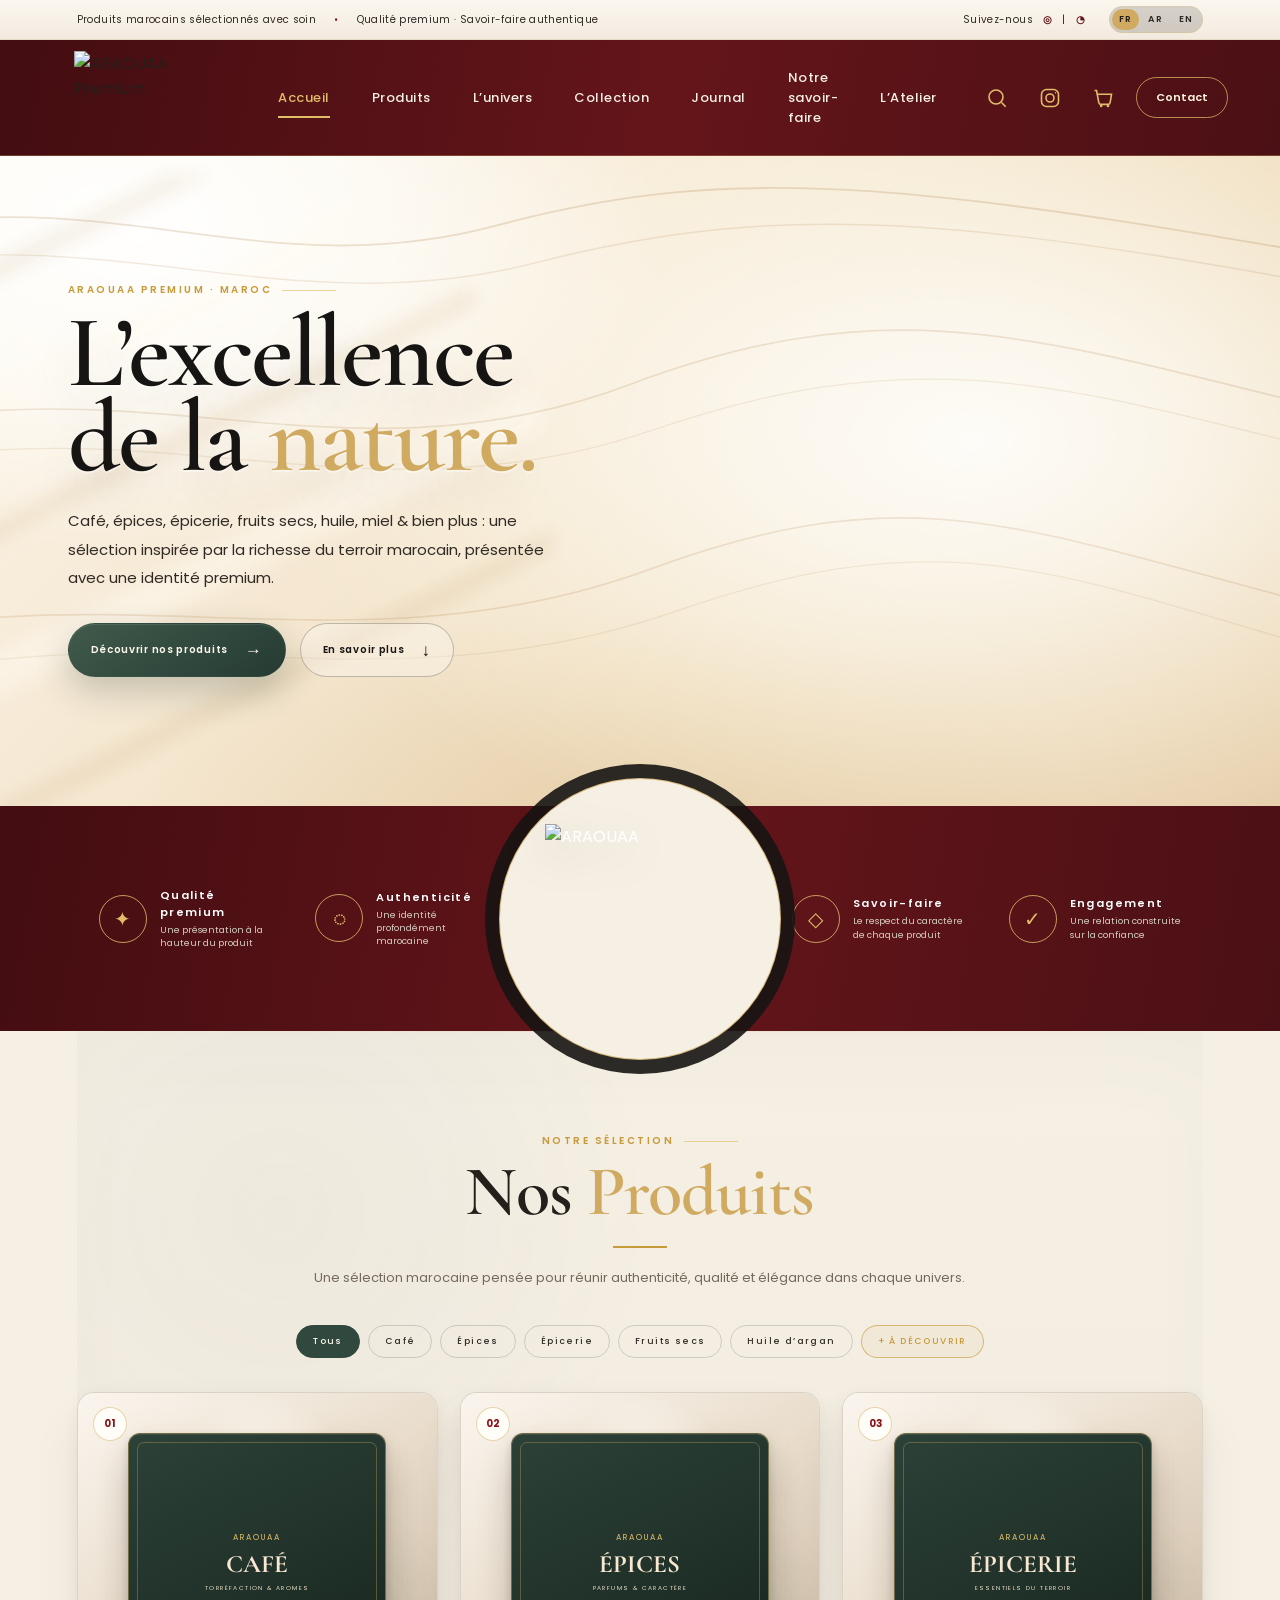
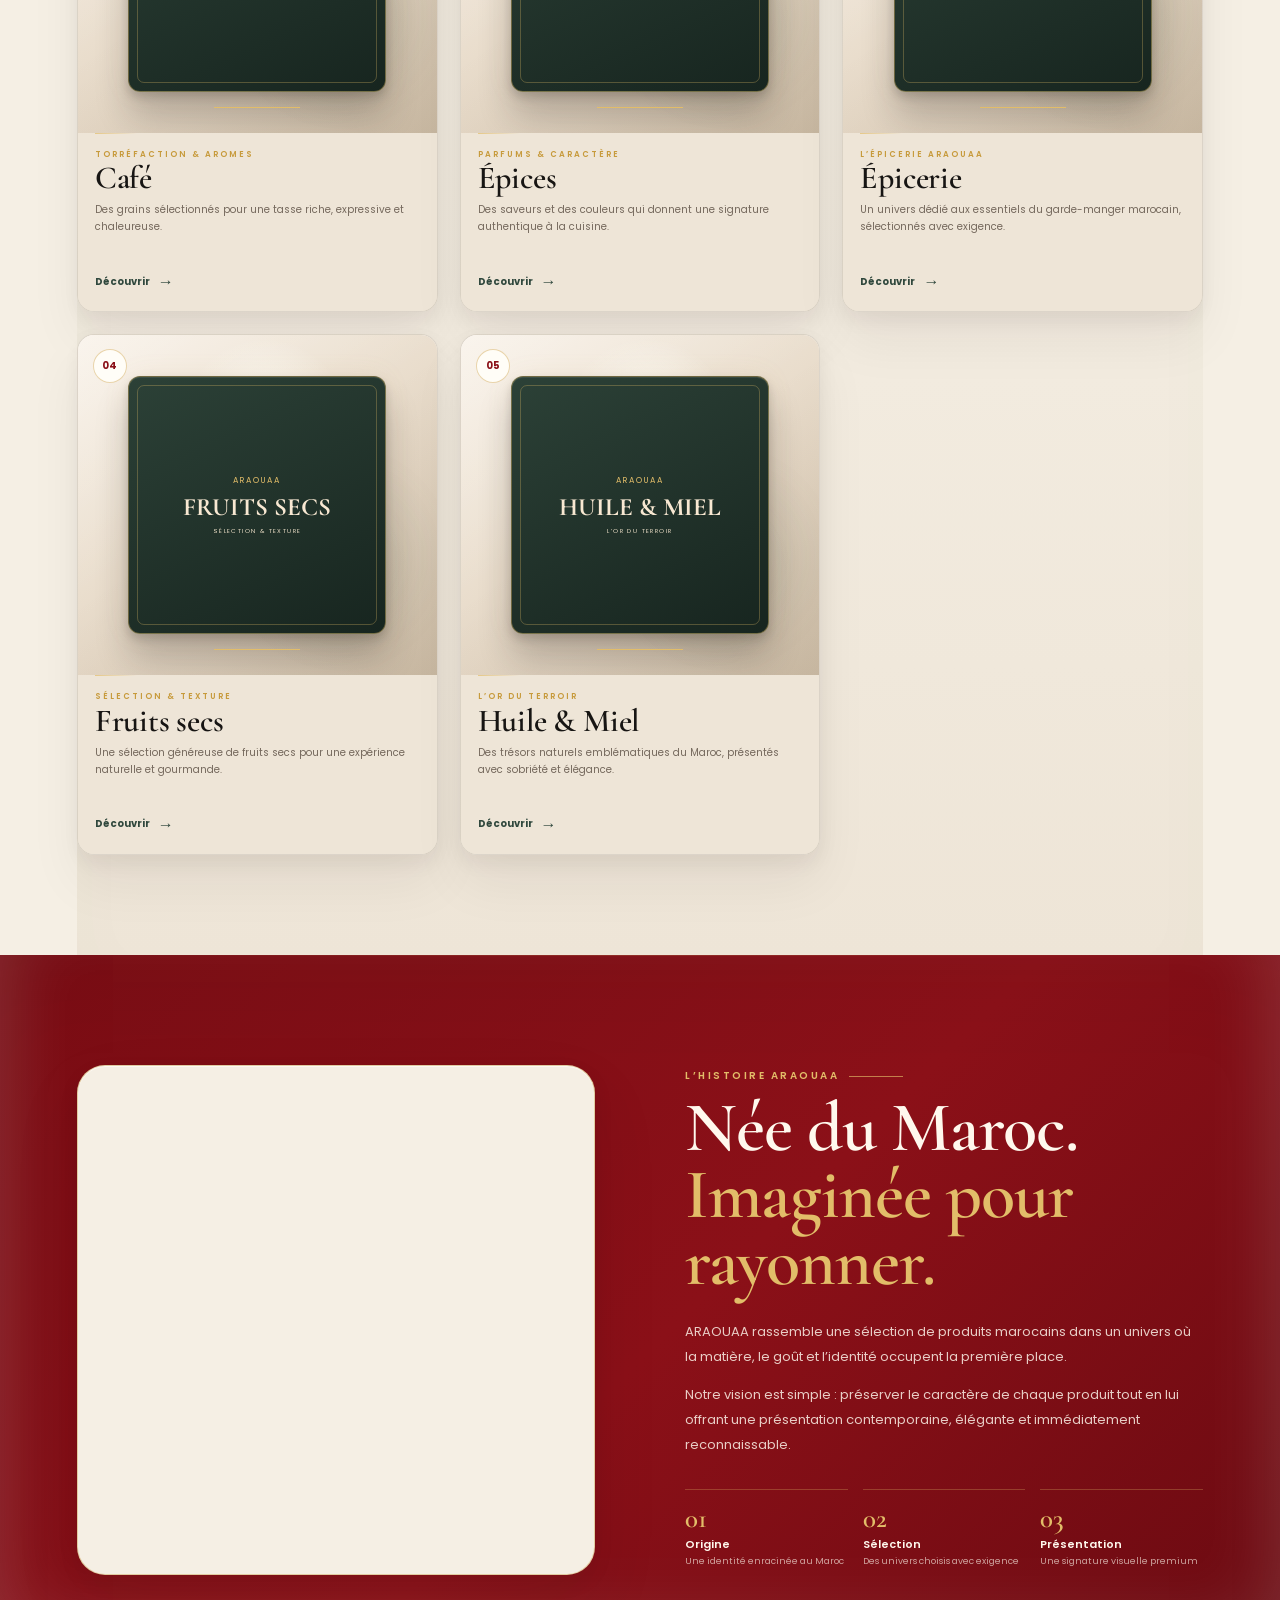
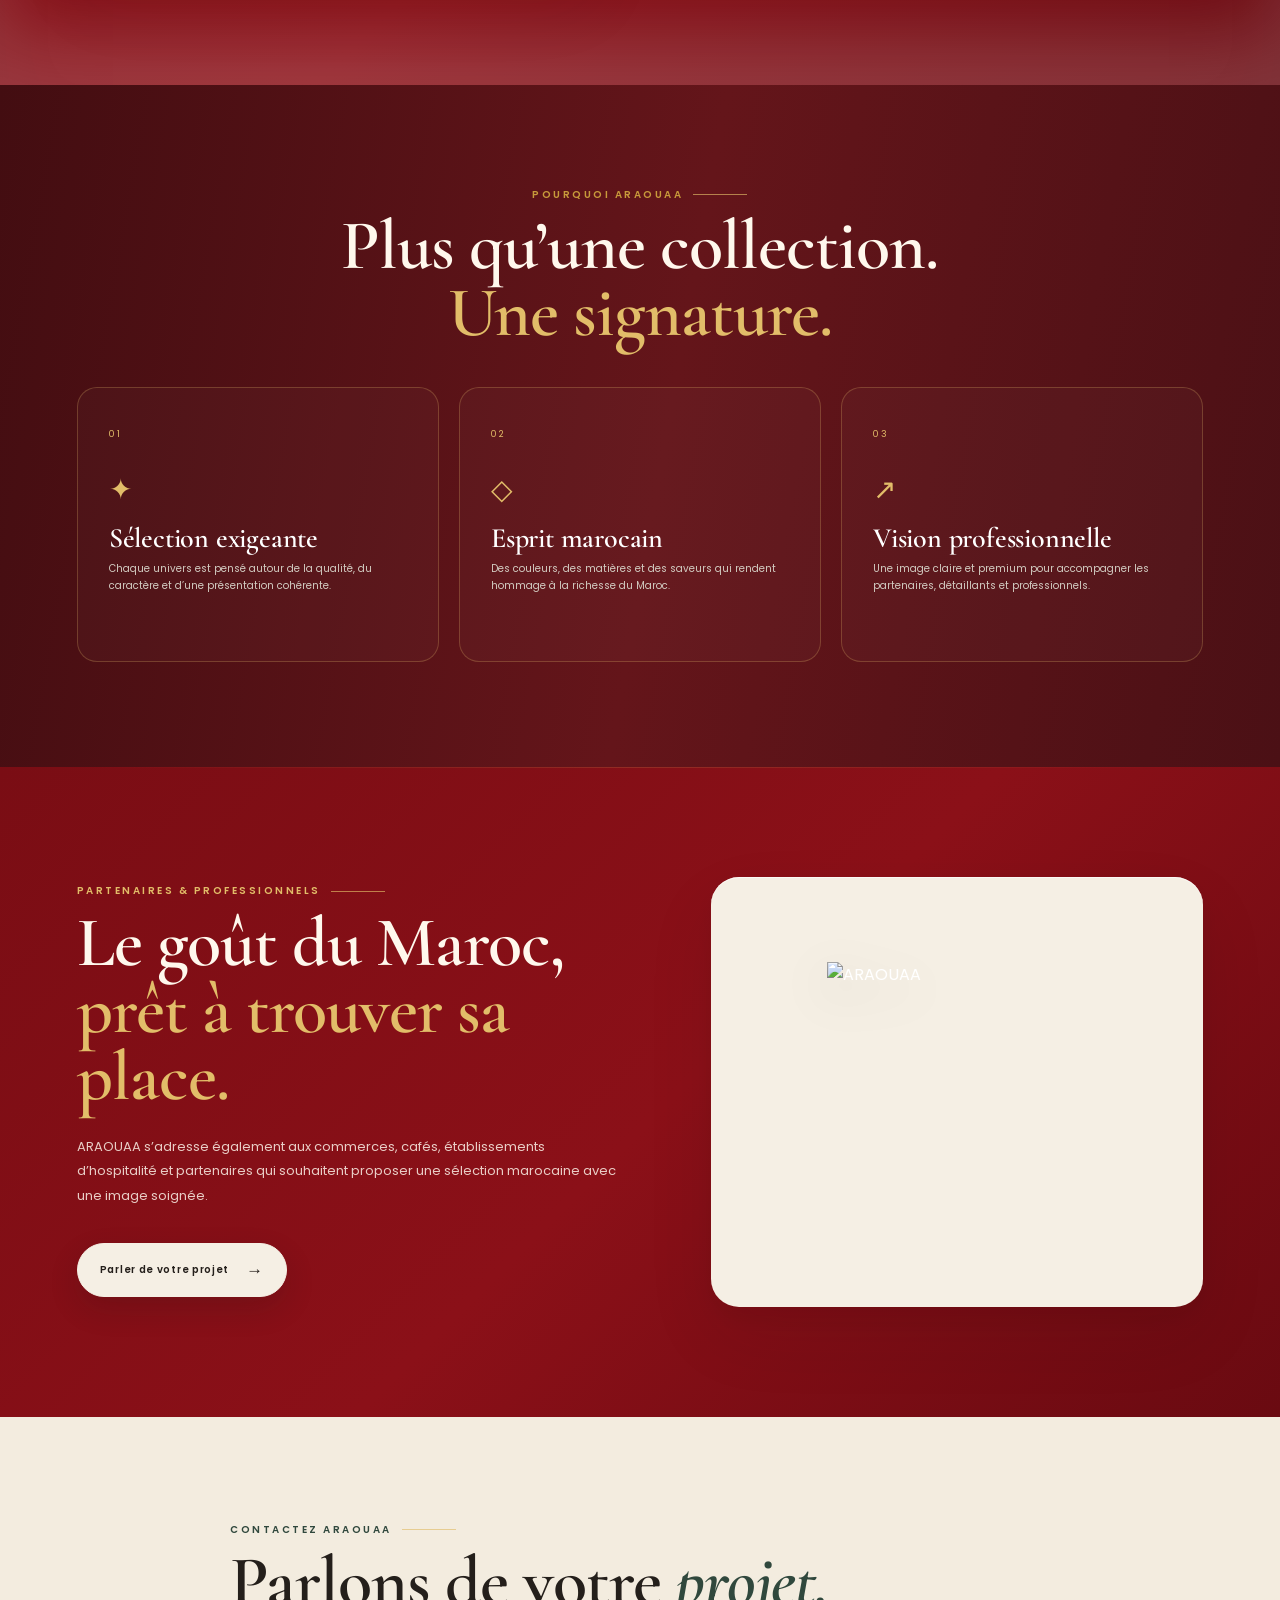
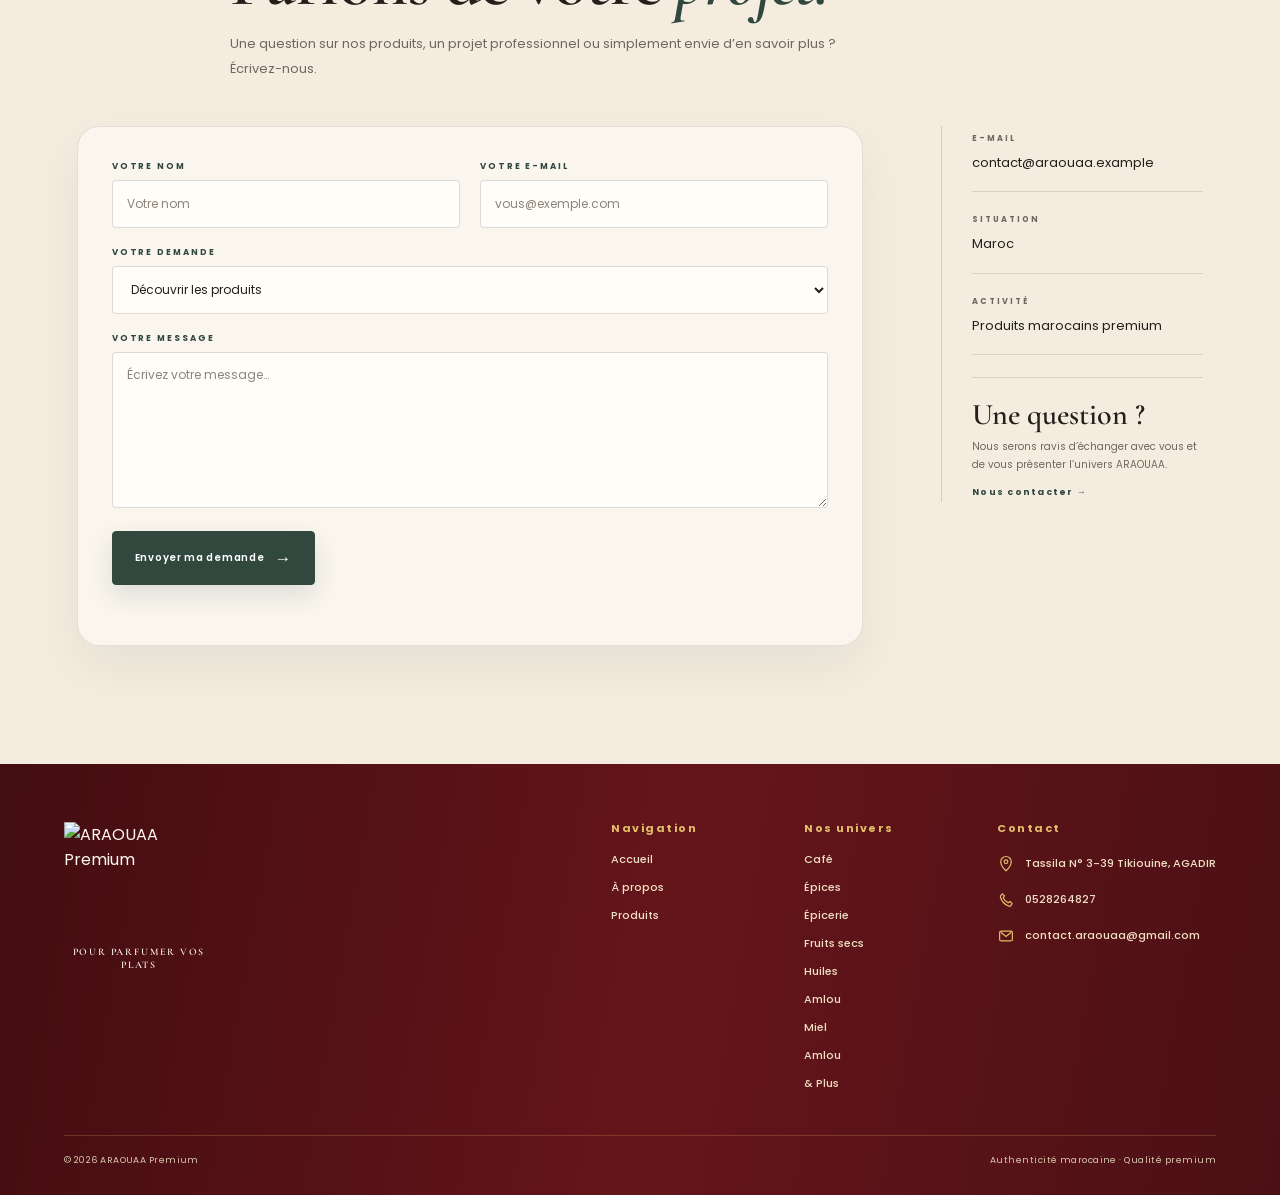
==== index.html @ 78aaeca7 "Load canonical visual styles before paint" ====
<!DOCTYPE html>
<html lang="fr">
<head>
<meta charset="UTF-8">
<meta name="viewport" content="width=device-width, initial-scale=1.0">
<meta name="theme-color" content="#b50911">
<meta name="description" content="ARAOUAA Premium — café, épices, épicerie, fruits secs, huile, miel et bien plus. L’authenticité marocaine dans une présentation premium.">
<title>ARAOUAA Premium | L’excellence de la nature</title>
<link rel="preconnect" href="https://fonts.googleapis.com">
<link rel="preconnect" href="https://fonts.gstatic.com" crossorigin>
<link href="https://fonts.googleapis.com/css2?family=Cormorant+Garamond:wght@500;600;700&family=Poppins:wght@300;400;500;600;700&display=swap" rel="stylesheet">
<link rel="stylesheet" href="style.css?v=20260918-silk">
<link id="araouaa-visual-enhancements" rel="stylesheet" href="araouaa-visual-enhancements.css?v=20261002-arrival1">
<link id="araouaa-light-engine" rel="stylesheet" href="araouaa-light-engine.css?v=20261002-arrival1">
<link id="araouaa-homepage-contact" rel="stylesheet" href="homepage-contact.css?v=20261002-arrival1">
<link id="araouaa-visual-lock" rel="stylesheet" href="araouaa-visual-lock.css?v=20261002-arrival1">
</head>
<body>
<div class="announcement">
  <div class="announcement-inner">
    <span><i class="dot"></i> Produits marocains sélectionnés avec soin</span>
    <span class="announcement-separator">•</span>
    <span>Qualité premium · Savoir-faire authentique</span>
    <div class="announcement-socials"><span>Suivez-nous</span><a href="https://www.instagram.com/" target="_blank" rel="noopener" aria-label="Instagram">◎</a><span class="social-divider">|</span><a href="#contact" aria-label="WhatsApp">◔</a></div>
  </div>
</div>
<header class="site-header" id="siteHeader">
  <a class="brand-logo" href="#accueil" aria-label="ARAOUAA Premium — Accueil"><img src="assets/logo-crystal-4k.png" alt="ARAOUAA Premium"></a>
  <button class="menu-toggle" type="button" aria-label="Ouvrir le menu" aria-expanded="false"><span></span><span></span><span></span></button>
  <nav class="main-nav" id="mainNav" aria-label="Navigation principale"><a class="active" href="#accueil">Accueil</a><a href="#apropos">À propos</a><a href="produits.html">Produits</a><a href="#qualite">Notre qualité</a><a href="#contact">Contact</a></nav>
  <div class="header-actions">
    <button class="icon-button search-toggle" type="button" aria-label="Rechercher" aria-expanded="false"><svg viewBox="0 0 24 24" aria-hidden="true"><circle cx="11" cy="11" r="7"></circle><path d="m16.5 16.5 4.2 4.2"></path></svg></button>
    <a class="icon-button instagram-link" href="https://www.instagram.com/" target="_blank" rel="noopener" aria-label="Instagram"><svg viewBox="0 0 24 24" aria-hidden="true"><rect x="3.5" y="3.5" width="17" height="17" rx="5"></rect><circle cx="12" cy="12" r="4"></circle><circle cx="17.5" cy="6.7" r=".8" class="fill"></circle></svg></a>
    <a class="icon-button cart-link" href="#produits" aria-label="Voir le panier"><svg viewBox="0 0 24 24" aria-hidden="true"><path d="M3.5 4.5h2l2.3 12.2a2 2 0 0 0 2 1.65h7.35a2 2 0 0 0 1.97-1.65L20.5 8.3H6.2"></path><circle cx="10.2" cy="20" r="1.35" class="fill"></circle><circle cx="17" cy="20" r="1.35" class="fill"></circle></svg></a>
    <a class="header-contact" href="#contact">Nous contacter</a>
  </div>
  <div class="search-panel" aria-hidden="true"><div class="search-inner"><svg viewBox="0 0 24 24" aria-hidden="true"><circle cx="11" cy="11" r="7"></circle><path d="m16.5 16.5 4.2 4.2"></path></svg><input id="siteSearch" type="search" placeholder="Rechercher café, épices, fruits secs…" autocomplete="off"><button class="search-close" type="button" aria-label="Fermer la recherche">×</button></div></div>
</header>
<main>
<section class="hero" id="accueil"><div class="hero-backdrop" aria-hidden="true"></div><div class="hero-inner"><div class="hero-copy reveal"><p class="eyebrow">ARAOUAA PREMIUM · MAROC</p><h1>L’excellence<br>de la <em>nature.</em></h1><p class="hero-lead">Café, épices, épicerie, fruits secs, huile, miel &amp; bien plus : une sélection inspirée par la richesse du terroir marocain, présentée avec une identité premium.</p><div class="hero-actions"><a class="button button-primary" href="produits.html">Découvrir nos produits <span>→</span></a><a class="button button-quiet" href="#apropos">En savoir plus <span>↓</span></a></div></div></div></section>
<section class="quality-strip" id="qualite"><div class="quality-item"><span class="quality-icon">✦</span><div><b>Qualité premium</b><small>Une présentation à la hauteur du produit</small></div></div><div class="quality-item"><span class="quality-icon">◌</span><div><b>Authenticité</b><small>Une identité profondément marocaine</small></div></div><div class="quality-mark"><img src="assets/logo-crystal-4k.png" alt="ARAOUAA"></div><div class="quality-item"><span class="quality-icon">◇</span><div><b>Savoir-faire</b><small>Le respect du caractère de chaque produit</small></div></div><div class="quality-item"><span class="quality-icon">✓</span><div><b>Engagement</b><small>Une relation construite sur la confiance</small></div></div></section>
<section class="products section" id="produits"><div class="section-heading reveal"><p class="eyebrow">NOTRE SÉLECTION</p><h2>Nos <em>Produits</em></h2><div class="section-rule" aria-hidden="true"></div><p>Une sélection marocaine pensée pour réunir authenticité, qualité et élégance dans chaque univers.</p></div><div class="product-filters" role="group" aria-label="Filtrer les produits"><button class="filter-chip active" type="button" data-filter="all">Tous</button><button class="filter-chip" type="button" data-filter="cafe">Café</button><button class="filter-chip" type="button" data-filter="epices">Épices</button><button class="filter-chip" type="button" data-filter="epicerie">Épicerie</button><button class="filter-chip" type="button" data-filter="fruits-secs">Fruits secs</button><button class="filter-chip" type="button" data-filter="argan">Huile d’argan</button></div><div class="product-grid">
<article class="product-card reveal" data-category="cafe" data-search="café cafe coffee"><div class="product-image epicerie-art"><span class="product-number">01</span><div class="pantry-art"><span>ARAOUAA</span><strong>CAFÉ</strong><small>TORRÉFACTION &amp; AROMES</small></div><div class="pantry-line"></div></div><div class="product-content"><p class="product-kicker">TORRÉFACTION &amp; AROMES</p><h3>Café</h3><p>Des grains sélectionnés pour une tasse riche, expressive et chaleureuse.</p><button class="product-link" data-product="cafe">Découvrir <span>→</span></button></div></article>
<article class="product-card reveal" data-category="epices" data-search="épices epices spices"><div class="product-image epicerie-art"><span class="product-number">02</span><div class="pantry-art"><span>ARAOUAA</span><strong>ÉPICES</strong><small>PARFUMS &amp; CARACTÈRE</small></div><div class="pantry-line"></div></div><div class="product-content"><p class="product-kicker">PARFUMS &amp; CARACTÈRE</p><h3>Épices</h3><p>Des saveurs et des couleurs qui donnent une signature authentique à la cuisine.</p><button class="product-link" data-product="epices">Découvrir <span>→</span></button></div></article>
<article class="product-card reveal" data-category="epicerie" data-search="épicerie epicerie grocery"><div class="product-image epicerie-art"><span class="product-number">03</span><div class="pantry-art"><span>ARAOUAA</span><strong>ÉPICERIE</strong><small>ESSENTIELS DU TERROIR</small></div><div class="pantry-line"></div></div><div class="product-content"><p class="product-kicker">L’ÉPICERIE ARAOUAA</p><h3>Épicerie</h3><p>Un univers dédié aux essentiels du garde-manger marocain, sélectionnés avec exigence.</p><button class="product-link" data-product="epicerie">Découvrir <span>→</span></button></div></article>
<article class="product-card reveal" data-category="fruits-secs" data-search="fruits secs noix nuts amandes cajou"><div class="product-image epicerie-art"><span class="product-number">04</span><div class="pantry-art"><span>ARAOUAA</span><strong>FRUITS SECS</strong><small>SÉLECTION &amp; TEXTURE</small></div><div class="pantry-line"></div></div><div class="product-content"><p class="product-kicker">SÉLECTION &amp; TEXTURE</p><h3>Fruits secs</h3><p>Une sélection généreuse de fruits secs pour une expérience naturelle et gourmande.</p><button class="product-link" data-product="fruits-secs">Découvrir <span>→</span></button></div></article>
<article class="product-card reveal" data-category="argan" data-search="huile argan miel honey oil"><div class="product-image epicerie-art"><span class="product-number">05</span><div class="pantry-art"><span>ARAOUAA</span><strong>HUILE &amp; MIEL</strong><small>L’OR DU TERROIR</small></div><div class="pantry-line"></div></div><div class="product-content"><p class="product-kicker">L’OR DU TERROIR</p><h3>Huile &amp; Miel</h3><p>Des trésors naturels emblématiques du Maroc, présentés avec sobriété et élégance.</p><button class="product-link" data-product="argan">Découvrir <span>→</span></button></div></article>
</div></section>
<section class="story section" id="apropos"><div class="story-visual reveal"><img class="story-logo" src="assets/logo-crystal-4k.png" alt="ARAOUAA Premium"></div><div class="story-copy reveal"><p class="eyebrow">L’HISTOIRE ARAOUAA</p><h2>Née du Maroc.<br><em>Imaginée pour rayonner.</em></h2><p>ARAOUAA rassemble une sélection de produits marocains dans un univers où la matière, le goût et l’identité occupent la première place.</p><p>Notre vision est simple : préserver le caractère de chaque produit tout en lui offrant une présentation contemporaine, élégante et immédiatement reconnaissable.</p><div class="story-points"><div><strong>01</strong><span>Origine</span><small>Une identité enracinée au Maroc</small></div><div><strong>02</strong><span>Sélection</span><small>Des univers choisis avec exigence</small></div><div><strong>03</strong><span>Présentation</span><small>Une signature visuelle premium</small></div></div></div></section>
<section class="values" id="valeurs"><div class="section"><div class="section-heading section-heading-light reveal"><p class="eyebrow">POURQUOI ARAOUAA</p><h2>Plus qu’une collection.<br><em>Une signature.</em></h2></div><div class="values-grid"><article class="value-card reveal"><span>01</span><div class="value-icon">✦</div><h3>Sélection exigeante</h3><p>Chaque univers est pensé autour de la qualité, du caractère et d’une présentation cohérente.</p></article><article class="value-card reveal"><span>02</span><div class="value-icon">◇</div><h3>Esprit marocain</h3><p>Des couleurs, des matières et des saveurs qui rendent hommage à la richesse du Maroc.</p></article><article class="value-card reveal"><span>03</span><div class="value-icon">↗</div><h3>Vision professionnelle</h3><p>Une image claire et premium pour accompagner les partenaires, détaillants et professionnels.</p></article></div></div></section>
<section class="partners section" id="partenaires"><div class="partner-copy reveal"><p class="eyebrow">PARTENAIRES &amp; PROFESSIONNELS</p><h2>Le goût du Maroc,<br><em>prêt à trouver sa place.</em></h2><p>ARAOUAA s’adresse également aux commerces, cafés, établissements d’hospitalité et partenaires qui souhaitent proposer une sélection marocaine avec une image soignée.</p><a class="button button-primary" href="#contact">Parler de votre projet <span>→</span></a></div><div class="partner-card reveal"><img src="assets/logo-crystal-4k.png" alt="ARAOUAA"></div></section>
<section class="contact section" id="contact"><div class="section-heading reveal"><p class="eyebrow">CONTACTEZ ARAOUAA</p><h2>Parlons de votre <em>projet.</em></h2><p>Une question sur nos produits, un projet professionnel ou simplement envie d’en savoir plus ? Écrivez-nous.</p></div><div class="contact-layout"><form class="contact-form reveal" id="contactForm"><div class="field-row"><label>Votre nom<input name="name" required placeholder="Votre nom"></label><label>Votre e-mail<input name="email" type="email" required placeholder="vous@exemple.com"></label></div><label>Votre demande<select name="interest"><option>Découvrir les produits</option><option>Demande professionnelle</option><option>Partenariat</option><option>Autre demande</option></select></label><label>Votre message<textarea name="message" rows="6" required placeholder="Écrivez votre message…"></textarea></label><button class="button button-primary" type="submit">Envoyer ma demande <span>→</span></button><p class="form-message" aria-live="polite"></p></form><aside class="contact-info reveal"><div class="info-block"><span>E-MAIL</span><a href="mailto:contact@araouaa.example">contact@araouaa.example</a></div><div class="info-block"><span>SITUATION</span><p>Maroc</p></div><div class="info-block"><span>ACTIVITÉ</span><p>Produits marocains premium</p></div><div class="contact-highlight"><strong>Une question ?</strong><p>Nous serons ravis d’échanger avec vous et de vous présenter l’univers ARAOUAA.</p><a href="#contact">Nous contacter →</a></div></aside></div></section>
</main>
<footer class="footer">
  <div class="footer-main">
    <div class="footer-brand">
      <a class="footer-logo" href="#accueil"><img src="assets/logo-crystal-4k.png" alt="ARAOUAA Premium"></a>
      <p>POUR PARFUMER VOS PLATS</p>
    </div>
    <div class="footer-nav">
      <div><strong>Navigation</strong><a href="#accueil">Accueil</a><a href="#apropos">À propos</a><a href="produits.html">Produits</a></div>
      <div><strong>Nos univers</strong><a href="produits.html#cafe">Café</a><a href="produits.html#epices">Épices</a><a href="produits.html#epicerie">Épicerie</a><a href="produits.html#fruits-secs">Fruits secs</a><a href="produits.html#noix-graines">Noix &amp; graines</a><a href="produits.html#cereales">Céréales · Riz · Pâtes</a><a href="produits.html#huiles">Huile &amp; Miel</a><a href="produits.html#amlou">Amlou</a><a href="produits.html#autres">&amp; Plus</a></div>
      <div class="footer-contact"><strong>Contact</strong><div aria-label="Localisation"><svg viewBox="0 0 24 24" aria-hidden="true"><path d="M12 21s7-6.1 7-12A7 7 0 0 0 5 9c0 5.9 7 12 7 12Z"></path><circle cx="12" cy="9" r="2.4"></circle></svg><span>Localisation</span></div><div aria-label="Téléphone"><svg viewBox="0 0 24 24" aria-hidden="true"><path d="M7.2 3.8 10 6.6l-1.7 2.6a14.5 14.5 0 0 0 6.5 6.5l2.6-1.7 2.8 2.8-1.8 2.7c-.5.8-1.5 1.2-2.4.9C9.6 17.9 6.1 14.4 4.6 8c-.2-.9.1-1.9.9-2.4l1.7-1.8Z"></path></svg><span>Téléphone</span></div><div aria-label="E-mail"><svg viewBox="0 0 24 24" aria-hidden="true"><rect x="3.5" y="5.5" width="17" height="13" rx="2"></rect><path d="m5 7 7 5.5L19 7"></path></svg><span>E-mail</span></div></div>
    </div>
  </div>
  <div class="footer-bottom"><span>© 2026 ARAOUAA Premium</span><span>Authenticité · Sélection · Qualité</span></div>
</footer>
<script src="script.js"></script>
</body>
</html>
---- style.css ----
@import url("style-base.css");
@import url("footer.css");
@import url("header.css");
@import url("home-hero-final.css?v=20260918silk3");

/* Current homepage visual refinements. */
.icon-button{color:#fff}
.icon-button .fill{fill:currentColor;stroke:none}
.story-visual{height:510px;background:var(--cream) url("assets/logo-crystal-4k.png") center/260px auto no-repeat;display:grid;place-items:center;border:1px solid rgba(199,154,59,.55);border-radius:28px;box-shadow:var(--shadow)}
.story-visual:after,.story-visual:before{content:none;display:none}
.story-visual img{display:none}
.story-copy > .eyebrow{font-family:Poppins,Arial,sans-serif;font-size:10px;line-height:1;letter-spacing:4px;font-weight:700;text-transform:uppercase;color:var(--gold)}
.story-copy h2{font-family:"Cormorant Garamond",Georgia,serif;font-size:62px;line-height:.94;font-style:normal;font-weight:600;letter-spacing:-1.5px;color:var(--ink);margin:14px 0 24px}
.story-copy h2 em{font-family:"Cormorant Garamond",Georgia,serif;font-style:normal;font-weight:600;color:var(--burgundy)}

/* Keep the discovery cue distinct from the category filters. */
.product-filters:after{display:none}
.filter-discover{display:inline-flex;align-items:center;justify-content:center;border:1px solid rgba(199,154,59,.62);background:rgba(199,154,59,.06);color:var(--gold);border-radius:30px;padding:9px 16px;font-size:9px;font-weight:700;letter-spacing:1.4px;white-space:nowrap;transition:.25s;text-decoration:none;cursor:pointer}
.filter-discover:hover,.filter-discover:focus-visible{background:rgba(199,154,59,.12);border-color:var(--gold);color:var(--gold-light)}
.products .section-heading{margin-bottom:34px}
.quality-mark:before{background:var(--cream)}
.quality-mark img{filter:drop-shadow(0 12px 22px rgba(23,21,19,.18))}
.partner-card:before,.partner-card:after{content:none!important;display:none!important}
.partner-card img{width:260px;height:260px;object-fit:contain;display:block;position:relative;z-index:2;filter:drop-shadow(0 14px 24px rgba(23,21,19,.16))}

/* Homepage product cards use the current product-page visual language. */
.product-card{position:relative;overflow:hidden;background:var(--paper);color:var(--ink);border:1px solid rgba(23,21,19,.09);border-radius:17px;box-shadow:0 10px 30px rgba(35,24,17,.07);transition:.35s}
.product-card:hover{transform:translateY(-7px);border-color:rgba(199,154,59,.45);box-shadow:0 20px 48px rgba(35,24,17,.13)}
.product-card .product-image{height:340px;background:radial-gradient(circle at 50% 35%,#fffaf0,#e1d1b8);position:relative;display:flex;align-items:center;justify-content:center;overflow:hidden}
.product-card .product-image:after{background:linear-gradient(145deg,rgba(255,255,255,.25),transparent 45%,rgba(20,15,12,.08))}
.product-card .pantry-art{width:72%;height:76%;border-radius:12px;background:linear-gradient(155deg,#24201c,#12110f);border:1px solid rgba(226,189,105,.42);box-shadow:0 17px 25px rgba(35,24,17,.2);padding:10px;display:flex;flex-direction:column;align-items:center;justify-content:center;position:relative;z-index:2;text-align:center}
.product-card .pantry-art:before{inset:8px;border:1px solid rgba(226,189,105,.3);border-radius:7px;transform:none}
.product-card .pantry-art span{font-size:8px;letter-spacing:2px;color:var(--gold-light)}
.product-card .pantry-art strong{font-family:"Cormorant Garamond",serif;font-size:25px;line-height:1;margin-top:8px;color:#f8e8d2;letter-spacing:0;text-shadow:none}
.product-card .pantry-art small{font-size:6px;letter-spacing:1.4px;color:#eee0c8;margin-top:7px}
.product-card .pantry-line{width:24%;bottom:25px;background:var(--gold-light)}
.product-card .product-content{background:var(--paper);color:var(--ink);padding:17px}

@media(max-width:900px){
.site-header{display:flex;align-items:center;padding-left:14px;padding-right:14px;gap:6px}
.site-header .header-actions{position:relative;top:auto;right:auto;transform:none;margin-left:auto;display:flex;align-items:center;gap:2px;flex:0 0 auto;order:2}
.site-header .header-actions .search-toggle,.site-header .header-actions .instagram-link{display:grid;place-items:center;width:34px;height:34px}
.site-header .header-actions .cart-link,.site-header .header-actions .header-contact{display:none}
.site-header .menu-toggle{display:flex;align-items:center;justify-content:center;flex-direction:column;order:3;flex:0 0 38px;width:38px;height:38px;margin:0;padding:0}
.site-header .menu-toggle span{display:block;width:21px;margin:3px 0}
.site-header .search-panel{top:78px;left:12px;right:12px;width:auto}
}
@media(max-width:720px){
.partner-card{height:360px}.partner-card img{width:210px;height:210px}.story-visual{height:360px;background-size:210px auto}
.product-card .product-image{min-height:360px}
}
@media(max-width:390px){
.site-header .brand-logo{width:104px}.site-header .header-actions .search-toggle,.site-header .header-actions .instagram-link{width:32px;height:32px}.site-header .menu-toggle{flex-basis:34px;width:34px}
}

/* ARAOUAA luxury visual direction — shared DNA with the newer world pages. */
:root{--ara-world-cream:#f5efe4;--ara-world-paper:#eee5d7;--ara-world-ink:#241f1b;--ara-world-muted:#746b61;--ara-world-cocoa:#171513;--ara-world-gold:#d0aa60;--ara-world-green:#30483d}
body:not(.world-page){background:var(--ara-world-cream);color:var(--ara-world-ink)}
body:not(.world-page) .hero{background:radial-gradient(circle at 15% 10%,#fffdf8 0,var(--ara-world-cream) 42%,#dfd2bf 100%)}
body:not(.world-page) .hero-backdrop{background:linear-gradient(90deg,rgba(245,239,228,.94),rgba(245,239,228,.16) 58%,transparent 100%)}
body:not(.world-page) .button-primary{background:var(--ara-world-green);box-shadow:0 12px 30px rgba(48,72,61,.22)}
body:not(.world-page) .button-primary:hover{background:#1e3028}
body:not(.world-page) .hero h1 em,body:not(.world-page) .section-heading h2 em,body:not(.world-page) .story-copy h2 em,body:not(.world-page) .partner-copy h2 em{color:var(--ara-world-gold)}
body:not(.world-page) .products{background:var(--ara-world-cream)}
body:not(.world-page) .story{background:linear-gradient(135deg,#7a0d14 0%,#8b1018 52%,#6a0a11 100%)!important;color:#fff8ed}
body:not(.world-page) .story-visual{background-color:var(--ara-world-cream);border-color:rgba(208,170,96,.5)}
body:not(.world-page) .story-copy h2,body:not(.world-page) .partner-copy h2,body:not(.world-page) .section-heading h2{color:var(--ara-world-ink)}
body:not(.world-page) .filter-chip:hover,body:not(.world-page) .filter-chip.active{background:var(--ara-world-green);border-color:var(--ara-world-green)}
body:not(.world-page) .product-card{background:var(--ara-world-paper);border-color:rgba(36,31,27,.1);box-shadow:0 12px 38px rgba(35,24,17,.09)}
body:not(.world-page) .product-card:hover{border-color:rgba(208,170,96,.55);box-shadow:0 24px 55px rgba(35,24,17,.14)}
body:not(.world-page) .product-card .product-content{background:var(--ara-world-paper)}
body:not(.world-page) .product-link{color:var(--ara-world-green)}
body:not(.world-page) .quality-strip{background:var(--ara-world-cocoa)}
body:not(.world-page) .quality-mark:before{background:var(--ara-world-cream);border-color:rgba(208,170,96,.8)}
body:not(.world-page) .partner-card{background:var(--ara-world-cream)}
body:not(.world-page) .values{background:var(--ara-world-green)}
body:not(.world-page) .values .section-heading-light h2{color:#fff}
body:not(.world-page) .values .section-heading-light h2 em{color:var(--ara-world-gold)}
body:not(.world-page) .footer{background:var(--ara-world-cocoa)}

/* Accueil story + partners: matched full-bleed burgundy bands. Keep both logo cards untouched. */
body:not(.world-page):not(.products-page) .story,
body:not(.world-page):not(.products-page) .partners{
  width:100%!important;
  max-width:none!important;
  margin:0!important;
  padding:110px 6%!important;
  background:linear-gradient(135deg,#7a0d14 0%,#8b1018 52%,#6a0a11 100%)!important;
  color:#fff8ed!important;
}
body:not(.world-page):not(.products-page) .story-copy h2,
body:not(.world-page):not(.products-page) .partner-copy h2{
  color:#fff8ed!important;
}
body:not(.world-page):not(.products-page) .story-copy h2 em,
body:not(.world-page):not(.products-page) .partner-copy h2 em{
  color:#e2bd69!important;
}
body:not(.world-page):not(.products-page) .story-copy>p:not(.eyebrow),
body:not(.world-page):not(.products-page) .partner-copy>p:not(.eyebrow){
  color:rgba(255,248,237,.82)!important;
}
body:not(.world-page):not(.products-page) .story-copy>.eyebrow,
body:not(.world-page):not(.products-page) .partner-copy>.eyebrow{
  color:#e2bd69!important;
}
body:not(.world-page):not(.products-page) .story-points div{border-top-color:rgba(226,189,105,.28)!important}
body:not(.world-page):not(.products-page) .story-points span{color:#fff8ed!important}
body:not(.world-page):not(.products-page) .story-points small{color:rgba(255,248,237,.64)!important}
body:not(.world-page):not(.products-page) .story-points strong{color:#e2bd69!important}
body:not(.world-page):not(.products-page) .story-visual,
body:not(.world-page):not(.products-page) .partner-card{
  background-color:var(--ara-world-cream)!important;
}

/* Refine the Le goût du Maroc CTA — lower, cream like the logo panel, black typography. */
body:not(.world-page):not(.products-page) .partner-copy .button-primary{
  margin-top:34px!important;
  background:var(--ara-world-cream)!important;
  color:var(--ara-world-ink)!important;
  border-color:var(--ara-world-cream)!important;
  box-shadow:0 12px 30px rgba(23,21,19,.16)!important;
}
body:not(.world-page):not(.products-page) .partner-copy .button-primary:hover,
body:not(.world-page):not(.products-page) .partner-copy .button-primary:focus-visible{
  background:#fffaf2!important;
  color:#171513!important;
  border-color:#fffaf2!important;
  box-shadow:0 15px 34px rgba(23,21,19,.22)!important;
}

@media(max-width:900px){
  body:not(.world-page):not(.products-page) .story,
  body:not(.world-page):not(.products-page) .partners{padding:84px 6%!important}
}
---- araouaa-visual-enhancements.css ----
/* ARAOUAA visual direction — restrained cinematic depth, editorial rhythm and tactile surfaces. */

:root{
  --ara-deep:#263b32;
  --ara-green:#30483d;
  --ara-sage:#526b59;
  --ara-olive:#687565;
  --ara-cream:#f5efe4;
  --ara-paper:#eee5d7;
  --ara-stone:#d9cfbf;
  --ara-cocoa:#171513;
  --ara-gold:#d0aa60;
  --ara-gold-light:#dfbd7a;
  --ara-shadow:rgba(35,24,17,.12);
}

html{scroll-behavior:smooth}


/* Fine material grain: deliberately almost invisible and kept behind page content. */
body::before{
  content:"";
  position:fixed;
  inset:0;
  z-index:0;
  pointer-events:none;
  opacity:.018;
  background-image:
    repeating-linear-gradient(0deg,rgba(23,21,19,.32) 0 1px,transparent 1px 4px),
    repeating-linear-gradient(90deg,rgba(255,255,255,.32) 0 1px,transparent 1px 5px);
  mix-blend-mode:multiply;
}

/* Scroll progress becomes a discreet brand line rather than a widget. */
.ara-scroll-progress{
  position:fixed;
  top:0;
  left:0;
  width:100%;
  height:2px;
  z-index:100000;
  pointer-events:none;
  background:linear-gradient(90deg,var(--ara-gold),var(--ara-gold-light));
  transform-origin:left center;
  transform:scaleX(var(--ara-scroll-p,0));
  box-shadow:0 0 12px rgba(208,170,96,.22);
}

/* Shared cinematic emphasis. */
body:not(.world-page) .hero{position:relative;overflow:hidden}
body:not(.world-page) .hero::after{content:"";position:absolute;inset:-10%;z-index:0;pointer-events:none;background:radial-gradient(circle at 72% 38%,rgba(208,170,96,.15),transparent 26%),radial-gradient(circle at 18% 72%,rgba(82,107,89,.08),transparent 30%);animation:ara-hero-breathe 11s ease-in-out infinite alternate}
body:not(.world-page) .hero-inner{position:relative;z-index:1}
body:not(.world-page) .hero-backdrop{animation:ara-hero-drift 18s ease-in-out infinite alternate}
body:not(.world-page) .hero h1{letter-spacing:-2.2px;text-shadow:0 18px 36px rgba(36,31,27,.08)}
body:not(.world-page) .hero .eyebrow,body:not(.world-page) .section-heading .eyebrow,body:not(.world-page) .story-copy>.eyebrow,body:not(.world-page) .partner-copy>.eyebrow{position:relative}
body:not(.world-page) .hero .eyebrow::after,body:not(.world-page) .section-heading .eyebrow::after,body:not(.world-page) .story-copy>.eyebrow::after,body:not(.world-page) .partner-copy>.eyebrow::after{content:"";display:inline-block;width:0;height:1px;margin-left:10px;vertical-align:middle;background:var(--ara-gold);opacity:.65;animation:ara-eyebrow-rule 1.2s .35s ease-out forwards}

/* Homepage cards: more like photographed objects, less like UI tiles. */
body:not(.world-page) .product-card{transition:transform .5s cubic-bezier(.2,.75,.2,1),border-color .45s ease,box-shadow .5s cubic-bezier(.2,.75,.2,1)}
body:not(.world-page) .product-card::before{content:"";position:absolute;inset:0;z-index:3;pointer-events:none;background:linear-gradient(115deg,transparent 30%,rgba(255,255,255,.22) 46%,transparent 58%);transform:translateX(-120%);transition:transform .9s cubic-bezier(.2,.75,.2,1)}
body:not(.world-page) .product-card:hover::before{transform:translateX(120%)}
body:not(.world-page) .product-card .product-image::before{content:"";position:absolute;inset:-15%;background:radial-gradient(circle at 50% 45%,rgba(255,255,255,.34),transparent 24%),radial-gradient(circle at 68% 62%,rgba(82,107,89,.11),transparent 26%);filter:blur(10px);animation:ara-card-light 9s ease-in-out infinite alternate}
body:not(.world-page) .product-card .pantry-art{transition:transform .55s cubic-bezier(.2,.75,.2,1),box-shadow .55s ease,filter .55s ease}
body:not(.world-page) .product-card:hover .pantry-art{transform:translateY(-5px) scale(1.012);box-shadow:0 24px 34px rgba(35,24,17,.22),0 0 30px rgba(208,170,96,.08);filter:saturate(1.04)}
body:not(.world-page) .product-card .product-content{position:relative}
body:not(.world-page) .product-card .product-content::before{content:"";position:absolute;top:0;left:17px;width:42px;height:1px;background:linear-gradient(90deg,var(--ara-gold),transparent);opacity:.72}
body:not(.world-page) .product-link span{display:inline-block;transition:transform .3s ease}
body:not(.world-page) .product-link:hover span{transform:translateX(5px)}

/* Editorial breathing space between sections. */
body:not(.world-page) .products,body:not(.world-page) .story,body:not(.world-page) .partners,body:not(.world-page) .contact{position:relative}
body:not(.world-page) .products::before,body:not(.world-page) .story::before,body:not(.world-page) .partners::before,body:not(.world-page) .contact::before{content:"";position:absolute;left:7%;right:7%;top:0;height:1px;background:linear-gradient(90deg,transparent,rgba(208,170,96,.34),transparent);opacity:.55}
body:not(.world-page) .story-visual,body:not(.world-page) .partner-card{transition:transform .7s cubic-bezier(.2,.75,.2,1),box-shadow .7s ease}
body:not(.world-page) .story-visual:hover,body:not(.world-page) .partner-card:hover{transform:translateY(-6px);box-shadow:0 28px 60px rgba(35,24,17,.13)}

/* Premium depth for the quality/value bands. */
body:not(.world-page) .quality-strip{background:radial-gradient(circle at 50% 50%,rgba(82,107,89,.26),transparent 36%),linear-gradient(135deg,var(--ara-cocoa),var(--ara-deep))}
body:not(.world-page) .values{background:radial-gradient(circle at 82% 24%,rgba(208,170,96,.12),transparent 28%),linear-gradient(135deg,var(--ara-deep),var(--ara-green))}
body:not(.world-page) .values .value-card{transition:transform .45s cubic-bezier(.2,.75,.2,1),border-color .35s ease,background .35s ease}
body:not(.world-page) .values .value-card:hover{transform:translateY(-8px);background:rgba(255,255,255,.035);border-color:rgba(223,189,122,.35)}

/* ---------------- WORLD PAGES ---------------- */
.world-page{background:radial-gradient(circle at 85% 10%,rgba(208,170,96,.06),transparent 22%),var(--world-cream)}
.world-page .world-section,.world-page .world-feature,.world-page .world-quote{position:relative}
.world-page .world-section::before,.world-page .world-feature::before,.world-page .world-quote::before{content:"";position:absolute;left:7%;right:7%;top:0;height:1px;background:linear-gradient(90deg,transparent,rgba(208,170,96,.28),transparent);opacity:.52;pointer-events:none}
.world-page .world-card,.world-page .world-product,.world-page .journal-card,.world-page .collection-feature,.world-page .collection-small{transition:transform .55s cubic-bezier(.2,.75,.2,1),box-shadow .55s ease,filter .55s ease}
.world-page .world-card::after,.world-page .journal-card::after,.world-page .collection-feature::after,.world-page .collection-small::after{content:"";position:absolute;inset:0;pointer-events:none;background:linear-gradient(115deg,transparent 30%,rgba(255,255,255,.12) 48%,transparent 62%);transform:translateX(-120%);transition:transform .9s cubic-bezier(.2,.75,.2,1)}
.world-page .world-card:hover,.world-page .world-product:hover,.world-page .journal-card:hover,.world-page .collection-feature:hover,.world-page .collection-small:hover{transform:translateY(-7px);box-shadow:0 24px 50px rgba(23,21,19,.16);filter:saturate(1.03)}
.world-page .world-card:hover::after,.world-page .journal-card:hover::after,.world-page .collection-feature:hover::after,.world-page .collection-small:hover::after{transform:translateX(120%)}
.world-page .world-card h3,.world-page .journal-card h3,.world-page .collection-feature h3,.world-page .collection-small h3{transition:transform .45s ease}
.world-page .world-card:hover h3,.world-page .journal-card:hover h3,.world-page .collection-feature:hover h3,.world-page .collection-small:hover h3{transform:translateX(4px)}
.world-page .world-feature-media{animation:ara-feature-pan 18s ease-in-out infinite alternate;transform-origin:center center}
.world-page .world-quote{background:linear-gradient(135deg,#ded3c3,#e7ddcd 52%,#d7c8b2)}
.world-page .world-quote p{text-shadow:0 10px 25px rgba(36,31,27,.06)}


/* Stronger editorial rhythm for the Savoir-faire story. */
.world-page--savoir-faire .sf-process{background:radial-gradient(circle at 78% 15%,rgba(208,170,96,.11),transparent 24%),linear-gradient(135deg,var(--ara-deep),var(--ara-green))}
.world-page--savoir-faire .sf-process-grid article{transition:transform .45s ease,background .45s ease,border-color .45s ease}
.world-page--savoir-faire .sf-process-grid article:hover{transform:translateY(-6px);background:rgba(255,255,255,.025)}
.world-page--savoir-faire .sf-origin-visual{background:radial-gradient(circle at 50% 48%,rgba(208,170,96,.13),transparent 32%),linear-gradient(145deg,var(--ara-cream),#ded2c0)}






/* Atelier: richer material and light without adding clutter. */
.world-page--atelier .atelier-process-panel{background:radial-gradient(circle at 72% 26%,rgba(208,170,96,.11),transparent 24%),linear-gradient(135deg,var(--ara-deep),var(--ara-green))}
.world-page--atelier .atelier-logistics{background:linear-gradient(135deg,#ded3c3,#e9e0d3)}
.world-page--atelier .atelier-manifesto{position:relative;z-index:0;isolation:isolate;background:radial-gradient(circle at 50% 0,rgba(208,170,96,.12),transparent 30%),linear-gradient(135deg,var(--ara-deep),var(--ara-green));color:#f7f0e4}
.world-page--atelier .atelier-manifesto::before{content:"";position:absolute;inset:0;z-index:-1;background:linear-gradient(135deg,rgba(255,255,255,.02),transparent 45%,rgba(0,0,0,.06));pointer-events:none}
.world-page--atelier .atelier-manifesto>*{position:relative;z-index:1}
.world-page--atelier .atelier-manifesto h2{color:#f7f0e4!important;text-shadow:0 18px 40px rgba(0,0,0,.22)!important;opacity:1!important;transform:none!important;filter:none!important}
.world-page--atelier .atelier-manifesto h2 em{color:var(--ara-gold-light)!important}
.world-page--atelier .atelier-manifesto .world-kicker{color:var(--ara-gold-light)!important}

/* View-linked motion: progressively reveal visual layers as they enter the viewport. */
@supports (animation-timeline:view()){
  body:not(.world-page) .section-heading,body:not(.world-page) .story-copy,body:not(.world-page) .partner-copy,body:not(.world-page) .contact-form,body:not(.world-page) .contact-info{animation:ara-rise-in linear both;animation-timeline:view();animation-range:entry 0% cover 26%}
  body:not(.world-page) .product-card{animation:ara-card-rise linear both;animation-timeline:view();animation-range:entry 0% cover 22%}
  .world-page .world-title,.world-page .world-intro,.world-page .world-grid,.world-page .world-feature-copy,.world-page .world-list,.world-page .world-quote,.world-page .sf-process-grid,.world-page .sf-origin-copy,.world-page .sf-closing{animation:ara-rise-in linear both;animation-timeline:view();animation-range:entry 0% cover 24%}
  .world-page .world-stage-art img{animation-name:world-cinema-product,ara-stage-scroll;animation-duration:8s,1ms;animation-timing-function:ease-in-out,linear;animation-iteration-count:infinite,1;animation-fill-mode:both;animation-timeline:auto,view();animation-range:normal,entry 0% cover 55%}
  /* Dark closing panels should never inherit the low-opacity state of editorial reveals. */
  .world-page .sf-closing h2,.world-page .atelier-manifesto .world-title{opacity:1;transform:none;filter:none}
}

@keyframes ara-hero-breathe{from{transform:scale(.98);opacity:.72}to{transform:scale(1.03);opacity:1}}
@keyframes ara-hero-drift{from{transform:scale(1.02) translate3d(0,0,0)}to{transform:scale(1.07) translate3d(-.7%,.4%,0)}}
@keyframes ara-eyebrow-rule{to{width:54px}}
@keyframes ara-card-light{from{transform:translate3d(-1%,0,0) scale(.98);opacity:.68}to{transform:translate3d(1.5%,-1%,0) scale(1.04);opacity:1}}
@keyframes ara-feature-pan{from{background-position:49% 52%;transform:scale(1)}to{background-position:53% 47%;transform:scale(1.035)}}
@keyframes ara-rise-in{from{opacity:.1;transform:translate3d(0,34px,0)}to{opacity:1;transform:none}}
@keyframes ara-card-rise{from{opacity:.18;transform:translate3d(0,28px,0) scale(.985)}to{opacity:1;transform:none}}
@keyframes ara-stage-scroll{from{translate:0 22px}to{translate:0 -18px}}

@media(max-width:900px){html::before{background-size:115px auto}body::before{opacity:.016}.world-page .world-feature-media{animation-duration:22s}}

@media(prefers-reduced-motion:reduce){
  html{scroll-behavior:auto}
  html::before{display:none}
  .ara-scroll-progress{transform:none!important;opacity:.45}
  body::before{display:none}
  body:not(.world-page) .hero::after,body:not(.world-page) .hero-backdrop,body:not(.world-page) .product-card .product-image::before,.world-page .world-feature-media,body:not(.world-page) .hero .eyebrow::after,body:not(.world-page) .section-heading .eyebrow::after,body:not(.world-page) .story-copy>.eyebrow::after,body:not(.world-page) .partner-copy>.eyebrow::after{animation:none!important}
  body:not(.world-page) .product-card:hover,body:not(.world-page) .story-visual:hover,body:not(.world-page) .partner-card:hover,.world-page .world-card:hover,.world-page .world-product:hover,.world-page .journal-card:hover,.world-page .collection-feature:hover,.world-page .collection-small:hover,.world-page--savoir-faire .sf-process-grid article:hover{transform:none}
}
---- araouaa-light-engine.css ----
/* ARAOUAA Light Engine — tonal color, physical depth, material atmosphere and editorial light. */

:root{
  --ara-night-0:#121b16;
  --ara-night-1:#1a2921;
  --ara-forest-0:#263b32;
  --ara-forest-1:#30483d;
  --ara-forest-2:#405a4b;
  --ara-sage-1:#526b59;
  --ara-sage-2:#71806e;
  --ara-paper-0:#e7ddce;
  --ara-paper-1:#eee5d7;
  --ara-paper-2:#f5efe4;
  --ara-paper-3:#fbf7ef;
  --ara-clay-1:#8f6045;
  --ara-clay-2:#a87455;
  --ara-gold-0:#a98a50;
  --ara-gold-1:#d0aa60;
  --ara-gold-2:#dfbd7a;
  --ara-ink-1:#241f1b;
  --ara-shadow-contact:rgba(23,21,19,.28);
  --ara-shadow-ambient:rgba(23,21,19,.14);
}

/* The page now behaves as a family of lighting states, not a single-color skin. */
html{
  --ara-light-x:72%;
  --ara-light-y:18%;
  --ara-scene-lift:0;
}

body{
  background:
    radial-gradient(circle at var(--ara-light-x) var(--ara-light-y),rgba(223,189,122,.045),transparent 18%),
    linear-gradient(180deg,var(--ara-paper-2),var(--ara-paper-1));
}

/* A soft ambient light field sits below content and never washes typography. */
body::after{
  content:"";
  position:fixed;
  inset:0;
  z-index:0;
  pointer-events:none;
  background:
    radial-gradient(circle at var(--ara-light-x) var(--ara-light-y),rgba(255,250,239,.18),transparent 22%),
    radial-gradient(circle at 12% 74%,rgba(82,107,89,.045),transparent 24%);
}

body > *{position:relative;z-index:1}

/* ---------------- HEADER / CHROME ---------------- */
.announcement{
  background:linear-gradient(180deg,#fbf7ef 0%,#f3eadf 100%);
  border-bottom-color:rgba(169,138,80,.26);
}
.announcement .dot{box-shadow:0 0 0 4px rgba(208,170,96,.08),0 0 14px rgba(208,170,96,.18)}
header.products-header{
  background:
    radial-gradient(circle at 72% 0,rgba(208,170,96,.08),transparent 24%),
    linear-gradient(100deg,var(--ara-night-0),var(--ara-forest-0) 50%,#1c2a23 100%);
  box-shadow:0 12px 32px rgba(17,20,18,.18);
}
header.products-header::after{
  content:"";
  position:absolute;
  left:0;right:0;bottom:-1px;height:1px;
  background:linear-gradient(90deg,transparent,rgba(223,189,122,.48),transparent);
  pointer-events:none;
}
header.products-header .products-main-nav a::after{background:linear-gradient(90deg,var(--ara-gold-1),var(--ara-gold-2))}
header.products-header .products-header-contact{
  box-shadow:inset 0 1px 0 rgba(255,255,255,.08),0 8px 24px rgba(0,0,0,.12);
}

/* ---------------- HOMEPAGE ATMOSPHERE ---------------- */
body:not(.world-page) .hero-backdrop{
  filter:saturate(.96) contrast(1.035) brightness(.985);
}
body:not(.world-page) .hero h1{
  text-shadow:0 2px 0 rgba(255,255,255,.45),0 24px 50px rgba(36,31,27,.11);
}
body:not(.world-page) .hero h1 em{color:var(--ara-gold-1)}
body:not(.world-page) .button-primary{
  background:linear-gradient(145deg,var(--ara-forest-2),var(--ara-forest-1) 58%,var(--ara-forest-0));
  box-shadow:0 14px 34px rgba(38,59,50,.24),inset 0 1px 0 rgba(255,255,255,.10);
}
body:not(.world-page) .button-primary:hover{background:linear-gradient(145deg,#4c6957,var(--ara-forest-1) 58%,var(--ara-night-1))}

body:not(.world-page) .products{
  background:
    radial-gradient(circle at 18% 12%,rgba(82,107,89,.045),transparent 23%),
    linear-gradient(180deg,var(--ara-paper-2),#f2ebdf 62%,var(--ara-paper-1));
}
body:not(.world-page) .story{
  background:
    radial-gradient(circle at 82% 24%,rgba(208,170,96,.07),transparent 28%),
    linear-gradient(135deg,var(--ara-paper-1),var(--ara-paper-2) 54%,#e4d8c8);
}
body:not(.world-page) .values{
  background:
    radial-gradient(circle at 79% 16%,rgba(223,189,122,.12),transparent 24%),
    radial-gradient(circle at 12% 84%,rgba(82,107,89,.18),transparent 25%),
    linear-gradient(125deg,var(--ara-night-1),var(--ara-forest-0) 46%,var(--ara-forest-1));
}
body:not(.world-page) .quality-strip{
  background:
    radial-gradient(circle at 50% 42%,rgba(82,107,89,.25),transparent 38%),
    linear-gradient(115deg,var(--ara-night-0),var(--ara-deep,#263b32) 54%,#1a2921);
}

/* Homepage cards get three distinct light/shadow layers. */
body:not(.world-page) .product-card{
  background:linear-gradient(145deg,#f2eadf,var(--ara-paper-1));
  box-shadow:0 8px 20px rgba(35,24,17,.06),0 28px 54px rgba(35,24,17,.06),inset 0 1px 0 rgba(255,255,255,.62);
}
body:not(.world-page) .product-card .product-image{
  background:
    radial-gradient(circle at 52% 26%,rgba(255,253,247,.95),transparent 27%),
    radial-gradient(circle at 68% 72%,rgba(82,107,89,.08),transparent 26%),
    linear-gradient(145deg,#f8f1e7,#e4d6c3 62%,#d5c4ac);
}
body:not(.world-page) .product-card .pantry-art{
  background:linear-gradient(155deg,#2c4137,#17251f);
  box-shadow:
    0 5px 8px rgba(23,21,19,.16),
    0 25px 34px rgba(23,21,19,.20),
    0 0 28px rgba(208,170,96,.08),
    inset 0 1px 0 rgba(255,255,255,.08);
}
body:not(.world-page) .product-card:hover{
  transform:translateY(-9px);
  box-shadow:0 10px 20px rgba(35,24,17,.07),0 34px 66px rgba(35,24,17,.14),inset 0 1px 0 rgba(255,255,255,.72);
}
body:not(.world-page) .story-visual,
body:not(.world-page) .partner-card{
  box-shadow:0 8px 22px rgba(35,24,17,.06),0 30px 70px rgba(35,24,17,.08),inset 0 1px 0 rgba(255,255,255,.65);
}

/* ---------------- PRODUCT CATALOGUE ---------------- */
.products-page{
  background:
    radial-gradient(circle at 78% 0,rgba(208,170,96,.055),transparent 22%),
    linear-gradient(180deg,var(--ara-paper-2),var(--ara-paper-1));
}
.products-page .products-hero{
  background:
    radial-gradient(circle at 75% 35%,rgba(223,189,122,.14),transparent 25%),
    radial-gradient(circle at 14% 78%,rgba(82,107,89,.08),transparent 27%),
    linear-gradient(122deg,var(--ara-paper-3),var(--ara-paper-2) 48%,#dacdb9);
}
.products-page .origin-section{
  background:linear-gradient(180deg,var(--ara-paper-2),#efe6da);
}
.products-page .category-spices,
.products-page .category-pantry{
  background:
    radial-gradient(circle at 12% 10%,rgba(82,107,89,.04),transparent 24%),
    linear-gradient(180deg,var(--ara-paper-2),var(--ara-paper-1));
}
.products-page .category-heading{
  background:
    radial-gradient(circle at 82% 0,rgba(208,170,96,.10),transparent 25%),
    linear-gradient(110deg,var(--ara-night-0),var(--ara-forest-0) 52%,var(--ara-night-1));
  box-shadow:0 0 0 100vmax var(--ara-night-0),0 14px 30px rgba(20,20,17,.18);
}
.products-page .category-heading .category-number{
  background:linear-gradient(145deg,var(--ara-gold-2),var(--ara-gold-1) 46%,var(--ara-gold-0));
  box-shadow:inset 0 1px 0 rgba(255,255,255,.48),0 7px 18px rgba(20,17,12,.22);
}
.products-page .product-items .product-item{
  background:linear-gradient(145deg,#f3eadf,var(--ara-paper-1));
  box-shadow:0 10px 24px rgba(35,24,17,.065),0 26px 56px rgba(35,24,17,.07),inset 0 1px 0 rgba(255,255,255,.62);
}
.products-page .product-item-image{
  background:
    radial-gradient(circle at 50% 26%,rgba(255,253,247,.95),transparent 28%),
    radial-gradient(circle at 68% 72%,rgba(82,107,89,.07),transparent 25%),
    linear-gradient(145deg,#f8f1e7,#dfd0bb);
}
.products-page .product-item:hover{
  transform:translateY(-8px);
  box-shadow:0 12px 26px rgba(35,24,17,.08),0 34px 68px rgba(35,24,17,.13),inset 0 1px 0 rgba(255,255,255,.72);
}
.products-page .product-story{
  background:
    radial-gradient(circle at 78% 24%,rgba(223,189,122,.09),transparent 25%),
    linear-gradient(125deg,var(--ara-night-1),var(--ara-forest-0) 55%,var(--ara-forest-1));
}
.products-page .product-story-visual{
  box-shadow:0 18px 38px rgba(0,0,0,.13),inset 0 1px 0 rgba(255,255,255,.55);
}

/* ---------------- WORLD HEROES ---------------- */
.world-page .world-hero{
  background:
    radial-gradient(circle at 78% 28%,rgba(223,189,122,.09),transparent 28%),
    radial-gradient(circle at 22% 82%,rgba(82,107,89,.11),transparent 26%),
    linear-gradient(125deg,var(--ara-night-0),var(--ara-forest-0) 48%,var(--ara-forest-1));
}
.world-page .world-hero-media{
  opacity:.56;
  filter:saturate(.86) contrast(1.08) brightness(.82);
}
.world-page .world-hero-media::after{
  background:
    linear-gradient(90deg,rgba(12,18,15,.94),rgba(22,34,28,.74) 42%,rgba(48,72,61,.28) 70%,rgba(23,21,19,.12)),
    linear-gradient(180deg,rgba(208,170,96,.05),transparent 45%,rgba(10,14,12,.34));
}
.world-page .world-hero::after{
  background:
    radial-gradient(circle at 77% 42%,rgba(223,189,122,.16),transparent 27%),
    linear-gradient(115deg,transparent 38%,rgba(255,246,224,.08) 51%,transparent 63%);
  animation:ara-light-sweep 13s ease-in-out infinite alternate;
}
.world-page .world-eyebrow{color:var(--ara-gold-2)}
.world-page .world-hero h1{text-shadow:0 22px 48px rgba(0,0,0,.26),0 1px 0 rgba(255,255,255,.05)}
.world-page .world-stage::after{
  background:radial-gradient(ellipse,rgba(0,0,0,.70),transparent 68%);
  box-shadow:0 -8px 34px rgba(208,170,96,.05);
}
.world-page .world-stage-art::before{
  background:
    radial-gradient(circle at 50% 44%,rgba(255,230,174,.15),transparent 22%),
    radial-gradient(circle at 50% 50%,rgba(208,170,96,.12),rgba(48,72,61,.05) 47%,transparent 72%);
}
.world-page .world-stage-art img{
  filter:
    drop-shadow(0 9px 10px rgba(0,0,0,.22))
    drop-shadow(0 32px 28px rgba(0,0,0,.30))
    drop-shadow(0 4px 11px rgba(223,189,122,.10));
}

/* ---------------- WORLD SECTIONS ---------------- */
.world-page .world-section{
  background:
    radial-gradient(circle at 86% 8%,rgba(208,170,96,.045),transparent 22%),
    linear-gradient(180deg,var(--ara-paper-2),var(--ara-paper-1));
}
.world-page .world-feature{
  background:
    radial-gradient(circle at 72% 12%,rgba(208,170,96,.08),transparent 24%),
    linear-gradient(130deg,var(--ara-night-0),var(--ara-forest-0) 52%,#18241e);
}
.world-page .world-feature-media{
  filter:saturate(.91) contrast(1.06) brightness(.90);
}
.world-page .world-quote{
  background:
    radial-gradient(circle at 50% 0,rgba(255,255,255,.22),transparent 24%),
    linear-gradient(135deg,#d8cdbd,#eee4d6 54%,#d1c0a8);
}
.world-page .world-collection-grid .collection-feature{
  background:
    radial-gradient(circle at 78% 14%,rgba(223,189,122,.12),transparent 26%),
    linear-gradient(135deg,#476150,#21372d 58%,#18241e);
}
.world-page .world-collection-grid .collection-small{
  background:linear-gradient(145deg,#826949,#4f3c27);
}
.world-page .world-collection-grid .collection-small.dark{
  background:linear-gradient(145deg,#3e3530,#211c19);
}
.world-page .world-products .world-product{
  background:linear-gradient(145deg,#f2e8dc,#e5d9ca);
}
.world-page .journal-grid .journal-card:first-child{
  background:
    radial-gradient(circle at 78% 12%,rgba(223,189,122,.11),transparent 24%),
    linear-gradient(145deg,#607264,#263b32 58%,#1a2921);
}
.world-page .journal-grid .journal-card:nth-child(2){background:linear-gradient(145deg,#aa8a60,#765c39)}
.world-page .journal-grid .journal-card:nth-child(3){background:linear-gradient(145deg,#51453f,#2a2420)}

/* ---------------- SAVOIR-FAIRE / ATELIER ---------------- */
.world-page--savoir-faire .sf-process,
.world-page--atelier .atelier-process-panel{
  background:
    radial-gradient(circle at 76% 16%,rgba(223,189,122,.13),transparent 23%),
    radial-gradient(circle at 15% 86%,rgba(82,107,89,.14),transparent 24%),
    linear-gradient(125deg,var(--ara-night-1),var(--ara-forest-0) 55%,var(--ara-forest-1));
}
.world-page--savoir-faire .sf-origin-visual,
.world-page--atelier .atelier-logistics{
  background:
    radial-gradient(circle at 80% 18%,rgba(208,170,96,.06),transparent 25%),
    linear-gradient(135deg,#ded2c2,#f0e7dc 55%,#d6c6af);
}
.world-page--atelier .atelier-manifesto{
  background:
    radial-gradient(circle at 50% 0,rgba(223,189,122,.14),transparent 29%),
    radial-gradient(circle at 12% 90%,rgba(82,107,89,.12),transparent 25%),
    linear-gradient(125deg,var(--ara-night-0),var(--ara-forest-0) 56%,var(--ara-forest-1));
  box-shadow:inset 0 1px 0 rgba(255,255,255,.035);
}
.world-page--atelier .atelier-manifesto h2{
  text-shadow:0 24px 52px rgba(0,0,0,.28),0 1px 0 rgba(255,255,255,.04)!important;
}

/* ---------------- MATERIAL DETAILS ---------------- */
.world-page .world-rule,
.products-page .section-rule{
  background:linear-gradient(90deg,var(--ara-gold-0),var(--ara-gold-2),transparent);
  box-shadow:0 0 12px rgba(208,170,96,.13);
}
.world-page .world-card,
.world-page .journal-card,
.world-page .collection-feature,
.world-page .collection-small{
  box-shadow:0 12px 26px rgba(23,21,19,.08),0 30px 62px rgba(23,21,19,.08),inset 0 1px 0 rgba(255,255,255,.045);
}
.world-page .world-card:hover,
.world-page .journal-card:hover,
.world-page .collection-feature:hover,
.world-page .collection-small:hover{
  box-shadow:0 12px 24px rgba(23,21,19,.10),0 38px 74px rgba(23,21,19,.15),inset 0 1px 0 rgba(255,255,255,.06);
}
.world-page .world-step,
.world-page .world-list-item{
  border-color:rgba(169,138,80,.20);
}

/* Scene-to-scene color continuity at major boundaries. */
body:not(.world-page) .products{box-shadow:inset 0 40px 70px rgba(82,107,89,.025)}
body:not(.world-page) .story{box-shadow:inset 0 50px 80px rgba(36,31,27,.035),inset 0 -50px 80px rgba(255,255,255,.18)}
.world-page .world-feature{box-shadow:0 -34px 64px rgba(38,59,50,.05),0 34px 64px rgba(23,21,19,.08)}


/* ---------------- MOTION ---------------- */
@keyframes ara-light-sweep{
  from{transform:translateX(-3%) scale(1);opacity:.55}
  to{transform:translateX(3%) scale(1.035);opacity:1}
}

@media (pointer:fine){
  body:not(.world-page) .product-card .product-image,
  .world-page .world-card,
  .world-page .journal-card,
  .world-page .collection-feature,
  .world-page .collection-small{
    transition:transform .7s cubic-bezier(.2,.75,.2,1),box-shadow .7s ease,filter .7s ease,background-position .9s ease;
  }
  .world-page .world-card:hover,
  .world-page .journal-card:hover,
  .world-page .collection-feature:hover,
  .world-page .collection-small:hover{filter:saturate(1.045)}
}

@media (max-width:850px){
  body::after{background:radial-gradient(circle at 72% 12%,rgba(255,250,239,.11),transparent 23%)}
  .world-page .world-hero-media{opacity:.48;filter:saturate(.84) contrast(1.06) brightness(.76)}
  .products-page .category-heading{box-shadow:0 0 0 100vmax var(--ara-night-0)}
}

@media (prefers-reduced-motion:reduce){
  body::after,
  .world-page .world-hero::after{animation:none!important}
}
---- homepage-contact.css ----
/* ARAOUAA — homepage closing contact. Single source of truth for the homepage contact section. */

body:not(.world-page):not(.products-page) .contact {
  width: 100%;
  max-width: none;
  margin: 0;
  padding: 108px 6% 118px;
  position: relative;
  overflow: hidden;
  background: #f3ecdf;
  color: #241f1b;
}

body:not(.world-page):not(.products-page) .contact::before,
body:not(.world-page):not(.products-page) .contact::after,
body:not(.world-page):not(.products-page) .contact .section-heading::before,
body:not(.world-page):not(.products-page) .contact .section-heading::after {
  display: none;
  content: none;
}

/* Contact content stays readable without relying on reveal timing. */
body:not(.world-page):not(.products-page) .contact .section-heading,
body:not(.world-page):not(.products-page) .contact .contact-layout,
body:not(.world-page):not(.products-page) .contact .contact-form,
body:not(.world-page):not(.products-page) .contact .contact-info,
body:not(.world-page):not(.products-page) .contact .contact-highlight,
body:not(.world-page):not(.products-page) .contact .field-row,
body:not(.world-page):not(.products-page) .contact .info-block {
  opacity: 1;
  visibility: visible;
  transform: none;
  filter: none;
  animation: none;
  animation-timeline: none;
}

body:not(.world-page):not(.products-page) .contact .section-heading {
  width: min(1180px, 100%);
  max-width: 820px;
  margin: 0 auto 44px;
  text-align: left;
  position: relative;
  z-index: 1;
}

body:not(.world-page):not(.products-page) .contact .section-heading .eyebrow {
  margin: 0 0 14px;
  color: #30483d;
  font-size: 9px;
  font-weight: 700;
  letter-spacing: 2.8px;
  line-height: 1.3;
  text-transform: uppercase;
}

body:not(.world-page):not(.products-page) .contact .section-heading h2 {
  max-width: 760px;
  margin: 0 0 17px;
  color: #241f1b;
  font-family: "Cormorant Garamond", Georgia, serif;
  font-size: clamp(50px, 5.2vw, 70px);
  line-height: .95;
  letter-spacing: -1.4px;
  font-weight: 600;
}

body:not(.world-page):not(.products-page) .contact .section-heading h2 em {
  color: #30483d;
  font-style: italic;
}

body:not(.world-page):not(.products-page) .contact .section-heading > p:last-child {
  max-width: 640px;
  margin: 0;
  color: #6f675e;
  font-size: 12px;
  line-height: 1.85;
}

body:not(.world-page):not(.products-page) .contact-layout {
  width: min(1180px, 100%);
  margin: 0 auto;
  display: grid;
  grid-template-columns: minmax(0, 1.5fr) minmax(250px, .5fr);
  gap: 78px;
  align-items: start;
  position: relative;
  z-index: 1;
}

body:not(.world-page):not(.products-page) .contact-form {
  min-width: 0;
  display: flex;
  flex-direction: column;
  padding: 34px 34px 30px;
  background: #faf6ee;
  border: 1px solid rgba(36, 31, 27, .11);
  box-shadow: 0 20px 48px rgba(36, 31, 27, .06);
}

body:not(.world-page):not(.products-page) .contact-form .field-row {
  display: grid;
  grid-template-columns: repeat(2, minmax(0, 1fr));
  gap: 20px;
}

body:not(.world-page):not(.products-page) .contact-form label {
  display: flex;
  flex-direction: column;
  gap: 8px;
  min-width: 0;
  margin: 0 0 19px;
  color: #30483d;
  font-size: 8.5px;
  font-weight: 700;
  letter-spacing: 1.9px;
  line-height: 1.3;
  text-transform: uppercase;
}

body:not(.world-page):not(.products-page) .contact-form input,
body:not(.world-page):not(.products-page) .contact-form select,
body:not(.world-page):not(.products-page) .contact-form textarea {
  display: block;
  width: 100%;
  min-width: 0;
  min-height: 48px;
  box-sizing: border-box;
  margin: 0;
  padding: 13px 14px;
  border: 1px solid rgba(36, 31, 27, .15);
  border-radius: 4px;
  outline: none;
  background: #fffdf8;
  color: #241f1b;
  box-shadow: inset 0 1px 0 rgba(255, 255, 255, .5);
  font-family: Poppins, Arial, sans-serif;
  font-size: 12px;
  font-weight: 400;
  line-height: 1.5;
  transition: border-color .2s ease, box-shadow .2s ease, background-color .2s ease;
}

body:not(.world-page):not(.products-page) .contact-form textarea {
  min-height: 156px;
  resize: vertical;
}

body:not(.world-page):not(.products-page) .contact-form select {
  appearance: auto;
  cursor: pointer;
}

body:not(.world-page):not(.products-page) .contact-form input::placeholder,
body:not(.world-page):not(.products-page) .contact-form textarea::placeholder {
  color: #8d857b;
  opacity: 1;
}

body:not(.world-page):not(.products-page) .contact-form input:hover,
body:not(.world-page):not(.products-page) .contact-form select:hover,
body:not(.world-page):not(.products-page) .contact-form textarea:hover {
  border-color: rgba(48, 72, 61, .3);
}

body:not(.world-page):not(.products-page) .contact-form input:focus,
body:not(.world-page):not(.products-page) .contact-form select:focus,
body:not(.world-page):not(.products-page) .contact-form textarea:focus {
  border-color: #30483d;
  box-shadow: 0 0 0 3px rgba(48, 72, 61, .075);
  background: #fffefb;
}

body:not(.world-page):not(.products-page) .contact-form .button-primary {
  align-self: flex-start;
  display: inline-flex;
  align-items: center;
  justify-content: center;
  gap: 10px;
  min-height: 47px;
  margin: 4px 0 0;
  padding: 13px 22px;
  border: 1px solid #30483d;
  border-radius: 4px;
  background: #30483d;
  color: #fff;
  box-shadow: 0 10px 24px rgba(48, 72, 61, .14);
  transition: background-color .2s ease, border-color .2s ease, transform .2s ease, box-shadow .2s ease;
}

body:not(.world-page):not(.products-page) .contact-form .button-primary span {
  color: #fff;
}

body:not(.world-page):not(.products-page) .contact-form .button-primary:hover,
body:not(.world-page):not(.products-page) .contact-form .button-primary:focus-visible {
  background: #1f3129;
  border-color: #1f3129;
  color: #fff;
  transform: translateY(-1px);
  box-shadow: 0 13px 28px rgba(48, 72, 61, .18);
}

body:not(.world-page):not(.products-page) .contact-form .form-message {
  display: block;
  min-height: 18px;
  margin: 12px 0 0;
  color: #6f675e;
  font-size: 10px;
  line-height: 1.6;
}

body:not(.world-page):not(.products-page) .contact-info {
  min-width: 0;
  padding: 7px 0 0 30px;
  border-left: 1px solid rgba(48, 72, 61, .18);
  background: transparent;
}

body:not(.world-page):not(.products-page) .contact-info .info-block {
  margin: 0 0 22px;
  padding: 0 0 18px;
  border-bottom: 1px solid rgba(36, 31, 27, .12);
}

body:not(.world-page):not(.products-page) .contact-info .info-block:last-of-type {
  margin-bottom: 28px;
}

body:not(.world-page):not(.products-page) .contact-info .info-block > span {
  display: block;
  margin: 0 0 7px;
  color: #6f675e;
  font-size: 8px;
  font-weight: 700;
  letter-spacing: 2px;
  text-transform: uppercase;
}

body:not(.world-page):not(.products-page) .contact-info .info-block a,
body:not(.world-page):not(.products-page) .contact-info .info-block p {
  display: block;
  margin: 0;
  color: #241f1b;
  font-size: 13px;
  line-height: 1.65;
}

body:not(.world-page):not(.products-page) .contact-info .info-block a:hover {
  color: #30483d;
}

body:not(.world-page):not(.products-page) .contact-highlight {
  width: auto;
  height: auto;
  margin: 0;
  padding: 22px 0 0;
  border: 0;
  border-top: 1px solid rgba(36, 31, 27, .14);
  border-radius: 0;
  background: transparent;
  box-shadow: none;
  display: block;
  text-align: left;
}

body:not(.world-page):not(.products-page) .contact-highlight strong {
  display: block;
  margin: 0 0 8px;
  color: #241f1b;
  font-family: "Cormorant Garamond", Georgia, serif;
  font-size: 30px;
  font-weight: 600;
  line-height: 1;
}

body:not(.world-page):not(.products-page) .contact-highlight p {
  max-width: 340px;
  margin: 0;
  color: #6f675e;
  font-size: 10px;
  line-height: 1.75;
}

body:not(.world-page):not(.products-page) .contact-highlight a {
  display: inline-flex;
  margin-top: 13px;
  color: #30483d;
  font-size: 9px;
  font-weight: 700;
  letter-spacing: 1.25px;
}

@media (max-width: 900px) {
  body:not(.world-page):not(.products-page) .contact {
    padding: 88px 6% 96px;
  }

  body:not(.world-page):not(.products-page) .contact-layout {
    grid-template-columns: 1fr;
    gap: 46px;
  }

  body:not(.world-page):not(.products-page) .contact-info {
    padding: 28px 0 0;
    border-left: 0;
    border-top: 1px solid rgba(48, 72, 61, .18);
  }
}

@media (max-width: 620px) {
  body:not(.world-page):not(.products-page) .contact {
    padding: 72px 5% 82px;
  }

  body:not(.world-page):not(.products-page) .contact .section-heading {
    margin-bottom: 36px;
  }

  body:not(.world-page):not(.products-page) .contact .section-heading h2 {
    font-size: clamp(43px, 13vw, 62px);
  }

  body:not(.world-page):not(.products-page) .contact-form {
    padding: 24px 20px 22px;
  }

  body:not(.world-page):not(.products-page) .contact-form .field-row {
    grid-template-columns: 1fr;
    gap: 0;
  }
}
---- araouaa-visual-lock.css ----
/* Canonical visual layer: approved cross-page palette and treatments. */
:root{--ara-g0:#430D11;--ara-g1:#64151A;--ara-g2:#4B1015;--ara-cream:#F8F1E3;--ara-gold:#E2BD69}

/* Product hero + intro: use the exact same layered sand field and contour treatment as the Home hero. */
.products-page .products-hero,
.products-page .products-intro{
  position:relative!important;
  overflow:hidden!important;
  isolation:isolate!important;
  background-color:#F1E3CC!important;
  background-image:
    radial-gradient(72% 86% at 76% 44%,rgba(255,253,246,.92) 0%,rgba(255,248,233,.72) 24%,rgba(231,208,169,.34) 55%,transparent 76%),
    radial-gradient(58% 70% at 11% 12%,rgba(255,255,251,.98) 0%,rgba(252,244,228,.72) 35%,transparent 70%),
    radial-gradient(52% 48% at 48% 104%,rgba(196,151,83,.18) 0%,transparent 72%),
    linear-gradient(135deg,#FBF5E9 0%,#F6E9D4 34%,#EFDDBF 63%,#E5CDAA 100%)!important;
  background-blend-mode:screen,screen,normal,normal!important;
}

.products-page .products-hero::before,
.products-page .products-intro::before{
  content:""!important;
  position:absolute!important;
  z-index:0!important;
  left:-12%!important;
  right:-8%!important;
  top:7%!important;
  bottom:-10%!important;
  pointer-events:none!important;
  background:
    linear-gradient(157deg,transparent 0 14%,rgba(186,145,90,.15) 14.2% 15.8%,transparent 16.1% 25.5%,rgba(255,250,239,.44) 25.7% 29.4%,transparent 29.7% 39%,rgba(202,165,112,.18) 39.2% 40.9%,transparent 41.2% 51.5%,rgba(255,252,244,.48) 51.7% 55.8%,transparent 56.1% 66%,rgba(176,132,75,.12) 66.2% 68.2%,transparent 68.5% 100%)!important;
  transform:skewY(-4deg) scale(1.08)!important;
  opacity:.92!important;
}

.products-page .products-hero::after,
.products-page .products-intro::after{
  content:""!important;
  position:absolute!important;
  z-index:1!important;
  inset:-10%!important;
  pointer-events:none!important;
  background-image:url("data:image/svg+xml,%3Csvg xmlns='http://www.w3.org/2000/svg' viewBox='0 0 1600 1000' preserveAspectRatio='none'%3E%3Cdefs%3E%3Cfilter id='silk' x='-15%25' y='-15%25' width='130%25' height='130%25'%3E%3CfeTurbulence type='fractalNoise' baseFrequency='.010 .030' numOctaves='3' seed='19' result='n'/%3E%3CfeDisplacementMap in='SourceGraphic' in2='n' scale='46' xChannelSelector='R' yChannelSelector='G'/%3E%3CfeGaussianBlur stdDeviation='.25'/%3E%3C/filter%3E%3C/defs%3E%3Cg fill='none' stroke-linecap='round' filter='url(%23silk)'%3E%3Cpath d='M-120 235 C190 105 430 255 720 175 S1240 105 1720 245' stroke='%23fffaf0' stroke-opacity='.38' stroke-width='92'/%3E%3Cpath d='M-120 510 C180 355 430 555 760 415 S1250 340 1720 510' stroke='%23d3ad73' stroke-opacity='.16' stroke-width='72'/%3E%3Cpath d='M-120 765 C200 585 470 790 790 645 S1260 560 1720 735' stroke='%23fffaf1' stroke-opacity='.32' stroke-width='105'/%3E%3C/g%3E%3C/svg%3E")!important;
  background-size:cover!important;
  background-position:center!important;
  background-repeat:no-repeat!important;
  mix-blend-mode:soft-light!important;
  opacity:1!important;
  animation:none!important;
  transform:none!important;
}

.products-page .products-hero-inner,
.products-page .products-intro>*{
  position:relative!important;
  z-index:3!important;
}

@media(max-width:720px){
  .products-page .products-hero::after,
  .products-page .products-intro::after{opacity:.48!important;background-size:auto 120%!important;background-position:58% center!important}
  .products-page .products-hero::before,
  .products-page .products-intro::before{opacity:.74!important}
}

/* Product hierarchy rail: exact navigation garnet, transparent child so parent color is visible. */
.products-page .product-categories{background:linear-gradient(100deg,var(--ara-g0) 0%,var(--ara-g1) 52%,var(--ara-g2) 100%)!important;color:#FFF8ED!important;border:0!important;box-shadow:0 10px 35px rgba(34,7,9,.22)!important}
.products-page .product-category-nav{background:transparent!important}
.products-page .product-category-nav button{background:transparent!important;color:#F7EDDB!important;border-color:rgba(226,189,105,.34)!important}
.products-page .product-category-nav button:hover,.products-page .product-category-nav button.active{background:var(--ara-gold)!important;border-color:var(--ara-gold)!important;color:var(--ara-g0)!important}

/* Footer: match the navigation garnet with stable contrast. */
.footer{background:linear-gradient(100deg,var(--ara-g0) 0%,var(--ara-g1) 52%,var(--ara-g2) 100%)!important;color:#FFF8ED!important}
.footer-brand>p{color:#FFF8ED!important;font-size:10px!important;line-height:1.35!important;letter-spacing:1.8px!important;font-weight:600!important}
.footer-nav strong{color:var(--ara-gold)!important;font-size:11px!important;letter-spacing:1.5px!important}
.footer-nav a{color:#F1DFC4!important;font-size:11px!important;line-height:1.55!important;font-weight:500!important}
.footer-nav a:hover,.footer-nav a:focus-visible{color:#FFF8ED!important}
.footer-contact>div,.footer-contact span{color:#F1DFC4!important;font-size:11px!important;line-height:1.55!important;font-weight:500!important}
.footer-contact svg{stroke:var(--ara-gold)!important;width:18px!important;height:18px!important}
.footer-bottom{color:#D8C8AF!important;font-size:9px!important;border-top-color:rgba(226,189,105,.22)!important}

/* Shared garnet surfaces and interaction states — active palette, not a temporary test layer. */
body:not(.world-page) .quality-strip,
body:not(.world-page) .values,
.products-page .product-story{
  background:linear-gradient(100deg,var(--ara-g0) 0%,var(--ara-g1) 52%,var(--ara-g2) 100%) !important;
}
body:not(.world-page) .values .section-heading-light h2{color:#FFF8ED!important}
body:not(.world-page) .values .section-heading-light h2 em{color:var(--ara-gold)!important}
.products-page .product-story h2,
.products-page .product-story p{color:#FFF8ED!important}
.products-page .product-story .product-story-copy>p{color:#F1DFC4!important}
.products-page .product-link,
.products-page .product-item-content .product-link,
.products-page .product-item-content a{color:var(--ara-g1)!important}
.products-page .product-categories .category-heading h2,
.products-page .product-categories .category-heading p{color:#FFF8ED!important}
.products-page .product-categories .format-button.custom-format{border-color:rgba(226,189,105,.55)!important;color:var(--ara-g1)!important}

header.products-header .products-main-nav a:hover,
header.products-header .products-main-nav a.active,
.main-nav a:hover,
.main-nav a.active{color:var(--ara-gold)!important}
header.products-header .products-main-nav a::after,
.main-nav a::after{background:var(--ara-gold)!important}
header.products-header .products-header-contact,
.header-contact{border-color:rgba(226,189,105,.72);color:#FFF4DF}
header.products-header .products-header-contact:hover,
.header-contact:hover{background:var(--ara-gold);color:var(--ara-g0)}

/* World hero artwork stays suppressed; the page uses the canonical silk field. */
.world-page .world-hero-media{opacity:0!important;background-image:none!important;display:none!important}

/* World stage geometry and motion remain aligned with brand-world.css. */
.world-page .world-stage{position:absolute!important;z-index:2!important;top:50%!important;right:5%!important;width:min(48vw,650px)!important;height:min(620px,72vh)!important;transform:translateY(-48%)!important;pointer-events:none!important;isolation:isolate!important}
.world-page .world-stage::before{inset:12% 7%!important;border:1px solid rgba(226,189,105,.2)!important;border-radius:50%!important;transform:rotate(-13deg) scaleX(.72)!important;box-shadow:0 0 90px rgba(208,170,96,.08),inset 0 0 60px rgba(208,170,96,.04)!important;animation:world-orbit 18s linear infinite!important}
.world-page .world-stage::after{left:15%!important;right:15%!important;bottom:12%!important;height:16%!important;border-radius:50%!important;animation:world-breathe 5s ease-in-out infinite!important}
.world-page .world-stage-art{position:absolute!important;inset:0!important;display:grid!important;place-items:center!important;animation:world-float 7s ease-in-out infinite!important}
.world-page .world-stage-art::before{width:58%!important;height:58%!important;border-radius:50%!important;animation:world-breathe 5s ease-in-out infinite!important}
.world-page .world-stage-art img{width:min(92%,560px)!important;max-height:520px!important;object-fit:contain!important}
.world-page--collections .world-stage-art img{width:min(88%,530px)!important}
.world-page--journal .world-stage-art img{width:min(90%,545px)!important}
.world-page .world-stage-particles{position:absolute!important;inset:10%!important;animation:world-particles 16s linear infinite!important}

/* Keep the existing World hero content geometry stable. */
.world-page .world-hero-content{position:relative!important;z-index:3!important;width:min(1280px,88%)!important;margin:0 auto!important;padding:120px 0 110px!important}

/* Remove the generic page-arrival veil that was creating a visual flash on navigation. */
html::before{display:none!important;content:none!important;animation:none!important;opacity:0!important}

/* World hero uses the current Home/Product layered sand field. */
.world-page .world-hero{position:relative!important;overflow:hidden!important;isolation:isolate!important;background-color:#F1E3CC!important;background-image:radial-gradient(72% 86% at 76% 44%,rgba(255,253,246,.92) 0%,rgba(255,248,233,.72) 24%,rgba(231,208,169,.34) 55%,transparent 76%),radial-gradient(58% 70% at 11% 12%,rgba(255,255,251,.98) 0%,rgba(252,244,228,.72) 35%,transparent 70%),radial-gradient(52% 48% at 48% 104%,rgba(196,151,83,.18) 0%,transparent 72%),linear-gradient(135deg,#FBF5E9 0%,#F6E9D4 34%,#EFDDBF 63%,#E5CDAA 100%)!important;background-blend-mode:screen,screen,normal,normal!important}
.world-page .world-hero::before{content:""!important;position:absolute!important;z-index:0!important;left:-12%!important;right:-8%!important;top:7%!important;bottom:-10%!important;pointer-events:none!important;background:linear-gradient(157deg,transparent 0 14%,rgba(186,145,90,.15) 14.2% 15.8%,transparent 16.1% 25.5%,rgba(255,250,239,.44) 25.7% 29.4%,transparent 29.7% 39%,rgba(202,165,112,.18) 39.2% 40.9%,transparent 41.2% 51.5%,rgba(255,252,244,.48) 51.7% 55.8%,transparent 56.1% 66%,rgba(176,132,75,.12) 66.2% 68.2%,transparent 68.5% 100%)!important;transform:skewY(-4deg) scale(1.08)!important;opacity:.92!important}
.world-page .world-hero::after{content:""!important;position:absolute!important;z-index:1!important;inset:-8%!important;pointer-events:none!important;background-image:url("data:image/svg+xml,%3Csvg xmlns='http://www.w3.org/2000/svg' viewBox='0 0 1400 900' preserveAspectRatio='none'%3E%3Cg fill='none' stroke='%23B38A54' stroke-linecap='round'%3E%3Cpath d='M-80 170 C180 70 330 225 565 145 S970 95 1480 210' stroke-opacity='.23' stroke-width='2.2'/%3E%3Cpath d='M-90 215 C165 115 355 270 600 190 S1020 135 1490 250' stroke-opacity='.17' stroke-width='1.7'/%3E%3Cpath d='M-90 410 C210 285 405 470 690 335 S1110 300 1500 410' stroke-opacity='.20' stroke-width='2'/%3E%3Cpath d='M-100 460 C210 330 420 515 710 390 S1125 350 1510 465' stroke-opacity='.15' stroke-width='1.5'/%3E%3Cpath d='M-100 660 C180 540 420 690 710 555 S1090 535 1510 650' stroke-opacity='.19' stroke-width='2'/%3E%3Cpath d='M-80 710 C220 585 440 735 735 605 S1120 585 1500 705' stroke-opacity='.13' stroke-width='1.5'/%3E%3C/g%3E%3C/svg%3E")!important;background-size:cover!important;background-position:center!important;background-repeat:no-repeat!important;mix-blend-mode:multiply!important;opacity:1!important}
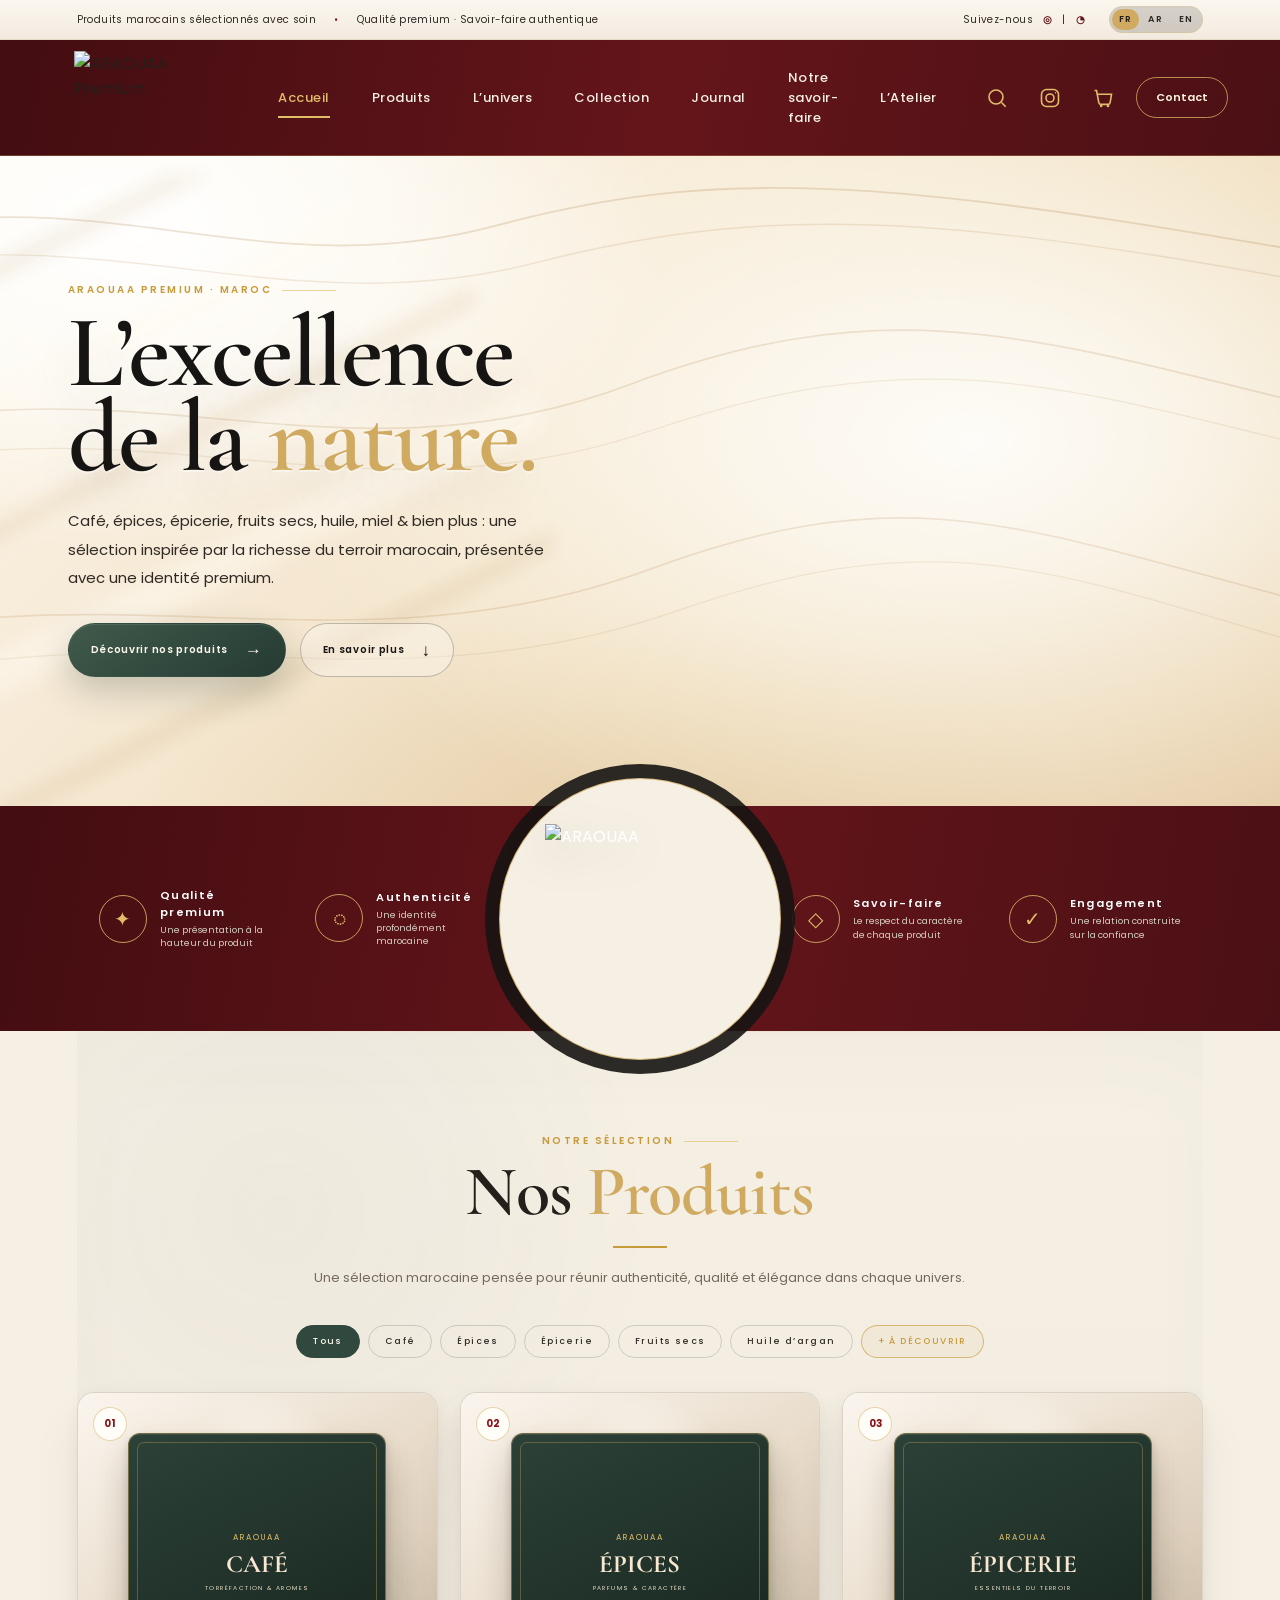
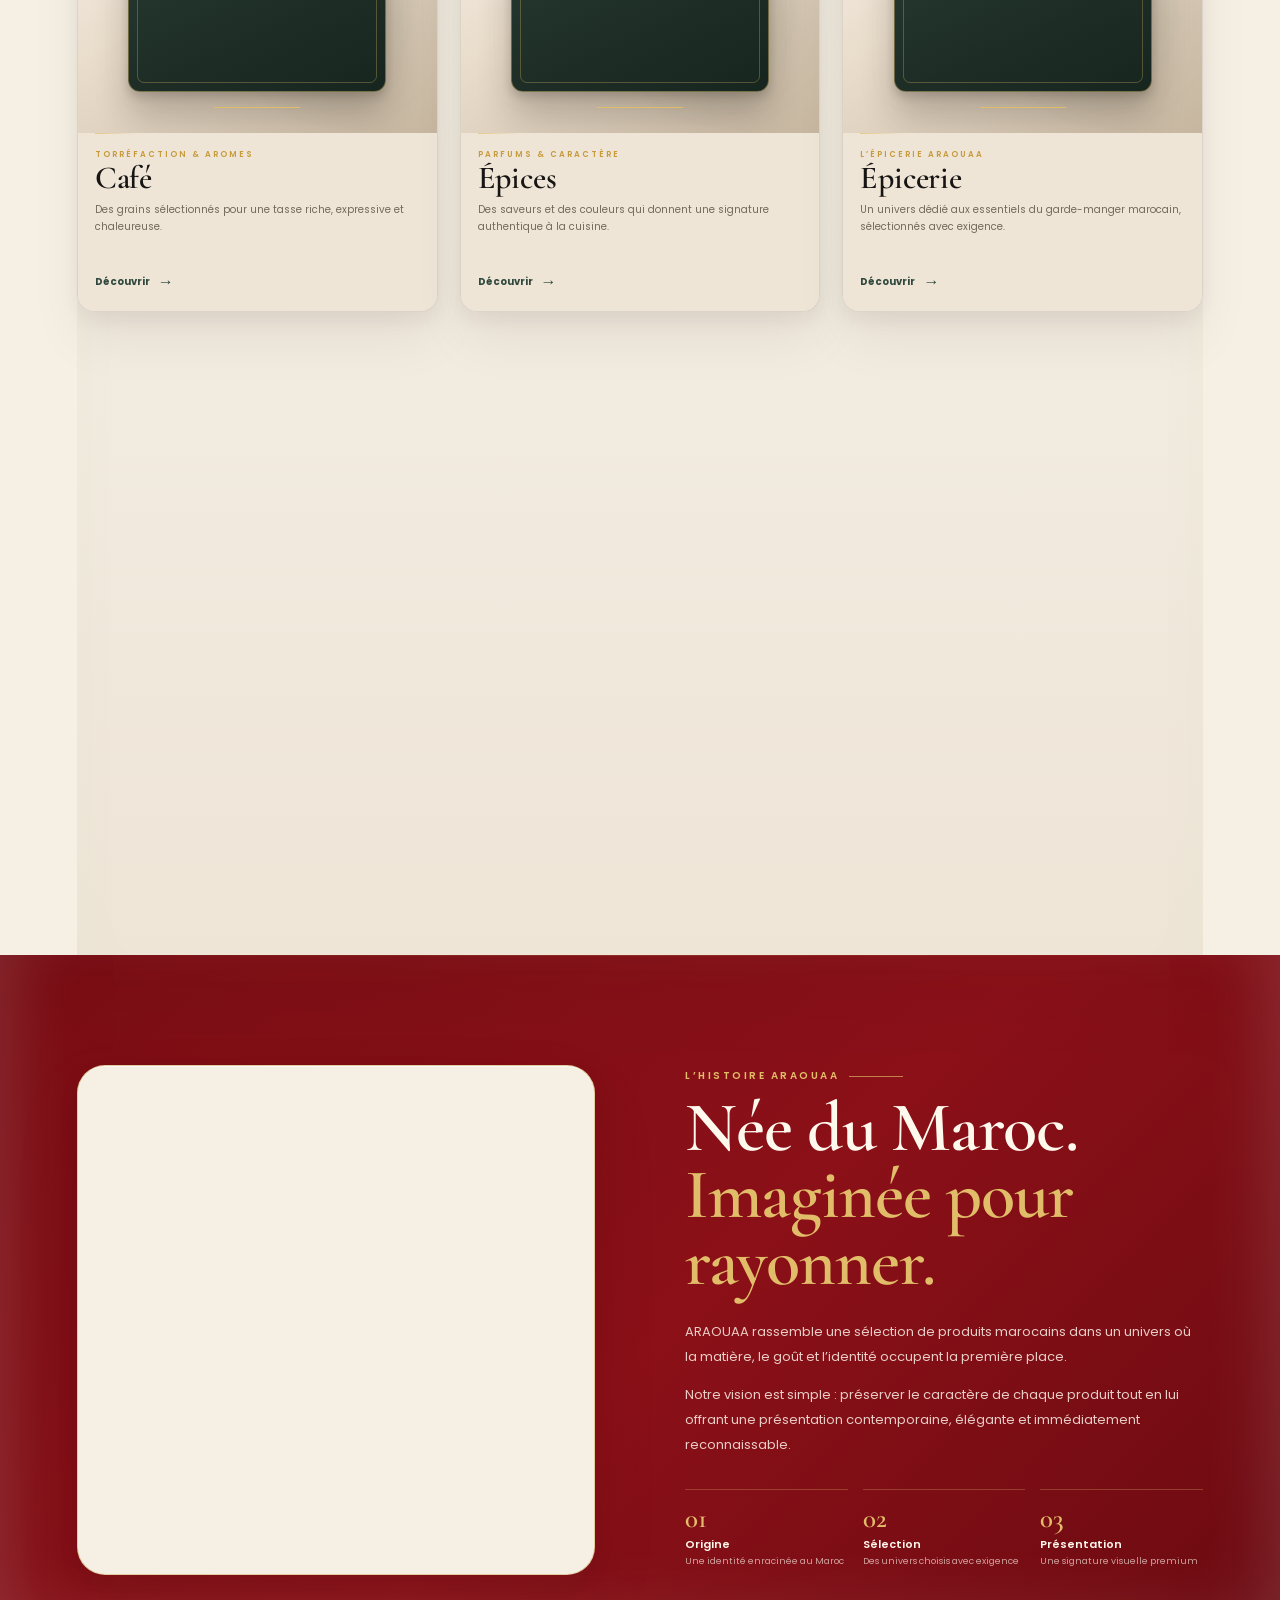
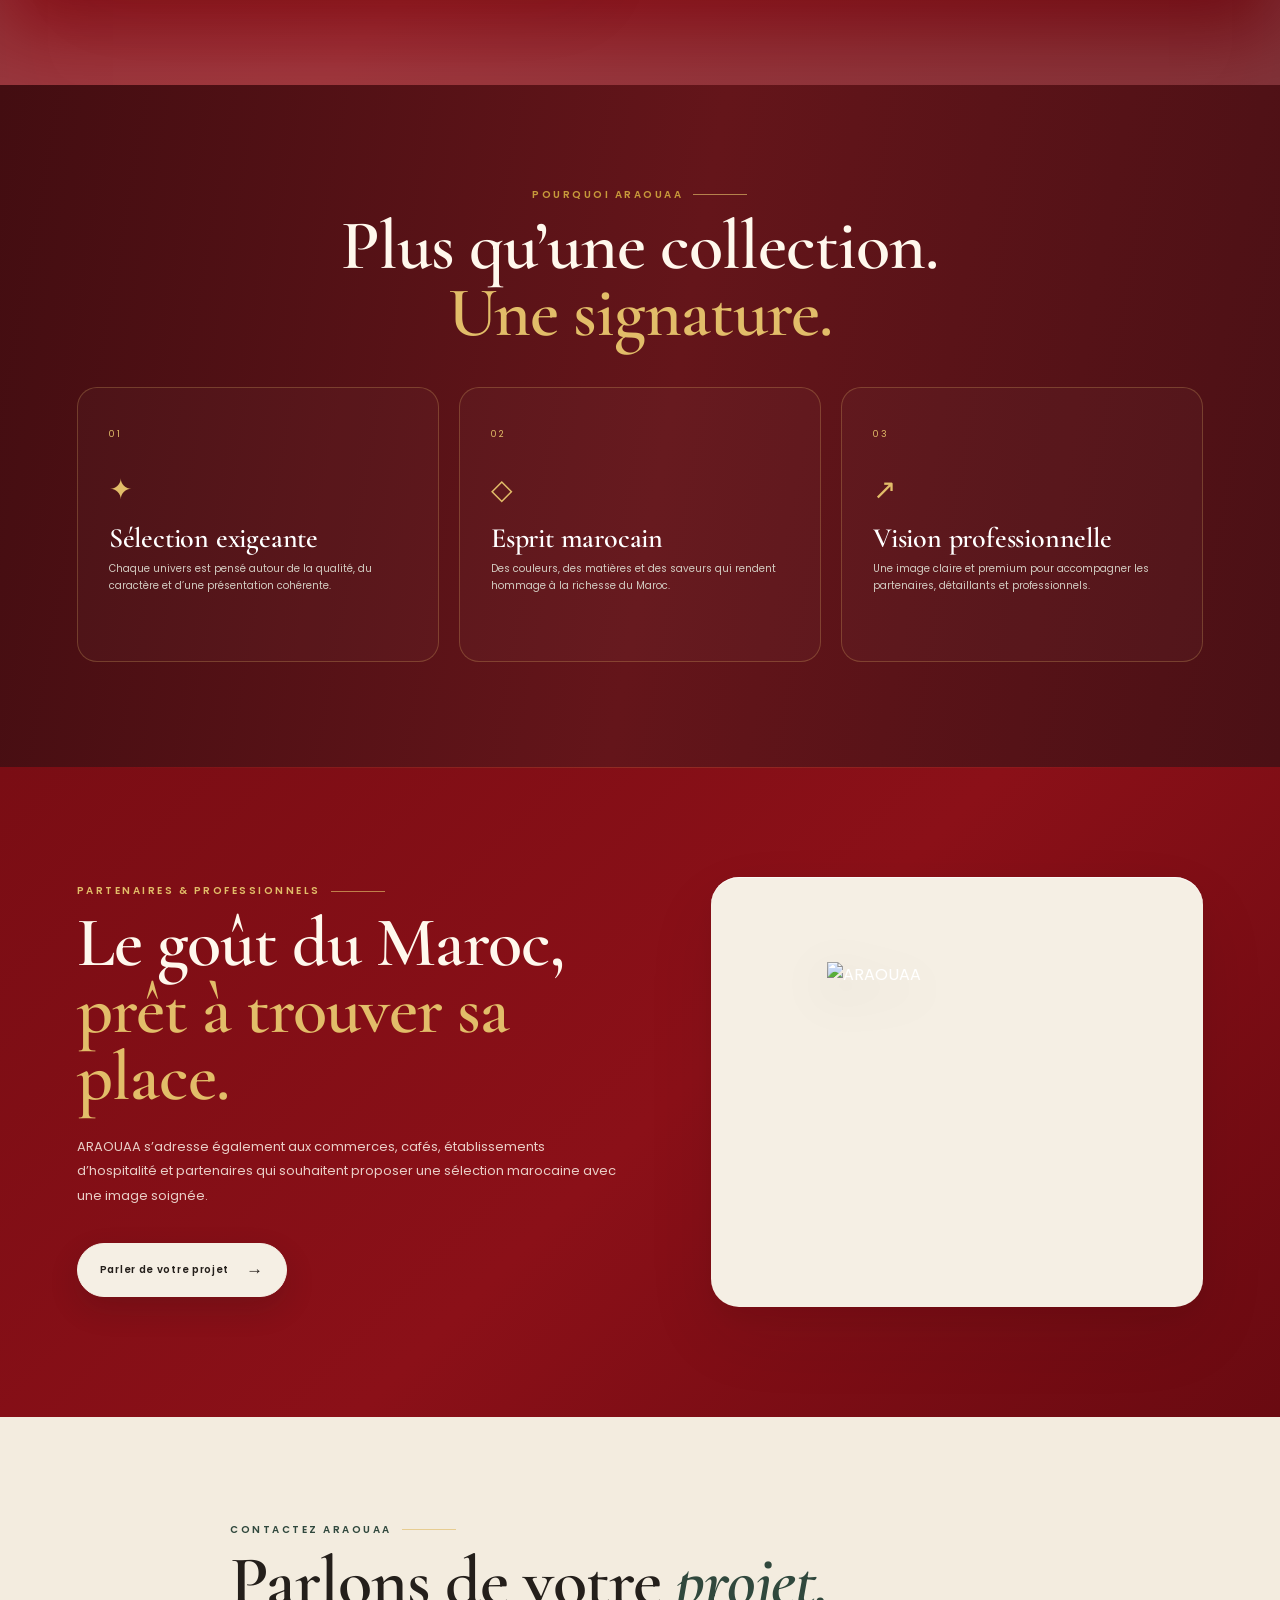
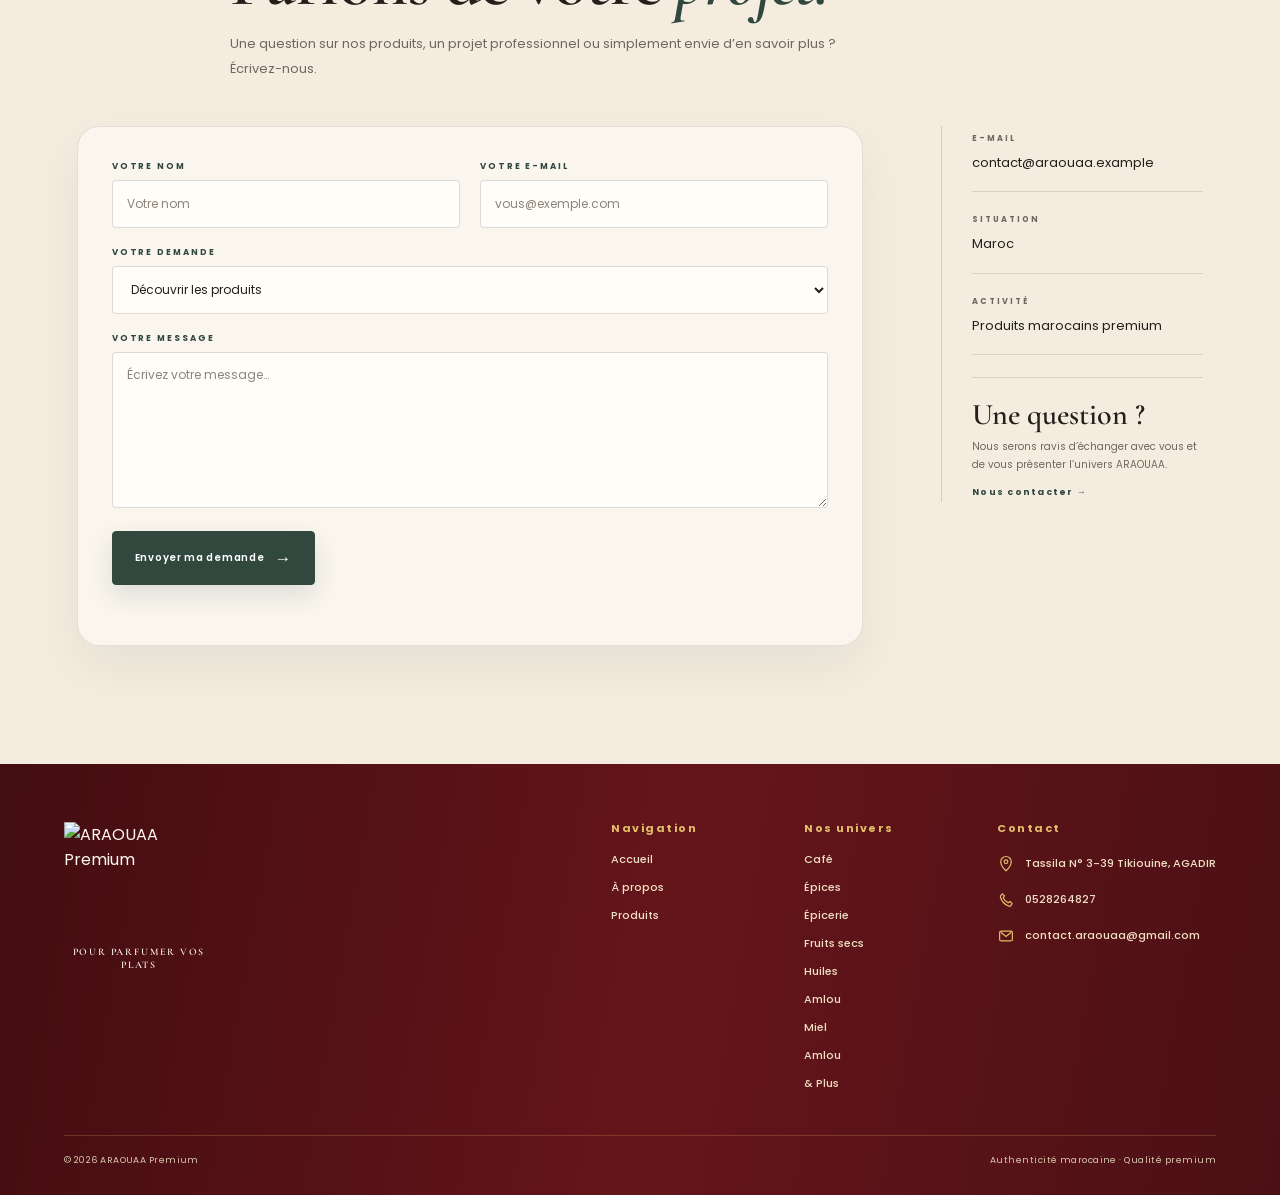
==== commit 3ee62f22: "Keep final navigation geometry from first paint" ====
--- a/index.html
+++ b/index.html
@@ -27,7 +27,7 @@
 <header class="site-header" id="siteHeader">
   <a class="brand-logo" href="#accueil" aria-label="ARAOUAA Premium — Accueil"><img src="assets/logo-crystal-4k.png" alt="ARAOUAA Premium"></a>
   <button class="menu-toggle" type="button" aria-label="Ouvrir le menu" aria-expanded="false"><span></span><span></span><span></span></button>
-  <nav class="main-nav" id="mainNav" aria-label="Navigation principale"><a class="active" href="#accueil">Accueil</a><a href="#apropos">À propos</a><a href="produits.html">Produits</a><a href="#qualite">Notre qualité</a><a href="#contact">Contact</a></nav>
+  <nav class="main-nav" id="mainNav" aria-label="Navigation principale"><a class="active" href="index.html#accueil">Accueil</a><a href="produits.html">Produits</a><a href="origine.html">L’univers</a><a href="collections.html">Collection</a><a href="journal.html">Journal</a><a href="savoir-faire.html">Notre savoir-faire</a><a href="atelier.html">L’Atelier</a></nav>
   <div class="header-actions">
     <button class="icon-button search-toggle" type="button" aria-label="Rechercher" aria-expanded="false"><svg viewBox="0 0 24 24" aria-hidden="true"><circle cx="11" cy="11" r="7"></circle><path d="m16.5 16.5 4.2 4.2"></path></svg></button>
     <a class="icon-button instagram-link" href="https://www.instagram.com/" target="_blank" rel="noopener" aria-label="Instagram"><svg viewBox="0 0 24 24" aria-hidden="true"><rect x="3.5" y="3.5" width="17" height="17" rx="5"></rect><circle cx="12" cy="12" r="4"></circle><circle cx="17.5" cy="6.7" r=".8" class="fill"></circle></svg></a>
--- a/araouaa-visual-lock.css
+++ b/araouaa-visual-lock.css
@@ -131,3 +131,23 @@
 .world-page .world-hero{position:relative!important;overflow:hidden!important;isolation:isolate!important;background-color:#F1E3CC!important;background-image:radial-gradient(72% 86% at 76% 44%,rgba(255,253,246,.92) 0%,rgba(255,248,233,.72) 24%,rgba(231,208,169,.34) 55%,transparent 76%),radial-gradient(58% 70% at 11% 12%,rgba(255,255,251,.98) 0%,rgba(252,244,228,.72) 35%,transparent 70%),radial-gradient(52% 48% at 48% 104%,rgba(196,151,83,.18) 0%,transparent 72%),linear-gradient(135deg,#FBF5E9 0%,#F6E9D4 34%,#EFDDBF 63%,#E5CDAA 100%)!important;background-blend-mode:screen,screen,normal,normal!important}
 .world-page .world-hero::before{content:""!important;position:absolute!important;z-index:0!important;left:-12%!important;right:-8%!important;top:7%!important;bottom:-10%!important;pointer-events:none!important;background:linear-gradient(157deg,transparent 0 14%,rgba(186,145,90,.15) 14.2% 15.8%,transparent 16.1% 25.5%,rgba(255,250,239,.44) 25.7% 29.4%,transparent 29.7% 39%,rgba(202,165,112,.18) 39.2% 40.9%,transparent 41.2% 51.5%,rgba(255,252,244,.48) 51.7% 55.8%,transparent 56.1% 66%,rgba(176,132,75,.12) 66.2% 68.2%,transparent 68.5% 100%)!important;transform:skewY(-4deg) scale(1.08)!important;opacity:.92!important}
 .world-page .world-hero::after{content:""!important;position:absolute!important;z-index:1!important;inset:-8%!important;pointer-events:none!important;background-image:url("data:image/svg+xml,%3Csvg xmlns='http://www.w3.org/2000/svg' viewBox='0 0 1400 900' preserveAspectRatio='none'%3E%3Cg fill='none' stroke='%23B38A54' stroke-linecap='round'%3E%3Cpath d='M-80 170 C180 70 330 225 565 145 S970 95 1480 210' stroke-opacity='.23' stroke-width='2.2'/%3E%3Cpath d='M-90 215 C165 115 355 270 600 190 S1020 135 1490 250' stroke-opacity='.17' stroke-width='1.7'/%3E%3Cpath d='M-90 410 C210 285 405 470 690 335 S1110 300 1500 410' stroke-opacity='.20' stroke-width='2'/%3E%3Cpath d='M-100 460 C210 330 420 515 710 390 S1125 350 1510 465' stroke-opacity='.15' stroke-width='1.5'/%3E%3Cpath d='M-100 660 C180 540 420 690 710 555 S1090 535 1510 650' stroke-opacity='.19' stroke-width='2'/%3E%3Cpath d='M-80 710 C220 585 440 735 735 605 S1120 585 1500 705' stroke-opacity='.13' stroke-width='1.5'/%3E%3C/g%3E%3C/svg%3E")!important;background-size:cover!important;background-position:center!important;background-repeat:no-repeat!important;mix-blend-mode:multiply!important;opacity:1!important}
+
+
+/* Product intro: keep the full sand field continuous under the title. */
+.products-page .products-intro{
+  background-color:#F1E3CC!important;
+  background-image:
+    radial-gradient(72% 86% at 76% 44%,rgba(255,253,246,.92) 0%,rgba(255,248,233,.72) 24%,rgba(231,208,169,.34) 55%,transparent 76%),
+    radial-gradient(58% 70% at 11% 12%,rgba(255,255,251,.98) 0%,rgba(252,244,228,.72) 35%,transparent 70%),
+    radial-gradient(52% 48% at 48% 104%,rgba(196,151,83,.18) 0%,transparent 72%),
+    linear-gradient(135deg,#FBF5E9 0%,#F6E9D4 34%,#EFDDBF 63%,#E5CDAA 100%)!important;
+  background-blend-mode:screen,screen,normal,normal!important;
+}
+.products-page .products-intro::before{
+  display:none!important;
+  content:none!important;
+}
+.products-page .products-intro::after{
+  opacity:.28!important;
+  mix-blend-mode:soft-light!important;
+}
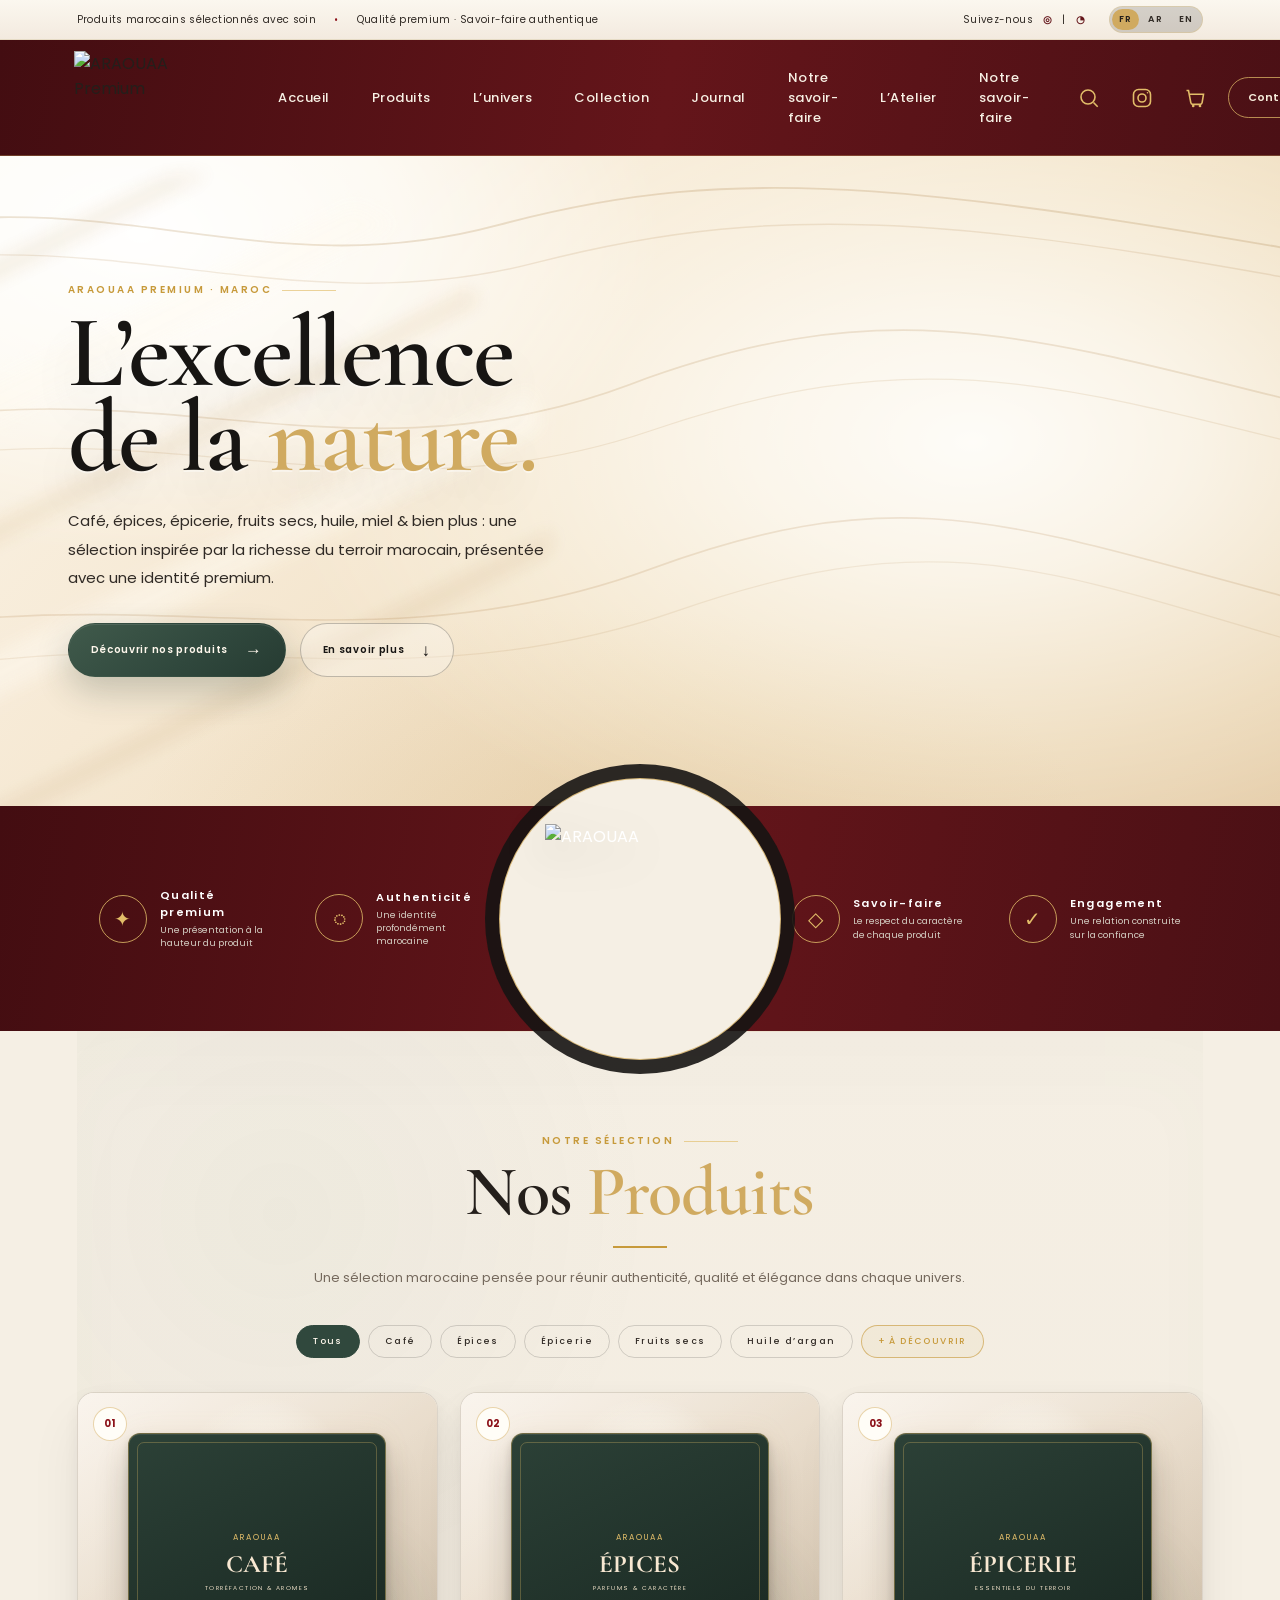
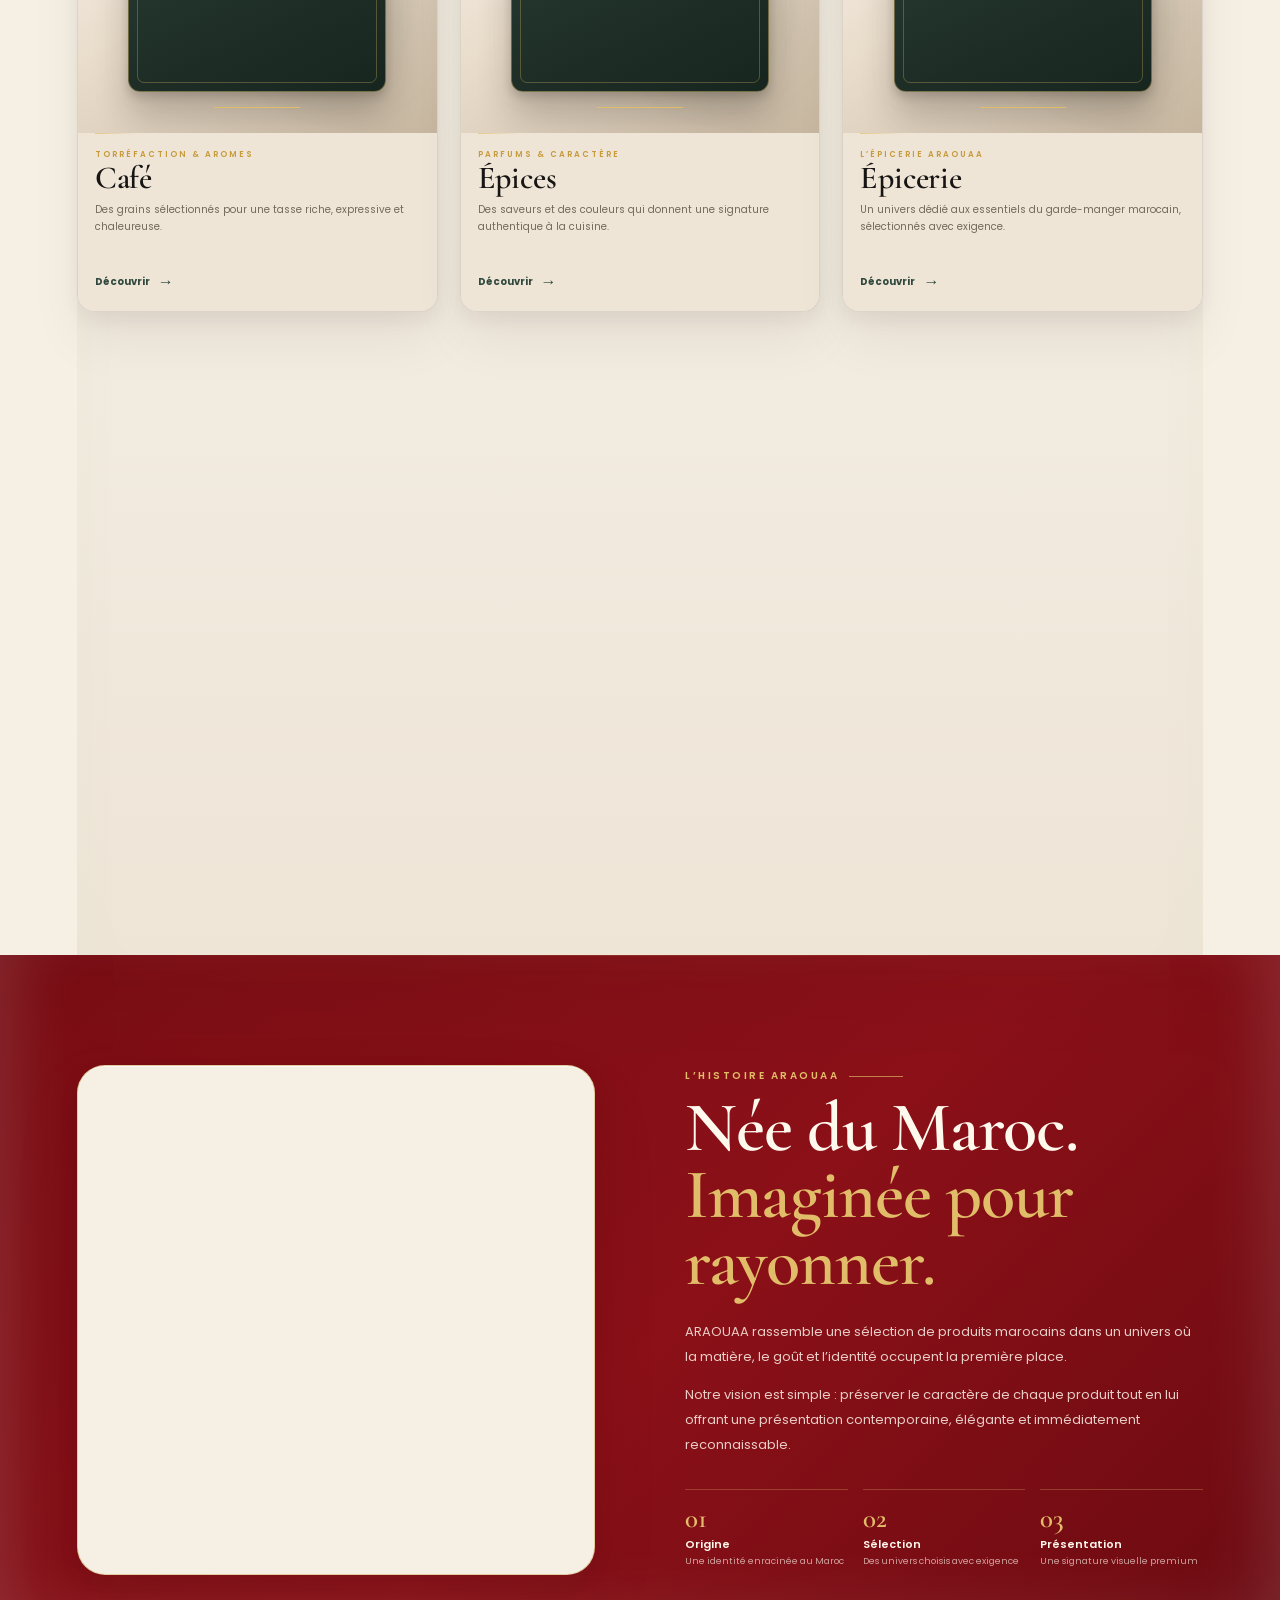
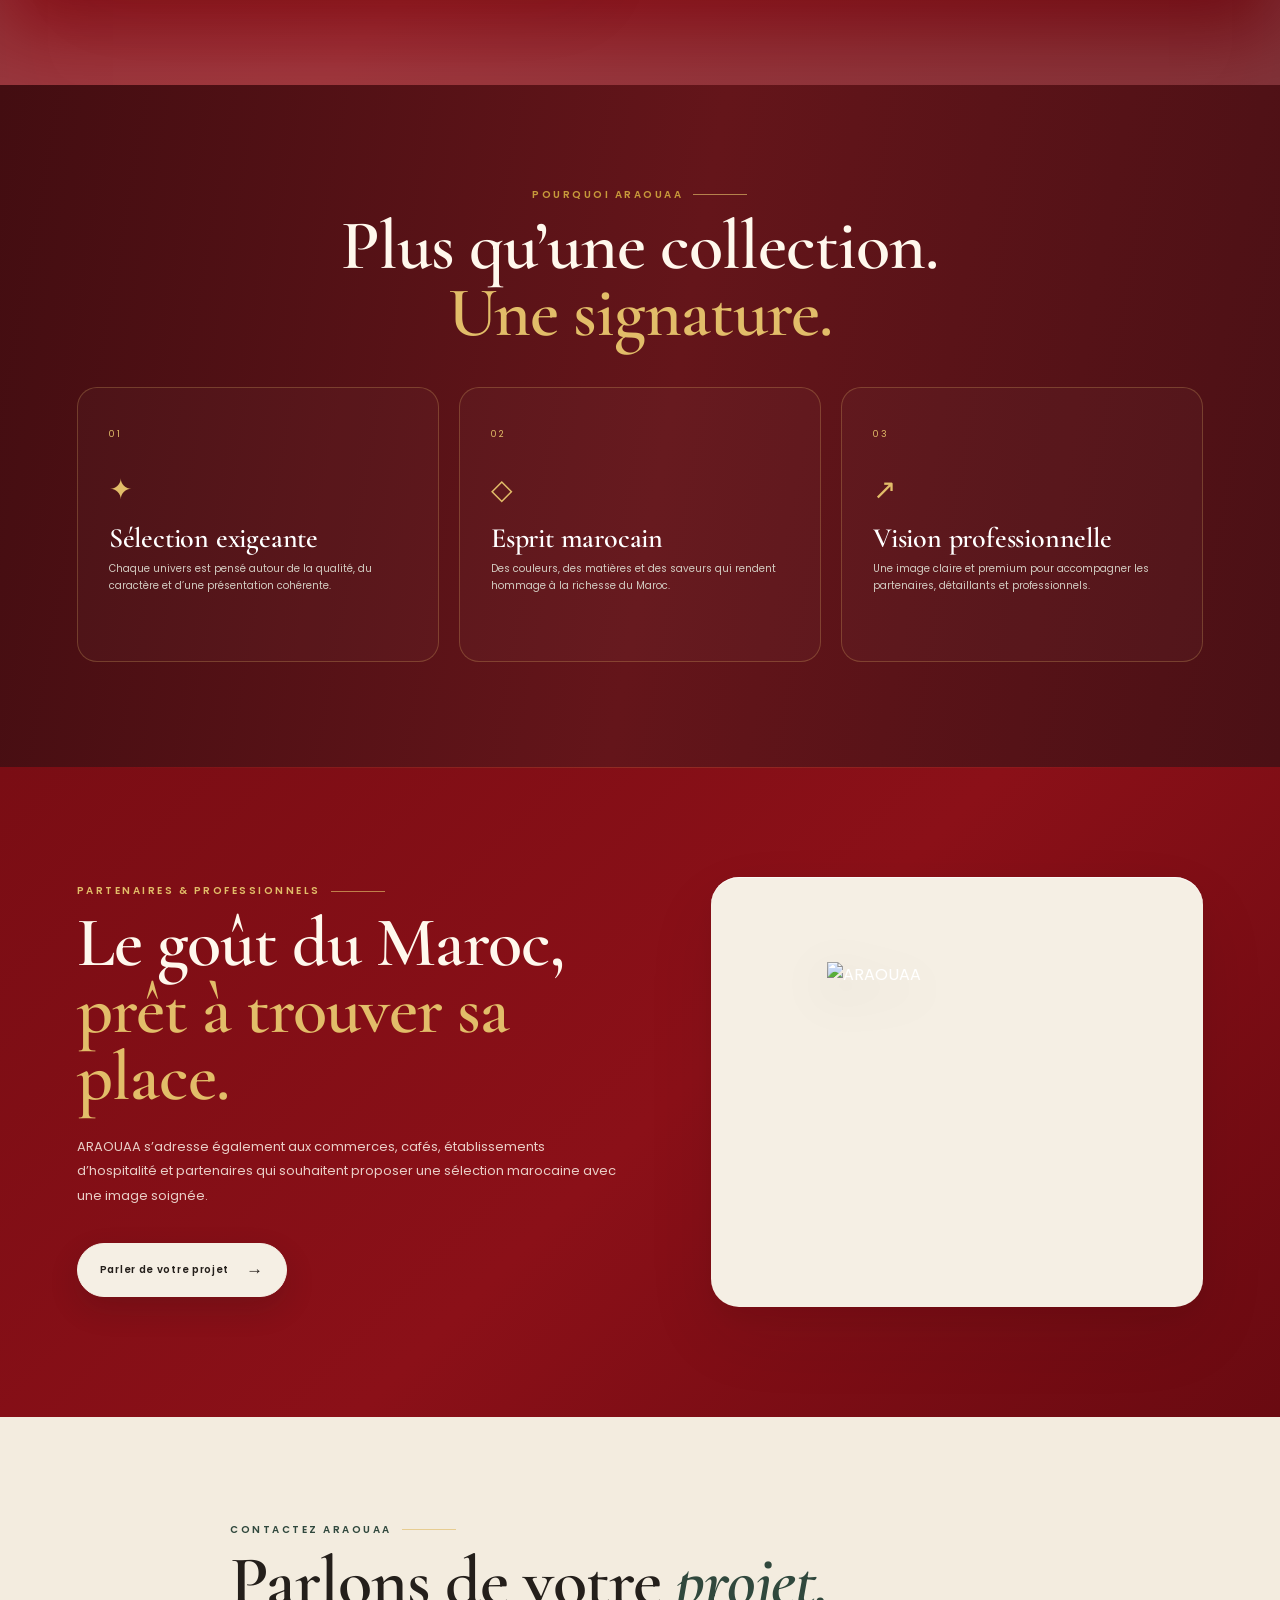
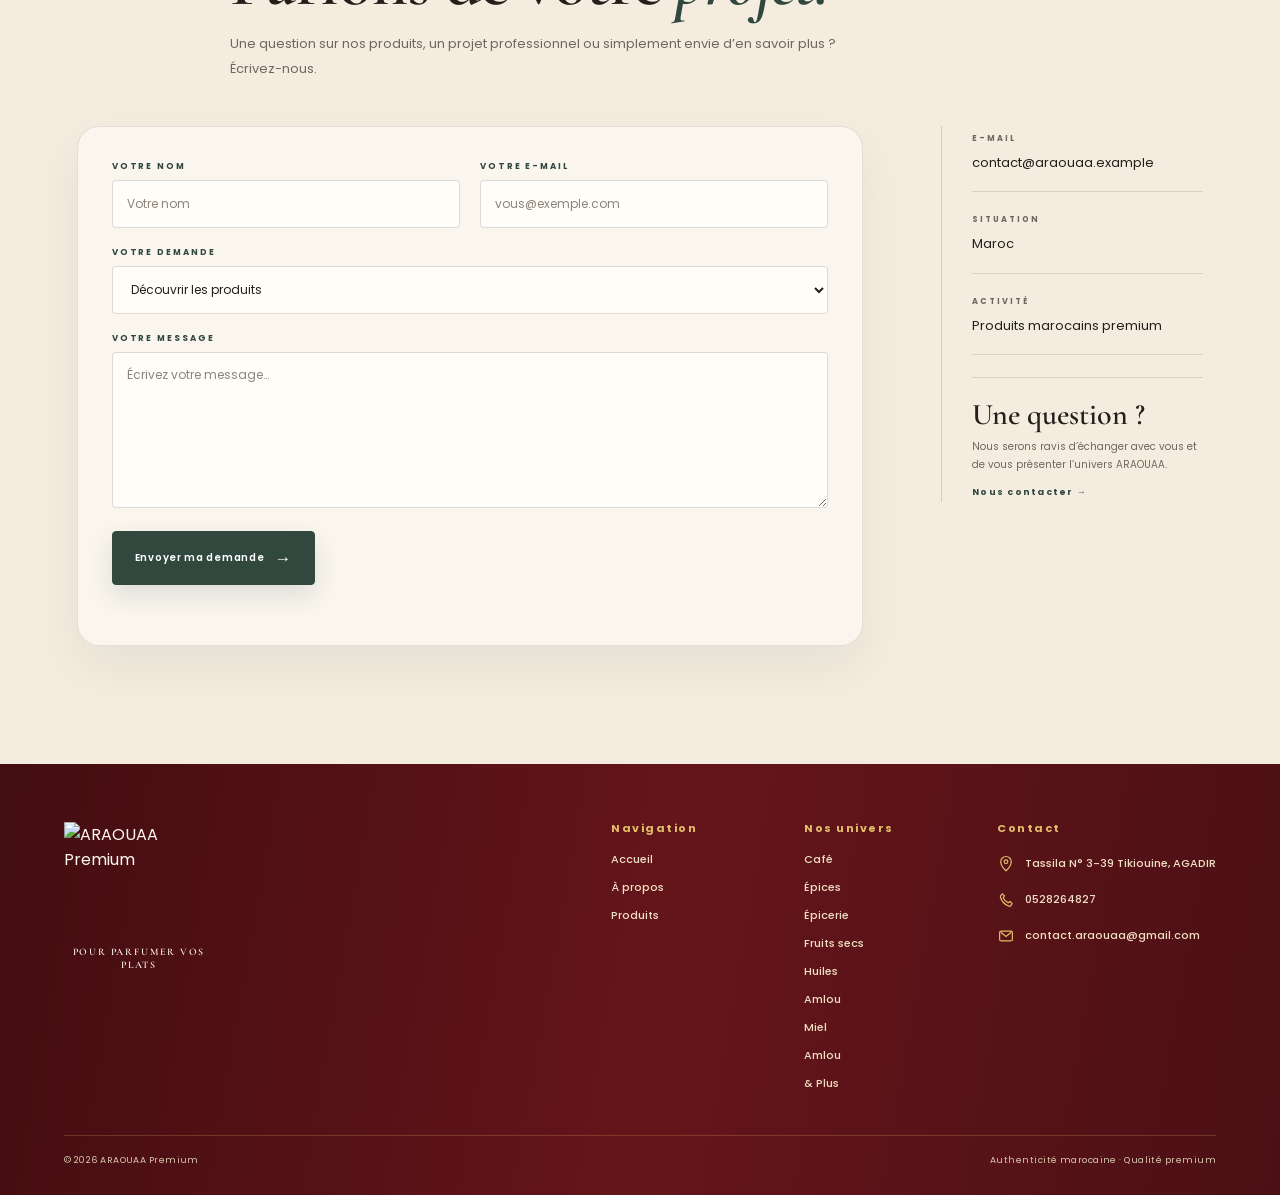
==== commit 26d2cb3e: "Keep Home footer content static" ====
--- a/index.html
+++ b/index.html
@@ -13,7 +13,7 @@
 <link id="araouaa-visual-enhancements" rel="stylesheet" href="araouaa-visual-enhancements.css?v=20261002-arrival1">
 <link id="araouaa-light-engine" rel="stylesheet" href="araouaa-light-engine.css?v=20261002-arrival1">
 <link id="araouaa-homepage-contact" rel="stylesheet" href="homepage-contact.css?v=20261002-arrival1">
-<link id="araouaa-visual-lock" rel="stylesheet" href="araouaa-visual-lock.css?v=20261002-arrival1">
+<link id="araouaa-visual-lock" rel="stylesheet" href="araouaa-theme.css?v=20261002-arrival1">
 </head>
 <body>
 <div class="announcement">
@@ -60,7 +60,7 @@
     <div class="footer-nav">
       <div><strong>Navigation</strong><a href="#accueil">Accueil</a><a href="#apropos">À propos</a><a href="produits.html">Produits</a></div>
       <div><strong>Nos univers</strong><a href="produits.html#cafe">Café</a><a href="produits.html#epices">Épices</a><a href="produits.html#epicerie">Épicerie</a><a href="produits.html#fruits-secs">Fruits secs</a><a href="produits.html#noix-graines">Noix &amp; graines</a><a href="produits.html#cereales">Céréales · Riz · Pâtes</a><a href="produits.html#huiles">Huile &amp; Miel</a><a href="produits.html#amlou">Amlou</a><a href="produits.html#autres">&amp; Plus</a></div>
-      <div class="footer-contact"><strong>Contact</strong><div aria-label="Localisation"><svg viewBox="0 0 24 24" aria-hidden="true"><path d="M12 21s7-6.1 7-12A7 7 0 0 0 5 9c0 5.9 7 12 7 12Z"></path><circle cx="12" cy="9" r="2.4"></circle></svg><span>Localisation</span></div><div aria-label="Téléphone"><svg viewBox="0 0 24 24" aria-hidden="true"><path d="M7.2 3.8 10 6.6l-1.7 2.6a14.5 14.5 0 0 0 6.5 6.5l2.6-1.7 2.8 2.8-1.8 2.7c-.5.8-1.5 1.2-2.4.9C9.6 17.9 6.1 14.4 4.6 8c-.2-.9.1-1.9.9-2.4l1.7-1.8Z"></path></svg><span>Téléphone</span></div><div aria-label="E-mail"><svg viewBox="0 0 24 24" aria-hidden="true"><rect x="3.5" y="5.5" width="17" height="13" rx="2"></rect><path d="m5 7 7 5.5L19 7"></path></svg><span>E-mail</span></div></div>
+      <div class="footer-contact"><strong>Contact</strong><div aria-label="Localisation"><svg viewBox="0 0 24 24" aria-hidden="true"><path d="M12 21s7-6.1 7-12A7 7 0 0 0 5 9c0 5.9 7 12 7 12Z"></path><circle cx="12" cy="9" r="2.4"></circle></svg><span>Tassila N° 3-39 Tikiouine, AGADIR</span></div><div aria-label="Téléphone"><svg viewBox="0 0 24 24" aria-hidden="true"><path d="M7.2 3.8 10 6.6l-1.7 2.6a14.5 14.5 0 0 0 6.5 6.5l2.6-1.7 2.8 2.8-1.8 2.7c-.5.8-1.5 1.2-2.4.9C9.6 17.9 6.1 14.4 4.6 8c-.2-.9.1-1.9.9-2.4l1.7-1.8Z"></path></svg><span>Téléphone</span></div><div aria-label="E-mail"><svg viewBox="0 0 24 24" aria-hidden="true"><rect x="3.5" y="5.5" width="17" height="13" rx="2"></rect><path d="m5 7 7 5.5L19 7"></path></svg><a class="footer-email-link" href="mailto:contact.araouaa@gmail.com"><span>contact.araouaa@gmail.com</span></a></div></div>
     </div>
   </div>
   <div class="footer-bottom"><span>© 2026 ARAOUAA Premium</span><span>Authenticité · Sélection · Qualité</span></div>
--- a/style.css
+++ b/style.css
@@ -2,6 +2,7 @@
 @import url("footer.css");
 @import url("header.css");
 @import url("home-hero-final.css?v=20260918silk3");
+@import url("world-closing.css");
 
 /* Current homepage visual refinements. */
 .icon-button{color:#fff}
--- a/araouaa-theme.css
+++ b/araouaa-theme.css
@@ -0,0 +1,105 @@
+/* ARAOUAA canonical visual theme — loaded after page/shared CSS. */
+:root{--ara-g0:#430D11;--ara-g1:#64151A;--ara-g2:#4B1015;--ara-cream:#F8F1E3;--ara-gold:#E2BD69}
+
+/* Product hero + intro: one continuous sand/silk field. */
+.products-page .products-hero,
+.products-page .products-intro{
+  position:relative;
+  overflow:hidden;
+  isolation:isolate;
+  background-color:#F1E3CC;
+  background-image:
+    radial-gradient(72% 86% at 76% 44%,rgba(255,253,246,.92) 0%,rgba(255,248,233,.72) 24%,rgba(231,208,169,.34) 55%,transparent 76%),
+    radial-gradient(58% 70% at 11% 12%,rgba(255,255,251,.98) 0%,rgba(252,244,228,.72) 35%,transparent 70%),
+    radial-gradient(52% 48% at 48% 104%,rgba(196,151,83,.18) 0%,transparent 72%),
+    linear-gradient(135deg,#FBF5E9 0%,#F6E9D4 34%,#EFDDBF 63%,#E5CDAA 100%);
+  background-blend-mode:screen,screen,normal,normal;
+}
+.products-page .products-hero::before{
+  content:"";
+  position:absolute;
+  z-index:0;
+  left:-12%;
+  right:-8%;
+  top:7%;
+  bottom:-10%;
+  pointer-events:none;
+  background:
+    linear-gradient(157deg,transparent 0 14%,rgba(186,145,90,.15) 14.2% 15.8%,transparent 16.1% 25.5%,rgba(255,250,239,.44) 25.7% 29.4%,transparent 29.7% 39%,rgba(202,165,112,.18) 39.2% 40.9%,transparent 41.2% 51.5%,rgba(255,252,244,.48) 51.7% 55.8%,transparent 56.1% 66%,rgba(176,132,75,.12) 66.2% 68.2%,transparent 68.5% 100%);
+  transform:skewY(-4deg) scale(1.08);
+  opacity:.92;
+}
+.products-page .products-intro::before{display:none;content:none}
+.products-page .products-hero::after,
+.products-page .products-intro::after{
+  content:"";
+  position:absolute;
+  z-index:1;
+  inset:-10%;
+  pointer-events:none;
+  background-image:url("data:image/svg+xml,%3Csvg xmlns='http://www.w3.org/2000/svg' viewBox='0 0 1600 1000' preserveAspectRatio='none'%3E%3Cdefs%3E%3Cfilter id='silk' x='-15%25' y='-15%25' width='130%25' height='130%25'%3E%3CfeTurbulence type='fractalNoise' baseFrequency='.010 .030' numOctaves='3' seed='19' result='n'/%3E%3CfeDisplacementMap in='SourceGraphic' in2='n' scale='46' xChannelSelector='R' yChannelSelector='G'/%3E%3CfeGaussianBlur stdDeviation='.25'/%3E%3C/filter%3E%3C/defs%3E%3Cg fill='none' stroke-linecap='round' filter='url(%23silk)'%3E%3Cpath d='M-120 235 C190 105 430 255 720 175 S1240 105 1720 245' stroke='%23fffaf0' stroke-opacity='.38' stroke-width='92'/%3E%3Cpath d='M-120 510 C180 355 430 555 760 415 S1250 340 1720 510' stroke='%23d3ad73' stroke-opacity='.16' stroke-width='72'/%3E%3Cpath d='M-120 765 C200 585 470 790 790 645 S1260 560 1720 735' stroke='%23fffaf1' stroke-opacity='.32' stroke-width='105'/%3E%3C/g%3E%3C/svg%3E");
+  background-size:cover;
+  background-position:center;
+  background-repeat:no-repeat;
+  mix-blend-mode:soft-light;
+  opacity:.28;
+}
+.products-page .products-hero-inner,
+.products-page .products-intro>*{
+  position:relative;
+  z-index:3;
+}
+@media(max-width:720px){
+  .products-page .products-hero::after,
+  .products-page .products-intro::after{opacity:.48;background-size:auto 120%;background-position:58% center}
+}
+
+/* Product hierarchy rail: exact navigation garnet, transparent child so parent color is visible. */
+.products-page .product-categories{background:linear-gradient(100deg,var(--ara-g0) 0%,var(--ara-g1) 52%,var(--ara-g2) 100%);color:#FFF8ED;border:0;box-shadow:0 10px 35px rgba(34,7,9,.22)}
+.products-page .product-category-nav{background:transparent}
+.products-page .product-category-nav button{background:transparent;color:#F7EDDB;border-color:rgba(226,189,105,.34)}
+.products-page .product-category-nav button:hover,.products-page .product-category-nav button.active{background:var(--ara-gold);border-color:var(--ara-gold);color:var(--ara-g0)}
+
+/* Shared garnet surfaces and interaction states — active palette, not a temporary test layer. */
+body:not(.world-page) .quality-strip,
+body:not(.world-page) .values,
+.products-page .product-story{
+  background:linear-gradient(100deg,var(--ara-g0) 0%,var(--ara-g1) 52%,var(--ara-g2) 100%) ;
+}
+body:not(.world-page) .values .section-heading-light h2{color:#FFF8ED}
+body:not(.world-page) .values .section-heading-light h2 em{color:var(--ara-gold)}
+.products-page .product-story h2,
+.products-page .product-story p{color:#FFF8ED}
+.products-page .product-story .product-story-copy>p{color:#F1DFC4}
+.products-page .product-link,
+.products-page .product-item-content .product-link,
+.products-page .product-item-content a{color:var(--ara-g1)}
+.products-page .product-categories .category-heading h2,
+.products-page .product-categories .category-heading p{color:#FFF8ED}
+.products-page .product-categories .format-button.custom-format{border-color:rgba(226,189,105,.55);color:var(--ara-g1)}
+
+header.products-header .products-main-nav a:hover,
+header.products-header .products-main-nav a.active,
+.main-nav a:hover,
+.main-nav a.active{color:var(--ara-gold)}
+/* World hero artwork stays suppressed; the page uses the canonical silk field. */
+.world-page .world-hero-media{opacity:0;background-image:none;display:none}
+
+/* World stage geometry and motion remain aligned with brand-world.css. */
+.world-page .world-stage{position:absolute;z-index:2;top:50%;right:5%;width:min(48vw,650px);height:min(620px,72vh);transform:translateY(-48%);pointer-events:none;isolation:isolate}
+.world-page .world-stage::before{inset:12% 7%;border:1px solid rgba(226,189,105,.2);border-radius:50%;transform:rotate(-13deg) scaleX(.72);box-shadow:0 0 90px rgba(208,170,96,.08),inset 0 0 60px rgba(208,170,96,.04);animation:world-orbit 18s linear infinite}
+.world-page .world-stage::after{left:15%;right:15%;bottom:12%;height:16%;border-radius:50%;animation:world-breathe 5s ease-in-out infinite}
+.world-page .world-stage-art{position:absolute;inset:0;display:grid;place-items:center;animation:world-float 7s ease-in-out infinite}
+.world-page .world-stage-art::before{width:58%;height:58%;border-radius:50%;animation:world-breathe 5s ease-in-out infinite}
+.world-page .world-stage-art img{width:min(92%,560px);max-height:520px;object-fit:contain}
+.world-page--collections .world-stage-art img{width:min(88%,530px)}
+.world-page--journal .world-stage-art img{width:min(90%,545px)}
+.world-page .world-stage-particles{position:absolute;inset:10%;animation:world-particles 16s linear infinite}
+
+/* Keep the existing World hero content geometry stable. */
+.world-page .world-hero-content{position:relative;z-index:3;width:min(1280px,88%);margin:0 auto;padding:120px 0 110px}
+
+/* World hero uses the current Home/Product layered sand field. */
+.world-page .world-hero{position:relative;overflow:hidden;isolation:isolate;background-color:#F1E3CC;background-image:radial-gradient(72% 86% at 76% 44%,rgba(255,253,246,.92) 0%,rgba(255,248,233,.72) 24%,rgba(231,208,169,.34) 55%,transparent 76%),radial-gradient(58% 70% at 11% 12%,rgba(255,255,251,.98) 0%,rgba(252,244,228,.72) 35%,transparent 70%),radial-gradient(52% 48% at 48% 104%,rgba(196,151,83,.18) 0%,transparent 72%),linear-gradient(135deg,#FBF5E9 0%,#F6E9D4 34%,#EFDDBF 63%,#E5CDAA 100%);background-blend-mode:screen,screen,normal,normal}
+.world-page .world-hero::before{content:"";position:absolute;z-index:0;left:-12%;right:-8%;top:7%;bottom:-10%;pointer-events:none;background:linear-gradient(157deg,transparent 0 14%,rgba(186,145,90,.15) 14.2% 15.8%,transparent 16.1% 25.5%,rgba(255,250,239,.44) 25.7% 29.4%,transparent 29.7% 39%,rgba(202,165,112,.18) 39.2% 40.9%,transparent 41.2% 51.5%,rgba(255,252,244,.48) 51.7% 55.8%,transparent 56.1% 66%,rgba(176,132,75,.12) 66.2% 68.2%,transparent 68.5% 100%);transform:skewY(-4deg) scale(1.08);opacity:.92}
+.world-page .world-hero::after{content:"";position:absolute;z-index:1;inset:-8%;pointer-events:none;background-image:url("data:image/svg+xml,%3Csvg xmlns='http://www.w3.org/2000/svg' viewBox='0 0 1400 900' preserveAspectRatio='none'%3E%3Cg fill='none' stroke='%23B38A54' stroke-linecap='round'%3E%3Cpath d='M-80 170 C180 70 330 225 565 145 S970 95 1480 210' stroke-opacity='.23' stroke-width='2.2'/%3E%3Cpath d='M-90 215 C165 115 355 270 600 190 S1020 135 1490 250' stroke-opacity='.17' stroke-width='1.7'/%3E%3Cpath d='M-90 410 C210 285 405 470 690 335 S1110 300 1500 410' stroke-opacity='.20' stroke-width='2'/%3E%3Cpath d='M-100 460 C210 330 420 515 710 390 S1125 350 1510 465' stroke-opacity='.15' stroke-width='1.5'/%3E%3Cpath d='M-100 660 C180 540 420 690 710 555 S1090 535 1510 650' stroke-opacity='.19' stroke-width='2'/%3E%3Cpath d='M-80 710 C220 585 440 735 735 605 S1120 585 1500 705' stroke-opacity='.13' stroke-width='1.5'/%3E%3C/g%3E%3C/svg%3E");background-size:cover;background-position:center;background-repeat:no-repeat;mix-blend-mode:multiply;opacity:1}
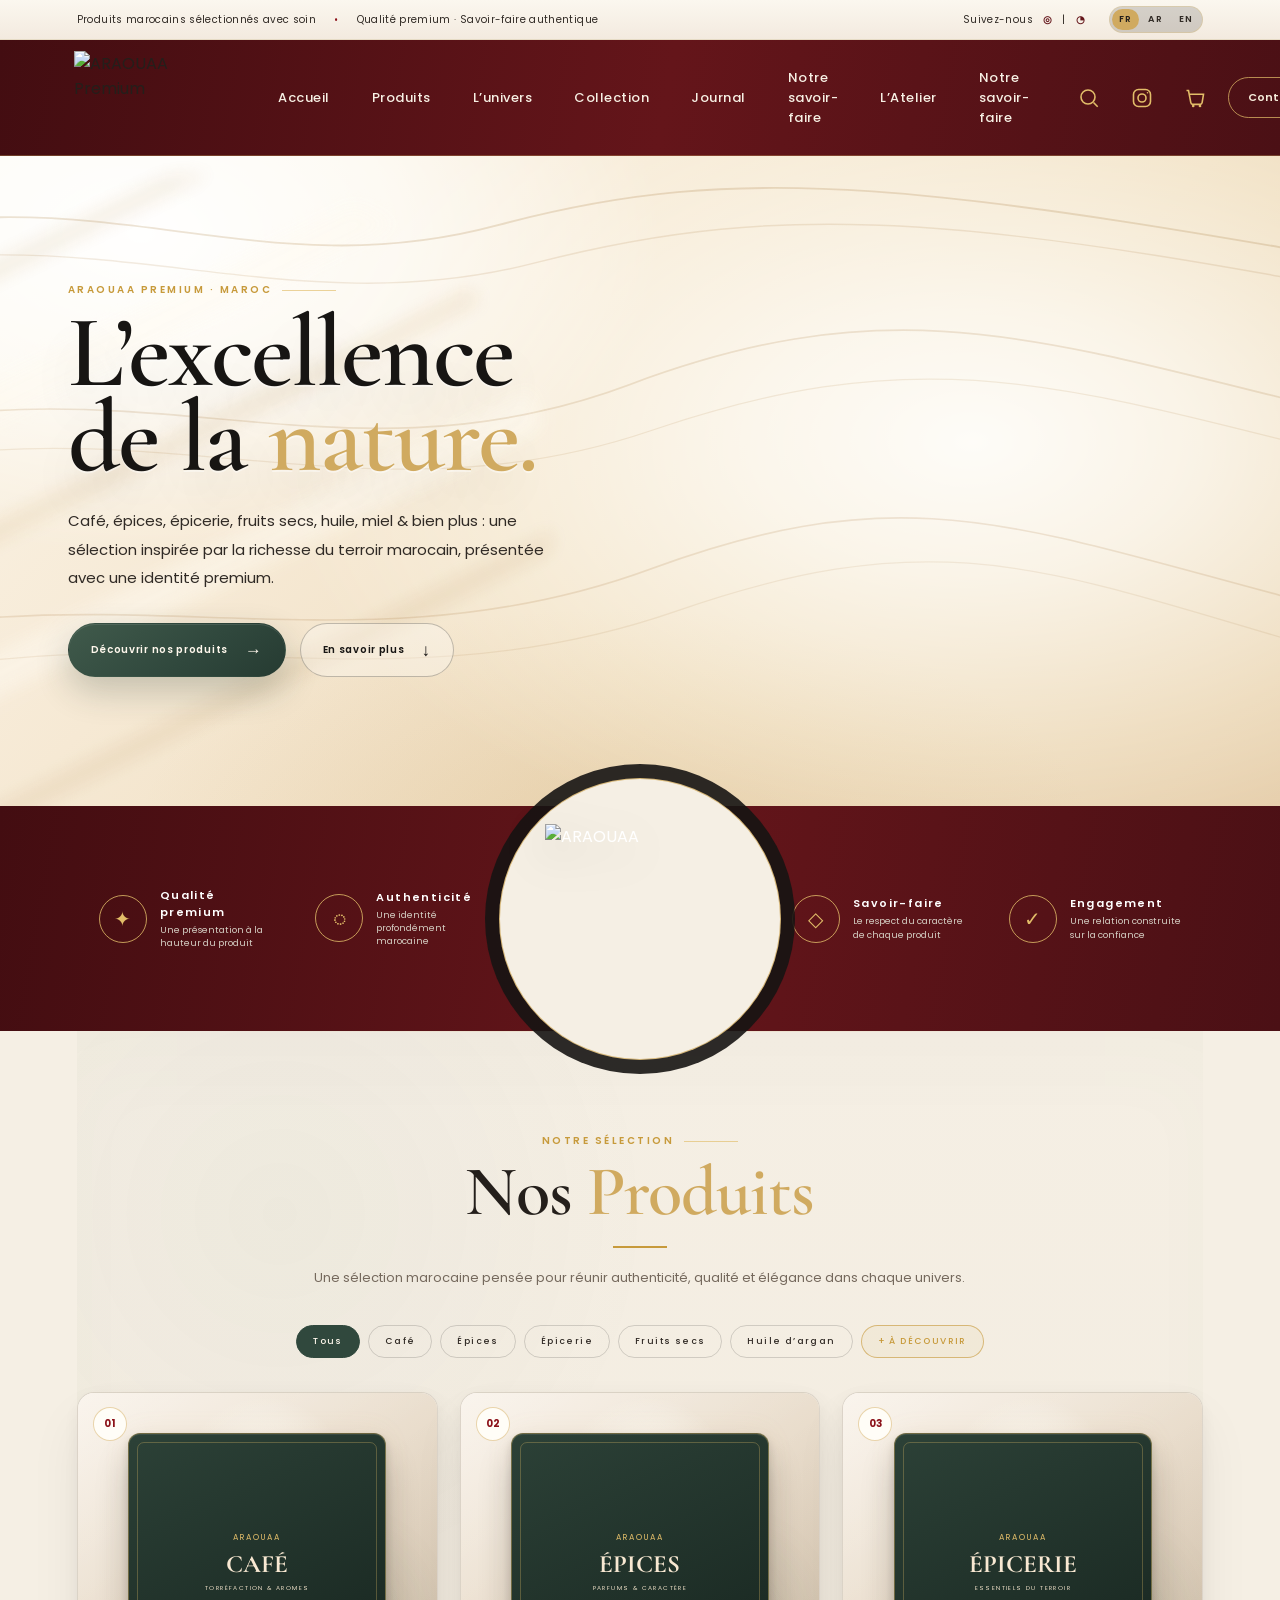
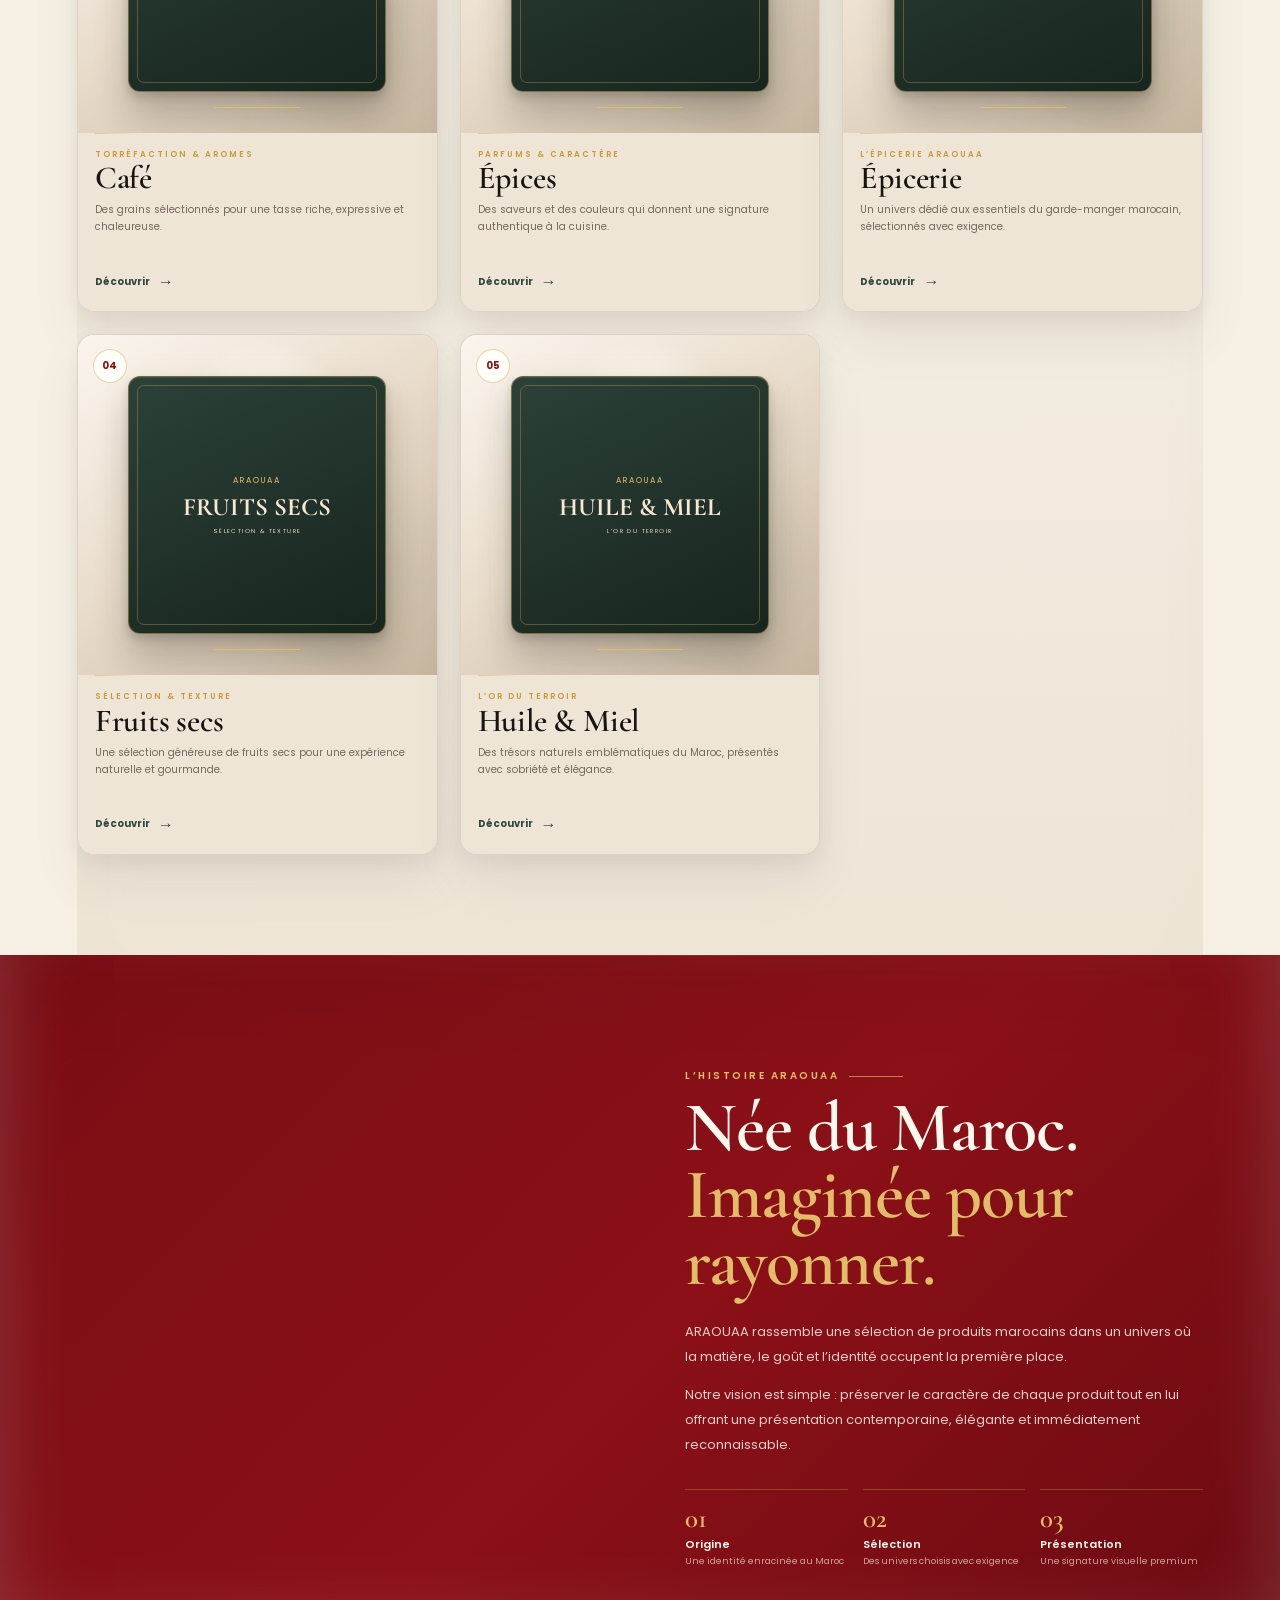
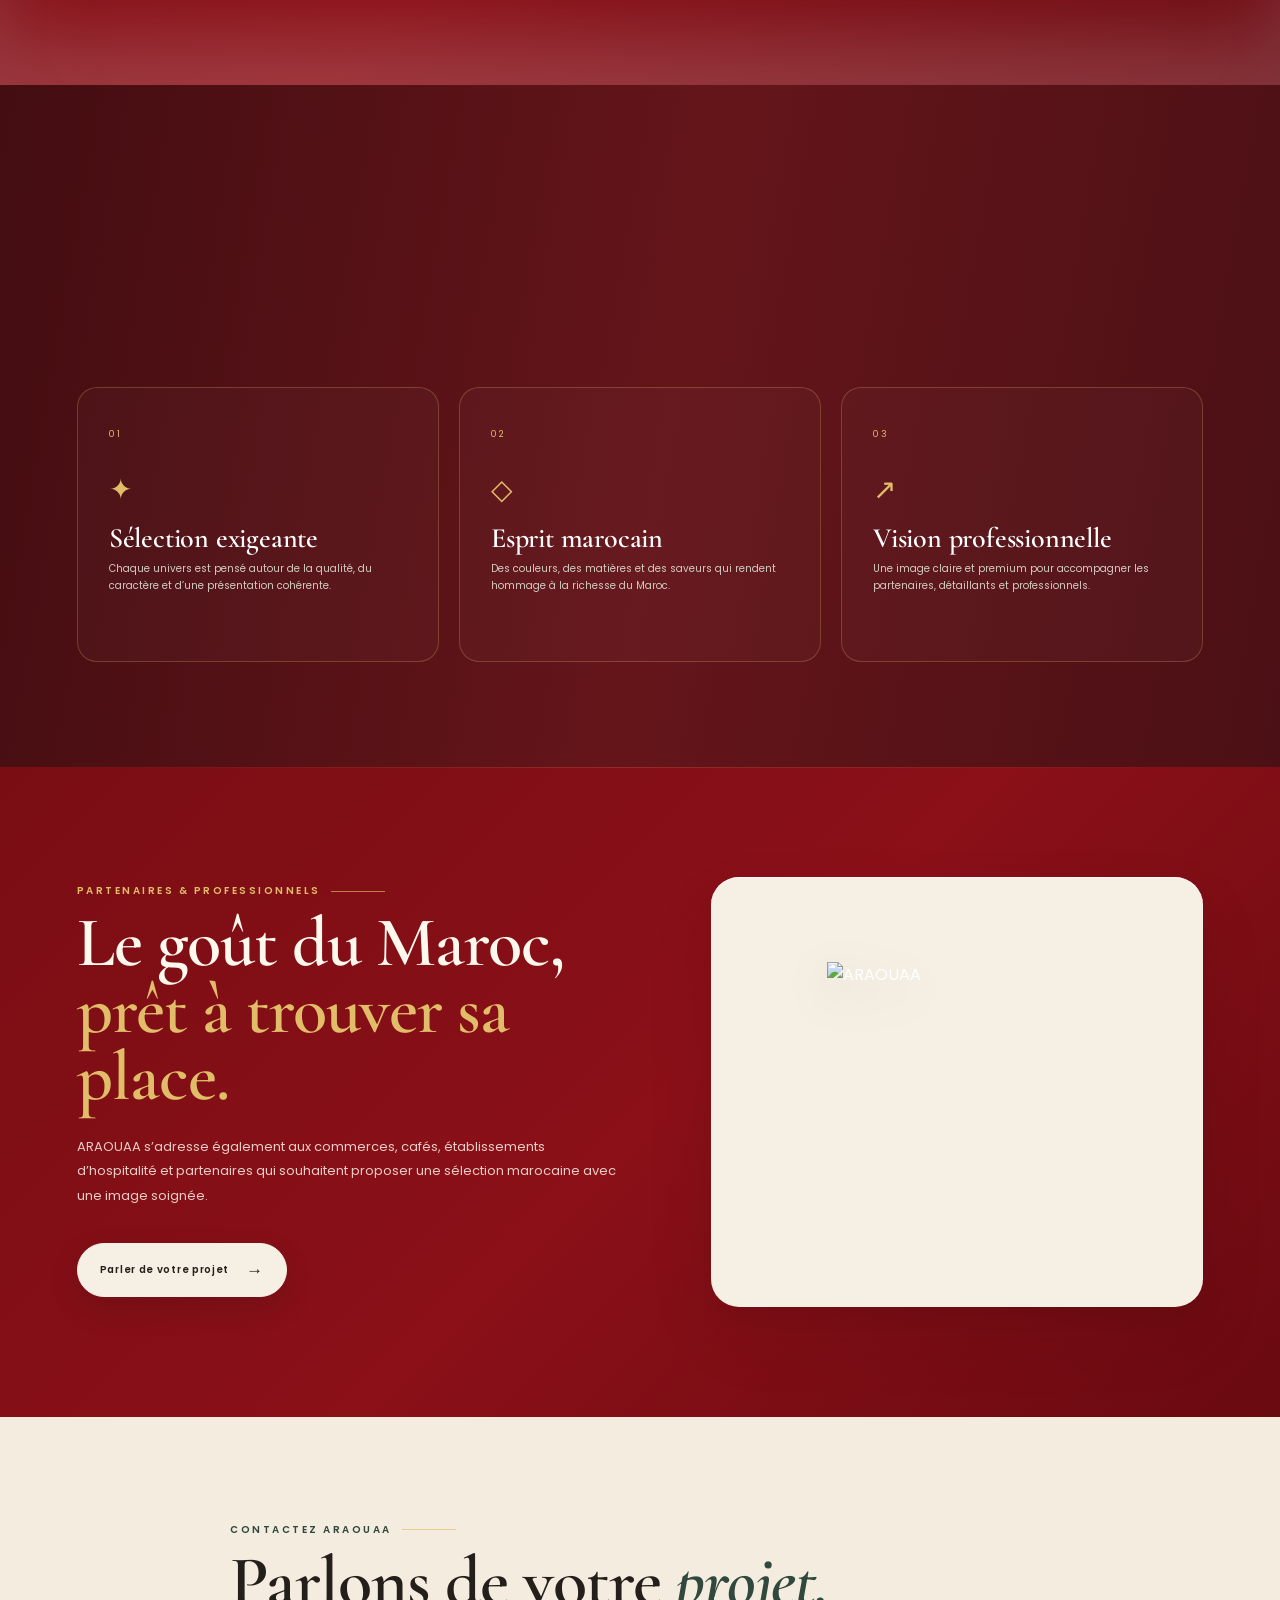
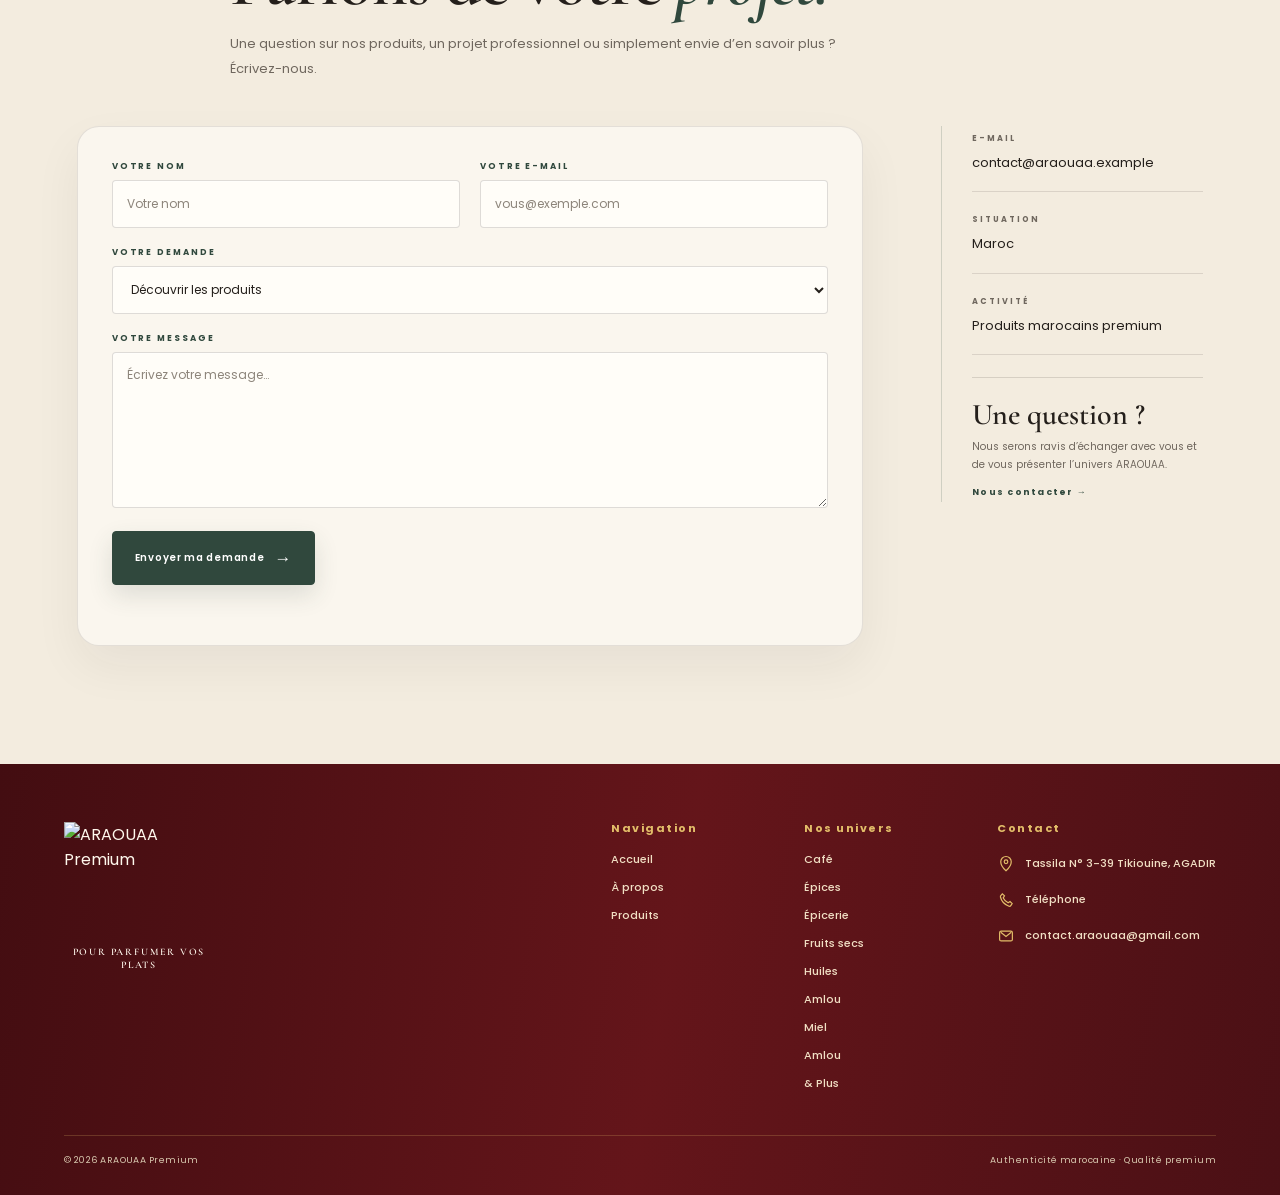
==== commit d25d93ae: "Remove unused stylesheet DOM identifiers" ====
--- a/index.html
+++ b/index.html
@@ -10,10 +10,10 @@
 <link rel="preconnect" href="https://fonts.gstatic.com" crossorigin>
 <link href="https://fonts.googleapis.com/css2?family=Cormorant+Garamond:wght@500;600;700&family=Poppins:wght@300;400;500;600;700&display=swap" rel="stylesheet">
 <link rel="stylesheet" href="style.css?v=20260918-silk">
-<link id="araouaa-visual-enhancements" rel="stylesheet" href="araouaa-visual-enhancements.css?v=20261002-arrival1">
-<link id="araouaa-light-engine" rel="stylesheet" href="araouaa-light-engine.css?v=20261002-arrival1">
-<link id="araouaa-homepage-contact" rel="stylesheet" href="homepage-contact.css?v=20261002-arrival1">
-<link id="araouaa-visual-lock" rel="stylesheet" href="araouaa-theme.css?v=20261002-arrival1">
+<link rel="stylesheet" href="araouaa-visual-enhancements.css?v=20261002-arrival1">
+<link rel="stylesheet" href="araouaa-light-engine.css?v=20261002-arrival1">
+<link rel="stylesheet" href="homepage-contact.css?v=20261002-arrival1">
+<link rel="stylesheet" href="araouaa-theme.css?v=20261002-arrival1">
 </head>
 <body>
 <div class="announcement">
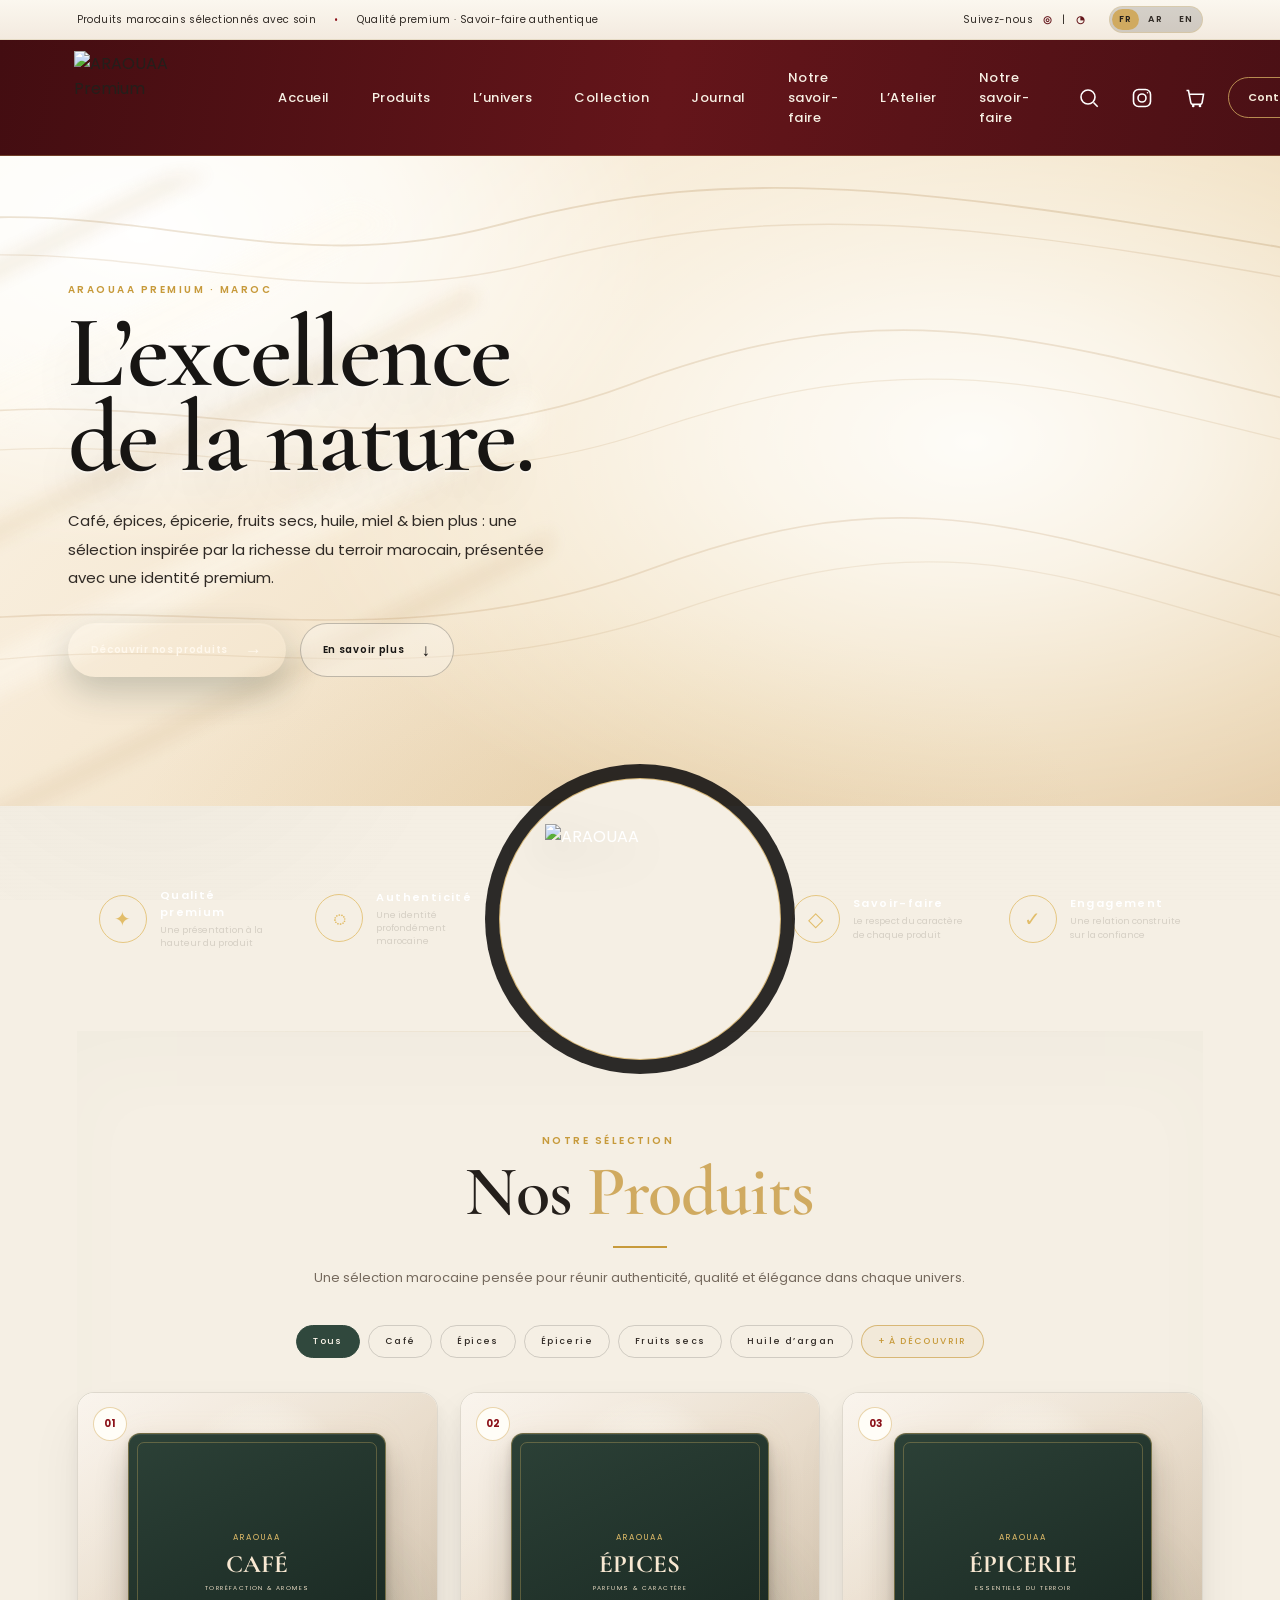
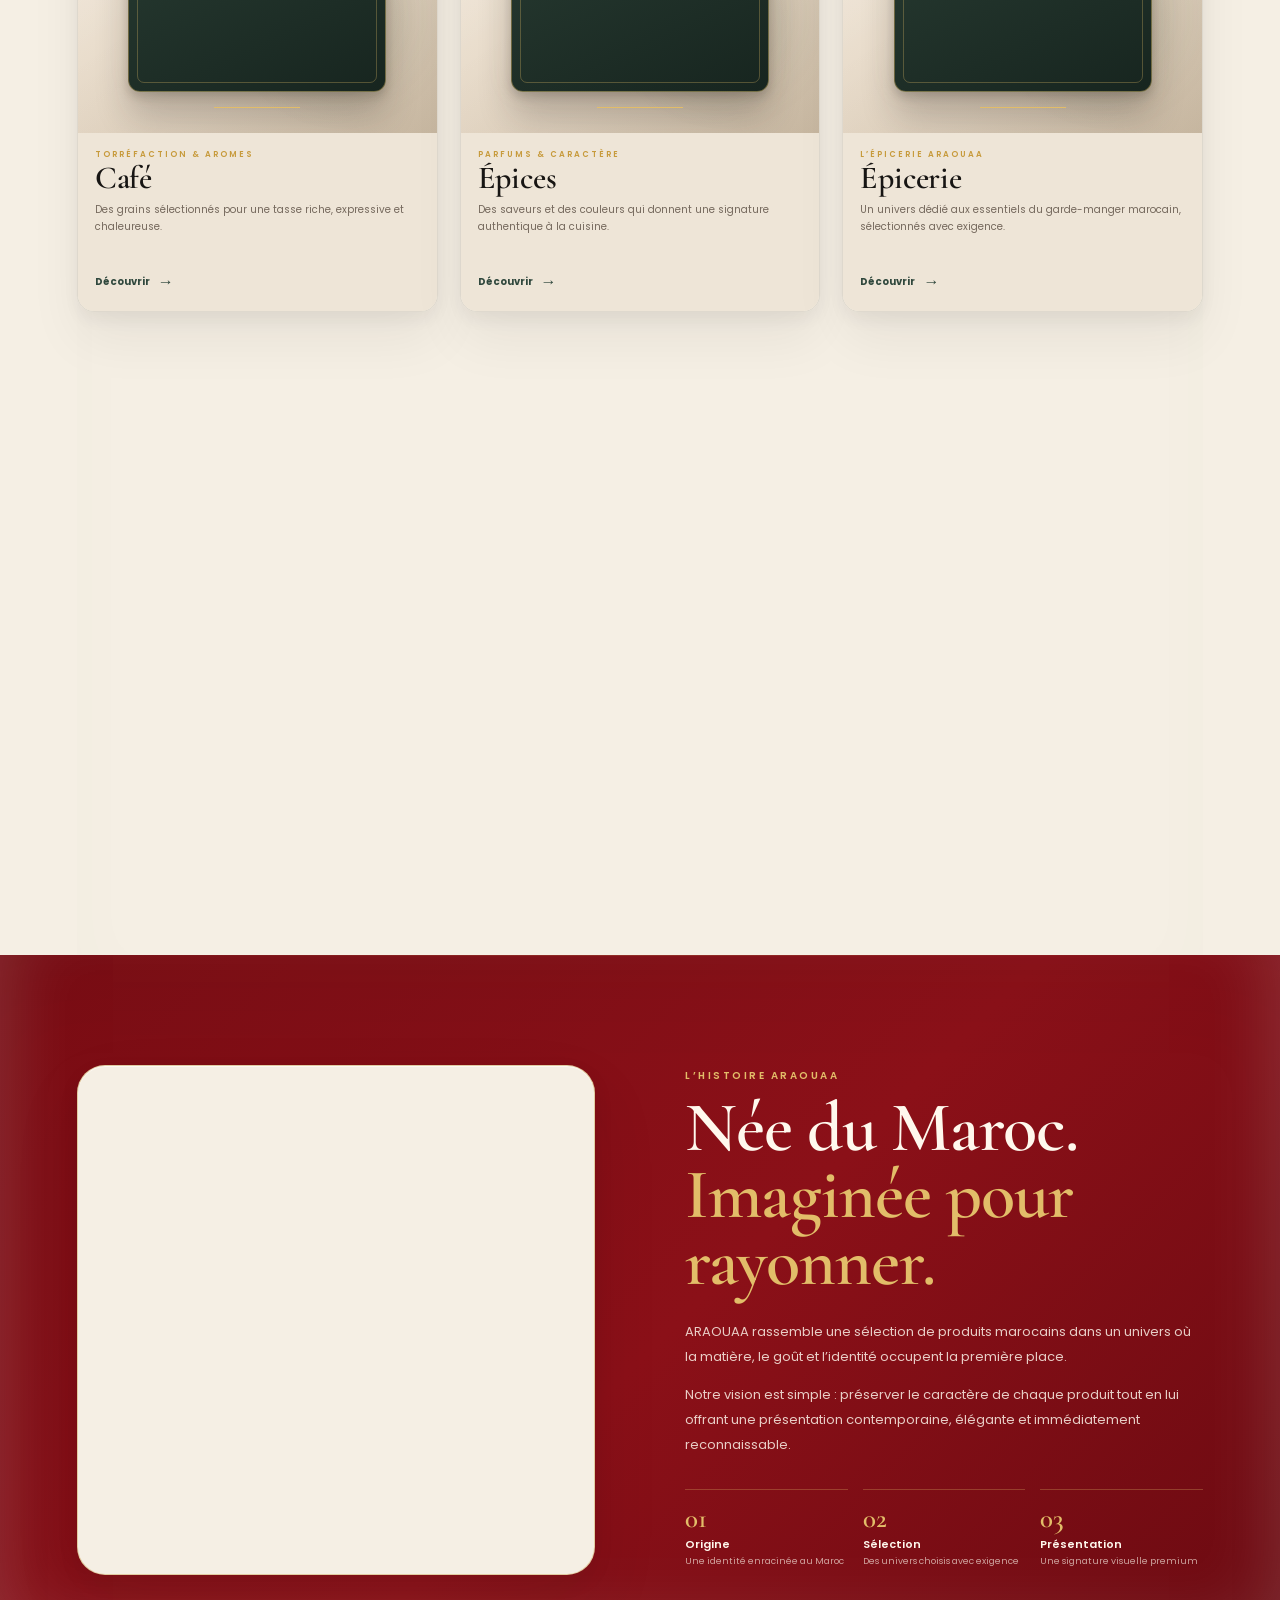
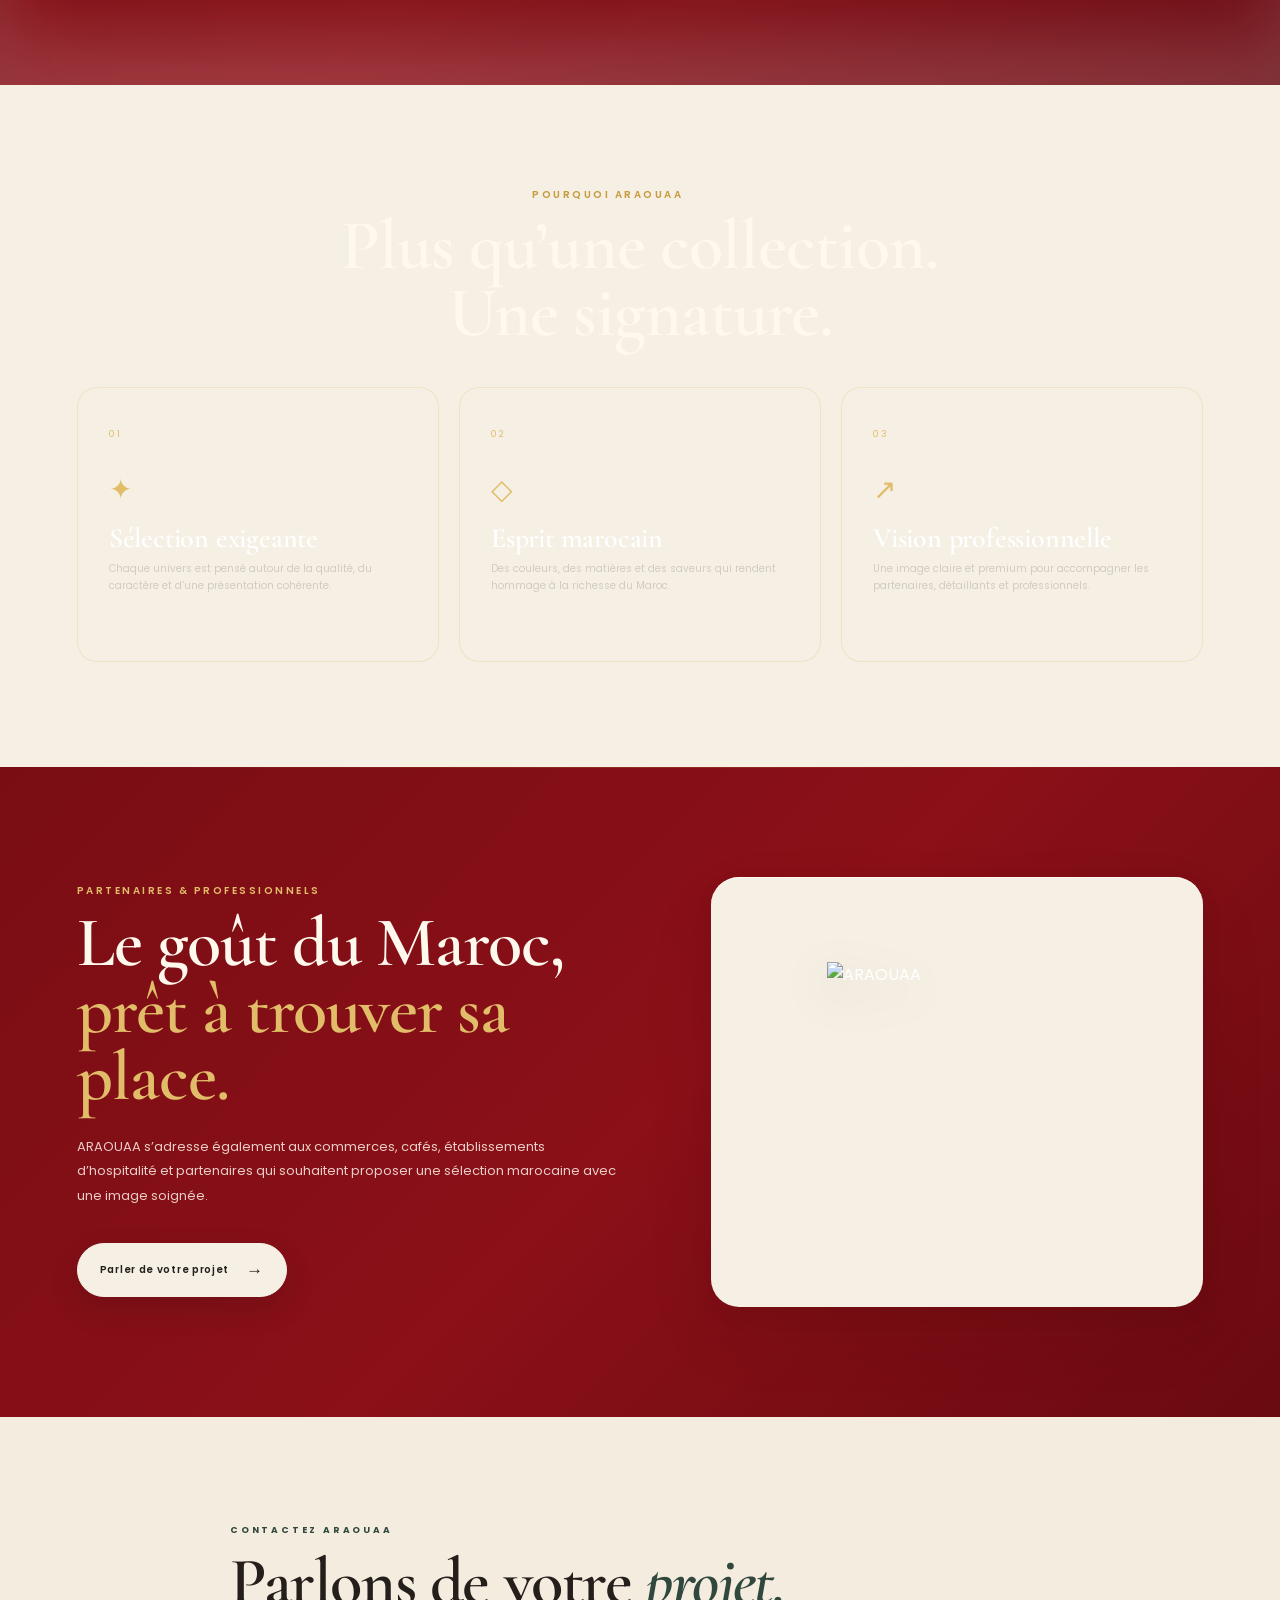
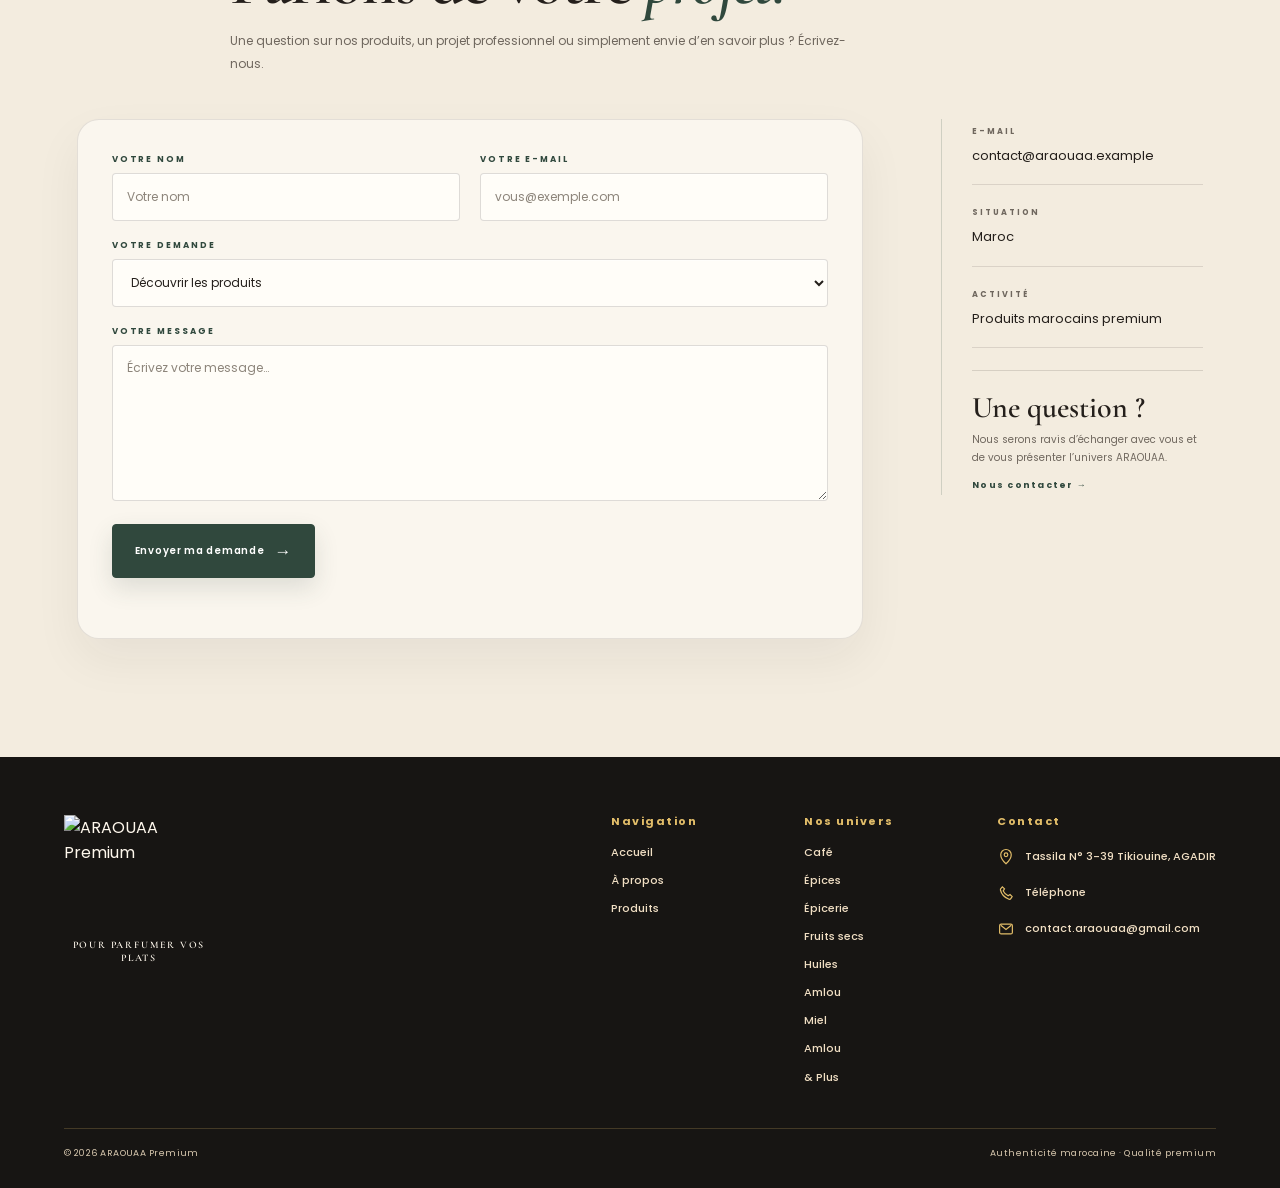
==== commit 67ac8726: "Consolidate visual layers into canonical theme and remove legacy leftovers" ====
--- a/index.html
+++ b/index.html
@@ -10,10 +10,7 @@
 <link rel="preconnect" href="https://fonts.gstatic.com" crossorigin>
 <link href="https://fonts.googleapis.com/css2?family=Cormorant+Garamond:wght@500;600;700&family=Poppins:wght@300;400;500;600;700&display=swap" rel="stylesheet">
 <link rel="stylesheet" href="style.css?v=20260918-silk">
-<link rel="stylesheet" href="araouaa-visual-enhancements.css?v=20261002-arrival1">
-<link rel="stylesheet" href="araouaa-light-engine.css?v=20261002-arrival1">
-<link rel="stylesheet" href="homepage-contact.css?v=20261002-arrival1">
-<link rel="stylesheet" href="araouaa-theme.css?v=20261002-arrival1">
+<link rel="stylesheet" href="araouaa-theme.css?v=20261002-clean1">
 </head>
 <body>
 <div class="announcement">
--- a/style.css
+++ b/style.css
@@ -21,7 +21,7 @@
 .products .section-heading{margin-bottom:34px}
 .quality-mark:before{background:var(--cream)}
 .quality-mark img{filter:drop-shadow(0 12px 22px rgba(23,21,19,.18))}
-.partner-card:before,.partner-card:after{content:none!important;display:none!important}
+.partner-card:before,.partner-card:after{content:none;display:none}
 .partner-card img{width:260px;height:260px;object-fit:contain;display:block;position:relative;z-index:2;filter:drop-shadow(0 14px 24px rgba(23,21,19,.16))}
 
 /* Homepage product cards use the current product-page visual language. */
@@ -57,13 +57,13 @@
 /* ARAOUAA luxury visual direction — shared DNA with the newer world pages. */
 :root{--ara-world-cream:#f5efe4;--ara-world-paper:#eee5d7;--ara-world-ink:#241f1b;--ara-world-muted:#746b61;--ara-world-cocoa:#171513;--ara-world-gold:#d0aa60;--ara-world-green:#30483d}
 body:not(.world-page){background:var(--ara-world-cream);color:var(--ara-world-ink)}
-body:not(.world-page) .hero{background:radial-gradient(circle at 15% 10%,#fffdf8 0,var(--ara-world-cream) 42%,#dfd2bf 100%)}
-body:not(.world-page) .hero-backdrop{background:linear-gradient(90deg,rgba(245,239,228,.94),rgba(245,239,228,.16) 58%,transparent 100%)}
+
+
 body:not(.world-page) .button-primary{background:var(--ara-world-green);box-shadow:0 12px 30px rgba(48,72,61,.22)}
 body:not(.world-page) .button-primary:hover{background:#1e3028}
 body:not(.world-page) .hero h1 em,body:not(.world-page) .section-heading h2 em,body:not(.world-page) .story-copy h2 em,body:not(.world-page) .partner-copy h2 em{color:var(--ara-world-gold)}
 body:not(.world-page) .products{background:var(--ara-world-cream)}
-body:not(.world-page) .story{background:linear-gradient(135deg,#7a0d14 0%,#8b1018 52%,#6a0a11 100%)!important;color:#fff8ed}
+body:not(.world-page) .story{background:linear-gradient(135deg,#7a0d14 0%,#8b1018 52%,#6a0a11 100%);color:#fff8ed}
 body:not(.world-page) .story-visual{background-color:var(--ara-world-cream);border-color:rgba(208,170,96,.5)}
 body:not(.world-page) .story-copy h2,body:not(.world-page) .partner-copy h2,body:not(.world-page) .section-heading h2{color:var(--ara-world-ink)}
 body:not(.world-page) .filter-chip:hover,body:not(.world-page) .filter-chip.active{background:var(--ara-world-green);border-color:var(--ara-world-green)}
@@ -82,57 +82,57 @@
 /* Accueil story + partners: matched full-bleed burgundy bands. Keep both logo cards untouched. */
 body:not(.world-page):not(.products-page) .story,
 body:not(.world-page):not(.products-page) .partners{
-  width:100%!important;
-  max-width:none!important;
-  margin:0!important;
-  padding:110px 6%!important;
-  background:linear-gradient(135deg,#7a0d14 0%,#8b1018 52%,#6a0a11 100%)!important;
-  color:#fff8ed!important;
+  width:100%;
+  max-width:none;
+  margin:0;
+  padding:110px 6%;
+  background:linear-gradient(135deg,#7a0d14 0%,#8b1018 52%,#6a0a11 100%);
+  color:#fff8ed;
 }
 body:not(.world-page):not(.products-page) .story-copy h2,
 body:not(.world-page):not(.products-page) .partner-copy h2{
-  color:#fff8ed!important;
+  color:#fff8ed;
 }
 body:not(.world-page):not(.products-page) .story-copy h2 em,
 body:not(.world-page):not(.products-page) .partner-copy h2 em{
-  color:#e2bd69!important;
+  color:#e2bd69;
 }
 body:not(.world-page):not(.products-page) .story-copy>p:not(.eyebrow),
 body:not(.world-page):not(.products-page) .partner-copy>p:not(.eyebrow){
-  color:rgba(255,248,237,.82)!important;
+  color:rgba(255,248,237,.82);
 }
 body:not(.world-page):not(.products-page) .story-copy>.eyebrow,
 body:not(.world-page):not(.products-page) .partner-copy>.eyebrow{
-  color:#e2bd69!important;
+  color:#e2bd69;
 }
-body:not(.world-page):not(.products-page) .story-points div{border-top-color:rgba(226,189,105,.28)!important}
-body:not(.world-page):not(.products-page) .story-points span{color:#fff8ed!important}
-body:not(.world-page):not(.products-page) .story-points small{color:rgba(255,248,237,.64)!important}
-body:not(.world-page):not(.products-page) .story-points strong{color:#e2bd69!important}
+body:not(.world-page):not(.products-page) .story-points div{border-top-color:rgba(226,189,105,.28)}
+body:not(.world-page):not(.products-page) .story-points span{color:#fff8ed}
+body:not(.world-page):not(.products-page) .story-points small{color:rgba(255,248,237,.64)}
+body:not(.world-page):not(.products-page) .story-points strong{color:#e2bd69}
 body:not(.world-page):not(.products-page) .story-visual,
 body:not(.world-page):not(.products-page) .partner-card{
-  background-color:var(--ara-world-cream)!important;
+  background-color:var(--ara-world-cream);
 }
 
 /* Refine the Le goût du Maroc CTA — lower, cream like the logo panel, black typography. */
 body:not(.world-page):not(.products-page) .partner-copy .button-primary{
-  margin-top:34px!important;
-  background:var(--ara-world-cream)!important;
-  color:var(--ara-world-ink)!important;
-  border-color:var(--ara-world-cream)!important;
-  box-shadow:0 12px 30px rgba(23,21,19,.16)!important;
+  margin-top:34px;
+  background:var(--ara-world-cream);
+  color:var(--ara-world-ink);
+  border-color:var(--ara-world-cream);
+  box-shadow:0 12px 30px rgba(23,21,19,.16);
 }
 body:not(.world-page):not(.products-page) .partner-copy .button-primary:hover,
 body:not(.world-page):not(.products-page) .partner-copy .button-primary:focus-visible{
-  background:#fffaf2!important;
-  color:#171513!important;
-  border-color:#fffaf2!important;
-  box-shadow:0 15px 34px rgba(23,21,19,.22)!important;
+  background:#fffaf2;
+  color:#171513;
+  border-color:#fffaf2;
+  box-shadow:0 15px 34px rgba(23,21,19,.22);
 }
 
 @media(max-width:900px){
   body:not(.world-page):not(.products-page) .story,
-  body:not(.world-page):not(.products-page) .partners{padding:84px 6%!important}
+  body:not(.world-page):not(.products-page) .partners{padding:84px 6%}
 }
 
 
--- a/araouaa-theme.css
+++ b/araouaa-theme.css
@@ -1,6 +1,812 @@
+/* ARAOUAA canonical visual theme — the single shared visual direction. */
+
+/* Source order intentionally preserves the established cascade: visual depth → light → homepage contact → final palette/chrome. */
+
+/* ARAOUAA visual direction — restrained cinematic depth, editorial rhythm and tactile surfaces. */
+
+html{scroll-behavior:smooth}
+
+
+/* Fine material grain: deliberately almost invisible and kept behind page content. */
+body::before{
+  content:"";
+  position:fixed;
+  inset:0;
+  z-index:0;
+  pointer-events:none;
+  opacity:.018;
+  background-image:
+    repeating-linear-gradient(0deg,rgba(23,21,19,.32) 0 1px,transparent 1px 4px),
+    repeating-linear-gradient(90deg,rgba(255,255,255,.32) 0 1px,transparent 1px 5px);
+  mix-blend-mode:multiply;
+}
+
+/* Scroll progress becomes a discreet brand line rather than a widget. */
+.ara-scroll-progress{
+  position:fixed;
+  top:0;
+  left:0;
+  width:100%;
+  height:2px;
+  z-index:100000;
+  pointer-events:none;
+  background:linear-gradient(90deg,var(--ara-gold),var(--ara-gold-light));
+  transform-origin:left center;
+  transform:scaleX(var(--ara-scroll-p,0));
+  box-shadow:0 0 12px rgba(208,170,96,.22);
+}
+
+/* Shared cinematic emphasis. */
+body:not(.world-page) .hero{position:relative;overflow:hidden}
+body:not(.world-page) .hero::after{content:"";position:absolute;inset:-10%;z-index:0;pointer-events:none;background:radial-gradient(circle at 72% 38%,rgba(208,170,96,.15),transparent 26%),radial-gradient(circle at 18% 72%,rgba(82,107,89,.08),transparent 30%);animation:ara-hero-breathe 11s ease-in-out infinite alternate}
+body:not(.world-page) .hero-inner{position:relative;z-index:1}
+body:not(.world-page) .hero-backdrop{animation:ara-hero-drift 18s ease-in-out infinite alternate}
+body:not(.world-page) .hero h1{letter-spacing:-2.2px;text-shadow:0 18px 36px rgba(36,31,27,.08)}
+body:not(.world-page) .hero .eyebrow,body:not(.world-page) .section-heading .eyebrow,body:not(.world-page) .story-copy>.eyebrow,body:not(.world-page) .partner-copy>.eyebrow{position:relative}
+body:not(.world-page) .hero .eyebrow::after,body:not(.world-page) .section-heading .eyebrow::after,body:not(.world-page) .story-copy>.eyebrow::after,body:not(.world-page) .partner-copy>.eyebrow::after{content:"";display:inline-block;width:0;height:1px;margin-left:10px;vertical-align:middle;background:var(--ara-gold);opacity:.65;animation:ara-eyebrow-rule 1.2s .35s ease-out forwards}
+
+/* Homepage cards: more like photographed objects, less like UI tiles. */
+body:not(.world-page) .product-card{transition:transform .5s cubic-bezier(.2,.75,.2,1),border-color .45s ease,box-shadow .5s cubic-bezier(.2,.75,.2,1)}
+body:not(.world-page) .product-card::before{content:"";position:absolute;inset:0;z-index:3;pointer-events:none;background:linear-gradient(115deg,transparent 30%,rgba(255,255,255,.22) 46%,transparent 58%);transform:translateX(-120%);transition:transform .9s cubic-bezier(.2,.75,.2,1)}
+body:not(.world-page) .product-card:hover::before{transform:translateX(120%)}
+body:not(.world-page) .product-card .product-image::before{content:"";position:absolute;inset:-15%;background:radial-gradient(circle at 50% 45%,rgba(255,255,255,.34),transparent 24%),radial-gradient(circle at 68% 62%,rgba(82,107,89,.11),transparent 26%);filter:blur(10px);animation:ara-card-light 9s ease-in-out infinite alternate}
+body:not(.world-page) .product-card .pantry-art{transition:transform .55s cubic-bezier(.2,.75,.2,1),box-shadow .55s ease,filter .55s ease}
+body:not(.world-page) .product-card:hover .pantry-art{transform:translateY(-5px) scale(1.012);box-shadow:0 24px 34px rgba(35,24,17,.22),0 0 30px rgba(208,170,96,.08);filter:saturate(1.04)}
+body:not(.world-page) .product-card .product-content{position:relative}
+body:not(.world-page) .product-card .product-content::before{content:"";position:absolute;top:0;left:17px;width:42px;height:1px;background:linear-gradient(90deg,var(--ara-gold),transparent);opacity:.72}
+body:not(.world-page) .product-link span{display:inline-block;transition:transform .3s ease}
+body:not(.world-page) .product-link:hover span{transform:translateX(5px)}
+
+/* Editorial breathing space between sections. */
+body:not(.world-page) .products,body:not(.world-page) .story,body:not(.world-page) .partners,body:not(.world-page) .contact{position:relative}
+body:not(.world-page) .products::before,body:not(.world-page) .story::before,body:not(.world-page) .partners::before,body:not(.world-page) .contact::before{content:"";position:absolute;left:7%;right:7%;top:0;height:1px;background:linear-gradient(90deg,transparent,rgba(208,170,96,.34),transparent);opacity:.55}
+body:not(.world-page) .story-visual,body:not(.world-page) .partner-card{transition:transform .7s cubic-bezier(.2,.75,.2,1),box-shadow .7s ease}
+body:not(.world-page) .story-visual:hover,body:not(.world-page) .partner-card:hover{transform:translateY(-6px);box-shadow:0 28px 60px rgba(35,24,17,.13)}
+
+/* Premium depth for the quality/value bands. */
+body:not(.world-page) .quality-strip{background:radial-gradient(circle at 50% 50%,rgba(82,107,89,.26),transparent 36%),linear-gradient(135deg,var(--ara-cocoa),var(--ara-deep))}
+body:not(.world-page) .values{background:radial-gradient(circle at 82% 24%,rgba(208,170,96,.12),transparent 28%),linear-gradient(135deg,var(--ara-deep),var(--ara-green))}
+body:not(.world-page) .values .value-card{transition:transform .45s cubic-bezier(.2,.75,.2,1),border-color .35s ease,background .35s ease}
+body:not(.world-page) .values .value-card:hover{transform:translateY(-8px);background:rgba(255,255,255,.035);border-color:rgba(223,189,122,.35)}
+
+/* ---------------- WORLD PAGES ---------------- */
+.world-page{background:radial-gradient(circle at 85% 10%,rgba(208,170,96,.06),transparent 22%),var(--world-cream)}
+.world-page .world-section,.world-page .world-feature,.world-page .world-quote{position:relative}
+.world-page .world-section::before,.world-page .world-feature::before,.world-page .world-quote::before{content:"";position:absolute;left:7%;right:7%;top:0;height:1px;background:linear-gradient(90deg,transparent,rgba(208,170,96,.28),transparent);opacity:.52;pointer-events:none}
+.world-page .world-card,.world-page .world-product,.world-page .journal-card,.world-page .collection-feature,.world-page .collection-small{transition:transform .55s cubic-bezier(.2,.75,.2,1),box-shadow .55s ease,filter .55s ease}
+.world-page .world-card::after,.world-page .journal-card::after,.world-page .collection-feature::after,.world-page .collection-small::after{content:"";position:absolute;inset:0;pointer-events:none;background:linear-gradient(115deg,transparent 30%,rgba(255,255,255,.12) 48%,transparent 62%);transform:translateX(-120%);transition:transform .9s cubic-bezier(.2,.75,.2,1)}
+.world-page .world-card:hover,.world-page .world-product:hover,.world-page .journal-card:hover,.world-page .collection-feature:hover,.world-page .collection-small:hover{transform:translateY(-7px);box-shadow:0 24px 50px rgba(23,21,19,.16);filter:saturate(1.03)}
+.world-page .world-card:hover::after,.world-page .journal-card:hover::after,.world-page .collection-feature:hover::after,.world-page .collection-small:hover::after{transform:translateX(120%)}
+.world-page .world-card h3,.world-page .journal-card h3,.world-page .collection-feature h3,.world-page .collection-small h3{transition:transform .45s ease}
+.world-page .world-card:hover h3,.world-page .journal-card:hover h3,.world-page .collection-feature:hover h3,.world-page .collection-small:hover h3{transform:translateX(4px)}
+.world-page .world-feature-media{animation:ara-feature-pan 18s ease-in-out infinite alternate;transform-origin:center center}
+.world-page .world-quote{background:linear-gradient(135deg,#ded3c3,#e7ddcd 52%,#d7c8b2)}
+.world-page .world-quote p{text-shadow:0 10px 25px rgba(36,31,27,.06)}
+
+
+/* Stronger editorial rhythm for the Savoir-faire story. */
+.world-page--savoir-faire .sf-process{background:radial-gradient(circle at 78% 15%,rgba(208,170,96,.11),transparent 24%),linear-gradient(135deg,var(--ara-deep),var(--ara-green))}
+.world-page--savoir-faire .sf-process-grid article{transition:transform .45s ease,background .45s ease,border-color .45s ease}
+.world-page--savoir-faire .sf-process-grid article:hover{transform:translateY(-6px);background:rgba(255,255,255,.025)}
+.world-page--savoir-faire .sf-origin-visual{background:radial-gradient(circle at 50% 48%,rgba(208,170,96,.13),transparent 32%),linear-gradient(145deg,var(--ara-cream),#ded2c0)}
+
+
+
+
+
+
+/* Atelier: richer material and light without adding clutter. */
+.world-page--atelier .atelier-process-panel{background:radial-gradient(circle at 72% 26%,rgba(208,170,96,.11),transparent 24%),linear-gradient(135deg,var(--ara-deep),var(--ara-green))}
+.world-page--atelier .atelier-logistics{background:linear-gradient(135deg,#ded3c3,#e9e0d3)}
+.world-page--atelier .atelier-manifesto{position:relative;z-index:0;isolation:isolate;background:radial-gradient(circle at 50% 0,rgba(208,170,96,.12),transparent 30%),linear-gradient(135deg,var(--ara-deep),var(--ara-green));color:#f7f0e4}
+.world-page--atelier .atelier-manifesto::before{content:"";position:absolute;inset:0;z-index:-1;background:linear-gradient(135deg,rgba(255,255,255,.02),transparent 45%,rgba(0,0,0,.06));pointer-events:none}
+.world-page--atelier .atelier-manifesto>*{position:relative;z-index:1}
+.world-page--atelier .atelier-manifesto h2{color:#f7f0e4;text-shadow:0 18px 40px rgba(0,0,0,.22);opacity:1;transform:none;filter:none}
+.world-page--atelier .atelier-manifesto h2 em{color:var(--ara-gold-light)}
+.world-page--atelier .atelier-manifesto .world-kicker{color:var(--ara-gold-light)}
+
+/* View-linked motion: progressively reveal visual layers as they enter the viewport. */
+@supports (animation-timeline:view()){
+  body:not(.world-page) .section-heading,body:not(.world-page) .story-copy,body:not(.world-page) .partner-copy,body:not(.world-page) .contact-form,body:not(.world-page) .contact-info{animation:ara-rise-in linear both;animation-timeline:view();animation-range:entry 0% cover 26%}
+  body:not(.world-page) .product-card{animation:ara-card-rise linear both;animation-timeline:view();animation-range:entry 0% cover 22%}
+  .world-page .world-title,.world-page .world-intro,.world-page .world-grid,.world-page .world-feature-copy,.world-page .world-list,.world-page .world-quote,.world-page .sf-process-grid,.world-page .sf-origin-copy,.world-page .sf-closing{animation:ara-rise-in linear both;animation-timeline:view();animation-range:entry 0% cover 24%}
+  .world-page .world-stage-art img{animation-name:world-cinema-product,ara-stage-scroll;animation-duration:8s,1ms;animation-timing-function:ease-in-out,linear;animation-iteration-count:infinite,1;animation-fill-mode:both;animation-timeline:auto,view();animation-range:normal,entry 0% cover 55%}
+  /* Dark closing panels should never inherit the low-opacity state of editorial reveals. */
+  .world-page .sf-closing h2,.world-page .atelier-manifesto .world-title{opacity:1;transform:none;filter:none}
+}
+
+@keyframes ara-hero-breathe{from{transform:scale(.98);opacity:.72}to{transform:scale(1.03);opacity:1}}
+@keyframes ara-hero-drift{from{transform:scale(1.02) translate3d(0,0,0)}to{transform:scale(1.07) translate3d(-.7%,.4%,0)}}
+@keyframes ara-eyebrow-rule{to{width:54px}}
+@keyframes ara-card-light{from{transform:translate3d(-1%,0,0) scale(.98);opacity:.68}to{transform:translate3d(1.5%,-1%,0) scale(1.04);opacity:1}}
+@keyframes ara-feature-pan{from{background-position:49% 52%;transform:scale(1)}to{background-position:53% 47%;transform:scale(1.035)}}
+@keyframes ara-rise-in{from{opacity:.1;transform:translate3d(0,34px,0)}to{opacity:1;transform:none}}
+@keyframes ara-card-rise{from{opacity:.18;transform:translate3d(0,28px,0) scale(.985)}to{opacity:1;transform:none}}
+@keyframes ara-stage-scroll{from{translate:0 22px}to{translate:0 -18px}}
+
+@media(max-width:900px){html::before{background-size:115px auto}body::before{opacity:.016}.world-page .world-feature-media{animation-duration:22s}}
+
+@media(prefers-reduced-motion:reduce){
+  html{scroll-behavior:auto}
+  html::before{display:none}
+  .ara-scroll-progress{transform:none;opacity:.45}
+  body::before{display:none}
+  body:not(.world-page) .hero::after,body:not(.world-page) .hero-backdrop,body:not(.world-page) .product-card .product-image::before,.world-page .world-feature-media,body:not(.world-page) .hero .eyebrow::after,body:not(.world-page) .section-heading .eyebrow::after,body:not(.world-page) .story-copy>.eyebrow::after,body:not(.world-page) .partner-copy>.eyebrow::after{animation:none}
+  body:not(.world-page) .product-card:hover,body:not(.world-page) .story-visual:hover,body:not(.world-page) .partner-card:hover,.world-page .world-card:hover,.world-page .world-product:hover,.world-page .journal-card:hover,.world-page .collection-feature:hover,.world-page .collection-small:hover,.world-page--savoir-faire .sf-process-grid article:hover{transform:none}
+}
+
+/* ARAOUAA Light Engine — tonal color, physical depth, material atmosphere and editorial light. */
+
+/* The page now behaves as a family of lighting states, not a single-color skin. */
+html{
+  --ara-light-x:72%;
+  --ara-light-y:18%;
+  --ara-scene-lift:0;
+}
+
+body{
+  background:
+    radial-gradient(circle at var(--ara-light-x) var(--ara-light-y),rgba(223,189,122,.045),transparent 18%),
+    linear-gradient(180deg,var(--ara-paper-2),var(--ara-paper-1));
+}
+
+/* A soft ambient light field sits below content and never washes typography. */
+body::after{
+  content:"";
+  position:fixed;
+  inset:0;
+  z-index:0;
+  pointer-events:none;
+  background:
+    radial-gradient(circle at var(--ara-light-x) var(--ara-light-y),rgba(255,250,239,.18),transparent 22%),
+    radial-gradient(circle at 12% 74%,rgba(82,107,89,.045),transparent 24%);
+}
+
+body > *{position:relative;z-index:1}
+
+/* ---------------- HEADER / CHROME ---------------- */
+.announcement{
+  background:linear-gradient(180deg,#fbf7ef 0%,#f3eadf 100%);
+  border-bottom-color:rgba(169,138,80,.26);
+}
+.announcement .dot{box-shadow:0 0 0 4px rgba(208,170,96,.08),0 0 14px rgba(208,170,96,.18)}
+header.products-header{
+  background:
+    radial-gradient(circle at 72% 0,rgba(208,170,96,.08),transparent 24%),
+    linear-gradient(100deg,var(--ara-night-0),var(--ara-forest-0) 50%,#1c2a23 100%);
+  box-shadow:0 12px 32px rgba(17,20,18,.18);
+}
+header.products-header::after{
+  content:"";
+  position:absolute;
+  left:0;right:0;bottom:-1px;height:1px;
+  background:linear-gradient(90deg,transparent,rgba(223,189,122,.48),transparent);
+  pointer-events:none;
+}
+header.products-header .products-main-nav a::after{background:linear-gradient(90deg,var(--ara-gold-1),var(--ara-gold-2))}
+header.products-header .products-header-contact{
+  box-shadow:inset 0 1px 0 rgba(255,255,255,.08),0 8px 24px rgba(0,0,0,.12);
+}
+
+/* ---------------- HOMEPAGE ATMOSPHERE ---------------- */
+body:not(.world-page) .hero-backdrop{
+  filter:saturate(.96) contrast(1.035) brightness(.985);
+}
+body:not(.world-page) .hero h1{
+  text-shadow:0 2px 0 rgba(255,255,255,.45),0 24px 50px rgba(36,31,27,.11);
+}
+body:not(.world-page) .hero h1 em{color:var(--ara-gold-1)}
+body:not(.world-page) .button-primary{
+  background:linear-gradient(145deg,var(--ara-forest-2),var(--ara-forest-1) 58%,var(--ara-forest-0));
+  box-shadow:0 14px 34px rgba(38,59,50,.24),inset 0 1px 0 rgba(255,255,255,.10);
+}
+body:not(.world-page) .button-primary:hover{background:linear-gradient(145deg,#4c6957,var(--ara-forest-1) 58%,var(--ara-night-1))}
+
+body:not(.world-page) .products{
+  background:
+    radial-gradient(circle at 18% 12%,rgba(82,107,89,.045),transparent 23%),
+    linear-gradient(180deg,var(--ara-paper-2),#f2ebdf 62%,var(--ara-paper-1));
+}
+body:not(.world-page) .story{
+  background:
+    radial-gradient(circle at 82% 24%,rgba(208,170,96,.07),transparent 28%),
+    linear-gradient(135deg,var(--ara-paper-1),var(--ara-paper-2) 54%,#e4d8c8);
+}
+body:not(.world-page) .values{
+  background:
+    radial-gradient(circle at 79% 16%,rgba(223,189,122,.12),transparent 24%),
+    radial-gradient(circle at 12% 84%,rgba(82,107,89,.18),transparent 25%),
+    linear-gradient(125deg,var(--ara-night-1),var(--ara-forest-0) 46%,var(--ara-forest-1));
+}
+body:not(.world-page) .quality-strip{
+  background:
+    radial-gradient(circle at 50% 42%,rgba(82,107,89,.25),transparent 38%),
+    linear-gradient(115deg,var(--ara-night-0),var(--ara-deep,#263b32) 54%,#1a2921);
+}
+
+/* Homepage cards get three distinct light/shadow layers. */
+body:not(.world-page) .product-card{
+  background:linear-gradient(145deg,#f2eadf,var(--ara-paper-1));
+  box-shadow:0 8px 20px rgba(35,24,17,.06),0 28px 54px rgba(35,24,17,.06),inset 0 1px 0 rgba(255,255,255,.62);
+}
+body:not(.world-page) .product-card .product-image{
+  background:
+    radial-gradient(circle at 52% 26%,rgba(255,253,247,.95),transparent 27%),
+    radial-gradient(circle at 68% 72%,rgba(82,107,89,.08),transparent 26%),
+    linear-gradient(145deg,#f8f1e7,#e4d6c3 62%,#d5c4ac);
+}
+body:not(.world-page) .product-card .pantry-art{
+  background:linear-gradient(155deg,#2c4137,#17251f);
+  box-shadow:
+    0 5px 8px rgba(23,21,19,.16),
+    0 25px 34px rgba(23,21,19,.20),
+    0 0 28px rgba(208,170,96,.08),
+    inset 0 1px 0 rgba(255,255,255,.08);
+}
+body:not(.world-page) .product-card:hover{
+  transform:translateY(-9px);
+  box-shadow:0 10px 20px rgba(35,24,17,.07),0 34px 66px rgba(35,24,17,.14),inset 0 1px 0 rgba(255,255,255,.72);
+}
+body:not(.world-page) .story-visual,
+body:not(.world-page) .partner-card{
+  box-shadow:0 8px 22px rgba(35,24,17,.06),0 30px 70px rgba(35,24,17,.08),inset 0 1px 0 rgba(255,255,255,.65);
+}
+
+/* ---------------- PRODUCT CATALOGUE ---------------- */
+.products-page{
+  background:
+    radial-gradient(circle at 78% 0,rgba(208,170,96,.055),transparent 22%),
+    linear-gradient(180deg,var(--ara-paper-2),var(--ara-paper-1));
+}
+.products-page .products-hero{
+  background:
+    radial-gradient(circle at 75% 35%,rgba(223,189,122,.14),transparent 25%),
+    radial-gradient(circle at 14% 78%,rgba(82,107,89,.08),transparent 27%),
+    linear-gradient(122deg,var(--ara-paper-3),var(--ara-paper-2) 48%,#dacdb9);
+}
+.products-page .origin-section{
+  background:linear-gradient(180deg,var(--ara-paper-2),#efe6da);
+}
+.products-page .category-spices,
+.products-page .category-pantry{
+  background:
+    radial-gradient(circle at 12% 10%,rgba(82,107,89,.04),transparent 24%),
+    linear-gradient(180deg,var(--ara-paper-2),var(--ara-paper-1));
+}
+.products-page .category-heading{
+  background:
+    radial-gradient(circle at 82% 0,rgba(208,170,96,.10),transparent 25%),
+    linear-gradient(110deg,var(--ara-night-0),var(--ara-forest-0) 52%,var(--ara-night-1));
+  box-shadow:0 0 0 100vmax var(--ara-night-0),0 14px 30px rgba(20,20,17,.18);
+}
+.products-page .category-heading .category-number{
+  background:linear-gradient(145deg,var(--ara-gold-2),var(--ara-gold-1) 46%,var(--ara-gold-0));
+  box-shadow:inset 0 1px 0 rgba(255,255,255,.48),0 7px 18px rgba(20,17,12,.22);
+}
+.products-page .product-items .product-item{
+  background:linear-gradient(145deg,#f3eadf,var(--ara-paper-1));
+  box-shadow:0 10px 24px rgba(35,24,17,.065),0 26px 56px rgba(35,24,17,.07),inset 0 1px 0 rgba(255,255,255,.62);
+}
+.products-page .product-item-image{
+  background:
+    radial-gradient(circle at 50% 26%,rgba(255,253,247,.95),transparent 28%),
+    radial-gradient(circle at 68% 72%,rgba(82,107,89,.07),transparent 25%),
+    linear-gradient(145deg,#f8f1e7,#dfd0bb);
+}
+.products-page .product-item:hover{
+  transform:translateY(-8px);
+  box-shadow:0 12px 26px rgba(35,24,17,.08),0 34px 68px rgba(35,24,17,.13),inset 0 1px 0 rgba(255,255,255,.72);
+}
+.products-page .product-story{
+  background:
+    radial-gradient(circle at 78% 24%,rgba(223,189,122,.09),transparent 25%),
+    linear-gradient(125deg,var(--ara-night-1),var(--ara-forest-0) 55%,var(--ara-forest-1));
+}
+.products-page .product-story-visual{
+  box-shadow:0 18px 38px rgba(0,0,0,.13),inset 0 1px 0 rgba(255,255,255,.55);
+}
+
+/* ---------------- WORLD HEROES ---------------- */
+.world-page .world-hero{
+  background:
+    radial-gradient(circle at 78% 28%,rgba(223,189,122,.09),transparent 28%),
+    radial-gradient(circle at 22% 82%,rgba(82,107,89,.11),transparent 26%),
+    linear-gradient(125deg,var(--ara-night-0),var(--ara-forest-0) 48%,var(--ara-forest-1));
+}
+.world-page .world-hero-media{
+  opacity:.56;
+  filter:saturate(.86) contrast(1.08) brightness(.82);
+}
+.world-page .world-hero-media::after{
+  background:
+    linear-gradient(90deg,rgba(12,18,15,.94),rgba(22,34,28,.74) 42%,rgba(48,72,61,.28) 70%,rgba(23,21,19,.12)),
+    linear-gradient(180deg,rgba(208,170,96,.05),transparent 45%,rgba(10,14,12,.34));
+}
+.world-page .world-hero::after{
+  background:
+    radial-gradient(circle at 77% 42%,rgba(223,189,122,.16),transparent 27%),
+    linear-gradient(115deg,transparent 38%,rgba(255,246,224,.08) 51%,transparent 63%);
+  animation:ara-light-sweep 13s ease-in-out infinite alternate;
+}
+.world-page .world-eyebrow{color:var(--ara-gold-2)}
+.world-page .world-hero h1{text-shadow:0 22px 48px rgba(0,0,0,.26),0 1px 0 rgba(255,255,255,.05)}
+.world-page .world-stage::after{
+  background:radial-gradient(ellipse,rgba(0,0,0,.70),transparent 68%);
+  box-shadow:0 -8px 34px rgba(208,170,96,.05);
+}
+.world-page .world-stage-art::before{
+  background:
+    radial-gradient(circle at 50% 44%,rgba(255,230,174,.15),transparent 22%),
+    radial-gradient(circle at 50% 50%,rgba(208,170,96,.12),rgba(48,72,61,.05) 47%,transparent 72%);
+}
+.world-page .world-stage-art img{
+  filter:
+    drop-shadow(0 9px 10px rgba(0,0,0,.22))
+    drop-shadow(0 32px 28px rgba(0,0,0,.30))
+    drop-shadow(0 4px 11px rgba(223,189,122,.10));
+}
+
+/* ---------------- WORLD SECTIONS ---------------- */
+.world-page .world-section{
+  background:
+    radial-gradient(circle at 86% 8%,rgba(208,170,96,.045),transparent 22%),
+    linear-gradient(180deg,var(--ara-paper-2),var(--ara-paper-1));
+}
+.world-page .world-feature{
+  background:
+    radial-gradient(circle at 72% 12%,rgba(208,170,96,.08),transparent 24%),
+    linear-gradient(130deg,var(--ara-night-0),var(--ara-forest-0) 52%,#18241e);
+}
+.world-page .world-feature-media{
+  filter:saturate(.91) contrast(1.06) brightness(.90);
+}
+.world-page .world-quote{
+  background:
+    radial-gradient(circle at 50% 0,rgba(255,255,255,.22),transparent 24%),
+    linear-gradient(135deg,#d8cdbd,#eee4d6 54%,#d1c0a8);
+}
+.world-page .world-collection-grid .collection-feature{
+  background:
+    radial-gradient(circle at 78% 14%,rgba(223,189,122,.12),transparent 26%),
+    linear-gradient(135deg,#476150,#21372d 58%,#18241e);
+}
+.world-page .world-collection-grid .collection-small{
+  background:linear-gradient(145deg,#826949,#4f3c27);
+}
+.world-page .world-collection-grid .collection-small.dark{
+  background:linear-gradient(145deg,#3e3530,#211c19);
+}
+.world-page .world-products .world-product{
+  background:linear-gradient(145deg,#f2e8dc,#e5d9ca);
+}
+.world-page .journal-grid .journal-card:first-child{
+  background:
+    radial-gradient(circle at 78% 12%,rgba(223,189,122,.11),transparent 24%),
+    linear-gradient(145deg,#607264,#263b32 58%,#1a2921);
+}
+.world-page .journal-grid .journal-card:nth-child(2){background:linear-gradient(145deg,#aa8a60,#765c39)}
+.world-page .journal-grid .journal-card:nth-child(3){background:linear-gradient(145deg,#51453f,#2a2420)}
+
+/* ---------------- SAVOIR-FAIRE / ATELIER ---------------- */
+.world-page--savoir-faire .sf-process,
+.world-page--atelier .atelier-process-panel{
+  background:
+    radial-gradient(circle at 76% 16%,rgba(223,189,122,.13),transparent 23%),
+    radial-gradient(circle at 15% 86%,rgba(82,107,89,.14),transparent 24%),
+    linear-gradient(125deg,var(--ara-night-1),var(--ara-forest-0) 55%,var(--ara-forest-1));
+}
+.world-page--savoir-faire .sf-origin-visual,
+.world-page--atelier .atelier-logistics{
+  background:
+    radial-gradient(circle at 80% 18%,rgba(208,170,96,.06),transparent 25%),
+    linear-gradient(135deg,#ded2c2,#f0e7dc 55%,#d6c6af);
+}
+.world-page--atelier .atelier-manifesto{
+  background:
+    radial-gradient(circle at 50% 0,rgba(223,189,122,.14),transparent 29%),
+    radial-gradient(circle at 12% 90%,rgba(82,107,89,.12),transparent 25%),
+    linear-gradient(125deg,var(--ara-night-0),var(--ara-forest-0) 56%,var(--ara-forest-1));
+  box-shadow:inset 0 1px 0 rgba(255,255,255,.035);
+}
+.world-page--atelier .atelier-manifesto h2{
+  text-shadow:0 24px 52px rgba(0,0,0,.28),0 1px 0 rgba(255,255,255,.04);
+}
+
+/* ---------------- MATERIAL DETAILS ---------------- */
+.world-page .world-rule,
+.products-page .section-rule{
+  background:linear-gradient(90deg,var(--ara-gold-0),var(--ara-gold-2),transparent);
+  box-shadow:0 0 12px rgba(208,170,96,.13);
+}
+.world-page .world-card,
+.world-page .journal-card,
+.world-page .collection-feature,
+.world-page .collection-small{
+  box-shadow:0 12px 26px rgba(23,21,19,.08),0 30px 62px rgba(23,21,19,.08),inset 0 1px 0 rgba(255,255,255,.045);
+}
+.world-page .world-card:hover,
+.world-page .journal-card:hover,
+.world-page .collection-feature:hover,
+.world-page .collection-small:hover{
+  box-shadow:0 12px 24px rgba(23,21,19,.10),0 38px 74px rgba(23,21,19,.15),inset 0 1px 0 rgba(255,255,255,.06);
+}
+.world-page .world-step,
+.world-page .world-list-item{
+  border-color:rgba(169,138,80,.20);
+}
+
+/* Scene-to-scene color continuity at major boundaries. */
+body:not(.world-page) .products{box-shadow:inset 0 40px 70px rgba(82,107,89,.025)}
+body:not(.world-page) .story{box-shadow:inset 0 50px 80px rgba(36,31,27,.035),inset 0 -50px 80px rgba(255,255,255,.18)}
+.world-page .world-feature{box-shadow:0 -34px 64px rgba(38,59,50,.05),0 34px 64px rgba(23,21,19,.08)}
+
+
+/* ---------------- MOTION ---------------- */
+@keyframes ara-light-sweep{
+  from{transform:translateX(-3%) scale(1);opacity:.55}
+  to{transform:translateX(3%) scale(1.035);opacity:1}
+}
+
+@media (pointer:fine){
+  body:not(.world-page) .product-card .product-image,
+  .world-page .world-card,
+  .world-page .journal-card,
+  .world-page .collection-feature,
+  .world-page .collection-small{
+    transition:transform .7s cubic-bezier(.2,.75,.2,1),box-shadow .7s ease,filter .7s ease,background-position .9s ease;
+  }
+  .world-page .world-card:hover,
+  .world-page .journal-card:hover,
+  .world-page .collection-feature:hover,
+  .world-page .collection-small:hover{filter:saturate(1.045)}
+}
+
+@media (max-width:850px){
+  body::after{background:radial-gradient(circle at 72% 12%,rgba(255,250,239,.11),transparent 23%)}
+  .world-page .world-hero-media{opacity:.48;filter:saturate(.84) contrast(1.06) brightness(.76)}
+  .products-page .category-heading{box-shadow:0 0 0 100vmax var(--ara-night-0)}
+}
+
+@media (prefers-reduced-motion:reduce){
+  body::after,
+  .world-page .world-hero::after{animation:none}
+}
+
+/* ARAOUAA — homepage closing contact. Single source of truth for the homepage contact section. */
+
+body:not(.world-page):not(.products-page) .contact {
+  width: 100%;
+  max-width: none;
+  margin: 0;
+  padding: 108px 6% 118px;
+  position: relative;
+  overflow: hidden;
+  background: #f3ecdf;
+  color: #241f1b;
+}
+
+body:not(.world-page):not(.products-page) .contact::before,
+body:not(.world-page):not(.products-page) .contact::after,
+body:not(.world-page):not(.products-page) .contact .section-heading::before,
+body:not(.world-page):not(.products-page) .contact .section-heading::after {
+  display: none;
+  content: none;
+}
+
+/* Contact content stays readable without relying on reveal timing. */
+body:not(.world-page):not(.products-page) .contact .section-heading,
+body:not(.world-page):not(.products-page) .contact .contact-layout,
+body:not(.world-page):not(.products-page) .contact .contact-form,
+body:not(.world-page):not(.products-page) .contact .contact-info,
+body:not(.world-page):not(.products-page) .contact .contact-highlight,
+body:not(.world-page):not(.products-page) .contact .field-row,
+body:not(.world-page):not(.products-page) .contact .info-block {
+  opacity: 1;
+  visibility: visible;
+  transform: none;
+  filter: none;
+  animation: none;
+  animation-timeline: none;
+}
+
+body:not(.world-page):not(.products-page) .contact .section-heading {
+  width: min(1180px, 100%);
+  max-width: 820px;
+  margin: 0 auto 44px;
+  text-align: left;
+  position: relative;
+  z-index: 1;
+}
+
+body:not(.world-page):not(.products-page) .contact .section-heading .eyebrow {
+  margin: 0 0 14px;
+  color: #30483d;
+  font-size: 9px;
+  font-weight: 700;
+  letter-spacing: 2.8px;
+  line-height: 1.3;
+  text-transform: uppercase;
+}
+
+body:not(.world-page):not(.products-page) .contact .section-heading h2 {
+  max-width: 760px;
+  margin: 0 0 17px;
+  color: #241f1b;
+  font-family: "Cormorant Garamond", Georgia, serif;
+  font-size: clamp(50px, 5.2vw, 70px);
+  line-height: .95;
+  letter-spacing: -1.4px;
+  font-weight: 600;
+}
+
+body:not(.world-page):not(.products-page) .contact .section-heading h2 em {
+  color: #30483d;
+  font-style: italic;
+}
+
+body:not(.world-page):not(.products-page) .contact .section-heading > p:last-child {
+  max-width: 640px;
+  margin: 0;
+  color: #6f675e;
+  font-size: 12px;
+  line-height: 1.85;
+}
+
+body:not(.world-page):not(.products-page) .contact-layout {
+  width: min(1180px, 100%);
+  margin: 0 auto;
+  display: grid;
+  grid-template-columns: minmax(0, 1.5fr) minmax(250px, .5fr);
+  gap: 78px;
+  align-items: start;
+  position: relative;
+  z-index: 1;
+}
+
+body:not(.world-page):not(.products-page) .contact-form {
+  min-width: 0;
+  display: flex;
+  flex-direction: column;
+  padding: 34px 34px 30px;
+  background: #faf6ee;
+  border: 1px solid rgba(36, 31, 27, .11);
+  box-shadow: 0 20px 48px rgba(36, 31, 27, .06);
+}
+
+body:not(.world-page):not(.products-page) .contact-form .field-row {
+  display: grid;
+  grid-template-columns: repeat(2, minmax(0, 1fr));
+  gap: 20px;
+}
+
+body:not(.world-page):not(.products-page) .contact-form label {
+  display: flex;
+  flex-direction: column;
+  gap: 8px;
+  min-width: 0;
+  margin: 0 0 19px;
+  color: #30483d;
+  font-size: 8.5px;
+  font-weight: 700;
+  letter-spacing: 1.9px;
+  line-height: 1.3;
+  text-transform: uppercase;
+}
+
+body:not(.world-page):not(.products-page) .contact-form input,
+body:not(.world-page):not(.products-page) .contact-form select,
+body:not(.world-page):not(.products-page) .contact-form textarea {
+  display: block;
+  width: 100%;
+  min-width: 0;
+  min-height: 48px;
+  box-sizing: border-box;
+  margin: 0;
+  padding: 13px 14px;
+  border: 1px solid rgba(36, 31, 27, .15);
+  border-radius: 4px;
+  outline: none;
+  background: #fffdf8;
+  color: #241f1b;
+  box-shadow: inset 0 1px 0 rgba(255, 255, 255, .5);
+  font-family: Poppins, Arial, sans-serif;
+  font-size: 12px;
+  font-weight: 400;
+  line-height: 1.5;
+  transition: border-color .2s ease, box-shadow .2s ease, background-color .2s ease;
+}
+
+body:not(.world-page):not(.products-page) .contact-form textarea {
+  min-height: 156px;
+  resize: vertical;
+}
+
+body:not(.world-page):not(.products-page) .contact-form select {
+  appearance: auto;
+  cursor: pointer;
+}
+
+body:not(.world-page):not(.products-page) .contact-form input::placeholder,
+body:not(.world-page):not(.products-page) .contact-form textarea::placeholder {
+  color: #8d857b;
+  opacity: 1;
+}
+
+body:not(.world-page):not(.products-page) .contact-form input:hover,
+body:not(.world-page):not(.products-page) .contact-form select:hover,
+body:not(.world-page):not(.products-page) .contact-form textarea:hover {
+  border-color: rgba(48, 72, 61, .3);
+}
+
+body:not(.world-page):not(.products-page) .contact-form input:focus,
+body:not(.world-page):not(.products-page) .contact-form select:focus,
+body:not(.world-page):not(.products-page) .contact-form textarea:focus {
+  border-color: #30483d;
+  box-shadow: 0 0 0 3px rgba(48, 72, 61, .075);
+  background: #fffefb;
+}
+
+body:not(.world-page):not(.products-page) .contact-form .button-primary {
+  align-self: flex-start;
+  display: inline-flex;
+  align-items: center;
+  justify-content: center;
+  gap: 10px;
+  min-height: 47px;
+  margin: 4px 0 0;
+  padding: 13px 22px;
+  border: 1px solid #30483d;
+  border-radius: 4px;
+  background: #30483d;
+  color: #fff;
+  box-shadow: 0 10px 24px rgba(48, 72, 61, .14);
+  transition: background-color .2s ease, border-color .2s ease, transform .2s ease, box-shadow .2s ease;
+}
+
+body:not(.world-page):not(.products-page) .contact-form .button-primary span {
+  color: #fff;
+}
+
+body:not(.world-page):not(.products-page) .contact-form .button-primary:hover,
+body:not(.world-page):not(.products-page) .contact-form .button-primary:focus-visible {
+  background: #1f3129;
+  border-color: #1f3129;
+  color: #fff;
+  transform: translateY(-1px);
+  box-shadow: 0 13px 28px rgba(48, 72, 61, .18);
+}
+
+body:not(.world-page):not(.products-page) .contact-form .form-message {
+  display: block;
+  min-height: 18px;
+  margin: 12px 0 0;
+  color: #6f675e;
+  font-size: 10px;
+  line-height: 1.6;
+}
+
+body:not(.world-page):not(.products-page) .contact-info {
+  min-width: 0;
+  padding: 7px 0 0 30px;
+  border-left: 1px solid rgba(48, 72, 61, .18);
+  background: transparent;
+}
+
+body:not(.world-page):not(.products-page) .contact-info .info-block {
+  margin: 0 0 22px;
+  padding: 0 0 18px;
+  border-bottom: 1px solid rgba(36, 31, 27, .12);
+}
+
+body:not(.world-page):not(.products-page) .contact-info .info-block:last-of-type {
+  margin-bottom: 28px;
+}
+
+body:not(.world-page):not(.products-page) .contact-info .info-block > span {
+  display: block;
+  margin: 0 0 7px;
+  color: #6f675e;
+  font-size: 8px;
+  font-weight: 700;
+  letter-spacing: 2px;
+  text-transform: uppercase;
+}
+
+body:not(.world-page):not(.products-page) .contact-info .info-block a,
+body:not(.world-page):not(.products-page) .contact-info .info-block p {
+  display: block;
+  margin: 0;
+  color: #241f1b;
+  font-size: 13px;
+  line-height: 1.65;
+}
+
+body:not(.world-page):not(.products-page) .contact-info .info-block a:hover {
+  color: #30483d;
+}
+
+body:not(.world-page):not(.products-page) .contact-highlight {
+  width: auto;
+  height: auto;
+  margin: 0;
+  padding: 22px 0 0;
+  border: 0;
+  border-top: 1px solid rgba(36, 31, 27, .14);
+  border-radius: 0;
+  background: transparent;
+  box-shadow: none;
+  display: block;
+  text-align: left;
+}
+
+body:not(.world-page):not(.products-page) .contact-highlight strong {
+  display: block;
+  margin: 0 0 8px;
+  color: #241f1b;
+  font-family: "Cormorant Garamond", Georgia, serif;
+  font-size: 30px;
+  font-weight: 600;
+  line-height: 1;
+}
+
+body:not(.world-page):not(.products-page) .contact-highlight p {
+  max-width: 340px;
+  margin: 0;
+  color: #6f675e;
+  font-size: 10px;
+  line-height: 1.75;
+}
+
+body:not(.world-page):not(.products-page) .contact-highlight a {
+  display: inline-flex;
+  margin-top: 13px;
+  color: #30483d;
+  font-size: 9px;
+  font-weight: 700;
+  letter-spacing: 1.25px;
+}
+
+@media (max-width: 900px) {
+  body:not(.world-page):not(.products-page) .contact {
+    padding: 88px 6% 96px;
+  }
+
+  body:not(.world-page):not(.products-page) .contact-layout {
+    grid-template-columns: 1fr;
+    gap: 46px;
+  }
+
+  body:not(.world-page):not(.products-page) .contact-info {
+    padding: 28px 0 0;
+    border-left: 0;
+    border-top: 1px solid rgba(48, 72, 61, .18);
+  }
+}
+
+@media (max-width: 620px) {
+  body:not(.world-page):not(.products-page) .contact {
+    padding: 72px 5% 82px;
+  }
+
+  body:not(.world-page):not(.products-page) .contact .section-heading {
+    margin-bottom: 36px;
+  }
+
+  body:not(.world-page):not(.products-page) .contact .section-heading h2 {
+    font-size: clamp(43px, 13vw, 62px);
+  }
+
+  body:not(.world-page):not(.products-page) .contact-form {
+    padding: 24px 20px 22px;
+  }
+
+  body:not(.world-page):not(.products-page) .contact-form .field-row {
+    grid-template-columns: 1fr;
+    gap: 0;
+  }
+}
+
 /* ARAOUAA canonical visual theme — loaded after page/shared CSS. */
-:root{--ara-g0:#430D11;--ara-g1:#64151A;--ara-g2:#4B1015;--ara-cream:#F8F1E3;--ara-gold:#E2BD69}
-
 /* Product hero + intro: one continuous sand/silk field. */
 .products-page .products-hero,
 .products-page .products-intro{
@@ -102,4 +908,4 @@
 /* World hero uses the current Home/Product layered sand field. */
 .world-page .world-hero{position:relative;overflow:hidden;isolation:isolate;background-color:#F1E3CC;background-image:radial-gradient(72% 86% at 76% 44%,rgba(255,253,246,.92) 0%,rgba(255,248,233,.72) 24%,rgba(231,208,169,.34) 55%,transparent 76%),radial-gradient(58% 70% at 11% 12%,rgba(255,255,251,.98) 0%,rgba(252,244,228,.72) 35%,transparent 70%),radial-gradient(52% 48% at 48% 104%,rgba(196,151,83,.18) 0%,transparent 72%),linear-gradient(135deg,#FBF5E9 0%,#F6E9D4 34%,#EFDDBF 63%,#E5CDAA 100%);background-blend-mode:screen,screen,normal,normal}
 .world-page .world-hero::before{content:"";position:absolute;z-index:0;left:-12%;right:-8%;top:7%;bottom:-10%;pointer-events:none;background:linear-gradient(157deg,transparent 0 14%,rgba(186,145,90,.15) 14.2% 15.8%,transparent 16.1% 25.5%,rgba(255,250,239,.44) 25.7% 29.4%,transparent 29.7% 39%,rgba(202,165,112,.18) 39.2% 40.9%,transparent 41.2% 51.5%,rgba(255,252,244,.48) 51.7% 55.8%,transparent 56.1% 66%,rgba(176,132,75,.12) 66.2% 68.2%,transparent 68.5% 100%);transform:skewY(-4deg) scale(1.08);opacity:.92}
-.world-page .world-hero::after{content:"";position:absolute;z-index:1;inset:-8%;pointer-events:none;background-image:url("data:image/svg+xml,%3Csvg xmlns='http://www.w3.org/2000/svg' viewBox='0 0 1400 900' preserveAspectRatio='none'%3E%3Cg fill='none' stroke='%23B38A54' stroke-linecap='round'%3E%3Cpath d='M-80 170 C180 70 330 225 565 145 S970 95 1480 210' stroke-opacity='.23' stroke-width='2.2'/%3E%3Cpath d='M-90 215 C165 115 355 270 600 190 S1020 135 1490 250' stroke-opacity='.17' stroke-width='1.7'/%3E%3Cpath d='M-90 410 C210 285 405 470 690 335 S1110 300 1500 410' stroke-opacity='.20' stroke-width='2'/%3E%3Cpath d='M-100 460 C210 330 420 515 710 390 S1125 350 1510 465' stroke-opacity='.15' stroke-width='1.5'/%3E%3Cpath d='M-100 660 C180 540 420 690 710 555 S1090 535 1510 650' stroke-opacity='.19' stroke-width='2'/%3E%3Cpath d='M-80 710 C220 585 440 735 735 605 S1120 585 1500 705' stroke-opacity='.13' stroke-width='1.5'/%3E%3C/g%3E%3C/svg%3E");background-size:cover;background-position:center;background-repeat:no-repeat;mix-blend-mode:multiply;opacity:1}
+.world-page .world-hero::after{content:"";position:absolute;z-index:1;inset:-8%;pointer-events:none;background-image:url("data:image/svg+xml,%3Csvg xmlns='http://www.w3.org/2000/svg' viewBox='0 0 1400 900' preserveAspectRatio='none'%3E%3Cg fill='none' stroke='%23B38A54' stroke-linecap='round'%3E%3Cpath d='M-80 170 C180 70 330 225 565 145 S970 95 1480 210' stroke-opacity='.23' stroke-width='2.2'/%3E%3Cpath d='M-90 215 C165 115 355 270 600 190 S1020 135 1490 250' stroke-opacity='.17' stroke-width='1.7'/%3E%3Cpath d='M-90 410 C210 285 405 470 690 335 S1110 300 1500 410' stroke-opacity='.20' stroke-width='2'/%3E%3Cpath d='M-100 460 C210 330 420 515 710 390 S1125 350 1510 465' stroke-opacity='.15' stroke-width='1.5'/%3E%3Cpath d='M-100 660 C180 540 420 690 710 555 S1090 535 1510 650' stroke-opacity='.19' stroke-width='2'/%3E%3Cpath d='M-80 710 C220 585 440 735 735 605 S1120 585 1500 705' stroke-opacity='.13' stroke-width='1.5'/%3E%3C/g%3E%3C/svg%3E");background-size:cover;background-position:center;background-repeat:no-repeat;mix-blend-mode:multiply;opacity:1}
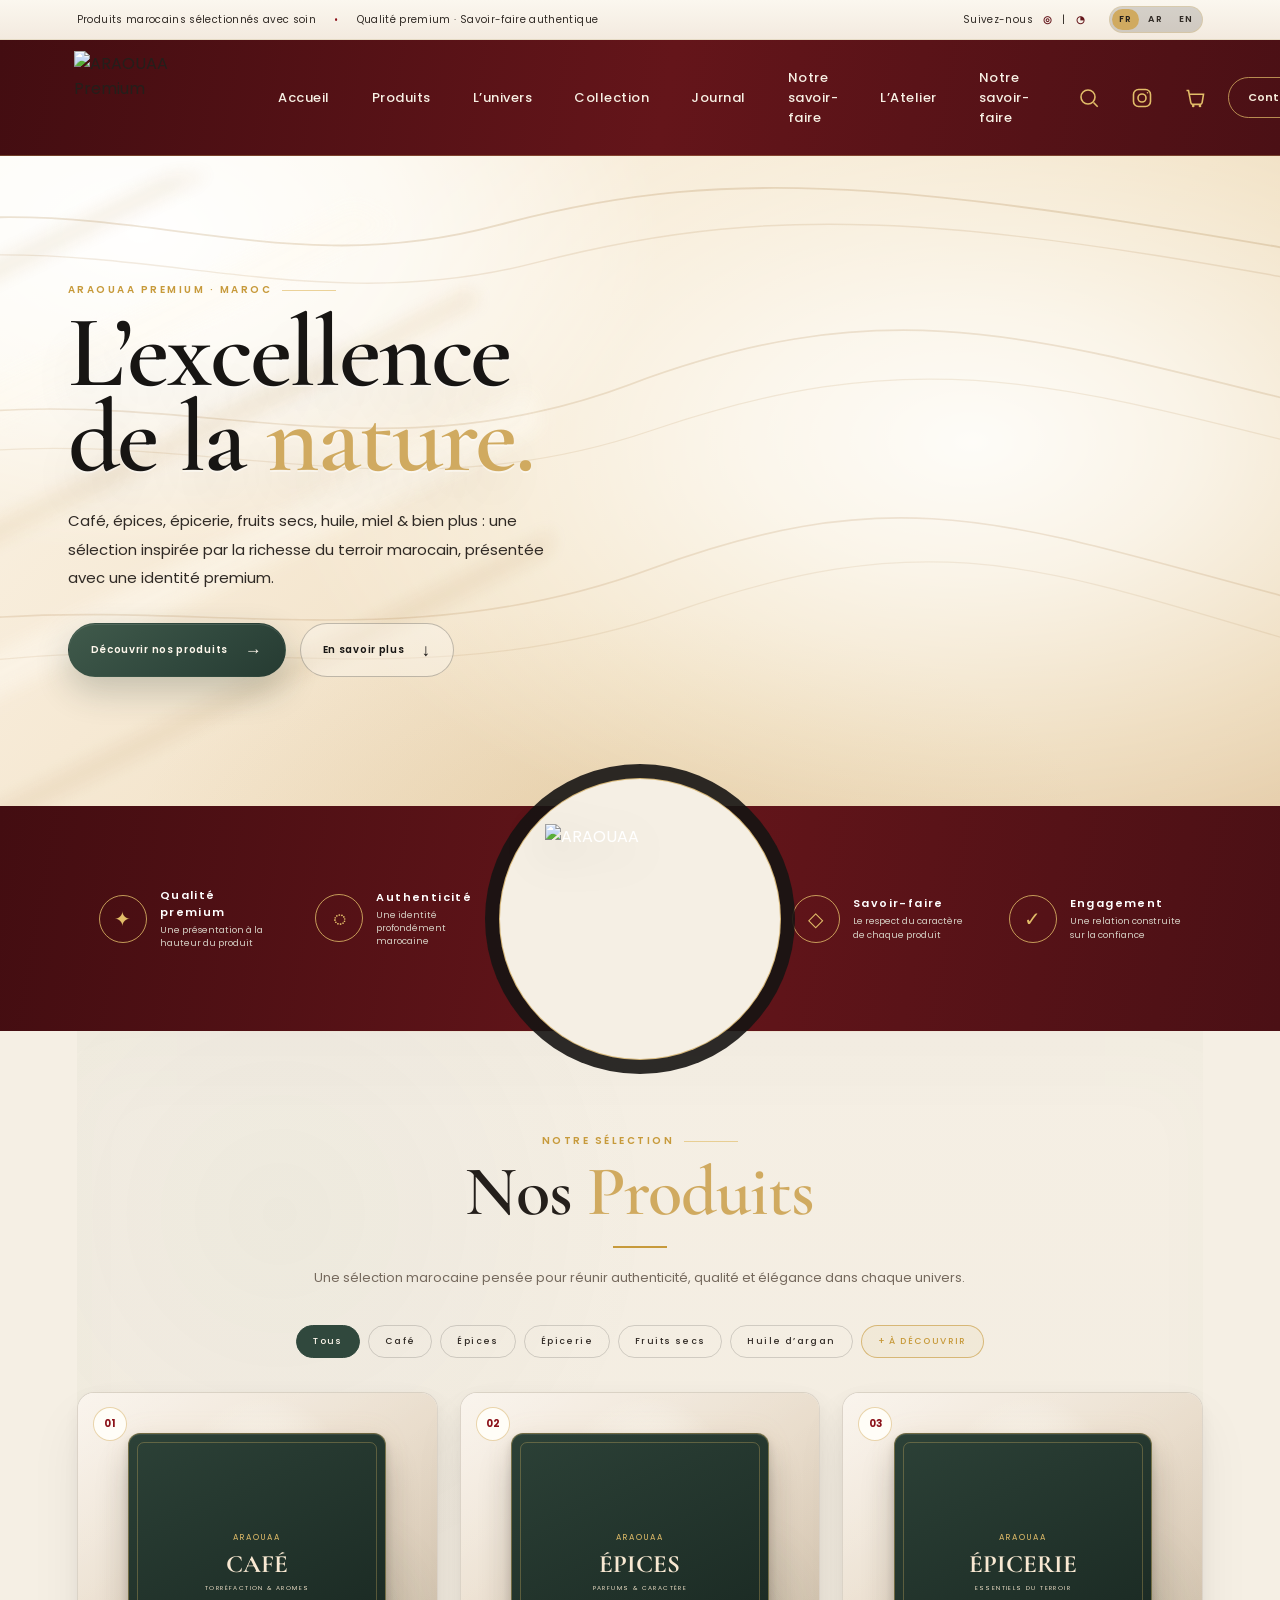
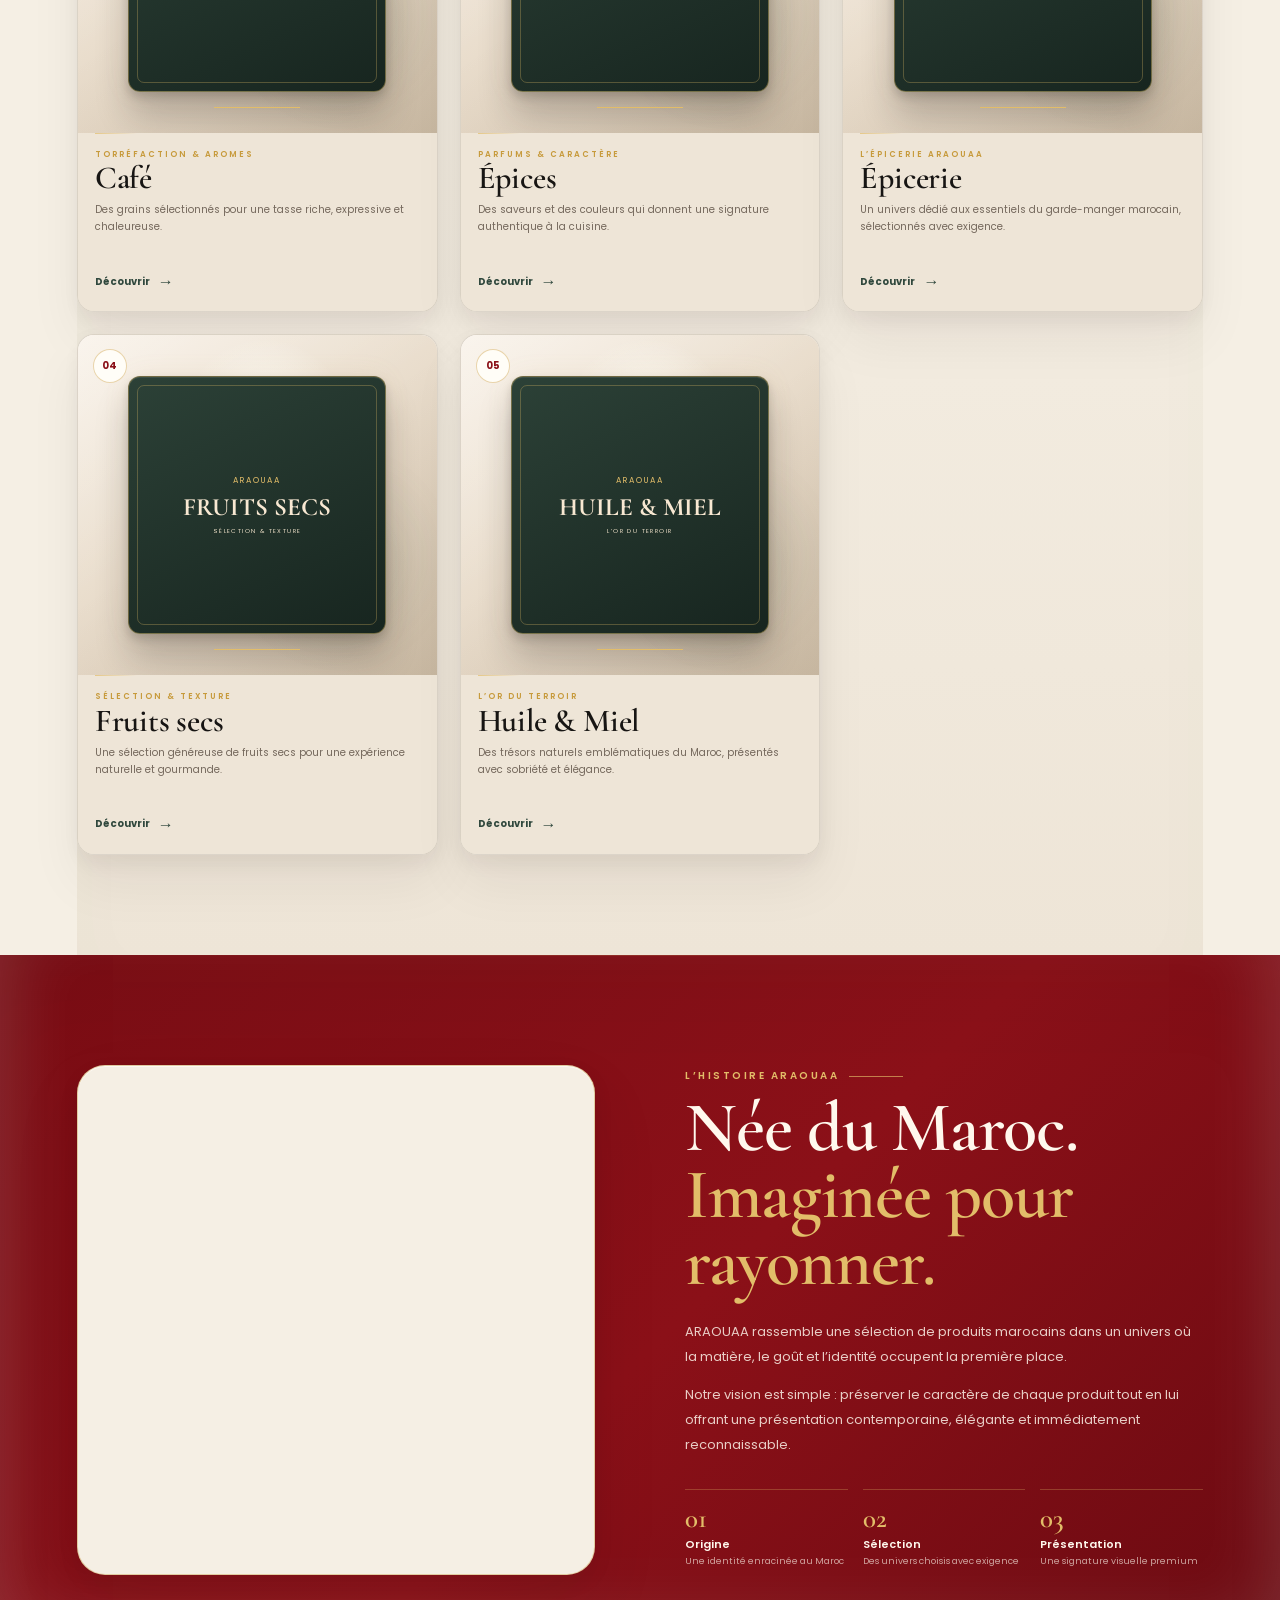
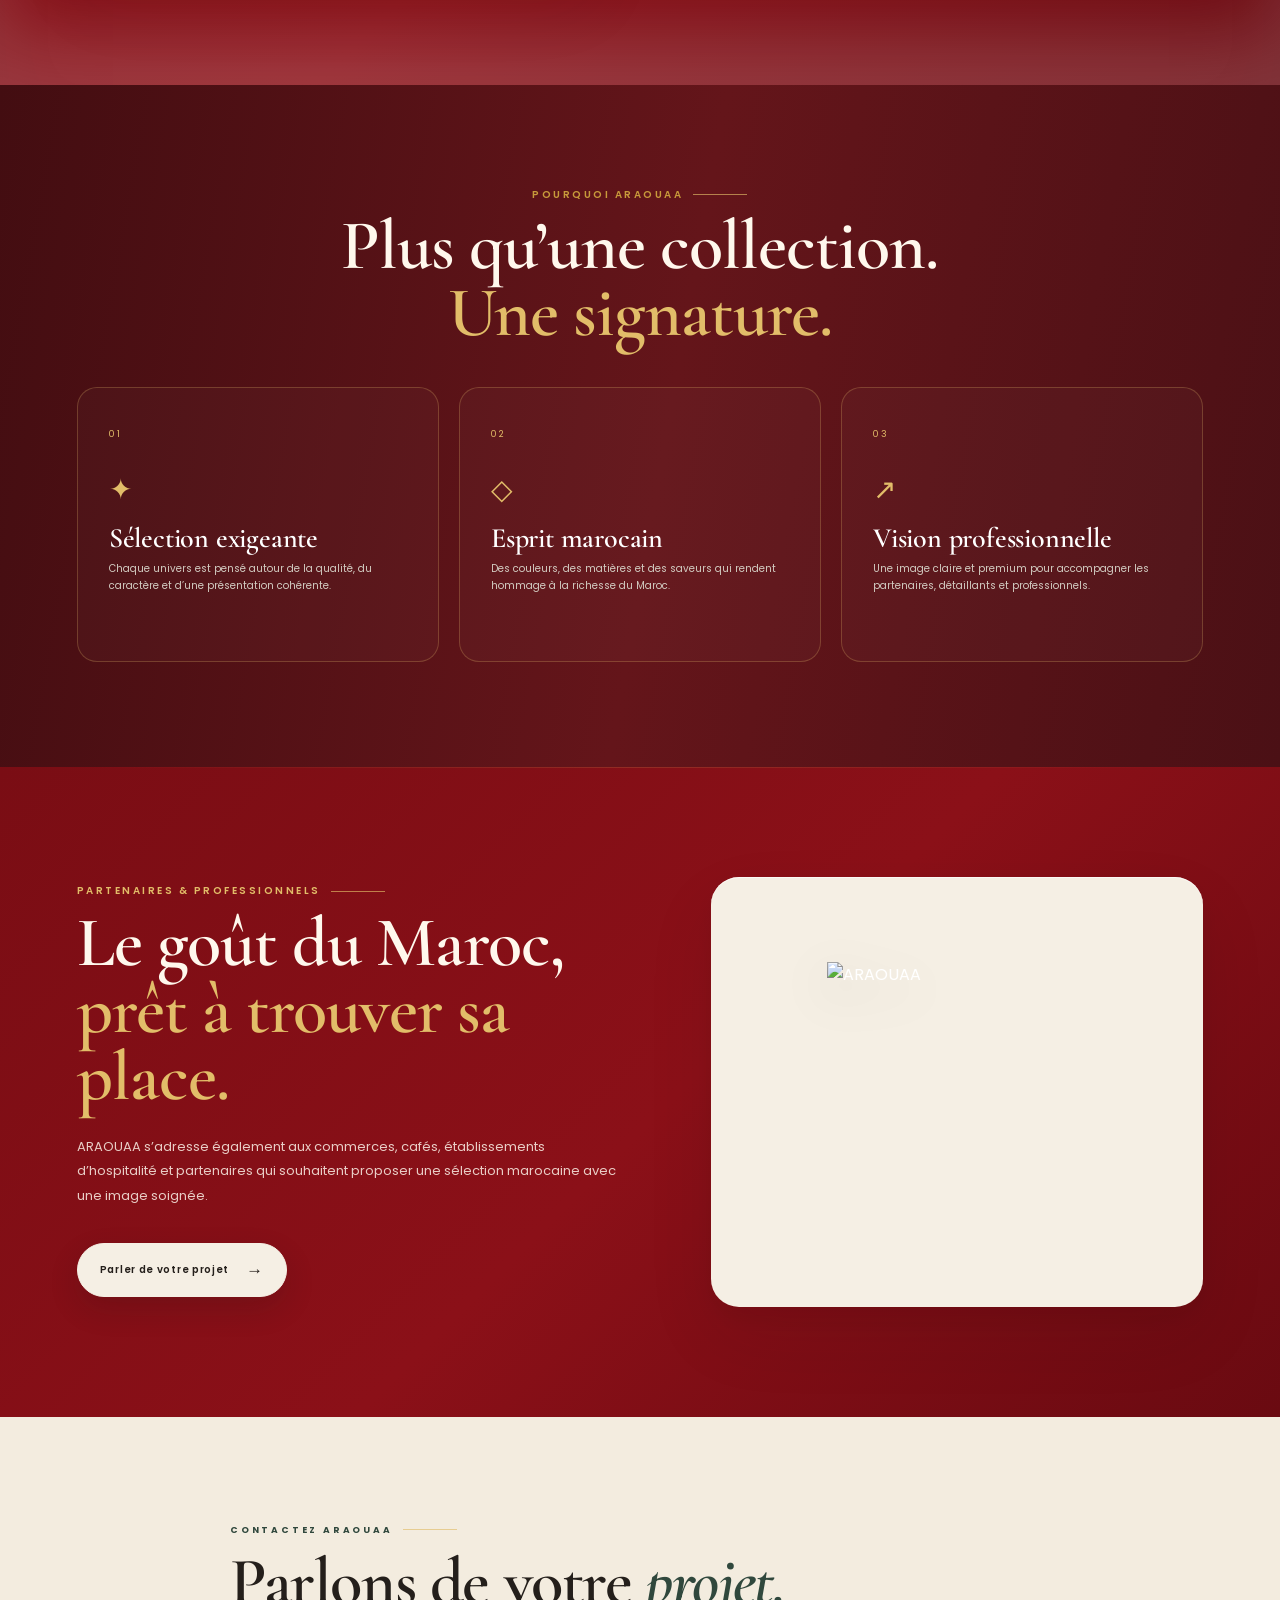
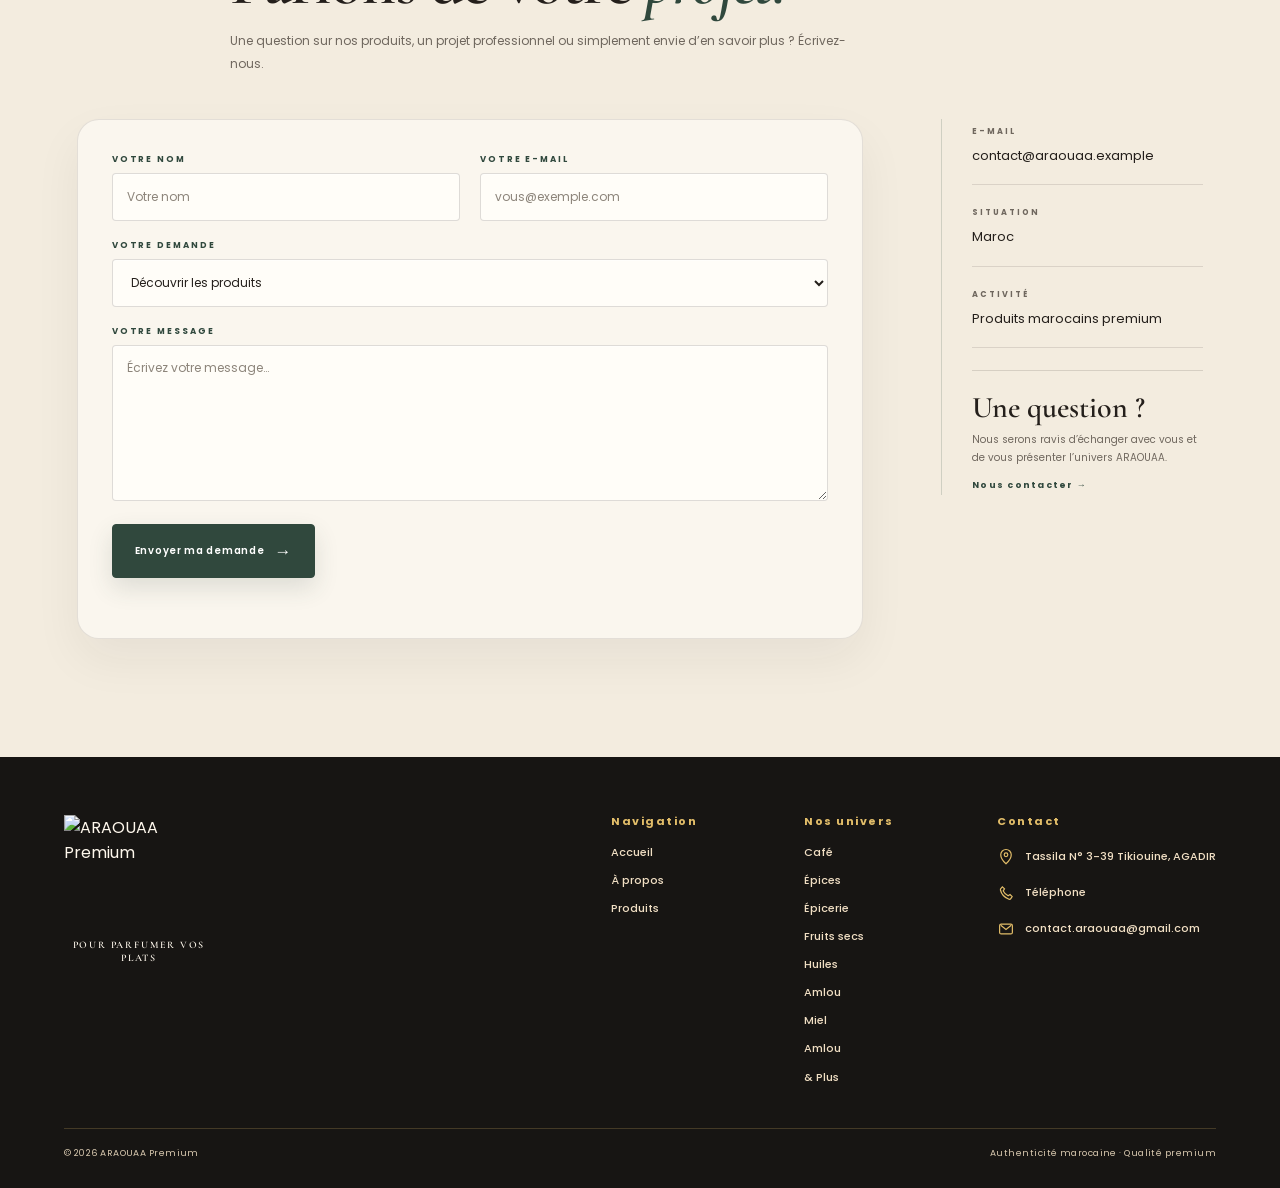
==== commit 0d712a6a: "Restore pre-cleanup visual state before cascade cleanup" ====
--- a/index.html
+++ b/index.html
@@ -10,7 +10,10 @@
 <link rel="preconnect" href="https://fonts.gstatic.com" crossorigin>
 <link href="https://fonts.googleapis.com/css2?family=Cormorant+Garamond:wght@500;600;700&family=Poppins:wght@300;400;500;600;700&display=swap" rel="stylesheet">
 <link rel="stylesheet" href="style.css?v=20260918-silk">
-<link rel="stylesheet" href="araouaa-theme.css?v=20261002-clean1">
+<link rel="stylesheet" href="araouaa-visual-enhancements.css?v=20261002-arrival1">
+<link rel="stylesheet" href="araouaa-light-engine.css?v=20261002-arrival1">
+<link rel="stylesheet" href="homepage-contact.css?v=20261002-arrival1">
+<link rel="stylesheet" href="araouaa-theme.css?v=20261002-arrival1">
 </head>
 <body>
 <div class="announcement">
--- a/araouaa-visual-enhancements.css
+++ b/araouaa-visual-enhancements.css
@@ -0,0 +1,146 @@
+/* ARAOUAA visual direction — restrained cinematic depth, editorial rhythm and tactile surfaces. */
+
+:root{
+  --ara-deep:#263b32;
+  --ara-green:#30483d;
+  --ara-sage:#526b59;
+  --ara-olive:#687565;
+  --ara-cream:#f5efe4;
+  --ara-paper:#eee5d7;
+  --ara-stone:#d9cfbf;
+  --ara-cocoa:#171513;
+  --ara-gold:#d0aa60;
+  --ara-gold-light:#dfbd7a;
+  --ara-shadow:rgba(35,24,17,.12);
+}
+
+html{scroll-behavior:smooth}
+
+
+/* Fine material grain: deliberately almost invisible and kept behind page content. */
+body::before{
+  content:"";
+  position:fixed;
+  inset:0;
+  z-index:0;
+  pointer-events:none;
+  opacity:.018;
+  background-image:
+    repeating-linear-gradient(0deg,rgba(23,21,19,.32) 0 1px,transparent 1px 4px),
+    repeating-linear-gradient(90deg,rgba(255,255,255,.32) 0 1px,transparent 1px 5px);
+  mix-blend-mode:multiply;
+}
+
+/* Scroll progress becomes a discreet brand line rather than a widget. */
+.ara-scroll-progress{
+  position:fixed;
+  top:0;
+  left:0;
+  width:100%;
+  height:2px;
+  z-index:100000;
+  pointer-events:none;
+  background:linear-gradient(90deg,var(--ara-gold),var(--ara-gold-light));
+  transform-origin:left center;
+  transform:scaleX(var(--ara-scroll-p,0));
+  box-shadow:0 0 12px rgba(208,170,96,.22);
+}
+
+/* Shared cinematic emphasis. */
+body:not(.world-page) .hero{position:relative;overflow:hidden}
+body:not(.world-page) .hero::after{content:"";position:absolute;inset:-10%;z-index:0;pointer-events:none;background:radial-gradient(circle at 72% 38%,rgba(208,170,96,.15),transparent 26%),radial-gradient(circle at 18% 72%,rgba(82,107,89,.08),transparent 30%);animation:ara-hero-breathe 11s ease-in-out infinite alternate}
+body:not(.world-page) .hero-inner{position:relative;z-index:1}
+body:not(.world-page) .hero-backdrop{animation:ara-hero-drift 18s ease-in-out infinite alternate}
+body:not(.world-page) .hero h1{letter-spacing:-2.2px;text-shadow:0 18px 36px rgba(36,31,27,.08)}
+body:not(.world-page) .hero .eyebrow,body:not(.world-page) .section-heading .eyebrow,body:not(.world-page) .story-copy>.eyebrow,body:not(.world-page) .partner-copy>.eyebrow{position:relative}
+body:not(.world-page) .hero .eyebrow::after,body:not(.world-page) .section-heading .eyebrow::after,body:not(.world-page) .story-copy>.eyebrow::after,body:not(.world-page) .partner-copy>.eyebrow::after{content:"";display:inline-block;width:0;height:1px;margin-left:10px;vertical-align:middle;background:var(--ara-gold);opacity:.65;animation:ara-eyebrow-rule 1.2s .35s ease-out forwards}
+
+/* Homepage cards: more like photographed objects, less like UI tiles. */
+body:not(.world-page) .product-card{transition:transform .5s cubic-bezier(.2,.75,.2,1),border-color .45s ease,box-shadow .5s cubic-bezier(.2,.75,.2,1)}
+body:not(.world-page) .product-card::before{content:"";position:absolute;inset:0;z-index:3;pointer-events:none;background:linear-gradient(115deg,transparent 30%,rgba(255,255,255,.22) 46%,transparent 58%);transform:translateX(-120%);transition:transform .9s cubic-bezier(.2,.75,.2,1)}
+body:not(.world-page) .product-card:hover::before{transform:translateX(120%)}
+body:not(.world-page) .product-card .product-image::before{content:"";position:absolute;inset:-15%;background:radial-gradient(circle at 50% 45%,rgba(255,255,255,.34),transparent 24%),radial-gradient(circle at 68% 62%,rgba(82,107,89,.11),transparent 26%);filter:blur(10px);animation:ara-card-light 9s ease-in-out infinite alternate}
+body:not(.world-page) .product-card .pantry-art{transition:transform .55s cubic-bezier(.2,.75,.2,1),box-shadow .55s ease,filter .55s ease}
+body:not(.world-page) .product-card:hover .pantry-art{transform:translateY(-5px) scale(1.012);box-shadow:0 24px 34px rgba(35,24,17,.22),0 0 30px rgba(208,170,96,.08);filter:saturate(1.04)}
+body:not(.world-page) .product-card .product-content{position:relative}
+body:not(.world-page) .product-card .product-content::before{content:"";position:absolute;top:0;left:17px;width:42px;height:1px;background:linear-gradient(90deg,var(--ara-gold),transparent);opacity:.72}
+body:not(.world-page) .product-link span{display:inline-block;transition:transform .3s ease}
+body:not(.world-page) .product-link:hover span{transform:translateX(5px)}
+
+/* Editorial breathing space between sections. */
+body:not(.world-page) .products,body:not(.world-page) .story,body:not(.world-page) .partners,body:not(.world-page) .contact{position:relative}
+body:not(.world-page) .products::before,body:not(.world-page) .story::before,body:not(.world-page) .partners::before,body:not(.world-page) .contact::before{content:"";position:absolute;left:7%;right:7%;top:0;height:1px;background:linear-gradient(90deg,transparent,rgba(208,170,96,.34),transparent);opacity:.55}
+body:not(.world-page) .story-visual,body:not(.world-page) .partner-card{transition:transform .7s cubic-bezier(.2,.75,.2,1),box-shadow .7s ease}
+body:not(.world-page) .story-visual:hover,body:not(.world-page) .partner-card:hover{transform:translateY(-6px);box-shadow:0 28px 60px rgba(35,24,17,.13)}
+
+/* Premium depth for the quality/value bands. */
+body:not(.world-page) .quality-strip{background:radial-gradient(circle at 50% 50%,rgba(82,107,89,.26),transparent 36%),linear-gradient(135deg,var(--ara-cocoa),var(--ara-deep))}
+body:not(.world-page) .values{background:radial-gradient(circle at 82% 24%,rgba(208,170,96,.12),transparent 28%),linear-gradient(135deg,var(--ara-deep),var(--ara-green))}
+body:not(.world-page) .values .value-card{transition:transform .45s cubic-bezier(.2,.75,.2,1),border-color .35s ease,background .35s ease}
+body:not(.world-page) .values .value-card:hover{transform:translateY(-8px);background:rgba(255,255,255,.035);border-color:rgba(223,189,122,.35)}
+
+/* ---------------- WORLD PAGES ---------------- */
+.world-page{background:radial-gradient(circle at 85% 10%,rgba(208,170,96,.06),transparent 22%),var(--world-cream)}
+.world-page .world-section,.world-page .world-feature,.world-page .world-quote{position:relative}
+.world-page .world-section::before,.world-page .world-feature::before,.world-page .world-quote::before{content:"";position:absolute;left:7%;right:7%;top:0;height:1px;background:linear-gradient(90deg,transparent,rgba(208,170,96,.28),transparent);opacity:.52;pointer-events:none}
+.world-page .world-card,.world-page .world-product,.world-page .journal-card,.world-page .collection-feature,.world-page .collection-small{transition:transform .55s cubic-bezier(.2,.75,.2,1),box-shadow .55s ease,filter .55s ease}
+.world-page .world-card::after,.world-page .journal-card::after,.world-page .collection-feature::after,.world-page .collection-small::after{content:"";position:absolute;inset:0;pointer-events:none;background:linear-gradient(115deg,transparent 30%,rgba(255,255,255,.12) 48%,transparent 62%);transform:translateX(-120%);transition:transform .9s cubic-bezier(.2,.75,.2,1)}
+.world-page .world-card:hover,.world-page .world-product:hover,.world-page .journal-card:hover,.world-page .collection-feature:hover,.world-page .collection-small:hover{transform:translateY(-7px);box-shadow:0 24px 50px rgba(23,21,19,.16);filter:saturate(1.03)}
+.world-page .world-card:hover::after,.world-page .journal-card:hover::after,.world-page .collection-feature:hover::after,.world-page .collection-small:hover::after{transform:translateX(120%)}
+.world-page .world-card h3,.world-page .journal-card h3,.world-page .collection-feature h3,.world-page .collection-small h3{transition:transform .45s ease}
+.world-page .world-card:hover h3,.world-page .journal-card:hover h3,.world-page .collection-feature:hover h3,.world-page .collection-small:hover h3{transform:translateX(4px)}
+.world-page .world-feature-media{animation:ara-feature-pan 18s ease-in-out infinite alternate;transform-origin:center center}
+.world-page .world-quote{background:linear-gradient(135deg,#ded3c3,#e7ddcd 52%,#d7c8b2)}
+.world-page .world-quote p{text-shadow:0 10px 25px rgba(36,31,27,.06)}
+
+
+/* Stronger editorial rhythm for the Savoir-faire story. */
+.world-page--savoir-faire .sf-process{background:radial-gradient(circle at 78% 15%,rgba(208,170,96,.11),transparent 24%),linear-gradient(135deg,var(--ara-deep),var(--ara-green))}
+.world-page--savoir-faire .sf-process-grid article{transition:transform .45s ease,background .45s ease,border-color .45s ease}
+.world-page--savoir-faire .sf-process-grid article:hover{transform:translateY(-6px);background:rgba(255,255,255,.025)}
+.world-page--savoir-faire .sf-origin-visual{background:radial-gradient(circle at 50% 48%,rgba(208,170,96,.13),transparent 32%),linear-gradient(145deg,var(--ara-cream),#ded2c0)}
+
+
+
+
+
+
+/* Atelier: richer material and light without adding clutter. */
+.world-page--atelier .atelier-process-panel{background:radial-gradient(circle at 72% 26%,rgba(208,170,96,.11),transparent 24%),linear-gradient(135deg,var(--ara-deep),var(--ara-green))}
+.world-page--atelier .atelier-logistics{background:linear-gradient(135deg,#ded3c3,#e9e0d3)}
+.world-page--atelier .atelier-manifesto{position:relative;z-index:0;isolation:isolate;background:radial-gradient(circle at 50% 0,rgba(208,170,96,.12),transparent 30%),linear-gradient(135deg,var(--ara-deep),var(--ara-green));color:#f7f0e4}
+.world-page--atelier .atelier-manifesto::before{content:"";position:absolute;inset:0;z-index:-1;background:linear-gradient(135deg,rgba(255,255,255,.02),transparent 45%,rgba(0,0,0,.06));pointer-events:none}
+.world-page--atelier .atelier-manifesto>*{position:relative;z-index:1}
+.world-page--atelier .atelier-manifesto h2{color:#f7f0e4!important;text-shadow:0 18px 40px rgba(0,0,0,.22)!important;opacity:1!important;transform:none!important;filter:none!important}
+.world-page--atelier .atelier-manifesto h2 em{color:var(--ara-gold-light)!important}
+.world-page--atelier .atelier-manifesto .world-kicker{color:var(--ara-gold-light)!important}
+
+/* View-linked motion: progressively reveal visual layers as they enter the viewport. */
+@supports (animation-timeline:view()){
+  body:not(.world-page) .section-heading,body:not(.world-page) .story-copy,body:not(.world-page) .partner-copy,body:not(.world-page) .contact-form,body:not(.world-page) .contact-info{animation:ara-rise-in linear both;animation-timeline:view();animation-range:entry 0% cover 26%}
+  body:not(.world-page) .product-card{animation:ara-card-rise linear both;animation-timeline:view();animation-range:entry 0% cover 22%}
+  .world-page .world-title,.world-page .world-intro,.world-page .world-grid,.world-page .world-feature-copy,.world-page .world-list,.world-page .world-quote,.world-page .sf-process-grid,.world-page .sf-origin-copy,.world-page .sf-closing{animation:ara-rise-in linear both;animation-timeline:view();animation-range:entry 0% cover 24%}
+  .world-page .world-stage-art img{animation-name:world-cinema-product,ara-stage-scroll;animation-duration:8s,1ms;animation-timing-function:ease-in-out,linear;animation-iteration-count:infinite,1;animation-fill-mode:both;animation-timeline:auto,view();animation-range:normal,entry 0% cover 55%}
+  /* Dark closing panels should never inherit the low-opacity state of editorial reveals. */
+  .world-page .sf-closing h2,.world-page .atelier-manifesto .world-title{opacity:1;transform:none;filter:none}
+}
+
+@keyframes ara-hero-breathe{from{transform:scale(.98);opacity:.72}to{transform:scale(1.03);opacity:1}}
+@keyframes ara-hero-drift{from{transform:scale(1.02) translate3d(0,0,0)}to{transform:scale(1.07) translate3d(-.7%,.4%,0)}}
+@keyframes ara-eyebrow-rule{to{width:54px}}
+@keyframes ara-card-light{from{transform:translate3d(-1%,0,0) scale(.98);opacity:.68}to{transform:translate3d(1.5%,-1%,0) scale(1.04);opacity:1}}
+@keyframes ara-feature-pan{from{background-position:49% 52%;transform:scale(1)}to{background-position:53% 47%;transform:scale(1.035)}}
+@keyframes ara-rise-in{from{opacity:.1;transform:translate3d(0,34px,0)}to{opacity:1;transform:none}}
+@keyframes ara-card-rise{from{opacity:.18;transform:translate3d(0,28px,0) scale(.985)}to{opacity:1;transform:none}}
+@keyframes ara-stage-scroll{from{translate:0 22px}to{translate:0 -18px}}
+
+@media(max-width:900px){html::before{background-size:115px auto}body::before{opacity:.016}.world-page .world-feature-media{animation-duration:22s}}
+
+@media(prefers-reduced-motion:reduce){
+  html{scroll-behavior:auto}
+  html::before{display:none}
+  .ara-scroll-progress{transform:none!important;opacity:.45}
+  body::before{display:none}
+  body:not(.world-page) .hero::after,body:not(.world-page) .hero-backdrop,body:not(.world-page) .product-card .product-image::before,.world-page .world-feature-media,body:not(.world-page) .hero .eyebrow::after,body:not(.world-page) .section-heading .eyebrow::after,body:not(.world-page) .story-copy>.eyebrow::after,body:not(.world-page) .partner-copy>.eyebrow::after{animation:none!important}
+  body:not(.world-page) .product-card:hover,body:not(.world-page) .story-visual:hover,body:not(.world-page) .partner-card:hover,.world-page .world-card:hover,.world-page .world-product:hover,.world-page .journal-card:hover,.world-page .collection-feature:hover,.world-page .collection-small:hover,.world-page--savoir-faire .sf-process-grid article:hover{transform:none}
+}
--- a/araouaa-light-engine.css
+++ b/araouaa-light-engine.css
@@ -0,0 +1,358 @@
+/* ARAOUAA Light Engine — tonal color, physical depth, material atmosphere and editorial light. */
+
+:root{
+  --ara-night-0:#121b16;
+  --ara-night-1:#1a2921;
+  --ara-forest-0:#263b32;
+  --ara-forest-1:#30483d;
+  --ara-forest-2:#405a4b;
+  --ara-sage-1:#526b59;
+  --ara-sage-2:#71806e;
+  --ara-paper-0:#e7ddce;
+  --ara-paper-1:#eee5d7;
+  --ara-paper-2:#f5efe4;
+  --ara-paper-3:#fbf7ef;
+  --ara-clay-1:#8f6045;
+  --ara-clay-2:#a87455;
+  --ara-gold-0:#a98a50;
+  --ara-gold-1:#d0aa60;
+  --ara-gold-2:#dfbd7a;
+  --ara-ink-1:#241f1b;
+  --ara-shadow-contact:rgba(23,21,19,.28);
+  --ara-shadow-ambient:rgba(23,21,19,.14);
+}
+
+/* The page now behaves as a family of lighting states, not a single-color skin. */
+html{
+  --ara-light-x:72%;
+  --ara-light-y:18%;
+  --ara-scene-lift:0;
+}
+
+body{
+  background:
+    radial-gradient(circle at var(--ara-light-x) var(--ara-light-y),rgba(223,189,122,.045),transparent 18%),
+    linear-gradient(180deg,var(--ara-paper-2),var(--ara-paper-1));
+}
+
+/* A soft ambient light field sits below content and never washes typography. */
+body::after{
+  content:"";
+  position:fixed;
+  inset:0;
+  z-index:0;
+  pointer-events:none;
+  background:
+    radial-gradient(circle at var(--ara-light-x) var(--ara-light-y),rgba(255,250,239,.18),transparent 22%),
+    radial-gradient(circle at 12% 74%,rgba(82,107,89,.045),transparent 24%);
+}
+
+body > *{position:relative;z-index:1}
+
+/* ---------------- HEADER / CHROME ---------------- */
+.announcement{
+  background:linear-gradient(180deg,#fbf7ef 0%,#f3eadf 100%);
+  border-bottom-color:rgba(169,138,80,.26);
+}
+.announcement .dot{box-shadow:0 0 0 4px rgba(208,170,96,.08),0 0 14px rgba(208,170,96,.18)}
+header.products-header{
+  background:
+    radial-gradient(circle at 72% 0,rgba(208,170,96,.08),transparent 24%),
+    linear-gradient(100deg,var(--ara-night-0),var(--ara-forest-0) 50%,#1c2a23 100%);
+  box-shadow:0 12px 32px rgba(17,20,18,.18);
+}
+header.products-header::after{
+  content:"";
+  position:absolute;
+  left:0;right:0;bottom:-1px;height:1px;
+  background:linear-gradient(90deg,transparent,rgba(223,189,122,.48),transparent);
+  pointer-events:none;
+}
+header.products-header .products-main-nav a::after{background:linear-gradient(90deg,var(--ara-gold-1),var(--ara-gold-2))}
+header.products-header .products-header-contact{
+  box-shadow:inset 0 1px 0 rgba(255,255,255,.08),0 8px 24px rgba(0,0,0,.12);
+}
+
+/* ---------------- HOMEPAGE ATMOSPHERE ---------------- */
+body:not(.world-page) .hero-backdrop{
+  filter:saturate(.96) contrast(1.035) brightness(.985);
+}
+body:not(.world-page) .hero h1{
+  text-shadow:0 2px 0 rgba(255,255,255,.45),0 24px 50px rgba(36,31,27,.11);
+}
+body:not(.world-page) .hero h1 em{color:var(--ara-gold-1)}
+body:not(.world-page) .button-primary{
+  background:linear-gradient(145deg,var(--ara-forest-2),var(--ara-forest-1) 58%,var(--ara-forest-0));
+  box-shadow:0 14px 34px rgba(38,59,50,.24),inset 0 1px 0 rgba(255,255,255,.10);
+}
+body:not(.world-page) .button-primary:hover{background:linear-gradient(145deg,#4c6957,var(--ara-forest-1) 58%,var(--ara-night-1))}
+
+body:not(.world-page) .products{
+  background:
+    radial-gradient(circle at 18% 12%,rgba(82,107,89,.045),transparent 23%),
+    linear-gradient(180deg,var(--ara-paper-2),#f2ebdf 62%,var(--ara-paper-1));
+}
+body:not(.world-page) .story{
+  background:
+    radial-gradient(circle at 82% 24%,rgba(208,170,96,.07),transparent 28%),
+    linear-gradient(135deg,var(--ara-paper-1),var(--ara-paper-2) 54%,#e4d8c8);
+}
+body:not(.world-page) .values{
+  background:
+    radial-gradient(circle at 79% 16%,rgba(223,189,122,.12),transparent 24%),
+    radial-gradient(circle at 12% 84%,rgba(82,107,89,.18),transparent 25%),
+    linear-gradient(125deg,var(--ara-night-1),var(--ara-forest-0) 46%,var(--ara-forest-1));
+}
+body:not(.world-page) .quality-strip{
+  background:
+    radial-gradient(circle at 50% 42%,rgba(82,107,89,.25),transparent 38%),
+    linear-gradient(115deg,var(--ara-night-0),var(--ara-deep,#263b32) 54%,#1a2921);
+}
+
+/* Homepage cards get three distinct light/shadow layers. */
+body:not(.world-page) .product-card{
+  background:linear-gradient(145deg,#f2eadf,var(--ara-paper-1));
+  box-shadow:0 8px 20px rgba(35,24,17,.06),0 28px 54px rgba(35,24,17,.06),inset 0 1px 0 rgba(255,255,255,.62);
+}
+body:not(.world-page) .product-card .product-image{
+  background:
+    radial-gradient(circle at 52% 26%,rgba(255,253,247,.95),transparent 27%),
+    radial-gradient(circle at 68% 72%,rgba(82,107,89,.08),transparent 26%),
+    linear-gradient(145deg,#f8f1e7,#e4d6c3 62%,#d5c4ac);
+}
+body:not(.world-page) .product-card .pantry-art{
+  background:linear-gradient(155deg,#2c4137,#17251f);
+  box-shadow:
+    0 5px 8px rgba(23,21,19,.16),
+    0 25px 34px rgba(23,21,19,.20),
+    0 0 28px rgba(208,170,96,.08),
+    inset 0 1px 0 rgba(255,255,255,.08);
+}
+body:not(.world-page) .product-card:hover{
+  transform:translateY(-9px);
+  box-shadow:0 10px 20px rgba(35,24,17,.07),0 34px 66px rgba(35,24,17,.14),inset 0 1px 0 rgba(255,255,255,.72);
+}
+body:not(.world-page) .story-visual,
+body:not(.world-page) .partner-card{
+  box-shadow:0 8px 22px rgba(35,24,17,.06),0 30px 70px rgba(35,24,17,.08),inset 0 1px 0 rgba(255,255,255,.65);
+}
+
+/* ---------------- PRODUCT CATALOGUE ---------------- */
+.products-page{
+  background:
+    radial-gradient(circle at 78% 0,rgba(208,170,96,.055),transparent 22%),
+    linear-gradient(180deg,var(--ara-paper-2),var(--ara-paper-1));
+}
+.products-page .products-hero{
+  background:
+    radial-gradient(circle at 75% 35%,rgba(223,189,122,.14),transparent 25%),
+    radial-gradient(circle at 14% 78%,rgba(82,107,89,.08),transparent 27%),
+    linear-gradient(122deg,var(--ara-paper-3),var(--ara-paper-2) 48%,#dacdb9);
+}
+.products-page .origin-section{
+  background:linear-gradient(180deg,var(--ara-paper-2),#efe6da);
+}
+.products-page .category-spices,
+.products-page .category-pantry{
+  background:
+    radial-gradient(circle at 12% 10%,rgba(82,107,89,.04),transparent 24%),
+    linear-gradient(180deg,var(--ara-paper-2),var(--ara-paper-1));
+}
+.products-page .category-heading{
+  background:
+    radial-gradient(circle at 82% 0,rgba(208,170,96,.10),transparent 25%),
+    linear-gradient(110deg,var(--ara-night-0),var(--ara-forest-0) 52%,var(--ara-night-1));
+  box-shadow:0 0 0 100vmax var(--ara-night-0),0 14px 30px rgba(20,20,17,.18);
+}
+.products-page .category-heading .category-number{
+  background:linear-gradient(145deg,var(--ara-gold-2),var(--ara-gold-1) 46%,var(--ara-gold-0));
+  box-shadow:inset 0 1px 0 rgba(255,255,255,.48),0 7px 18px rgba(20,17,12,.22);
+}
+.products-page .product-items .product-item{
+  background:linear-gradient(145deg,#f3eadf,var(--ara-paper-1));
+  box-shadow:0 10px 24px rgba(35,24,17,.065),0 26px 56px rgba(35,24,17,.07),inset 0 1px 0 rgba(255,255,255,.62);
+}
+.products-page .product-item-image{
+  background:
+    radial-gradient(circle at 50% 26%,rgba(255,253,247,.95),transparent 28%),
+    radial-gradient(circle at 68% 72%,rgba(82,107,89,.07),transparent 25%),
+    linear-gradient(145deg,#f8f1e7,#dfd0bb);
+}
+.products-page .product-item:hover{
+  transform:translateY(-8px);
+  box-shadow:0 12px 26px rgba(35,24,17,.08),0 34px 68px rgba(35,24,17,.13),inset 0 1px 0 rgba(255,255,255,.72);
+}
+.products-page .product-story{
+  background:
+    radial-gradient(circle at 78% 24%,rgba(223,189,122,.09),transparent 25%),
+    linear-gradient(125deg,var(--ara-night-1),var(--ara-forest-0) 55%,var(--ara-forest-1));
+}
+.products-page .product-story-visual{
+  box-shadow:0 18px 38px rgba(0,0,0,.13),inset 0 1px 0 rgba(255,255,255,.55);
+}
+
+/* ---------------- WORLD HEROES ---------------- */
+.world-page .world-hero{
+  background:
+    radial-gradient(circle at 78% 28%,rgba(223,189,122,.09),transparent 28%),
+    radial-gradient(circle at 22% 82%,rgba(82,107,89,.11),transparent 26%),
+    linear-gradient(125deg,var(--ara-night-0),var(--ara-forest-0) 48%,var(--ara-forest-1));
+}
+.world-page .world-hero-media{
+  opacity:.56;
+  filter:saturate(.86) contrast(1.08) brightness(.82);
+}
+.world-page .world-hero-media::after{
+  background:
+    linear-gradient(90deg,rgba(12,18,15,.94),rgba(22,34,28,.74) 42%,rgba(48,72,61,.28) 70%,rgba(23,21,19,.12)),
+    linear-gradient(180deg,rgba(208,170,96,.05),transparent 45%,rgba(10,14,12,.34));
+}
+.world-page .world-hero::after{
+  background:
+    radial-gradient(circle at 77% 42%,rgba(223,189,122,.16),transparent 27%),
+    linear-gradient(115deg,transparent 38%,rgba(255,246,224,.08) 51%,transparent 63%);
+  animation:ara-light-sweep 13s ease-in-out infinite alternate;
+}
+.world-page .world-eyebrow{color:var(--ara-gold-2)}
+.world-page .world-hero h1{text-shadow:0 22px 48px rgba(0,0,0,.26),0 1px 0 rgba(255,255,255,.05)}
+.world-page .world-stage::after{
+  background:radial-gradient(ellipse,rgba(0,0,0,.70),transparent 68%);
+  box-shadow:0 -8px 34px rgba(208,170,96,.05);
+}
+.world-page .world-stage-art::before{
+  background:
+    radial-gradient(circle at 50% 44%,rgba(255,230,174,.15),transparent 22%),
+    radial-gradient(circle at 50% 50%,rgba(208,170,96,.12),rgba(48,72,61,.05) 47%,transparent 72%);
+}
+.world-page .world-stage-art img{
+  filter:
+    drop-shadow(0 9px 10px rgba(0,0,0,.22))
+    drop-shadow(0 32px 28px rgba(0,0,0,.30))
+    drop-shadow(0 4px 11px rgba(223,189,122,.10));
+}
+
+/* ---------------- WORLD SECTIONS ---------------- */
+.world-page .world-section{
+  background:
+    radial-gradient(circle at 86% 8%,rgba(208,170,96,.045),transparent 22%),
+    linear-gradient(180deg,var(--ara-paper-2),var(--ara-paper-1));
+}
+.world-page .world-feature{
+  background:
+    radial-gradient(circle at 72% 12%,rgba(208,170,96,.08),transparent 24%),
+    linear-gradient(130deg,var(--ara-night-0),var(--ara-forest-0) 52%,#18241e);
+}
+.world-page .world-feature-media{
+  filter:saturate(.91) contrast(1.06) brightness(.90);
+}
+.world-page .world-quote{
+  background:
+    radial-gradient(circle at 50% 0,rgba(255,255,255,.22),transparent 24%),
+    linear-gradient(135deg,#d8cdbd,#eee4d6 54%,#d1c0a8);
+}
+.world-page .world-collection-grid .collection-feature{
+  background:
+    radial-gradient(circle at 78% 14%,rgba(223,189,122,.12),transparent 26%),
+    linear-gradient(135deg,#476150,#21372d 58%,#18241e);
+}
+.world-page .world-collection-grid .collection-small{
+  background:linear-gradient(145deg,#826949,#4f3c27);
+}
+.world-page .world-collection-grid .collection-small.dark{
+  background:linear-gradient(145deg,#3e3530,#211c19);
+}
+.world-page .world-products .world-product{
+  background:linear-gradient(145deg,#f2e8dc,#e5d9ca);
+}
+.world-page .journal-grid .journal-card:first-child{
+  background:
+    radial-gradient(circle at 78% 12%,rgba(223,189,122,.11),transparent 24%),
+    linear-gradient(145deg,#607264,#263b32 58%,#1a2921);
+}
+.world-page .journal-grid .journal-card:nth-child(2){background:linear-gradient(145deg,#aa8a60,#765c39)}
+.world-page .journal-grid .journal-card:nth-child(3){background:linear-gradient(145deg,#51453f,#2a2420)}
+
+/* ---------------- SAVOIR-FAIRE / ATELIER ---------------- */
+.world-page--savoir-faire .sf-process,
+.world-page--atelier .atelier-process-panel{
+  background:
+    radial-gradient(circle at 76% 16%,rgba(223,189,122,.13),transparent 23%),
+    radial-gradient(circle at 15% 86%,rgba(82,107,89,.14),transparent 24%),
+    linear-gradient(125deg,var(--ara-night-1),var(--ara-forest-0) 55%,var(--ara-forest-1));
+}
+.world-page--savoir-faire .sf-origin-visual,
+.world-page--atelier .atelier-logistics{
+  background:
+    radial-gradient(circle at 80% 18%,rgba(208,170,96,.06),transparent 25%),
+    linear-gradient(135deg,#ded2c2,#f0e7dc 55%,#d6c6af);
+}
+.world-page--atelier .atelier-manifesto{
+  background:
+    radial-gradient(circle at 50% 0,rgba(223,189,122,.14),transparent 29%),
+    radial-gradient(circle at 12% 90%,rgba(82,107,89,.12),transparent 25%),
+    linear-gradient(125deg,var(--ara-night-0),var(--ara-forest-0) 56%,var(--ara-forest-1));
+  box-shadow:inset 0 1px 0 rgba(255,255,255,.035);
+}
+.world-page--atelier .atelier-manifesto h2{
+  text-shadow:0 24px 52px rgba(0,0,0,.28),0 1px 0 rgba(255,255,255,.04)!important;
+}
+
+/* ---------------- MATERIAL DETAILS ---------------- */
+.world-page .world-rule,
+.products-page .section-rule{
+  background:linear-gradient(90deg,var(--ara-gold-0),var(--ara-gold-2),transparent);
+  box-shadow:0 0 12px rgba(208,170,96,.13);
+}
+.world-page .world-card,
+.world-page .journal-card,
+.world-page .collection-feature,
+.world-page .collection-small{
+  box-shadow:0 12px 26px rgba(23,21,19,.08),0 30px 62px rgba(23,21,19,.08),inset 0 1px 0 rgba(255,255,255,.045);
+}
+.world-page .world-card:hover,
+.world-page .journal-card:hover,
+.world-page .collection-feature:hover,
+.world-page .collection-small:hover{
+  box-shadow:0 12px 24px rgba(23,21,19,.10),0 38px 74px rgba(23,21,19,.15),inset 0 1px 0 rgba(255,255,255,.06);
+}
+.world-page .world-step,
+.world-page .world-list-item{
+  border-color:rgba(169,138,80,.20);
+}
+
+/* Scene-to-scene color continuity at major boundaries. */
+body:not(.world-page) .products{box-shadow:inset 0 40px 70px rgba(82,107,89,.025)}
+body:not(.world-page) .story{box-shadow:inset 0 50px 80px rgba(36,31,27,.035),inset 0 -50px 80px rgba(255,255,255,.18)}
+.world-page .world-feature{box-shadow:0 -34px 64px rgba(38,59,50,.05),0 34px 64px rgba(23,21,19,.08)}
+
+
+/* ---------------- MOTION ---------------- */
+@keyframes ara-light-sweep{
+  from{transform:translateX(-3%) scale(1);opacity:.55}
+  to{transform:translateX(3%) scale(1.035);opacity:1}
+}
+
+@media (pointer:fine){
+  body:not(.world-page) .product-card .product-image,
+  .world-page .world-card,
+  .world-page .journal-card,
+  .world-page .collection-feature,
+  .world-page .collection-small{
+    transition:transform .7s cubic-bezier(.2,.75,.2,1),box-shadow .7s ease,filter .7s ease,background-position .9s ease;
+  }
+  .world-page .world-card:hover,
+  .world-page .journal-card:hover,
+  .world-page .collection-feature:hover,
+  .world-page .collection-small:hover{filter:saturate(1.045)}
+}
+
+@media (max-width:850px){
+  body::after{background:radial-gradient(circle at 72% 12%,rgba(255,250,239,.11),transparent 23%)}
+  .world-page .world-hero-media{opacity:.48;filter:saturate(.84) contrast(1.06) brightness(.76)}
+  .products-page .category-heading{box-shadow:0 0 0 100vmax var(--ara-night-0)}
+}
+
+@media (prefers-reduced-motion:reduce){
+  body::after,
+  .world-page .world-hero::after{animation:none!important}
+}
--- a/homepage-contact.css
+++ b/homepage-contact.css
@@ -0,0 +1,333 @@
+/* ARAOUAA — homepage closing contact. Single source of truth for the homepage contact section. */
+
+body:not(.world-page):not(.products-page) .contact {
+  width: 100%;
+  max-width: none;
+  margin: 0;
+  padding: 108px 6% 118px;
+  position: relative;
+  overflow: hidden;
+  background: #f3ecdf;
+  color: #241f1b;
+}
+
+body:not(.world-page):not(.products-page) .contact::before,
+body:not(.world-page):not(.products-page) .contact::after,
+body:not(.world-page):not(.products-page) .contact .section-heading::before,
+body:not(.world-page):not(.products-page) .contact .section-heading::after {
+  display: none;
+  content: none;
+}
+
+/* Contact content stays readable without relying on reveal timing. */
+body:not(.world-page):not(.products-page) .contact .section-heading,
+body:not(.world-page):not(.products-page) .contact .contact-layout,
+body:not(.world-page):not(.products-page) .contact .contact-form,
+body:not(.world-page):not(.products-page) .contact .contact-info,
+body:not(.world-page):not(.products-page) .contact .contact-highlight,
+body:not(.world-page):not(.products-page) .contact .field-row,
+body:not(.world-page):not(.products-page) .contact .info-block {
+  opacity: 1;
+  visibility: visible;
+  transform: none;
+  filter: none;
+  animation: none;
+  animation-timeline: none;
+}
+
+body:not(.world-page):not(.products-page) .contact .section-heading {
+  width: min(1180px, 100%);
+  max-width: 820px;
+  margin: 0 auto 44px;
+  text-align: left;
+  position: relative;
+  z-index: 1;
+}
+
+body:not(.world-page):not(.products-page) .contact .section-heading .eyebrow {
+  margin: 0 0 14px;
+  color: #30483d;
+  font-size: 9px;
+  font-weight: 700;
+  letter-spacing: 2.8px;
+  line-height: 1.3;
+  text-transform: uppercase;
+}
+
+body:not(.world-page):not(.products-page) .contact .section-heading h2 {
+  max-width: 760px;
+  margin: 0 0 17px;
+  color: #241f1b;
+  font-family: "Cormorant Garamond", Georgia, serif;
+  font-size: clamp(50px, 5.2vw, 70px);
+  line-height: .95;
+  letter-spacing: -1.4px;
+  font-weight: 600;
+}
+
+body:not(.world-page):not(.products-page) .contact .section-heading h2 em {
+  color: #30483d;
+  font-style: italic;
+}
+
+body:not(.world-page):not(.products-page) .contact .section-heading > p:last-child {
+  max-width: 640px;
+  margin: 0;
+  color: #6f675e;
+  font-size: 12px;
+  line-height: 1.85;
+}
+
+body:not(.world-page):not(.products-page) .contact-layout {
+  width: min(1180px, 100%);
+  margin: 0 auto;
+  display: grid;
+  grid-template-columns: minmax(0, 1.5fr) minmax(250px, .5fr);
+  gap: 78px;
+  align-items: start;
+  position: relative;
+  z-index: 1;
+}
+
+body:not(.world-page):not(.products-page) .contact-form {
+  min-width: 0;
+  display: flex;
+  flex-direction: column;
+  padding: 34px 34px 30px;
+  background: #faf6ee;
+  border: 1px solid rgba(36, 31, 27, .11);
+  box-shadow: 0 20px 48px rgba(36, 31, 27, .06);
+}
+
+body:not(.world-page):not(.products-page) .contact-form .field-row {
+  display: grid;
+  grid-template-columns: repeat(2, minmax(0, 1fr));
+  gap: 20px;
+}
+
+body:not(.world-page):not(.products-page) .contact-form label {
+  display: flex;
+  flex-direction: column;
+  gap: 8px;
+  min-width: 0;
+  margin: 0 0 19px;
+  color: #30483d;
+  font-size: 8.5px;
+  font-weight: 700;
+  letter-spacing: 1.9px;
+  line-height: 1.3;
+  text-transform: uppercase;
+}
+
+body:not(.world-page):not(.products-page) .contact-form input,
+body:not(.world-page):not(.products-page) .contact-form select,
+body:not(.world-page):not(.products-page) .contact-form textarea {
+  display: block;
+  width: 100%;
+  min-width: 0;
+  min-height: 48px;
+  box-sizing: border-box;
+  margin: 0;
+  padding: 13px 14px;
+  border: 1px solid rgba(36, 31, 27, .15);
+  border-radius: 4px;
+  outline: none;
+  background: #fffdf8;
+  color: #241f1b;
+  box-shadow: inset 0 1px 0 rgba(255, 255, 255, .5);
+  font-family: Poppins, Arial, sans-serif;
+  font-size: 12px;
+  font-weight: 400;
+  line-height: 1.5;
+  transition: border-color .2s ease, box-shadow .2s ease, background-color .2s ease;
+}
+
+body:not(.world-page):not(.products-page) .contact-form textarea {
+  min-height: 156px;
+  resize: vertical;
+}
+
+body:not(.world-page):not(.products-page) .contact-form select {
+  appearance: auto;
+  cursor: pointer;
+}
+
+body:not(.world-page):not(.products-page) .contact-form input::placeholder,
+body:not(.world-page):not(.products-page) .contact-form textarea::placeholder {
+  color: #8d857b;
+  opacity: 1;
+}
+
+body:not(.world-page):not(.products-page) .contact-form input:hover,
+body:not(.world-page):not(.products-page) .contact-form select:hover,
+body:not(.world-page):not(.products-page) .contact-form textarea:hover {
+  border-color: rgba(48, 72, 61, .3);
+}
+
+body:not(.world-page):not(.products-page) .contact-form input:focus,
+body:not(.world-page):not(.products-page) .contact-form select:focus,
+body:not(.world-page):not(.products-page) .contact-form textarea:focus {
+  border-color: #30483d;
+  box-shadow: 0 0 0 3px rgba(48, 72, 61, .075);
+  background: #fffefb;
+}
+
+body:not(.world-page):not(.products-page) .contact-form .button-primary {
+  align-self: flex-start;
+  display: inline-flex;
+  align-items: center;
+  justify-content: center;
+  gap: 10px;
+  min-height: 47px;
+  margin: 4px 0 0;
+  padding: 13px 22px;
+  border: 1px solid #30483d;
+  border-radius: 4px;
+  background: #30483d;
+  color: #fff;
+  box-shadow: 0 10px 24px rgba(48, 72, 61, .14);
+  transition: background-color .2s ease, border-color .2s ease, transform .2s ease, box-shadow .2s ease;
+}
+
+body:not(.world-page):not(.products-page) .contact-form .button-primary span {
+  color: #fff;
+}
+
+body:not(.world-page):not(.products-page) .contact-form .button-primary:hover,
+body:not(.world-page):not(.products-page) .contact-form .button-primary:focus-visible {
+  background: #1f3129;
+  border-color: #1f3129;
+  color: #fff;
+  transform: translateY(-1px);
+  box-shadow: 0 13px 28px rgba(48, 72, 61, .18);
+}
+
+body:not(.world-page):not(.products-page) .contact-form .form-message {
+  display: block;
+  min-height: 18px;
+  margin: 12px 0 0;
+  color: #6f675e;
+  font-size: 10px;
+  line-height: 1.6;
+}
+
+body:not(.world-page):not(.products-page) .contact-info {
+  min-width: 0;
+  padding: 7px 0 0 30px;
+  border-left: 1px solid rgba(48, 72, 61, .18);
+  background: transparent;
+}
+
+body:not(.world-page):not(.products-page) .contact-info .info-block {
+  margin: 0 0 22px;
+  padding: 0 0 18px;
+  border-bottom: 1px solid rgba(36, 31, 27, .12);
+}
+
+body:not(.world-page):not(.products-page) .contact-info .info-block:last-of-type {
+  margin-bottom: 28px;
+}
+
+body:not(.world-page):not(.products-page) .contact-info .info-block > span {
+  display: block;
+  margin: 0 0 7px;
+  color: #6f675e;
+  font-size: 8px;
+  font-weight: 700;
+  letter-spacing: 2px;
+  text-transform: uppercase;
+}
+
+body:not(.world-page):not(.products-page) .contact-info .info-block a,
+body:not(.world-page):not(.products-page) .contact-info .info-block p {
+  display: block;
+  margin: 0;
+  color: #241f1b;
+  font-size: 13px;
+  line-height: 1.65;
+}
+
+body:not(.world-page):not(.products-page) .contact-info .info-block a:hover {
+  color: #30483d;
+}
+
+body:not(.world-page):not(.products-page) .contact-highlight {
+  width: auto;
+  height: auto;
+  margin: 0;
+  padding: 22px 0 0;
+  border: 0;
+  border-top: 1px solid rgba(36, 31, 27, .14);
+  border-radius: 0;
+  background: transparent;
+  box-shadow: none;
+  display: block;
+  text-align: left;
+}
+
+body:not(.world-page):not(.products-page) .contact-highlight strong {
+  display: block;
+  margin: 0 0 8px;
+  color: #241f1b;
+  font-family: "Cormorant Garamond", Georgia, serif;
+  font-size: 30px;
+  font-weight: 600;
+  line-height: 1;
+}
+
+body:not(.world-page):not(.products-page) .contact-highlight p {
+  max-width: 340px;
+  margin: 0;
+  color: #6f675e;
+  font-size: 10px;
+  line-height: 1.75;
+}
+
+body:not(.world-page):not(.products-page) .contact-highlight a {
+  display: inline-flex;
+  margin-top: 13px;
+  color: #30483d;
+  font-size: 9px;
+  font-weight: 700;
+  letter-spacing: 1.25px;
+}
+
+@media (max-width: 900px) {
+  body:not(.world-page):not(.products-page) .contact {
+    padding: 88px 6% 96px;
+  }
+
+  body:not(.world-page):not(.products-page) .contact-layout {
+    grid-template-columns: 1fr;
+    gap: 46px;
+  }
+
+  body:not(.world-page):not(.products-page) .contact-info {
+    padding: 28px 0 0;
+    border-left: 0;
+    border-top: 1px solid rgba(48, 72, 61, .18);
+  }
+}
+
+@media (max-width: 620px) {
+  body:not(.world-page):not(.products-page) .contact {
+    padding: 72px 5% 82px;
+  }
+
+  body:not(.world-page):not(.products-page) .contact .section-heading {
+    margin-bottom: 36px;
+  }
+
+  body:not(.world-page):not(.products-page) .contact .section-heading h2 {
+    font-size: clamp(43px, 13vw, 62px);
+  }
+
+  body:not(.world-page):not(.products-page) .contact-form {
+    padding: 24px 20px 22px;
+  }
+
+  body:not(.world-page):not(.products-page) .contact-form .field-row {
+    grid-template-columns: 1fr;
+    gap: 0;
+  }
+}
--- a/araouaa-theme.css
+++ b/araouaa-theme.css
@@ -1,812 +1,6 @@
-/* ARAOUAA canonical visual theme — the single shared visual direction. */
+/* ARAOUAA canonical visual theme — loaded after page/shared CSS. */
+:root{--ara-g0:#430D11;--ara-g1:#64151A;--ara-g2:#4B1015;--ara-cream:#F8F1E3;--ara-gold:#E2BD69}
 
-/* Source order intentionally preserves the established cascade: visual depth → light → homepage contact → final palette/chrome. */
-
-/* ARAOUAA visual direction — restrained cinematic depth, editorial rhythm and tactile surfaces. */
-
-html{scroll-behavior:smooth}
-
-
-/* Fine material grain: deliberately almost invisible and kept behind page content. */
-body::before{
-  content:"";
-  position:fixed;
-  inset:0;
-  z-index:0;
-  pointer-events:none;
-  opacity:.018;
-  background-image:
-    repeating-linear-gradient(0deg,rgba(23,21,19,.32) 0 1px,transparent 1px 4px),
-    repeating-linear-gradient(90deg,rgba(255,255,255,.32) 0 1px,transparent 1px 5px);
-  mix-blend-mode:multiply;
-}
-
-/* Scroll progress becomes a discreet brand line rather than a widget. */
-.ara-scroll-progress{
-  position:fixed;
-  top:0;
-  left:0;
-  width:100%;
-  height:2px;
-  z-index:100000;
-  pointer-events:none;
-  background:linear-gradient(90deg,var(--ara-gold),var(--ara-gold-light));
-  transform-origin:left center;
-  transform:scaleX(var(--ara-scroll-p,0));
-  box-shadow:0 0 12px rgba(208,170,96,.22);
-}
-
-/* Shared cinematic emphasis. */
-body:not(.world-page) .hero{position:relative;overflow:hidden}
-body:not(.world-page) .hero::after{content:"";position:absolute;inset:-10%;z-index:0;pointer-events:none;background:radial-gradient(circle at 72% 38%,rgba(208,170,96,.15),transparent 26%),radial-gradient(circle at 18% 72%,rgba(82,107,89,.08),transparent 30%);animation:ara-hero-breathe 11s ease-in-out infinite alternate}
-body:not(.world-page) .hero-inner{position:relative;z-index:1}
-body:not(.world-page) .hero-backdrop{animation:ara-hero-drift 18s ease-in-out infinite alternate}
-body:not(.world-page) .hero h1{letter-spacing:-2.2px;text-shadow:0 18px 36px rgba(36,31,27,.08)}
-body:not(.world-page) .hero .eyebrow,body:not(.world-page) .section-heading .eyebrow,body:not(.world-page) .story-copy>.eyebrow,body:not(.world-page) .partner-copy>.eyebrow{position:relative}
-body:not(.world-page) .hero .eyebrow::after,body:not(.world-page) .section-heading .eyebrow::after,body:not(.world-page) .story-copy>.eyebrow::after,body:not(.world-page) .partner-copy>.eyebrow::after{content:"";display:inline-block;width:0;height:1px;margin-left:10px;vertical-align:middle;background:var(--ara-gold);opacity:.65;animation:ara-eyebrow-rule 1.2s .35s ease-out forwards}
-
-/* Homepage cards: more like photographed objects, less like UI tiles. */
-body:not(.world-page) .product-card{transition:transform .5s cubic-bezier(.2,.75,.2,1),border-color .45s ease,box-shadow .5s cubic-bezier(.2,.75,.2,1)}
-body:not(.world-page) .product-card::before{content:"";position:absolute;inset:0;z-index:3;pointer-events:none;background:linear-gradient(115deg,transparent 30%,rgba(255,255,255,.22) 46%,transparent 58%);transform:translateX(-120%);transition:transform .9s cubic-bezier(.2,.75,.2,1)}
-body:not(.world-page) .product-card:hover::before{transform:translateX(120%)}
-body:not(.world-page) .product-card .product-image::before{content:"";position:absolute;inset:-15%;background:radial-gradient(circle at 50% 45%,rgba(255,255,255,.34),transparent 24%),radial-gradient(circle at 68% 62%,rgba(82,107,89,.11),transparent 26%);filter:blur(10px);animation:ara-card-light 9s ease-in-out infinite alternate}
-body:not(.world-page) .product-card .pantry-art{transition:transform .55s cubic-bezier(.2,.75,.2,1),box-shadow .55s ease,filter .55s ease}
-body:not(.world-page) .product-card:hover .pantry-art{transform:translateY(-5px) scale(1.012);box-shadow:0 24px 34px rgba(35,24,17,.22),0 0 30px rgba(208,170,96,.08);filter:saturate(1.04)}
-body:not(.world-page) .product-card .product-content{position:relative}
-body:not(.world-page) .product-card .product-content::before{content:"";position:absolute;top:0;left:17px;width:42px;height:1px;background:linear-gradient(90deg,var(--ara-gold),transparent);opacity:.72}
-body:not(.world-page) .product-link span{display:inline-block;transition:transform .3s ease}
-body:not(.world-page) .product-link:hover span{transform:translateX(5px)}
-
-/* Editorial breathing space between sections. */
-body:not(.world-page) .products,body:not(.world-page) .story,body:not(.world-page) .partners,body:not(.world-page) .contact{position:relative}
-body:not(.world-page) .products::before,body:not(.world-page) .story::before,body:not(.world-page) .partners::before,body:not(.world-page) .contact::before{content:"";position:absolute;left:7%;right:7%;top:0;height:1px;background:linear-gradient(90deg,transparent,rgba(208,170,96,.34),transparent);opacity:.55}
-body:not(.world-page) .story-visual,body:not(.world-page) .partner-card{transition:transform .7s cubic-bezier(.2,.75,.2,1),box-shadow .7s ease}
-body:not(.world-page) .story-visual:hover,body:not(.world-page) .partner-card:hover{transform:translateY(-6px);box-shadow:0 28px 60px rgba(35,24,17,.13)}
-
-/* Premium depth for the quality/value bands. */
-body:not(.world-page) .quality-strip{background:radial-gradient(circle at 50% 50%,rgba(82,107,89,.26),transparent 36%),linear-gradient(135deg,var(--ara-cocoa),var(--ara-deep))}
-body:not(.world-page) .values{background:radial-gradient(circle at 82% 24%,rgba(208,170,96,.12),transparent 28%),linear-gradient(135deg,var(--ara-deep),var(--ara-green))}
-body:not(.world-page) .values .value-card{transition:transform .45s cubic-bezier(.2,.75,.2,1),border-color .35s ease,background .35s ease}
-body:not(.world-page) .values .value-card:hover{transform:translateY(-8px);background:rgba(255,255,255,.035);border-color:rgba(223,189,122,.35)}
-
-/* ---------------- WORLD PAGES ---------------- */
-.world-page{background:radial-gradient(circle at 85% 10%,rgba(208,170,96,.06),transparent 22%),var(--world-cream)}
-.world-page .world-section,.world-page .world-feature,.world-page .world-quote{position:relative}
-.world-page .world-section::before,.world-page .world-feature::before,.world-page .world-quote::before{content:"";position:absolute;left:7%;right:7%;top:0;height:1px;background:linear-gradient(90deg,transparent,rgba(208,170,96,.28),transparent);opacity:.52;pointer-events:none}
-.world-page .world-card,.world-page .world-product,.world-page .journal-card,.world-page .collection-feature,.world-page .collection-small{transition:transform .55s cubic-bezier(.2,.75,.2,1),box-shadow .55s ease,filter .55s ease}
-.world-page .world-card::after,.world-page .journal-card::after,.world-page .collection-feature::after,.world-page .collection-small::after{content:"";position:absolute;inset:0;pointer-events:none;background:linear-gradient(115deg,transparent 30%,rgba(255,255,255,.12) 48%,transparent 62%);transform:translateX(-120%);transition:transform .9s cubic-bezier(.2,.75,.2,1)}
-.world-page .world-card:hover,.world-page .world-product:hover,.world-page .journal-card:hover,.world-page .collection-feature:hover,.world-page .collection-small:hover{transform:translateY(-7px);box-shadow:0 24px 50px rgba(23,21,19,.16);filter:saturate(1.03)}
-.world-page .world-card:hover::after,.world-page .journal-card:hover::after,.world-page .collection-feature:hover::after,.world-page .collection-small:hover::after{transform:translateX(120%)}
-.world-page .world-card h3,.world-page .journal-card h3,.world-page .collection-feature h3,.world-page .collection-small h3{transition:transform .45s ease}
-.world-page .world-card:hover h3,.world-page .journal-card:hover h3,.world-page .collection-feature:hover h3,.world-page .collection-small:hover h3{transform:translateX(4px)}
-.world-page .world-feature-media{animation:ara-feature-pan 18s ease-in-out infinite alternate;transform-origin:center center}
-.world-page .world-quote{background:linear-gradient(135deg,#ded3c3,#e7ddcd 52%,#d7c8b2)}
-.world-page .world-quote p{text-shadow:0 10px 25px rgba(36,31,27,.06)}
-
-
-/* Stronger editorial rhythm for the Savoir-faire story. */
-.world-page--savoir-faire .sf-process{background:radial-gradient(circle at 78% 15%,rgba(208,170,96,.11),transparent 24%),linear-gradient(135deg,var(--ara-deep),var(--ara-green))}
-.world-page--savoir-faire .sf-process-grid article{transition:transform .45s ease,background .45s ease,border-color .45s ease}
-.world-page--savoir-faire .sf-process-grid article:hover{transform:translateY(-6px);background:rgba(255,255,255,.025)}
-.world-page--savoir-faire .sf-origin-visual{background:radial-gradient(circle at 50% 48%,rgba(208,170,96,.13),transparent 32%),linear-gradient(145deg,var(--ara-cream),#ded2c0)}
-
-
-
-
-
-
-/* Atelier: richer material and light without adding clutter. */
-.world-page--atelier .atelier-process-panel{background:radial-gradient(circle at 72% 26%,rgba(208,170,96,.11),transparent 24%),linear-gradient(135deg,var(--ara-deep),var(--ara-green))}
-.world-page--atelier .atelier-logistics{background:linear-gradient(135deg,#ded3c3,#e9e0d3)}
-.world-page--atelier .atelier-manifesto{position:relative;z-index:0;isolation:isolate;background:radial-gradient(circle at 50% 0,rgba(208,170,96,.12),transparent 30%),linear-gradient(135deg,var(--ara-deep),var(--ara-green));color:#f7f0e4}
-.world-page--atelier .atelier-manifesto::before{content:"";position:absolute;inset:0;z-index:-1;background:linear-gradient(135deg,rgba(255,255,255,.02),transparent 45%,rgba(0,0,0,.06));pointer-events:none}
-.world-page--atelier .atelier-manifesto>*{position:relative;z-index:1}
-.world-page--atelier .atelier-manifesto h2{color:#f7f0e4;text-shadow:0 18px 40px rgba(0,0,0,.22);opacity:1;transform:none;filter:none}
-.world-page--atelier .atelier-manifesto h2 em{color:var(--ara-gold-light)}
-.world-page--atelier .atelier-manifesto .world-kicker{color:var(--ara-gold-light)}
-
-/* View-linked motion: progressively reveal visual layers as they enter the viewport. */
-@supports (animation-timeline:view()){
-  body:not(.world-page) .section-heading,body:not(.world-page) .story-copy,body:not(.world-page) .partner-copy,body:not(.world-page) .contact-form,body:not(.world-page) .contact-info{animation:ara-rise-in linear both;animation-timeline:view();animation-range:entry 0% cover 26%}
-  body:not(.world-page) .product-card{animation:ara-card-rise linear both;animation-timeline:view();animation-range:entry 0% cover 22%}
-  .world-page .world-title,.world-page .world-intro,.world-page .world-grid,.world-page .world-feature-copy,.world-page .world-list,.world-page .world-quote,.world-page .sf-process-grid,.world-page .sf-origin-copy,.world-page .sf-closing{animation:ara-rise-in linear both;animation-timeline:view();animation-range:entry 0% cover 24%}
-  .world-page .world-stage-art img{animation-name:world-cinema-product,ara-stage-scroll;animation-duration:8s,1ms;animation-timing-function:ease-in-out,linear;animation-iteration-count:infinite,1;animation-fill-mode:both;animation-timeline:auto,view();animation-range:normal,entry 0% cover 55%}
-  /* Dark closing panels should never inherit the low-opacity state of editorial reveals. */
-  .world-page .sf-closing h2,.world-page .atelier-manifesto .world-title{opacity:1;transform:none;filter:none}
-}
-
-@keyframes ara-hero-breathe{from{transform:scale(.98);opacity:.72}to{transform:scale(1.03);opacity:1}}
-@keyframes ara-hero-drift{from{transform:scale(1.02) translate3d(0,0,0)}to{transform:scale(1.07) translate3d(-.7%,.4%,0)}}
-@keyframes ara-eyebrow-rule{to{width:54px}}
-@keyframes ara-card-light{from{transform:translate3d(-1%,0,0) scale(.98);opacity:.68}to{transform:translate3d(1.5%,-1%,0) scale(1.04);opacity:1}}
-@keyframes ara-feature-pan{from{background-position:49% 52%;transform:scale(1)}to{background-position:53% 47%;transform:scale(1.035)}}
-@keyframes ara-rise-in{from{opacity:.1;transform:translate3d(0,34px,0)}to{opacity:1;transform:none}}
-@keyframes ara-card-rise{from{opacity:.18;transform:translate3d(0,28px,0) scale(.985)}to{opacity:1;transform:none}}
-@keyframes ara-stage-scroll{from{translate:0 22px}to{translate:0 -18px}}
-
-@media(max-width:900px){html::before{background-size:115px auto}body::before{opacity:.016}.world-page .world-feature-media{animation-duration:22s}}
-
-@media(prefers-reduced-motion:reduce){
-  html{scroll-behavior:auto}
-  html::before{display:none}
-  .ara-scroll-progress{transform:none;opacity:.45}
-  body::before{display:none}
-  body:not(.world-page) .hero::after,body:not(.world-page) .hero-backdrop,body:not(.world-page) .product-card .product-image::before,.world-page .world-feature-media,body:not(.world-page) .hero .eyebrow::after,body:not(.world-page) .section-heading .eyebrow::after,body:not(.world-page) .story-copy>.eyebrow::after,body:not(.world-page) .partner-copy>.eyebrow::after{animation:none}
-  body:not(.world-page) .product-card:hover,body:not(.world-page) .story-visual:hover,body:not(.world-page) .partner-card:hover,.world-page .world-card:hover,.world-page .world-product:hover,.world-page .journal-card:hover,.world-page .collection-feature:hover,.world-page .collection-small:hover,.world-page--savoir-faire .sf-process-grid article:hover{transform:none}
-}
-
-/* ARAOUAA Light Engine — tonal color, physical depth, material atmosphere and editorial light. */
-
-/* The page now behaves as a family of lighting states, not a single-color skin. */
-html{
-  --ara-light-x:72%;
-  --ara-light-y:18%;
-  --ara-scene-lift:0;
-}
-
-body{
-  background:
-    radial-gradient(circle at var(--ara-light-x) var(--ara-light-y),rgba(223,189,122,.045),transparent 18%),
-    linear-gradient(180deg,var(--ara-paper-2),var(--ara-paper-1));
-}
-
-/* A soft ambient light field sits below content and never washes typography. */
-body::after{
-  content:"";
-  position:fixed;
-  inset:0;
-  z-index:0;
-  pointer-events:none;
-  background:
-    radial-gradient(circle at var(--ara-light-x) var(--ara-light-y),rgba(255,250,239,.18),transparent 22%),
-    radial-gradient(circle at 12% 74%,rgba(82,107,89,.045),transparent 24%);
-}
-
-body > *{position:relative;z-index:1}
-
-/* ---------------- HEADER / CHROME ---------------- */
-.announcement{
-  background:linear-gradient(180deg,#fbf7ef 0%,#f3eadf 100%);
-  border-bottom-color:rgba(169,138,80,.26);
-}
-.announcement .dot{box-shadow:0 0 0 4px rgba(208,170,96,.08),0 0 14px rgba(208,170,96,.18)}
-header.products-header{
-  background:
-    radial-gradient(circle at 72% 0,rgba(208,170,96,.08),transparent 24%),
-    linear-gradient(100deg,var(--ara-night-0),var(--ara-forest-0) 50%,#1c2a23 100%);
-  box-shadow:0 12px 32px rgba(17,20,18,.18);
-}
-header.products-header::after{
-  content:"";
-  position:absolute;
-  left:0;right:0;bottom:-1px;height:1px;
-  background:linear-gradient(90deg,transparent,rgba(223,189,122,.48),transparent);
-  pointer-events:none;
-}
-header.products-header .products-main-nav a::after{background:linear-gradient(90deg,var(--ara-gold-1),var(--ara-gold-2))}
-header.products-header .products-header-contact{
-  box-shadow:inset 0 1px 0 rgba(255,255,255,.08),0 8px 24px rgba(0,0,0,.12);
-}
-
-/* ---------------- HOMEPAGE ATMOSPHERE ---------------- */
-body:not(.world-page) .hero-backdrop{
-  filter:saturate(.96) contrast(1.035) brightness(.985);
-}
-body:not(.world-page) .hero h1{
-  text-shadow:0 2px 0 rgba(255,255,255,.45),0 24px 50px rgba(36,31,27,.11);
-}
-body:not(.world-page) .hero h1 em{color:var(--ara-gold-1)}
-body:not(.world-page) .button-primary{
-  background:linear-gradient(145deg,var(--ara-forest-2),var(--ara-forest-1) 58%,var(--ara-forest-0));
-  box-shadow:0 14px 34px rgba(38,59,50,.24),inset 0 1px 0 rgba(255,255,255,.10);
-}
-body:not(.world-page) .button-primary:hover{background:linear-gradient(145deg,#4c6957,var(--ara-forest-1) 58%,var(--ara-night-1))}
-
-body:not(.world-page) .products{
-  background:
-    radial-gradient(circle at 18% 12%,rgba(82,107,89,.045),transparent 23%),
-    linear-gradient(180deg,var(--ara-paper-2),#f2ebdf 62%,var(--ara-paper-1));
-}
-body:not(.world-page) .story{
-  background:
-    radial-gradient(circle at 82% 24%,rgba(208,170,96,.07),transparent 28%),
-    linear-gradient(135deg,var(--ara-paper-1),var(--ara-paper-2) 54%,#e4d8c8);
-}
-body:not(.world-page) .values{
-  background:
-    radial-gradient(circle at 79% 16%,rgba(223,189,122,.12),transparent 24%),
-    radial-gradient(circle at 12% 84%,rgba(82,107,89,.18),transparent 25%),
-    linear-gradient(125deg,var(--ara-night-1),var(--ara-forest-0) 46%,var(--ara-forest-1));
-}
-body:not(.world-page) .quality-strip{
-  background:
-    radial-gradient(circle at 50% 42%,rgba(82,107,89,.25),transparent 38%),
-    linear-gradient(115deg,var(--ara-night-0),var(--ara-deep,#263b32) 54%,#1a2921);
-}
-
-/* Homepage cards get three distinct light/shadow layers. */
-body:not(.world-page) .product-card{
-  background:linear-gradient(145deg,#f2eadf,var(--ara-paper-1));
-  box-shadow:0 8px 20px rgba(35,24,17,.06),0 28px 54px rgba(35,24,17,.06),inset 0 1px 0 rgba(255,255,255,.62);
-}
-body:not(.world-page) .product-card .product-image{
-  background:
-    radial-gradient(circle at 52% 26%,rgba(255,253,247,.95),transparent 27%),
-    radial-gradient(circle at 68% 72%,rgba(82,107,89,.08),transparent 26%),
-    linear-gradient(145deg,#f8f1e7,#e4d6c3 62%,#d5c4ac);
-}
-body:not(.world-page) .product-card .pantry-art{
-  background:linear-gradient(155deg,#2c4137,#17251f);
-  box-shadow:
-    0 5px 8px rgba(23,21,19,.16),
-    0 25px 34px rgba(23,21,19,.20),
-    0 0 28px rgba(208,170,96,.08),
-    inset 0 1px 0 rgba(255,255,255,.08);
-}
-body:not(.world-page) .product-card:hover{
-  transform:translateY(-9px);
-  box-shadow:0 10px 20px rgba(35,24,17,.07),0 34px 66px rgba(35,24,17,.14),inset 0 1px 0 rgba(255,255,255,.72);
-}
-body:not(.world-page) .story-visual,
-body:not(.world-page) .partner-card{
-  box-shadow:0 8px 22px rgba(35,24,17,.06),0 30px 70px rgba(35,24,17,.08),inset 0 1px 0 rgba(255,255,255,.65);
-}
-
-/* ---------------- PRODUCT CATALOGUE ---------------- */
-.products-page{
-  background:
-    radial-gradient(circle at 78% 0,rgba(208,170,96,.055),transparent 22%),
-    linear-gradient(180deg,var(--ara-paper-2),var(--ara-paper-1));
-}
-.products-page .products-hero{
-  background:
-    radial-gradient(circle at 75% 35%,rgba(223,189,122,.14),transparent 25%),
-    radial-gradient(circle at 14% 78%,rgba(82,107,89,.08),transparent 27%),
-    linear-gradient(122deg,var(--ara-paper-3),var(--ara-paper-2) 48%,#dacdb9);
-}
-.products-page .origin-section{
-  background:linear-gradient(180deg,var(--ara-paper-2),#efe6da);
-}
-.products-page .category-spices,
-.products-page .category-pantry{
-  background:
-    radial-gradient(circle at 12% 10%,rgba(82,107,89,.04),transparent 24%),
-    linear-gradient(180deg,var(--ara-paper-2),var(--ara-paper-1));
-}
-.products-page .category-heading{
-  background:
-    radial-gradient(circle at 82% 0,rgba(208,170,96,.10),transparent 25%),
-    linear-gradient(110deg,var(--ara-night-0),var(--ara-forest-0) 52%,var(--ara-night-1));
-  box-shadow:0 0 0 100vmax var(--ara-night-0),0 14px 30px rgba(20,20,17,.18);
-}
-.products-page .category-heading .category-number{
-  background:linear-gradient(145deg,var(--ara-gold-2),var(--ara-gold-1) 46%,var(--ara-gold-0));
-  box-shadow:inset 0 1px 0 rgba(255,255,255,.48),0 7px 18px rgba(20,17,12,.22);
-}
-.products-page .product-items .product-item{
-  background:linear-gradient(145deg,#f3eadf,var(--ara-paper-1));
-  box-shadow:0 10px 24px rgba(35,24,17,.065),0 26px 56px rgba(35,24,17,.07),inset 0 1px 0 rgba(255,255,255,.62);
-}
-.products-page .product-item-image{
-  background:
-    radial-gradient(circle at 50% 26%,rgba(255,253,247,.95),transparent 28%),
-    radial-gradient(circle at 68% 72%,rgba(82,107,89,.07),transparent 25%),
-    linear-gradient(145deg,#f8f1e7,#dfd0bb);
-}
-.products-page .product-item:hover{
-  transform:translateY(-8px);
-  box-shadow:0 12px 26px rgba(35,24,17,.08),0 34px 68px rgba(35,24,17,.13),inset 0 1px 0 rgba(255,255,255,.72);
-}
-.products-page .product-story{
-  background:
-    radial-gradient(circle at 78% 24%,rgba(223,189,122,.09),transparent 25%),
-    linear-gradient(125deg,var(--ara-night-1),var(--ara-forest-0) 55%,var(--ara-forest-1));
-}
-.products-page .product-story-visual{
-  box-shadow:0 18px 38px rgba(0,0,0,.13),inset 0 1px 0 rgba(255,255,255,.55);
-}
-
-/* ---------------- WORLD HEROES ---------------- */
-.world-page .world-hero{
-  background:
-    radial-gradient(circle at 78% 28%,rgba(223,189,122,.09),transparent 28%),
-    radial-gradient(circle at 22% 82%,rgba(82,107,89,.11),transparent 26%),
-    linear-gradient(125deg,var(--ara-night-0),var(--ara-forest-0) 48%,var(--ara-forest-1));
-}
-.world-page .world-hero-media{
-  opacity:.56;
-  filter:saturate(.86) contrast(1.08) brightness(.82);
-}
-.world-page .world-hero-media::after{
-  background:
-    linear-gradient(90deg,rgba(12,18,15,.94),rgba(22,34,28,.74) 42%,rgba(48,72,61,.28) 70%,rgba(23,21,19,.12)),
-    linear-gradient(180deg,rgba(208,170,96,.05),transparent 45%,rgba(10,14,12,.34));
-}
-.world-page .world-hero::after{
-  background:
-    radial-gradient(circle at 77% 42%,rgba(223,189,122,.16),transparent 27%),
-    linear-gradient(115deg,transparent 38%,rgba(255,246,224,.08) 51%,transparent 63%);
-  animation:ara-light-sweep 13s ease-in-out infinite alternate;
-}
-.world-page .world-eyebrow{color:var(--ara-gold-2)}
-.world-page .world-hero h1{text-shadow:0 22px 48px rgba(0,0,0,.26),0 1px 0 rgba(255,255,255,.05)}
-.world-page .world-stage::after{
-  background:radial-gradient(ellipse,rgba(0,0,0,.70),transparent 68%);
-  box-shadow:0 -8px 34px rgba(208,170,96,.05);
-}
-.world-page .world-stage-art::before{
-  background:
-    radial-gradient(circle at 50% 44%,rgba(255,230,174,.15),transparent 22%),
-    radial-gradient(circle at 50% 50%,rgba(208,170,96,.12),rgba(48,72,61,.05) 47%,transparent 72%);
-}
-.world-page .world-stage-art img{
-  filter:
-    drop-shadow(0 9px 10px rgba(0,0,0,.22))
-    drop-shadow(0 32px 28px rgba(0,0,0,.30))
-    drop-shadow(0 4px 11px rgba(223,189,122,.10));
-}
-
-/* ---------------- WORLD SECTIONS ---------------- */
-.world-page .world-section{
-  background:
-    radial-gradient(circle at 86% 8%,rgba(208,170,96,.045),transparent 22%),
-    linear-gradient(180deg,var(--ara-paper-2),var(--ara-paper-1));
-}
-.world-page .world-feature{
-  background:
-    radial-gradient(circle at 72% 12%,rgba(208,170,96,.08),transparent 24%),
-    linear-gradient(130deg,var(--ara-night-0),var(--ara-forest-0) 52%,#18241e);
-}
-.world-page .world-feature-media{
-  filter:saturate(.91) contrast(1.06) brightness(.90);
-}
-.world-page .world-quote{
-  background:
-    radial-gradient(circle at 50% 0,rgba(255,255,255,.22),transparent 24%),
-    linear-gradient(135deg,#d8cdbd,#eee4d6 54%,#d1c0a8);
-}
-.world-page .world-collection-grid .collection-feature{
-  background:
-    radial-gradient(circle at 78% 14%,rgba(223,189,122,.12),transparent 26%),
-    linear-gradient(135deg,#476150,#21372d 58%,#18241e);
-}
-.world-page .world-collection-grid .collection-small{
-  background:linear-gradient(145deg,#826949,#4f3c27);
-}
-.world-page .world-collection-grid .collection-small.dark{
-  background:linear-gradient(145deg,#3e3530,#211c19);
-}
-.world-page .world-products .world-product{
-  background:linear-gradient(145deg,#f2e8dc,#e5d9ca);
-}
-.world-page .journal-grid .journal-card:first-child{
-  background:
-    radial-gradient(circle at 78% 12%,rgba(223,189,122,.11),transparent 24%),
-    linear-gradient(145deg,#607264,#263b32 58%,#1a2921);
-}
-.world-page .journal-grid .journal-card:nth-child(2){background:linear-gradient(145deg,#aa8a60,#765c39)}
-.world-page .journal-grid .journal-card:nth-child(3){background:linear-gradient(145deg,#51453f,#2a2420)}
-
-/* ---------------- SAVOIR-FAIRE / ATELIER ---------------- */
-.world-page--savoir-faire .sf-process,
-.world-page--atelier .atelier-process-panel{
-  background:
-    radial-gradient(circle at 76% 16%,rgba(223,189,122,.13),transparent 23%),
-    radial-gradient(circle at 15% 86%,rgba(82,107,89,.14),transparent 24%),
-    linear-gradient(125deg,var(--ara-night-1),var(--ara-forest-0) 55%,var(--ara-forest-1));
-}
-.world-page--savoir-faire .sf-origin-visual,
-.world-page--atelier .atelier-logistics{
-  background:
-    radial-gradient(circle at 80% 18%,rgba(208,170,96,.06),transparent 25%),
-    linear-gradient(135deg,#ded2c2,#f0e7dc 55%,#d6c6af);
-}
-.world-page--atelier .atelier-manifesto{
-  background:
-    radial-gradient(circle at 50% 0,rgba(223,189,122,.14),transparent 29%),
-    radial-gradient(circle at 12% 90%,rgba(82,107,89,.12),transparent 25%),
-    linear-gradient(125deg,var(--ara-night-0),var(--ara-forest-0) 56%,var(--ara-forest-1));
-  box-shadow:inset 0 1px 0 rgba(255,255,255,.035);
-}
-.world-page--atelier .atelier-manifesto h2{
-  text-shadow:0 24px 52px rgba(0,0,0,.28),0 1px 0 rgba(255,255,255,.04);
-}
-
-/* ---------------- MATERIAL DETAILS ---------------- */
-.world-page .world-rule,
-.products-page .section-rule{
-  background:linear-gradient(90deg,var(--ara-gold-0),var(--ara-gold-2),transparent);
-  box-shadow:0 0 12px rgba(208,170,96,.13);
-}
-.world-page .world-card,
-.world-page .journal-card,
-.world-page .collection-feature,
-.world-page .collection-small{
-  box-shadow:0 12px 26px rgba(23,21,19,.08),0 30px 62px rgba(23,21,19,.08),inset 0 1px 0 rgba(255,255,255,.045);
-}
-.world-page .world-card:hover,
-.world-page .journal-card:hover,
-.world-page .collection-feature:hover,
-.world-page .collection-small:hover{
-  box-shadow:0 12px 24px rgba(23,21,19,.10),0 38px 74px rgba(23,21,19,.15),inset 0 1px 0 rgba(255,255,255,.06);
-}
-.world-page .world-step,
-.world-page .world-list-item{
-  border-color:rgba(169,138,80,.20);
-}
-
-/* Scene-to-scene color continuity at major boundaries. */
-body:not(.world-page) .products{box-shadow:inset 0 40px 70px rgba(82,107,89,.025)}
-body:not(.world-page) .story{box-shadow:inset 0 50px 80px rgba(36,31,27,.035),inset 0 -50px 80px rgba(255,255,255,.18)}
-.world-page .world-feature{box-shadow:0 -34px 64px rgba(38,59,50,.05),0 34px 64px rgba(23,21,19,.08)}
-
-
-/* ---------------- MOTION ---------------- */
-@keyframes ara-light-sweep{
-  from{transform:translateX(-3%) scale(1);opacity:.55}
-  to{transform:translateX(3%) scale(1.035);opacity:1}
-}
-
-@media (pointer:fine){
-  body:not(.world-page) .product-card .product-image,
-  .world-page .world-card,
-  .world-page .journal-card,
-  .world-page .collection-feature,
-  .world-page .collection-small{
-    transition:transform .7s cubic-bezier(.2,.75,.2,1),box-shadow .7s ease,filter .7s ease,background-position .9s ease;
-  }
-  .world-page .world-card:hover,
-  .world-page .journal-card:hover,
-  .world-page .collection-feature:hover,
-  .world-page .collection-small:hover{filter:saturate(1.045)}
-}
-
-@media (max-width:850px){
-  body::after{background:radial-gradient(circle at 72% 12%,rgba(255,250,239,.11),transparent 23%)}
-  .world-page .world-hero-media{opacity:.48;filter:saturate(.84) contrast(1.06) brightness(.76)}
-  .products-page .category-heading{box-shadow:0 0 0 100vmax var(--ara-night-0)}
-}
-
-@media (prefers-reduced-motion:reduce){
-  body::after,
-  .world-page .world-hero::after{animation:none}
-}
-
-/* ARAOUAA — homepage closing contact. Single source of truth for the homepage contact section. */
-
-body:not(.world-page):not(.products-page) .contact {
-  width: 100%;
-  max-width: none;
-  margin: 0;
-  padding: 108px 6% 118px;
-  position: relative;
-  overflow: hidden;
-  background: #f3ecdf;
-  color: #241f1b;
-}
-
-body:not(.world-page):not(.products-page) .contact::before,
-body:not(.world-page):not(.products-page) .contact::after,
-body:not(.world-page):not(.products-page) .contact .section-heading::before,
-body:not(.world-page):not(.products-page) .contact .section-heading::after {
-  display: none;
-  content: none;
-}
-
-/* Contact content stays readable without relying on reveal timing. */
-body:not(.world-page):not(.products-page) .contact .section-heading,
-body:not(.world-page):not(.products-page) .contact .contact-layout,
-body:not(.world-page):not(.products-page) .contact .contact-form,
-body:not(.world-page):not(.products-page) .contact .contact-info,
-body:not(.world-page):not(.products-page) .contact .contact-highlight,
-body:not(.world-page):not(.products-page) .contact .field-row,
-body:not(.world-page):not(.products-page) .contact .info-block {
-  opacity: 1;
-  visibility: visible;
-  transform: none;
-  filter: none;
-  animation: none;
-  animation-timeline: none;
-}
-
-body:not(.world-page):not(.products-page) .contact .section-heading {
-  width: min(1180px, 100%);
-  max-width: 820px;
-  margin: 0 auto 44px;
-  text-align: left;
-  position: relative;
-  z-index: 1;
-}
-
-body:not(.world-page):not(.products-page) .contact .section-heading .eyebrow {
-  margin: 0 0 14px;
-  color: #30483d;
-  font-size: 9px;
-  font-weight: 700;
-  letter-spacing: 2.8px;
-  line-height: 1.3;
-  text-transform: uppercase;
-}
-
-body:not(.world-page):not(.products-page) .contact .section-heading h2 {
-  max-width: 760px;
-  margin: 0 0 17px;
-  color: #241f1b;
-  font-family: "Cormorant Garamond", Georgia, serif;
-  font-size: clamp(50px, 5.2vw, 70px);
-  line-height: .95;
-  letter-spacing: -1.4px;
-  font-weight: 600;
-}
-
-body:not(.world-page):not(.products-page) .contact .section-heading h2 em {
-  color: #30483d;
-  font-style: italic;
-}
-
-body:not(.world-page):not(.products-page) .contact .section-heading > p:last-child {
-  max-width: 640px;
-  margin: 0;
-  color: #6f675e;
-  font-size: 12px;
-  line-height: 1.85;
-}
-
-body:not(.world-page):not(.products-page) .contact-layout {
-  width: min(1180px, 100%);
-  margin: 0 auto;
-  display: grid;
-  grid-template-columns: minmax(0, 1.5fr) minmax(250px, .5fr);
-  gap: 78px;
-  align-items: start;
-  position: relative;
-  z-index: 1;
-}
-
-body:not(.world-page):not(.products-page) .contact-form {
-  min-width: 0;
-  display: flex;
-  flex-direction: column;
-  padding: 34px 34px 30px;
-  background: #faf6ee;
-  border: 1px solid rgba(36, 31, 27, .11);
-  box-shadow: 0 20px 48px rgba(36, 31, 27, .06);
-}
-
-body:not(.world-page):not(.products-page) .contact-form .field-row {
-  display: grid;
-  grid-template-columns: repeat(2, minmax(0, 1fr));
-  gap: 20px;
-}
-
-body:not(.world-page):not(.products-page) .contact-form label {
-  display: flex;
-  flex-direction: column;
-  gap: 8px;
-  min-width: 0;
-  margin: 0 0 19px;
-  color: #30483d;
-  font-size: 8.5px;
-  font-weight: 700;
-  letter-spacing: 1.9px;
-  line-height: 1.3;
-  text-transform: uppercase;
-}
-
-body:not(.world-page):not(.products-page) .contact-form input,
-body:not(.world-page):not(.products-page) .contact-form select,
-body:not(.world-page):not(.products-page) .contact-form textarea {
-  display: block;
-  width: 100%;
-  min-width: 0;
-  min-height: 48px;
-  box-sizing: border-box;
-  margin: 0;
-  padding: 13px 14px;
-  border: 1px solid rgba(36, 31, 27, .15);
-  border-radius: 4px;
-  outline: none;
-  background: #fffdf8;
-  color: #241f1b;
-  box-shadow: inset 0 1px 0 rgba(255, 255, 255, .5);
-  font-family: Poppins, Arial, sans-serif;
-  font-size: 12px;
-  font-weight: 400;
-  line-height: 1.5;
-  transition: border-color .2s ease, box-shadow .2s ease, background-color .2s ease;
-}
-
-body:not(.world-page):not(.products-page) .contact-form textarea {
-  min-height: 156px;
-  resize: vertical;
-}
-
-body:not(.world-page):not(.products-page) .contact-form select {
-  appearance: auto;
-  cursor: pointer;
-}
-
-body:not(.world-page):not(.products-page) .contact-form input::placeholder,
-body:not(.world-page):not(.products-page) .contact-form textarea::placeholder {
-  color: #8d857b;
-  opacity: 1;
-}
-
-body:not(.world-page):not(.products-page) .contact-form input:hover,
-body:not(.world-page):not(.products-page) .contact-form select:hover,
-body:not(.world-page):not(.products-page) .contact-form textarea:hover {
-  border-color: rgba(48, 72, 61, .3);
-}
-
-body:not(.world-page):not(.products-page) .contact-form input:focus,
-body:not(.world-page):not(.products-page) .contact-form select:focus,
-body:not(.world-page):not(.products-page) .contact-form textarea:focus {
-  border-color: #30483d;
-  box-shadow: 0 0 0 3px rgba(48, 72, 61, .075);
-  background: #fffefb;
-}
-
-body:not(.world-page):not(.products-page) .contact-form .button-primary {
-  align-self: flex-start;
-  display: inline-flex;
-  align-items: center;
-  justify-content: center;
-  gap: 10px;
-  min-height: 47px;
-  margin: 4px 0 0;
-  padding: 13px 22px;
-  border: 1px solid #30483d;
-  border-radius: 4px;
-  background: #30483d;
-  color: #fff;
-  box-shadow: 0 10px 24px rgba(48, 72, 61, .14);
-  transition: background-color .2s ease, border-color .2s ease, transform .2s ease, box-shadow .2s ease;
-}
-
-body:not(.world-page):not(.products-page) .contact-form .button-primary span {
-  color: #fff;
-}
-
-body:not(.world-page):not(.products-page) .contact-form .button-primary:hover,
-body:not(.world-page):not(.products-page) .contact-form .button-primary:focus-visible {
-  background: #1f3129;
-  border-color: #1f3129;
-  color: #fff;
-  transform: translateY(-1px);
-  box-shadow: 0 13px 28px rgba(48, 72, 61, .18);
-}
-
-body:not(.world-page):not(.products-page) .contact-form .form-message {
-  display: block;
-  min-height: 18px;
-  margin: 12px 0 0;
-  color: #6f675e;
-  font-size: 10px;
-  line-height: 1.6;
-}
-
-body:not(.world-page):not(.products-page) .contact-info {
-  min-width: 0;
-  padding: 7px 0 0 30px;
-  border-left: 1px solid rgba(48, 72, 61, .18);
-  background: transparent;
-}
-
-body:not(.world-page):not(.products-page) .contact-info .info-block {
-  margin: 0 0 22px;
-  padding: 0 0 18px;
-  border-bottom: 1px solid rgba(36, 31, 27, .12);
-}
-
-body:not(.world-page):not(.products-page) .contact-info .info-block:last-of-type {
-  margin-bottom: 28px;
-}
-
-body:not(.world-page):not(.products-page) .contact-info .info-block > span {
-  display: block;
-  margin: 0 0 7px;
-  color: #6f675e;
-  font-size: 8px;
-  font-weight: 700;
-  letter-spacing: 2px;
-  text-transform: uppercase;
-}
-
-body:not(.world-page):not(.products-page) .contact-info .info-block a,
-body:not(.world-page):not(.products-page) .contact-info .info-block p {
-  display: block;
-  margin: 0;
-  color: #241f1b;
-  font-size: 13px;
-  line-height: 1.65;
-}
-
-body:not(.world-page):not(.products-page) .contact-info .info-block a:hover {
-  color: #30483d;
-}
-
-body:not(.world-page):not(.products-page) .contact-highlight {
-  width: auto;
-  height: auto;
-  margin: 0;
-  padding: 22px 0 0;
-  border: 0;
-  border-top: 1px solid rgba(36, 31, 27, .14);
-  border-radius: 0;
-  background: transparent;
-  box-shadow: none;
-  display: block;
-  text-align: left;
-}
-
-body:not(.world-page):not(.products-page) .contact-highlight strong {
-  display: block;
-  margin: 0 0 8px;
-  color: #241f1b;
-  font-family: "Cormorant Garamond", Georgia, serif;
-  font-size: 30px;
-  font-weight: 600;
-  line-height: 1;
-}
-
-body:not(.world-page):not(.products-page) .contact-highlight p {
-  max-width: 340px;
-  margin: 0;
-  color: #6f675e;
-  font-size: 10px;
-  line-height: 1.75;
-}
-
-body:not(.world-page):not(.products-page) .contact-highlight a {
-  display: inline-flex;
-  margin-top: 13px;
-  color: #30483d;
-  font-size: 9px;
-  font-weight: 700;
-  letter-spacing: 1.25px;
-}
-
-@media (max-width: 900px) {
-  body:not(.world-page):not(.products-page) .contact {
-    padding: 88px 6% 96px;
-  }
-
-  body:not(.world-page):not(.products-page) .contact-layout {
-    grid-template-columns: 1fr;
-    gap: 46px;
-  }
-
-  body:not(.world-page):not(.products-page) .contact-info {
-    padding: 28px 0 0;
-    border-left: 0;
-    border-top: 1px solid rgba(48, 72, 61, .18);
-  }
-}
-
-@media (max-width: 620px) {
-  body:not(.world-page):not(.products-page) .contact {
-    padding: 72px 5% 82px;
-  }
-
-  body:not(.world-page):not(.products-page) .contact .section-heading {
-    margin-bottom: 36px;
-  }
-
-  body:not(.world-page):not(.products-page) .contact .section-heading h2 {
-    font-size: clamp(43px, 13vw, 62px);
-  }
-
-  body:not(.world-page):not(.products-page) .contact-form {
-    padding: 24px 20px 22px;
-  }
-
-  body:not(.world-page):not(.products-page) .contact-form .field-row {
-    grid-template-columns: 1fr;
-    gap: 0;
-  }
-}
-
-/* ARAOUAA canonical visual theme — loaded after page/shared CSS. */
 /* Product hero + intro: one continuous sand/silk field. */
 .products-page .products-hero,
 .products-page .products-intro{
@@ -908,4 +102,4 @@
 /* World hero uses the current Home/Product layered sand field. */
 .world-page .world-hero{position:relative;overflow:hidden;isolation:isolate;background-color:#F1E3CC;background-image:radial-gradient(72% 86% at 76% 44%,rgba(255,253,246,.92) 0%,rgba(255,248,233,.72) 24%,rgba(231,208,169,.34) 55%,transparent 76%),radial-gradient(58% 70% at 11% 12%,rgba(255,255,251,.98) 0%,rgba(252,244,228,.72) 35%,transparent 70%),radial-gradient(52% 48% at 48% 104%,rgba(196,151,83,.18) 0%,transparent 72%),linear-gradient(135deg,#FBF5E9 0%,#F6E9D4 34%,#EFDDBF 63%,#E5CDAA 100%);background-blend-mode:screen,screen,normal,normal}
 .world-page .world-hero::before{content:"";position:absolute;z-index:0;left:-12%;right:-8%;top:7%;bottom:-10%;pointer-events:none;background:linear-gradient(157deg,transparent 0 14%,rgba(186,145,90,.15) 14.2% 15.8%,transparent 16.1% 25.5%,rgba(255,250,239,.44) 25.7% 29.4%,transparent 29.7% 39%,rgba(202,165,112,.18) 39.2% 40.9%,transparent 41.2% 51.5%,rgba(255,252,244,.48) 51.7% 55.8%,transparent 56.1% 66%,rgba(176,132,75,.12) 66.2% 68.2%,transparent 68.5% 100%);transform:skewY(-4deg) scale(1.08);opacity:.92}
-.world-page .world-hero::after{content:"";position:absolute;z-index:1;inset:-8%;pointer-events:none;background-image:url("data:image/svg+xml,%3Csvg xmlns='http://www.w3.org/2000/svg' viewBox='0 0 1400 900' preserveAspectRatio='none'%3E%3Cg fill='none' stroke='%23B38A54' stroke-linecap='round'%3E%3Cpath d='M-80 170 C180 70 330 225 565 145 S970 95 1480 210' stroke-opacity='.23' stroke-width='2.2'/%3E%3Cpath d='M-90 215 C165 115 355 270 600 190 S1020 135 1490 250' stroke-opacity='.17' stroke-width='1.7'/%3E%3Cpath d='M-90 410 C210 285 405 470 690 335 S1110 300 1500 410' stroke-opacity='.20' stroke-width='2'/%3E%3Cpath d='M-100 460 C210 330 420 515 710 390 S1125 350 1510 465' stroke-opacity='.15' stroke-width='1.5'/%3E%3Cpath d='M-100 660 C180 540 420 690 710 555 S1090 535 1510 650' stroke-opacity='.19' stroke-width='2'/%3E%3Cpath d='M-80 710 C220 585 440 735 735 605 S1120 585 1500 705' stroke-opacity='.13' stroke-width='1.5'/%3E%3C/g%3E%3C/svg%3E");background-size:cover;background-position:center;background-repeat:no-repeat;mix-blend-mode:multiply;opacity:1}+.world-page .world-hero::after{content:"";position:absolute;z-index:1;inset:-8%;pointer-events:none;background-image:url("data:image/svg+xml,%3Csvg xmlns='http://www.w3.org/2000/svg' viewBox='0 0 1400 900' preserveAspectRatio='none'%3E%3Cg fill='none' stroke='%23B38A54' stroke-linecap='round'%3E%3Cpath d='M-80 170 C180 70 330 225 565 145 S970 95 1480 210' stroke-opacity='.23' stroke-width='2.2'/%3E%3Cpath d='M-90 215 C165 115 355 270 600 190 S1020 135 1490 250' stroke-opacity='.17' stroke-width='1.7'/%3E%3Cpath d='M-90 410 C210 285 405 470 690 335 S1110 300 1500 410' stroke-opacity='.20' stroke-width='2'/%3E%3Cpath d='M-100 460 C210 330 420 515 710 390 S1125 350 1510 465' stroke-opacity='.15' stroke-width='1.5'/%3E%3Cpath d='M-100 660 C180 540 420 690 710 555 S1090 535 1510 650' stroke-opacity='.19' stroke-width='2'/%3E%3Cpath d='M-80 710 C220 585 440 735 735 605 S1120 585 1500 705' stroke-opacity='.13' stroke-width='1.5'/%3E%3C/g%3E%3C/svg%3E");background-size:cover;background-position:center;background-repeat:no-repeat;mix-blend-mode:multiply;opacity:1}
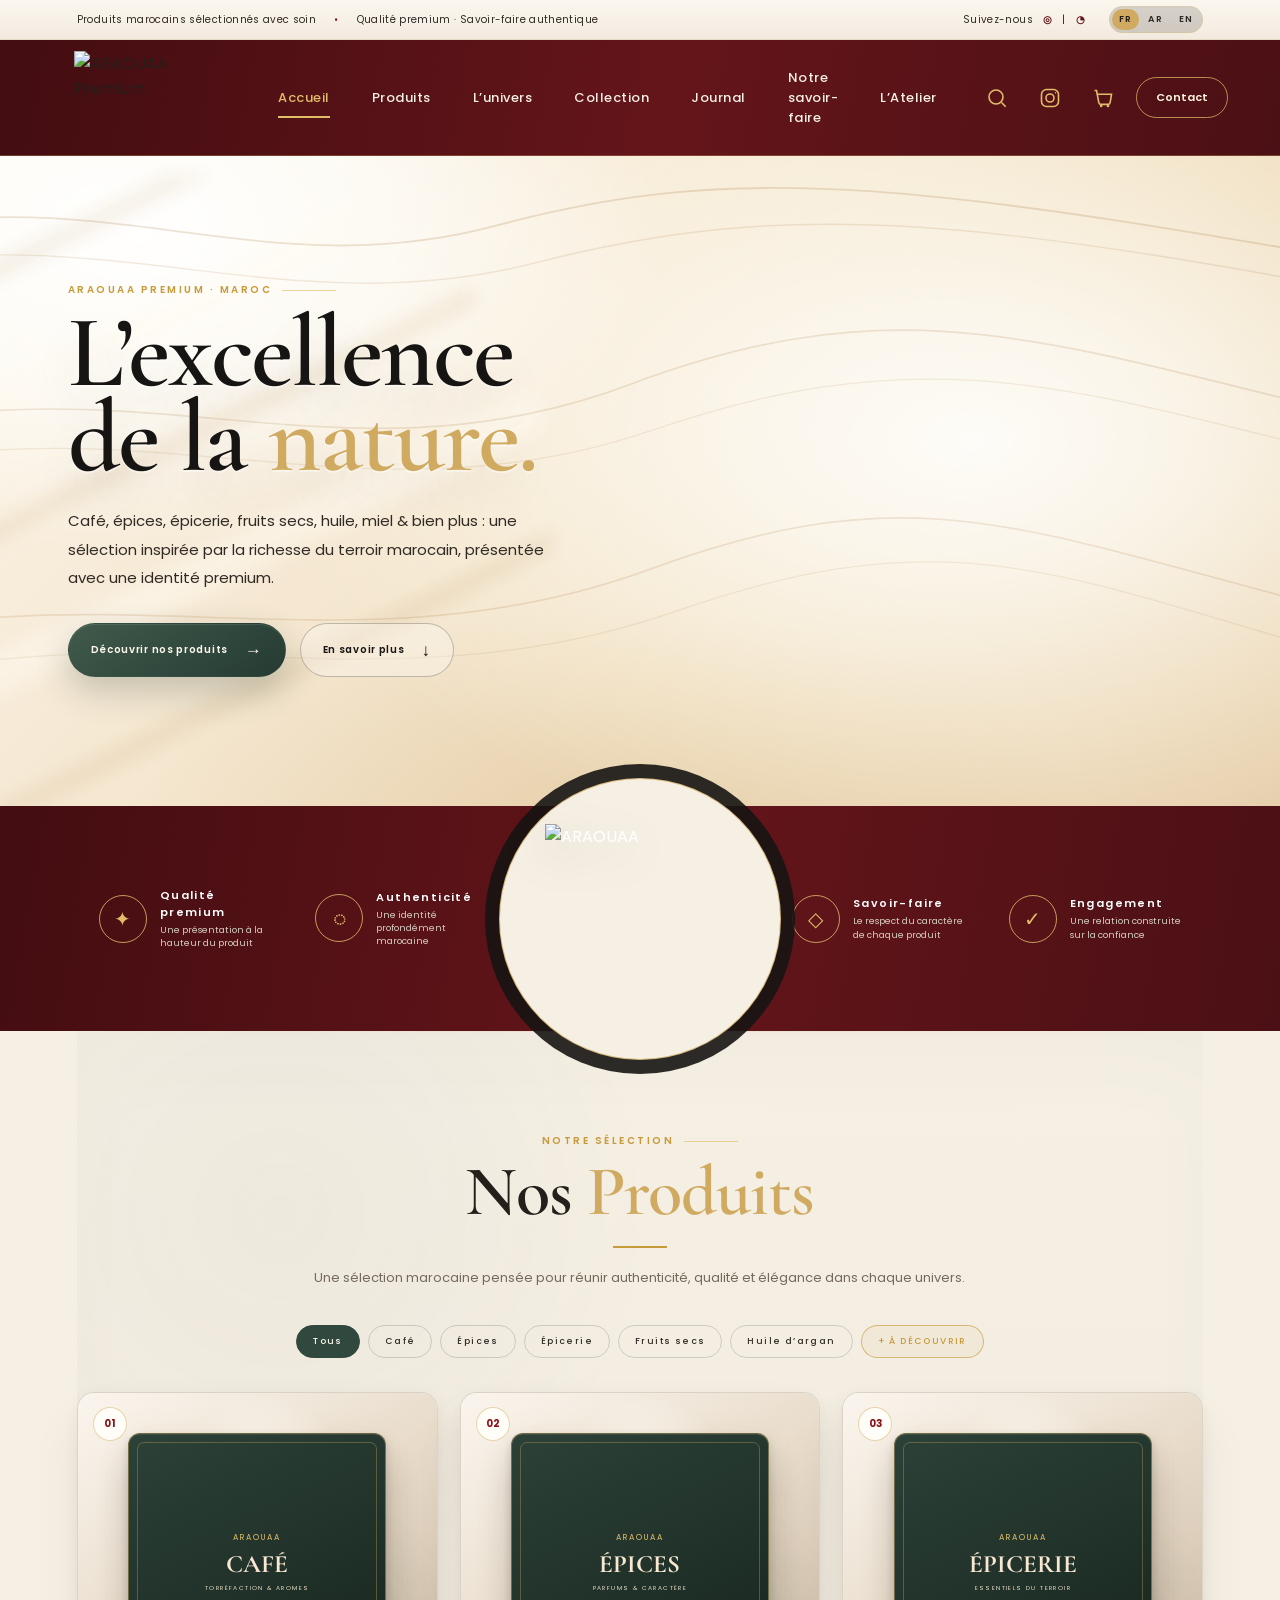
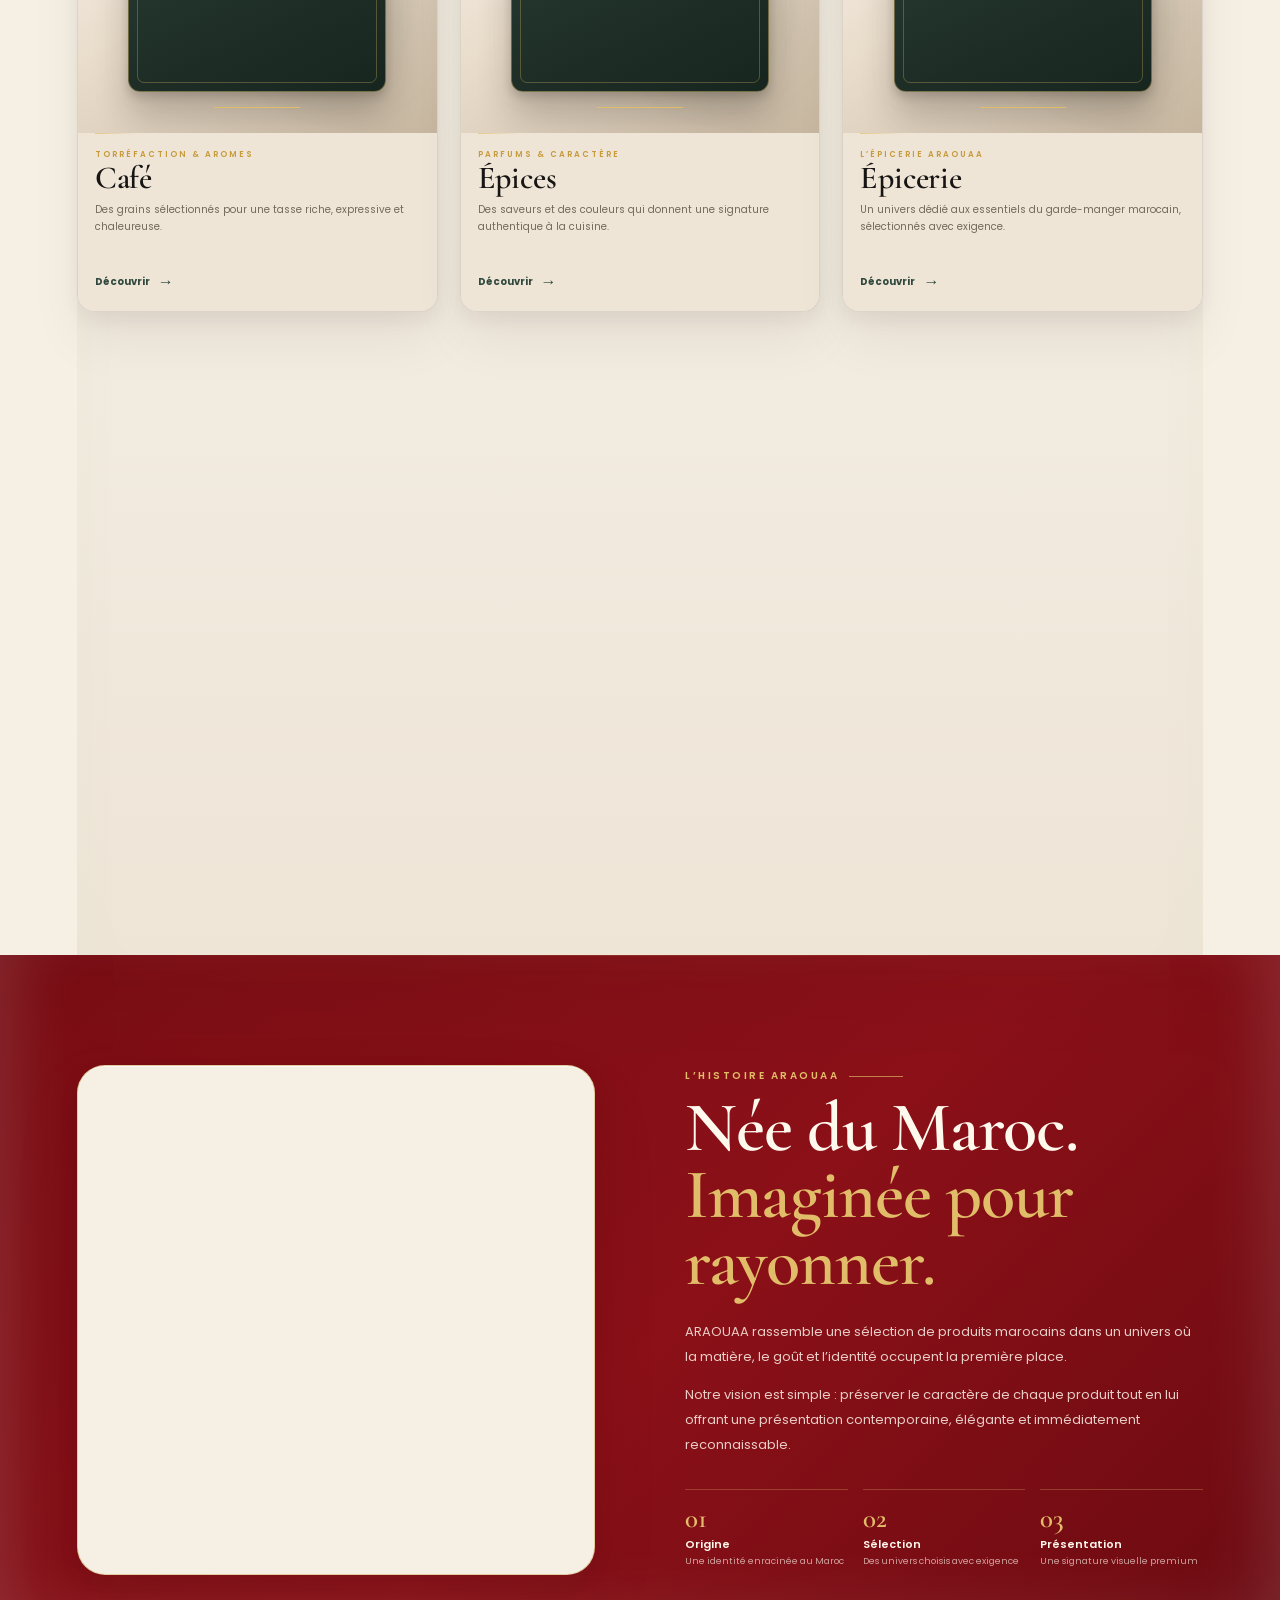
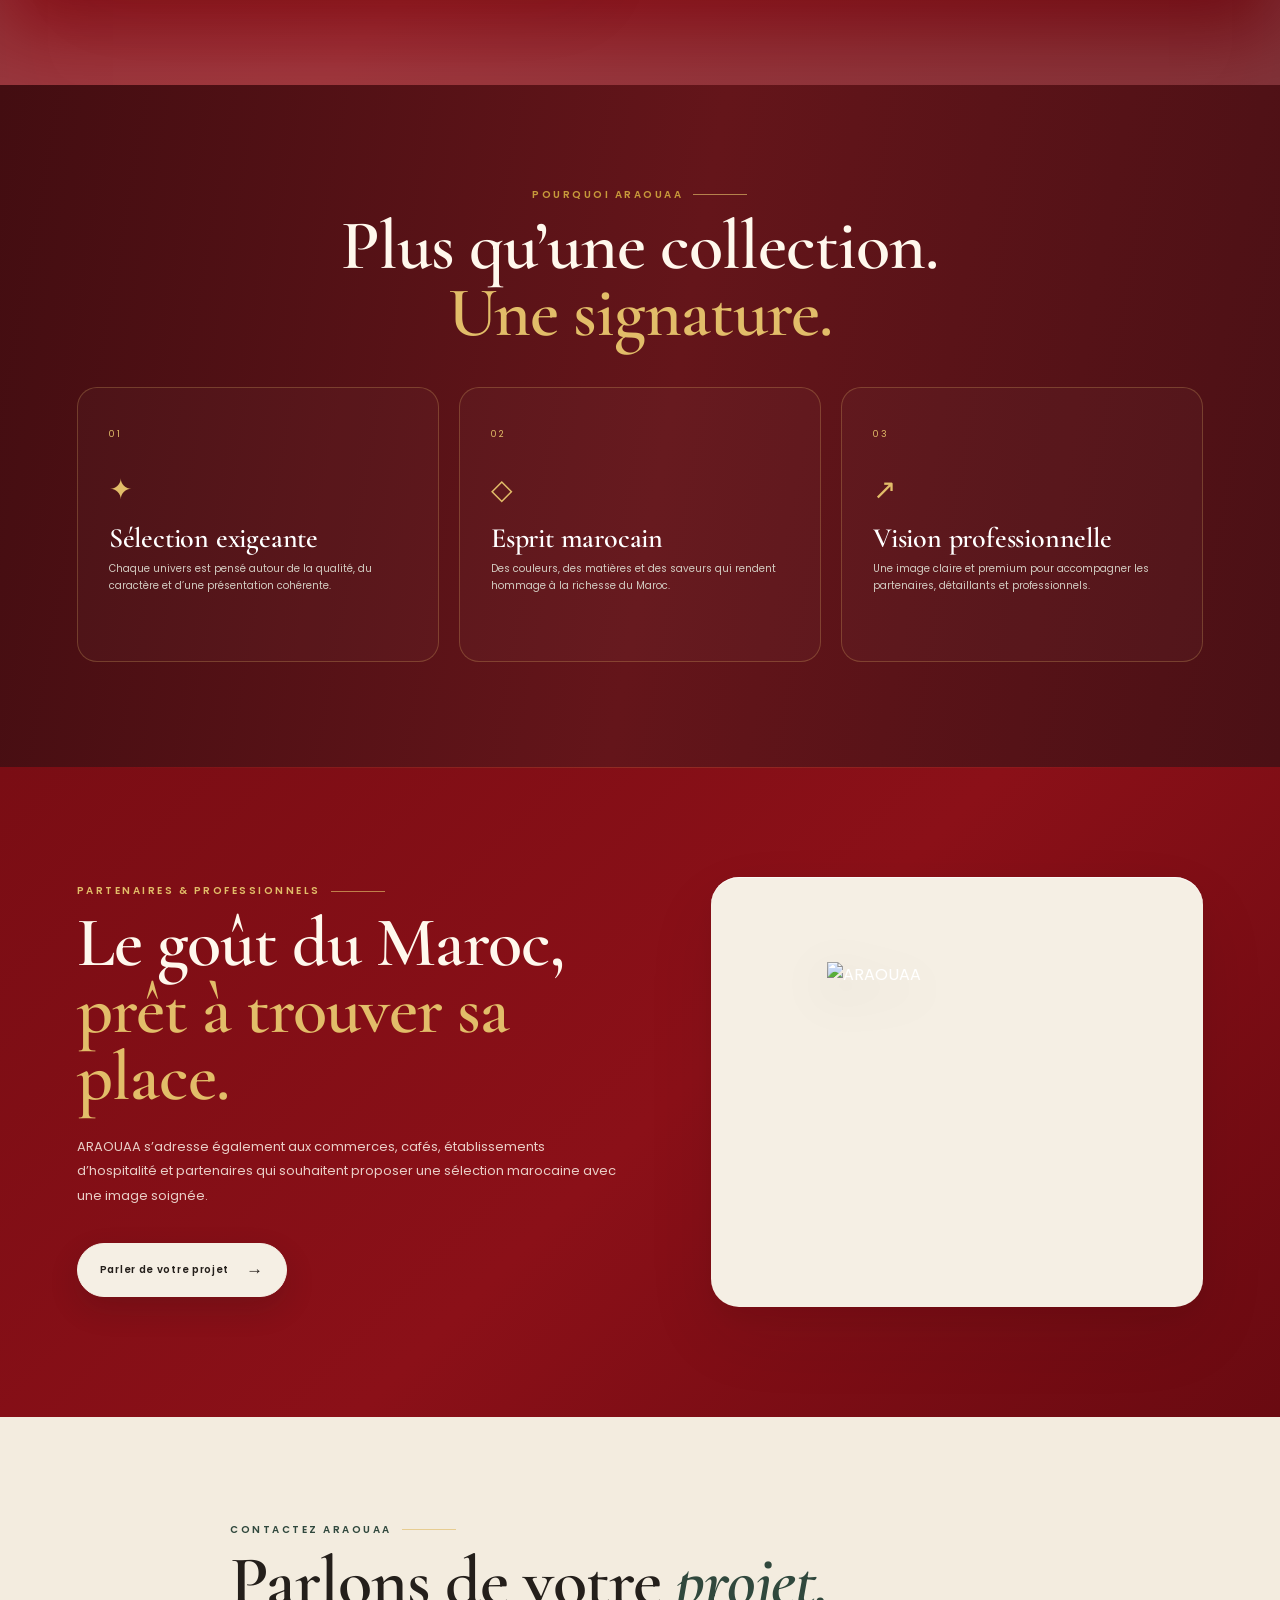
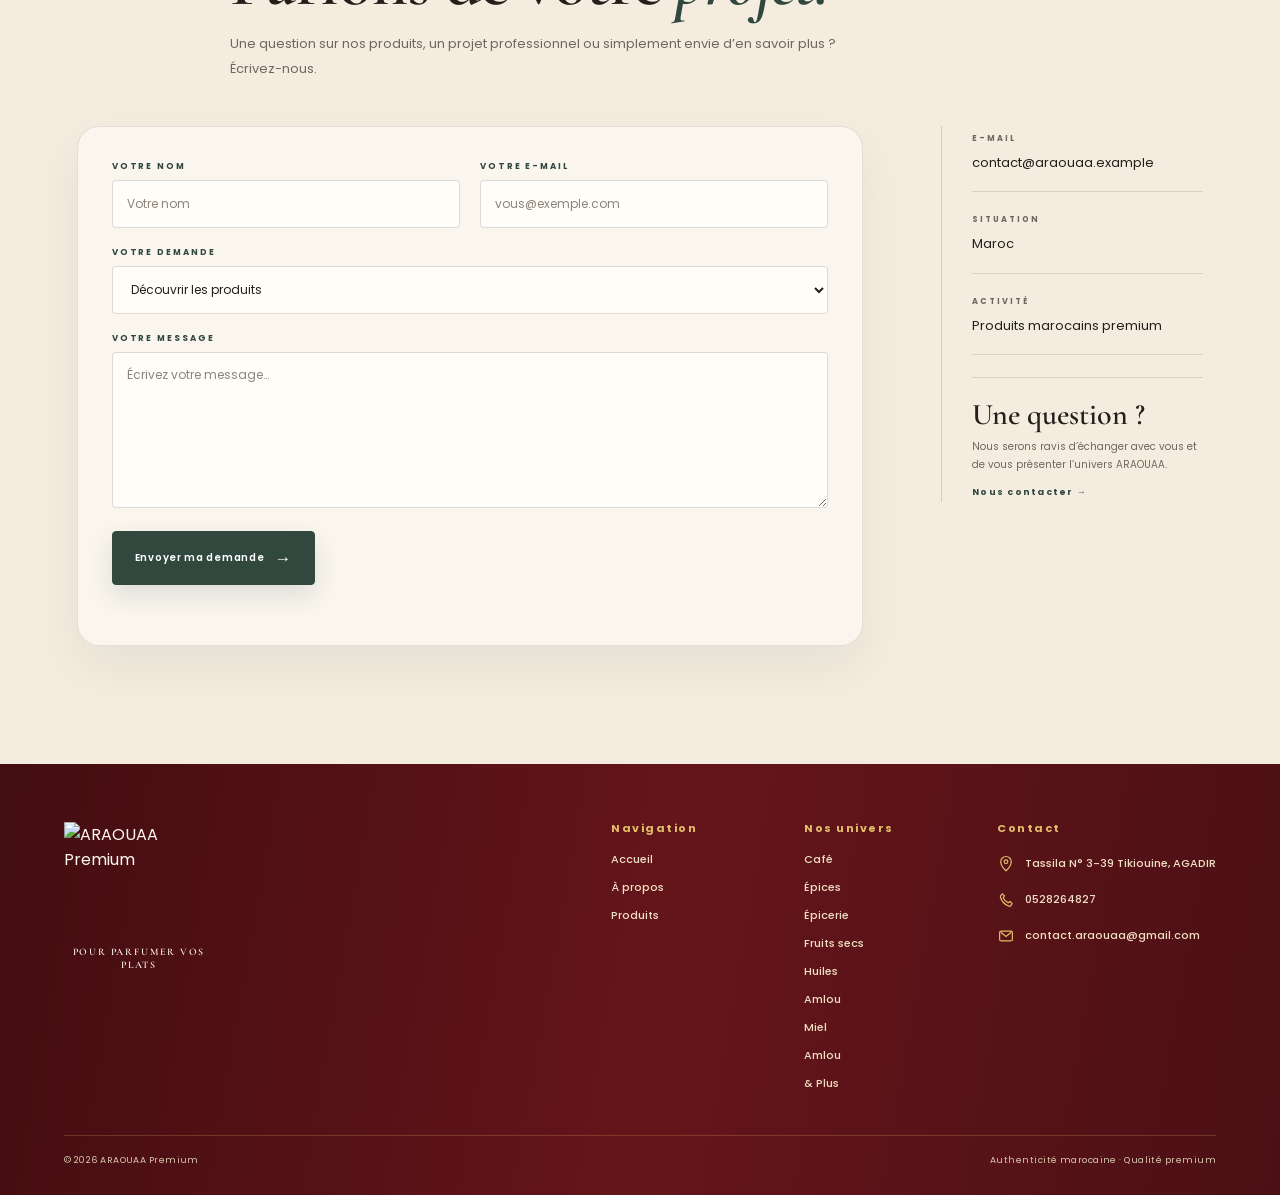
==== commit faa59310: "Restore approved visual checkpoint before global cascade cleanup" ====
--- a/index.html
+++ b/index.html
@@ -10,10 +10,10 @@
 <link rel="preconnect" href="https://fonts.gstatic.com" crossorigin>
 <link href="https://fonts.googleapis.com/css2?family=Cormorant+Garamond:wght@500;600;700&family=Poppins:wght@300;400;500;600;700&display=swap" rel="stylesheet">
 <link rel="stylesheet" href="style.css?v=20260918-silk">
-<link rel="stylesheet" href="araouaa-visual-enhancements.css?v=20261002-arrival1">
-<link rel="stylesheet" href="araouaa-light-engine.css?v=20261002-arrival1">
-<link rel="stylesheet" href="homepage-contact.css?v=20261002-arrival1">
-<link rel="stylesheet" href="araouaa-theme.css?v=20261002-arrival1">
+<link id="araouaa-visual-enhancements" rel="stylesheet" href="araouaa-visual-enhancements.css?v=20261002-arrival1">
+<link id="araouaa-light-engine" rel="stylesheet" href="araouaa-light-engine.css?v=20261002-arrival1">
+<link id="araouaa-homepage-contact" rel="stylesheet" href="homepage-contact.css?v=20261002-arrival1">
+<link id="araouaa-visual-lock" rel="stylesheet" href="araouaa-visual-lock.css?v=20261002-arrival1">
 </head>
 <body>
 <div class="announcement">
@@ -27,7 +27,7 @@
 <header class="site-header" id="siteHeader">
   <a class="brand-logo" href="#accueil" aria-label="ARAOUAA Premium — Accueil"><img src="assets/logo-crystal-4k.png" alt="ARAOUAA Premium"></a>
   <button class="menu-toggle" type="button" aria-label="Ouvrir le menu" aria-expanded="false"><span></span><span></span><span></span></button>
-  <nav class="main-nav" id="mainNav" aria-label="Navigation principale"><a class="active" href="index.html#accueil">Accueil</a><a href="produits.html">Produits</a><a href="origine.html">L’univers</a><a href="collections.html">Collection</a><a href="journal.html">Journal</a><a href="savoir-faire.html">Notre savoir-faire</a><a href="atelier.html">L’Atelier</a></nav>
+  <nav class="main-nav" id="mainNav" aria-label="Navigation principale"><a class="active" href="#accueil">Accueil</a><a href="#apropos">À propos</a><a href="produits.html">Produits</a><a href="#qualite">Notre qualité</a><a href="#contact">Contact</a></nav>
   <div class="header-actions">
     <button class="icon-button search-toggle" type="button" aria-label="Rechercher" aria-expanded="false"><svg viewBox="0 0 24 24" aria-hidden="true"><circle cx="11" cy="11" r="7"></circle><path d="m16.5 16.5 4.2 4.2"></path></svg></button>
     <a class="icon-button instagram-link" href="https://www.instagram.com/" target="_blank" rel="noopener" aria-label="Instagram"><svg viewBox="0 0 24 24" aria-hidden="true"><rect x="3.5" y="3.5" width="17" height="17" rx="5"></rect><circle cx="12" cy="12" r="4"></circle><circle cx="17.5" cy="6.7" r=".8" class="fill"></circle></svg></a>
@@ -60,7 +60,7 @@
     <div class="footer-nav">
       <div><strong>Navigation</strong><a href="#accueil">Accueil</a><a href="#apropos">À propos</a><a href="produits.html">Produits</a></div>
       <div><strong>Nos univers</strong><a href="produits.html#cafe">Café</a><a href="produits.html#epices">Épices</a><a href="produits.html#epicerie">Épicerie</a><a href="produits.html#fruits-secs">Fruits secs</a><a href="produits.html#noix-graines">Noix &amp; graines</a><a href="produits.html#cereales">Céréales · Riz · Pâtes</a><a href="produits.html#huiles">Huile &amp; Miel</a><a href="produits.html#amlou">Amlou</a><a href="produits.html#autres">&amp; Plus</a></div>
-      <div class="footer-contact"><strong>Contact</strong><div aria-label="Localisation"><svg viewBox="0 0 24 24" aria-hidden="true"><path d="M12 21s7-6.1 7-12A7 7 0 0 0 5 9c0 5.9 7 12 7 12Z"></path><circle cx="12" cy="9" r="2.4"></circle></svg><span>Tassila N° 3-39 Tikiouine, AGADIR</span></div><div aria-label="Téléphone"><svg viewBox="0 0 24 24" aria-hidden="true"><path d="M7.2 3.8 10 6.6l-1.7 2.6a14.5 14.5 0 0 0 6.5 6.5l2.6-1.7 2.8 2.8-1.8 2.7c-.5.8-1.5 1.2-2.4.9C9.6 17.9 6.1 14.4 4.6 8c-.2-.9.1-1.9.9-2.4l1.7-1.8Z"></path></svg><span>Téléphone</span></div><div aria-label="E-mail"><svg viewBox="0 0 24 24" aria-hidden="true"><rect x="3.5" y="5.5" width="17" height="13" rx="2"></rect><path d="m5 7 7 5.5L19 7"></path></svg><a class="footer-email-link" href="mailto:contact.araouaa@gmail.com"><span>contact.araouaa@gmail.com</span></a></div></div>
+      <div class="footer-contact"><strong>Contact</strong><div aria-label="Localisation"><svg viewBox="0 0 24 24" aria-hidden="true"><path d="M12 21s7-6.1 7-12A7 7 0 0 0 5 9c0 5.9 7 12 7 12Z"></path><circle cx="12" cy="9" r="2.4"></circle></svg><span>Localisation</span></div><div aria-label="Téléphone"><svg viewBox="0 0 24 24" aria-hidden="true"><path d="M7.2 3.8 10 6.6l-1.7 2.6a14.5 14.5 0 0 0 6.5 6.5l2.6-1.7 2.8 2.8-1.8 2.7c-.5.8-1.5 1.2-2.4.9C9.6 17.9 6.1 14.4 4.6 8c-.2-.9.1-1.9.9-2.4l1.7-1.8Z"></path></svg><span>Téléphone</span></div><div aria-label="E-mail"><svg viewBox="0 0 24 24" aria-hidden="true"><rect x="3.5" y="5.5" width="17" height="13" rx="2"></rect><path d="m5 7 7 5.5L19 7"></path></svg><span>E-mail</span></div></div>
     </div>
   </div>
   <div class="footer-bottom"><span>© 2026 ARAOUAA Premium</span><span>Authenticité · Sélection · Qualité</span></div>
--- a/style.css
+++ b/style.css
@@ -2,7 +2,6 @@
 @import url("footer.css");
 @import url("header.css");
 @import url("home-hero-final.css?v=20260918silk3");
-@import url("world-closing.css");
 
 /* Current homepage visual refinements. */
 .icon-button{color:#fff}
@@ -21,7 +20,7 @@
 .products .section-heading{margin-bottom:34px}
 .quality-mark:before{background:var(--cream)}
 .quality-mark img{filter:drop-shadow(0 12px 22px rgba(23,21,19,.18))}
-.partner-card:before,.partner-card:after{content:none;display:none}
+.partner-card:before,.partner-card:after{content:none!important;display:none!important}
 .partner-card img{width:260px;height:260px;object-fit:contain;display:block;position:relative;z-index:2;filter:drop-shadow(0 14px 24px rgba(23,21,19,.16))}
 
 /* Homepage product cards use the current product-page visual language. */
@@ -57,13 +56,13 @@
 /* ARAOUAA luxury visual direction — shared DNA with the newer world pages. */
 :root{--ara-world-cream:#f5efe4;--ara-world-paper:#eee5d7;--ara-world-ink:#241f1b;--ara-world-muted:#746b61;--ara-world-cocoa:#171513;--ara-world-gold:#d0aa60;--ara-world-green:#30483d}
 body:not(.world-page){background:var(--ara-world-cream);color:var(--ara-world-ink)}
-
-
+body:not(.world-page) .hero{background:radial-gradient(circle at 15% 10%,#fffdf8 0,var(--ara-world-cream) 42%,#dfd2bf 100%)}
+body:not(.world-page) .hero-backdrop{background:linear-gradient(90deg,rgba(245,239,228,.94),rgba(245,239,228,.16) 58%,transparent 100%)}
 body:not(.world-page) .button-primary{background:var(--ara-world-green);box-shadow:0 12px 30px rgba(48,72,61,.22)}
 body:not(.world-page) .button-primary:hover{background:#1e3028}
 body:not(.world-page) .hero h1 em,body:not(.world-page) .section-heading h2 em,body:not(.world-page) .story-copy h2 em,body:not(.world-page) .partner-copy h2 em{color:var(--ara-world-gold)}
 body:not(.world-page) .products{background:var(--ara-world-cream)}
-body:not(.world-page) .story{background:linear-gradient(135deg,#7a0d14 0%,#8b1018 52%,#6a0a11 100%);color:#fff8ed}
+body:not(.world-page) .story{background:linear-gradient(135deg,#7a0d14 0%,#8b1018 52%,#6a0a11 100%)!important;color:#fff8ed}
 body:not(.world-page) .story-visual{background-color:var(--ara-world-cream);border-color:rgba(208,170,96,.5)}
 body:not(.world-page) .story-copy h2,body:not(.world-page) .partner-copy h2,body:not(.world-page) .section-heading h2{color:var(--ara-world-ink)}
 body:not(.world-page) .filter-chip:hover,body:not(.world-page) .filter-chip.active{background:var(--ara-world-green);border-color:var(--ara-world-green)}
@@ -82,57 +81,57 @@
 /* Accueil story + partners: matched full-bleed burgundy bands. Keep both logo cards untouched. */
 body:not(.world-page):not(.products-page) .story,
 body:not(.world-page):not(.products-page) .partners{
-  width:100%;
-  max-width:none;
-  margin:0;
-  padding:110px 6%;
-  background:linear-gradient(135deg,#7a0d14 0%,#8b1018 52%,#6a0a11 100%);
-  color:#fff8ed;
+  width:100%!important;
+  max-width:none!important;
+  margin:0!important;
+  padding:110px 6%!important;
+  background:linear-gradient(135deg,#7a0d14 0%,#8b1018 52%,#6a0a11 100%)!important;
+  color:#fff8ed!important;
 }
 body:not(.world-page):not(.products-page) .story-copy h2,
 body:not(.world-page):not(.products-page) .partner-copy h2{
-  color:#fff8ed;
+  color:#fff8ed!important;
 }
 body:not(.world-page):not(.products-page) .story-copy h2 em,
 body:not(.world-page):not(.products-page) .partner-copy h2 em{
-  color:#e2bd69;
+  color:#e2bd69!important;
 }
 body:not(.world-page):not(.products-page) .story-copy>p:not(.eyebrow),
 body:not(.world-page):not(.products-page) .partner-copy>p:not(.eyebrow){
-  color:rgba(255,248,237,.82);
+  color:rgba(255,248,237,.82)!important;
 }
 body:not(.world-page):not(.products-page) .story-copy>.eyebrow,
 body:not(.world-page):not(.products-page) .partner-copy>.eyebrow{
-  color:#e2bd69;
+  color:#e2bd69!important;
 }
-body:not(.world-page):not(.products-page) .story-points div{border-top-color:rgba(226,189,105,.28)}
-body:not(.world-page):not(.products-page) .story-points span{color:#fff8ed}
-body:not(.world-page):not(.products-page) .story-points small{color:rgba(255,248,237,.64)}
-body:not(.world-page):not(.products-page) .story-points strong{color:#e2bd69}
+body:not(.world-page):not(.products-page) .story-points div{border-top-color:rgba(226,189,105,.28)!important}
+body:not(.world-page):not(.products-page) .story-points span{color:#fff8ed!important}
+body:not(.world-page):not(.products-page) .story-points small{color:rgba(255,248,237,.64)!important}
+body:not(.world-page):not(.products-page) .story-points strong{color:#e2bd69!important}
 body:not(.world-page):not(.products-page) .story-visual,
 body:not(.world-page):not(.products-page) .partner-card{
-  background-color:var(--ara-world-cream);
+  background-color:var(--ara-world-cream)!important;
 }
 
 /* Refine the Le goût du Maroc CTA — lower, cream like the logo panel, black typography. */
 body:not(.world-page):not(.products-page) .partner-copy .button-primary{
-  margin-top:34px;
-  background:var(--ara-world-cream);
-  color:var(--ara-world-ink);
-  border-color:var(--ara-world-cream);
-  box-shadow:0 12px 30px rgba(23,21,19,.16);
+  margin-top:34px!important;
+  background:var(--ara-world-cream)!important;
+  color:var(--ara-world-ink)!important;
+  border-color:var(--ara-world-cream)!important;
+  box-shadow:0 12px 30px rgba(23,21,19,.16)!important;
 }
 body:not(.world-page):not(.products-page) .partner-copy .button-primary:hover,
 body:not(.world-page):not(.products-page) .partner-copy .button-primary:focus-visible{
-  background:#fffaf2;
-  color:#171513;
-  border-color:#fffaf2;
-  box-shadow:0 15px 34px rgba(23,21,19,.22);
+  background:#fffaf2!important;
+  color:#171513!important;
+  border-color:#fffaf2!important;
+  box-shadow:0 15px 34px rgba(23,21,19,.22)!important;
 }
 
 @media(max-width:900px){
   body:not(.world-page):not(.products-page) .story,
-  body:not(.world-page):not(.products-page) .partners{padding:84px 6%}
+  body:not(.world-page):not(.products-page) .partners{padding:84px 6%!important}
 }
 
 
--- a/araouaa-visual-lock.css
+++ b/araouaa-visual-lock.css
@@ -0,0 +1,153 @@
+/* Canonical visual layer: approved cross-page palette and treatments. */
+:root{--ara-g0:#430D11;--ara-g1:#64151A;--ara-g2:#4B1015;--ara-cream:#F8F1E3;--ara-gold:#E2BD69}
+
+/* Product hero + intro: use the exact same layered sand field and contour treatment as the Home hero. */
+.products-page .products-hero,
+.products-page .products-intro{
+  position:relative!important;
+  overflow:hidden!important;
+  isolation:isolate!important;
+  background-color:#F1E3CC!important;
+  background-image:
+    radial-gradient(72% 86% at 76% 44%,rgba(255,253,246,.92) 0%,rgba(255,248,233,.72) 24%,rgba(231,208,169,.34) 55%,transparent 76%),
+    radial-gradient(58% 70% at 11% 12%,rgba(255,255,251,.98) 0%,rgba(252,244,228,.72) 35%,transparent 70%),
+    radial-gradient(52% 48% at 48% 104%,rgba(196,151,83,.18) 0%,transparent 72%),
+    linear-gradient(135deg,#FBF5E9 0%,#F6E9D4 34%,#EFDDBF 63%,#E5CDAA 100%)!important;
+  background-blend-mode:screen,screen,normal,normal!important;
+}
+
+.products-page .products-hero::before,
+.products-page .products-intro::before{
+  content:""!important;
+  position:absolute!important;
+  z-index:0!important;
+  left:-12%!important;
+  right:-8%!important;
+  top:7%!important;
+  bottom:-10%!important;
+  pointer-events:none!important;
+  background:
+    linear-gradient(157deg,transparent 0 14%,rgba(186,145,90,.15) 14.2% 15.8%,transparent 16.1% 25.5%,rgba(255,250,239,.44) 25.7% 29.4%,transparent 29.7% 39%,rgba(202,165,112,.18) 39.2% 40.9%,transparent 41.2% 51.5%,rgba(255,252,244,.48) 51.7% 55.8%,transparent 56.1% 66%,rgba(176,132,75,.12) 66.2% 68.2%,transparent 68.5% 100%)!important;
+  transform:skewY(-4deg) scale(1.08)!important;
+  opacity:.92!important;
+}
+
+.products-page .products-hero::after,
+.products-page .products-intro::after{
+  content:""!important;
+  position:absolute!important;
+  z-index:1!important;
+  inset:-10%!important;
+  pointer-events:none!important;
+  background-image:url("data:image/svg+xml,%3Csvg xmlns='http://www.w3.org/2000/svg' viewBox='0 0 1600 1000' preserveAspectRatio='none'%3E%3Cdefs%3E%3Cfilter id='silk' x='-15%25' y='-15%25' width='130%25' height='130%25'%3E%3CfeTurbulence type='fractalNoise' baseFrequency='.010 .030' numOctaves='3' seed='19' result='n'/%3E%3CfeDisplacementMap in='SourceGraphic' in2='n' scale='46' xChannelSelector='R' yChannelSelector='G'/%3E%3CfeGaussianBlur stdDeviation='.25'/%3E%3C/filter%3E%3C/defs%3E%3Cg fill='none' stroke-linecap='round' filter='url(%23silk)'%3E%3Cpath d='M-120 235 C190 105 430 255 720 175 S1240 105 1720 245' stroke='%23fffaf0' stroke-opacity='.38' stroke-width='92'/%3E%3Cpath d='M-120 510 C180 355 430 555 760 415 S1250 340 1720 510' stroke='%23d3ad73' stroke-opacity='.16' stroke-width='72'/%3E%3Cpath d='M-120 765 C200 585 470 790 790 645 S1260 560 1720 735' stroke='%23fffaf1' stroke-opacity='.32' stroke-width='105'/%3E%3C/g%3E%3C/svg%3E")!important;
+  background-size:cover!important;
+  background-position:center!important;
+  background-repeat:no-repeat!important;
+  mix-blend-mode:soft-light!important;
+  opacity:1!important;
+  animation:none!important;
+  transform:none!important;
+}
+
+.products-page .products-hero-inner,
+.products-page .products-intro>*{
+  position:relative!important;
+  z-index:3!important;
+}
+
+@media(max-width:720px){
+  .products-page .products-hero::after,
+  .products-page .products-intro::after{opacity:.48!important;background-size:auto 120%!important;background-position:58% center!important}
+  .products-page .products-hero::before,
+  .products-page .products-intro::before{opacity:.74!important}
+}
+
+/* Product hierarchy rail: exact navigation garnet, transparent child so parent color is visible. */
+.products-page .product-categories{background:linear-gradient(100deg,var(--ara-g0) 0%,var(--ara-g1) 52%,var(--ara-g2) 100%)!important;color:#FFF8ED!important;border:0!important;box-shadow:0 10px 35px rgba(34,7,9,.22)!important}
+.products-page .product-category-nav{background:transparent!important}
+.products-page .product-category-nav button{background:transparent!important;color:#F7EDDB!important;border-color:rgba(226,189,105,.34)!important}
+.products-page .product-category-nav button:hover,.products-page .product-category-nav button.active{background:var(--ara-gold)!important;border-color:var(--ara-gold)!important;color:var(--ara-g0)!important}
+
+/* Footer: match the navigation garnet with stable contrast. */
+.footer{background:linear-gradient(100deg,var(--ara-g0) 0%,var(--ara-g1) 52%,var(--ara-g2) 100%)!important;color:#FFF8ED!important}
+.footer-brand>p{color:#FFF8ED!important;font-size:10px!important;line-height:1.35!important;letter-spacing:1.8px!important;font-weight:600!important}
+.footer-nav strong{color:var(--ara-gold)!important;font-size:11px!important;letter-spacing:1.5px!important}
+.footer-nav a{color:#F1DFC4!important;font-size:11px!important;line-height:1.55!important;font-weight:500!important}
+.footer-nav a:hover,.footer-nav a:focus-visible{color:#FFF8ED!important}
+.footer-contact>div,.footer-contact span{color:#F1DFC4!important;font-size:11px!important;line-height:1.55!important;font-weight:500!important}
+.footer-contact svg{stroke:var(--ara-gold)!important;width:18px!important;height:18px!important}
+.footer-bottom{color:#D8C8AF!important;font-size:9px!important;border-top-color:rgba(226,189,105,.22)!important}
+
+/* Shared garnet surfaces and interaction states — active palette, not a temporary test layer. */
+body:not(.world-page) .quality-strip,
+body:not(.world-page) .values,
+.products-page .product-story{
+  background:linear-gradient(100deg,var(--ara-g0) 0%,var(--ara-g1) 52%,var(--ara-g2) 100%) !important;
+}
+body:not(.world-page) .values .section-heading-light h2{color:#FFF8ED!important}
+body:not(.world-page) .values .section-heading-light h2 em{color:var(--ara-gold)!important}
+.products-page .product-story h2,
+.products-page .product-story p{color:#FFF8ED!important}
+.products-page .product-story .product-story-copy>p{color:#F1DFC4!important}
+.products-page .product-link,
+.products-page .product-item-content .product-link,
+.products-page .product-item-content a{color:var(--ara-g1)!important}
+.products-page .product-categories .category-heading h2,
+.products-page .product-categories .category-heading p{color:#FFF8ED!important}
+.products-page .product-categories .format-button.custom-format{border-color:rgba(226,189,105,.55)!important;color:var(--ara-g1)!important}
+
+header.products-header .products-main-nav a:hover,
+header.products-header .products-main-nav a.active,
+.main-nav a:hover,
+.main-nav a.active{color:var(--ara-gold)!important}
+header.products-header .products-main-nav a::after,
+.main-nav a::after{background:var(--ara-gold)!important}
+header.products-header .products-header-contact,
+.header-contact{border-color:rgba(226,189,105,.72);color:#FFF4DF}
+header.products-header .products-header-contact:hover,
+.header-contact:hover{background:var(--ara-gold);color:var(--ara-g0)}
+
+/* World hero artwork stays suppressed; the page uses the canonical silk field. */
+.world-page .world-hero-media{opacity:0!important;background-image:none!important;display:none!important}
+
+/* World stage geometry and motion remain aligned with brand-world.css. */
+.world-page .world-stage{position:absolute!important;z-index:2!important;top:50%!important;right:5%!important;width:min(48vw,650px)!important;height:min(620px,72vh)!important;transform:translateY(-48%)!important;pointer-events:none!important;isolation:isolate!important}
+.world-page .world-stage::before{inset:12% 7%!important;border:1px solid rgba(226,189,105,.2)!important;border-radius:50%!important;transform:rotate(-13deg) scaleX(.72)!important;box-shadow:0 0 90px rgba(208,170,96,.08),inset 0 0 60px rgba(208,170,96,.04)!important;animation:world-orbit 18s linear infinite!important}
+.world-page .world-stage::after{left:15%!important;right:15%!important;bottom:12%!important;height:16%!important;border-radius:50%!important;animation:world-breathe 5s ease-in-out infinite!important}
+.world-page .world-stage-art{position:absolute!important;inset:0!important;display:grid!important;place-items:center!important;animation:world-float 7s ease-in-out infinite!important}
+.world-page .world-stage-art::before{width:58%!important;height:58%!important;border-radius:50%!important;animation:world-breathe 5s ease-in-out infinite!important}
+.world-page .world-stage-art img{width:min(92%,560px)!important;max-height:520px!important;object-fit:contain!important}
+.world-page--collections .world-stage-art img{width:min(88%,530px)!important}
+.world-page--journal .world-stage-art img{width:min(90%,545px)!important}
+.world-page .world-stage-particles{position:absolute!important;inset:10%!important;animation:world-particles 16s linear infinite!important}
+
+/* Keep the existing World hero content geometry stable. */
+.world-page .world-hero-content{position:relative!important;z-index:3!important;width:min(1280px,88%)!important;margin:0 auto!important;padding:120px 0 110px!important}
+
+/* Remove the generic page-arrival veil that was creating a visual flash on navigation. */
+html::before{display:none!important;content:none!important;animation:none!important;opacity:0!important}
+
+/* World hero uses the current Home/Product layered sand field. */
+.world-page .world-hero{position:relative!important;overflow:hidden!important;isolation:isolate!important;background-color:#F1E3CC!important;background-image:radial-gradient(72% 86% at 76% 44%,rgba(255,253,246,.92) 0%,rgba(255,248,233,.72) 24%,rgba(231,208,169,.34) 55%,transparent 76%),radial-gradient(58% 70% at 11% 12%,rgba(255,255,251,.98) 0%,rgba(252,244,228,.72) 35%,transparent 70%),radial-gradient(52% 48% at 48% 104%,rgba(196,151,83,.18) 0%,transparent 72%),linear-gradient(135deg,#FBF5E9 0%,#F6E9D4 34%,#EFDDBF 63%,#E5CDAA 100%)!important;background-blend-mode:screen,screen,normal,normal!important}
+.world-page .world-hero::before{content:""!important;position:absolute!important;z-index:0!important;left:-12%!important;right:-8%!important;top:7%!important;bottom:-10%!important;pointer-events:none!important;background:linear-gradient(157deg,transparent 0 14%,rgba(186,145,90,.15) 14.2% 15.8%,transparent 16.1% 25.5%,rgba(255,250,239,.44) 25.7% 29.4%,transparent 29.7% 39%,rgba(202,165,112,.18) 39.2% 40.9%,transparent 41.2% 51.5%,rgba(255,252,244,.48) 51.7% 55.8%,transparent 56.1% 66%,rgba(176,132,75,.12) 66.2% 68.2%,transparent 68.5% 100%)!important;transform:skewY(-4deg) scale(1.08)!important;opacity:.92!important}
+.world-page .world-hero::after{content:""!important;position:absolute!important;z-index:1!important;inset:-8%!important;pointer-events:none!important;background-image:url("data:image/svg+xml,%3Csvg xmlns='http://www.w3.org/2000/svg' viewBox='0 0 1400 900' preserveAspectRatio='none'%3E%3Cg fill='none' stroke='%23B38A54' stroke-linecap='round'%3E%3Cpath d='M-80 170 C180 70 330 225 565 145 S970 95 1480 210' stroke-opacity='.23' stroke-width='2.2'/%3E%3Cpath d='M-90 215 C165 115 355 270 600 190 S1020 135 1490 250' stroke-opacity='.17' stroke-width='1.7'/%3E%3Cpath d='M-90 410 C210 285 405 470 690 335 S1110 300 1500 410' stroke-opacity='.20' stroke-width='2'/%3E%3Cpath d='M-100 460 C210 330 420 515 710 390 S1125 350 1510 465' stroke-opacity='.15' stroke-width='1.5'/%3E%3Cpath d='M-100 660 C180 540 420 690 710 555 S1090 535 1510 650' stroke-opacity='.19' stroke-width='2'/%3E%3Cpath d='M-80 710 C220 585 440 735 735 605 S1120 585 1500 705' stroke-opacity='.13' stroke-width='1.5'/%3E%3C/g%3E%3C/svg%3E")!important;background-size:cover!important;background-position:center!important;background-repeat:no-repeat!important;mix-blend-mode:multiply!important;opacity:1!important}
+
+
+/* Product intro: keep the full sand field continuous under the title. */
+.products-page .products-intro{
+  background-color:#F1E3CC!important;
+  background-image:
+    radial-gradient(72% 86% at 76% 44%,rgba(255,253,246,.92) 0%,rgba(255,248,233,.72) 24%,rgba(231,208,169,.34) 55%,transparent 76%),
+    radial-gradient(58% 70% at 11% 12%,rgba(255,255,251,.98) 0%,rgba(252,244,228,.72) 35%,transparent 70%),
+    radial-gradient(52% 48% at 48% 104%,rgba(196,151,83,.18) 0%,transparent 72%),
+    linear-gradient(135deg,#FBF5E9 0%,#F6E9D4 34%,#EFDDBF 63%,#E5CDAA 100%)!important;
+  background-blend-mode:screen,screen,normal,normal!important;
+}
+.products-page .products-intro::before{
+  display:none!important;
+  content:none!important;
+}
+.products-page .products-intro::after{
+  opacity:.28!important;
+  mix-blend-mode:soft-light!important;
+}
